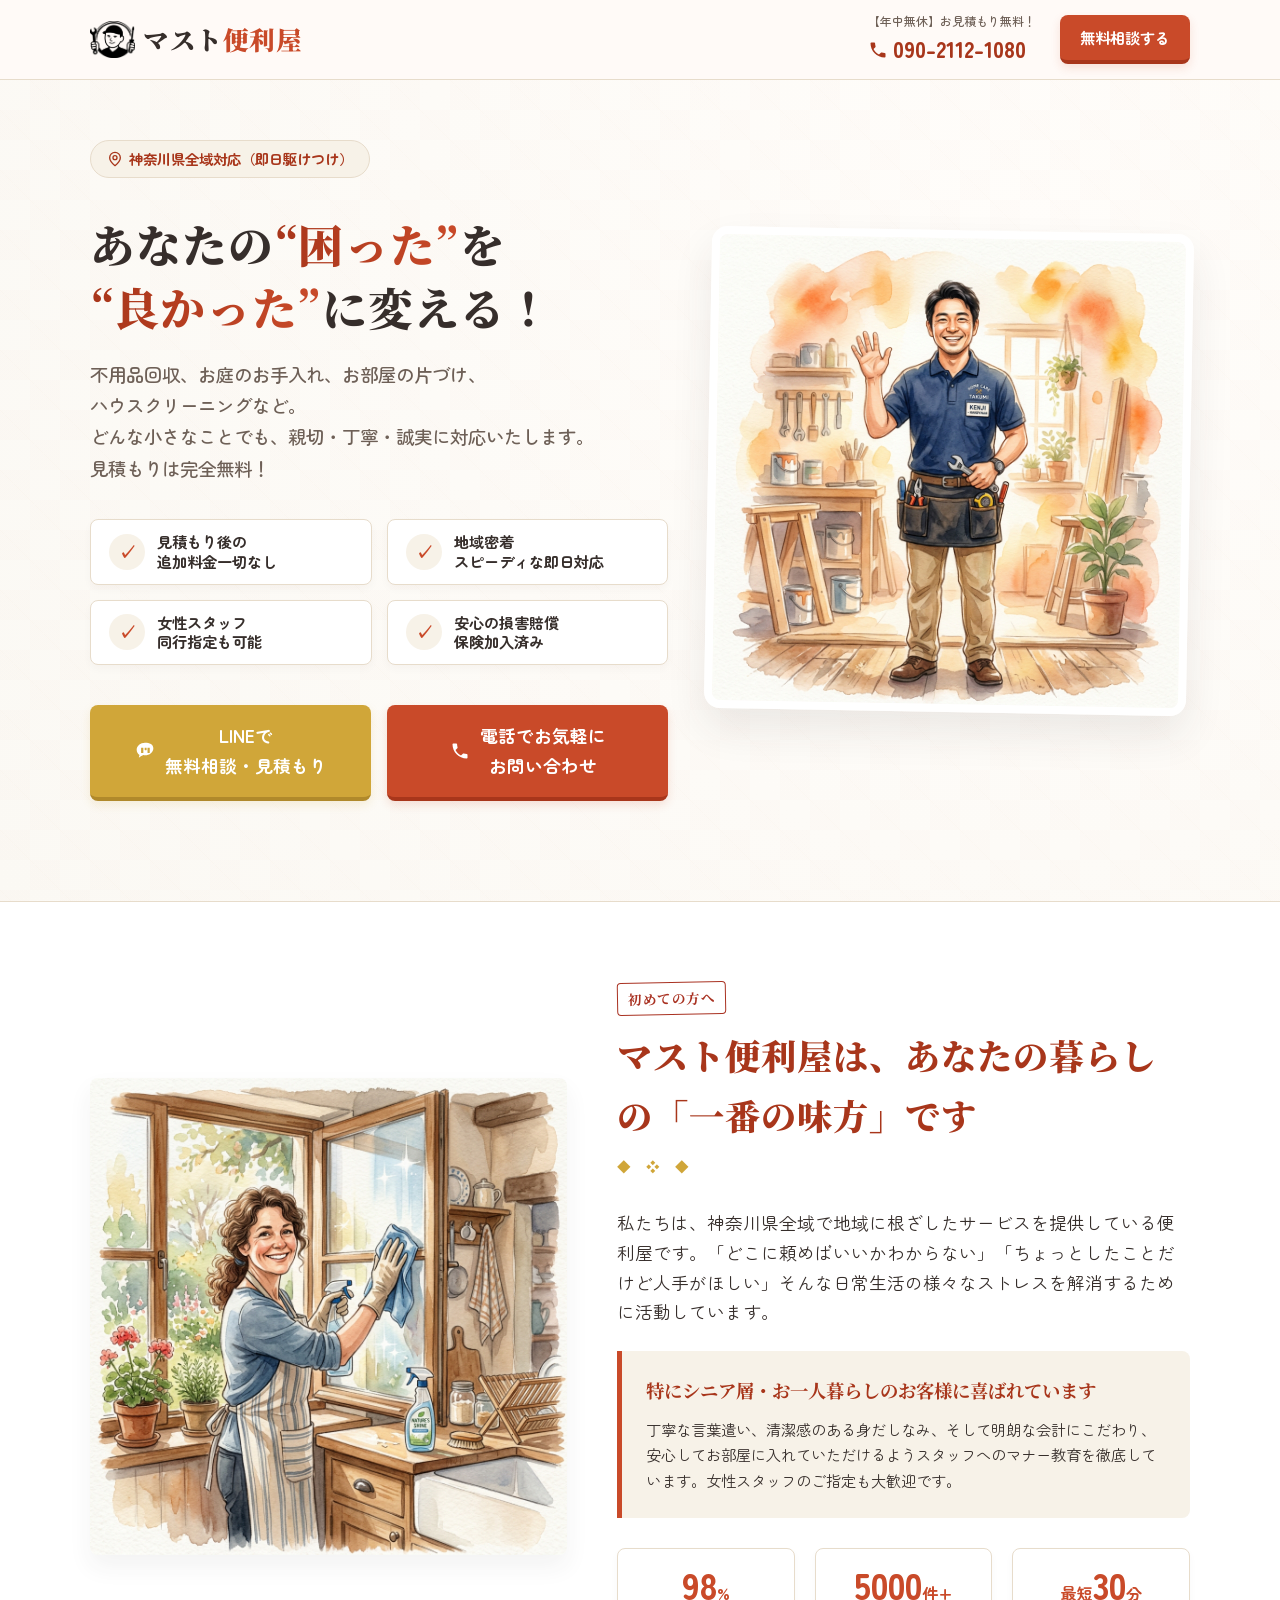
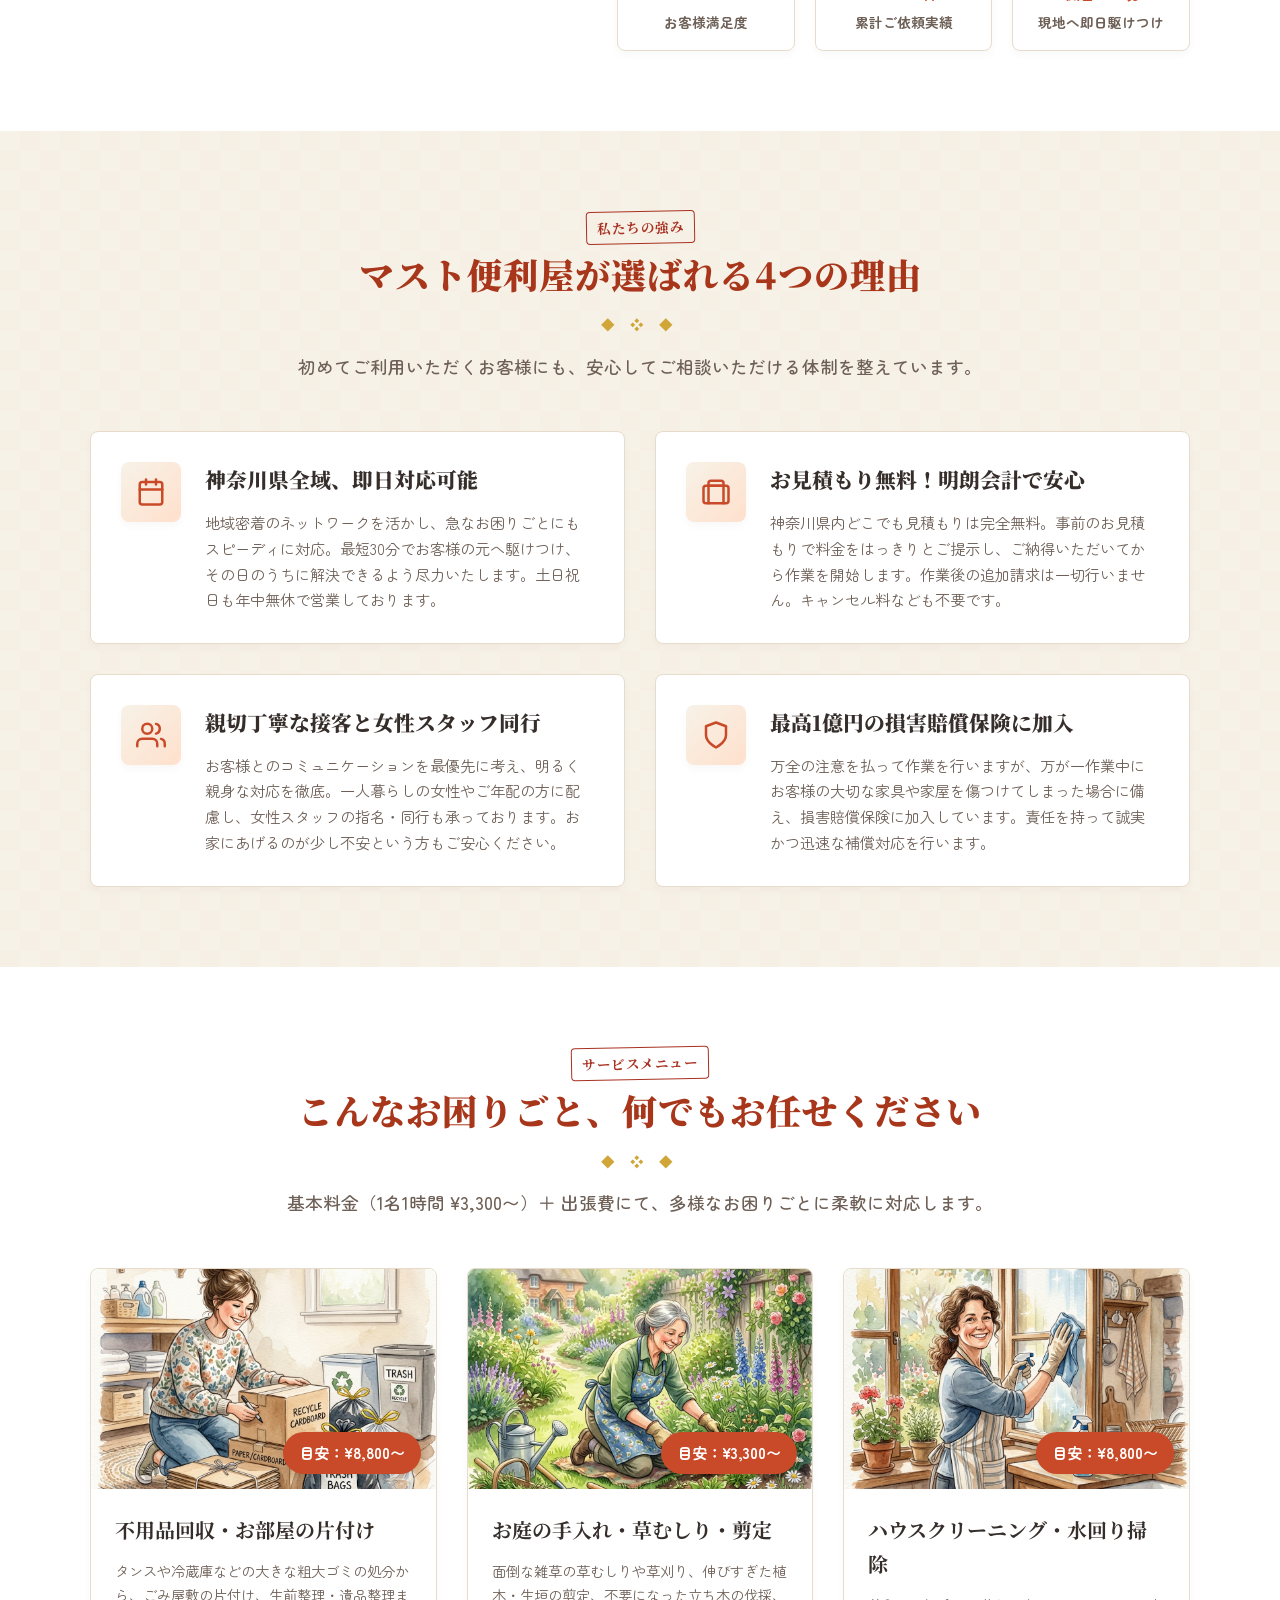
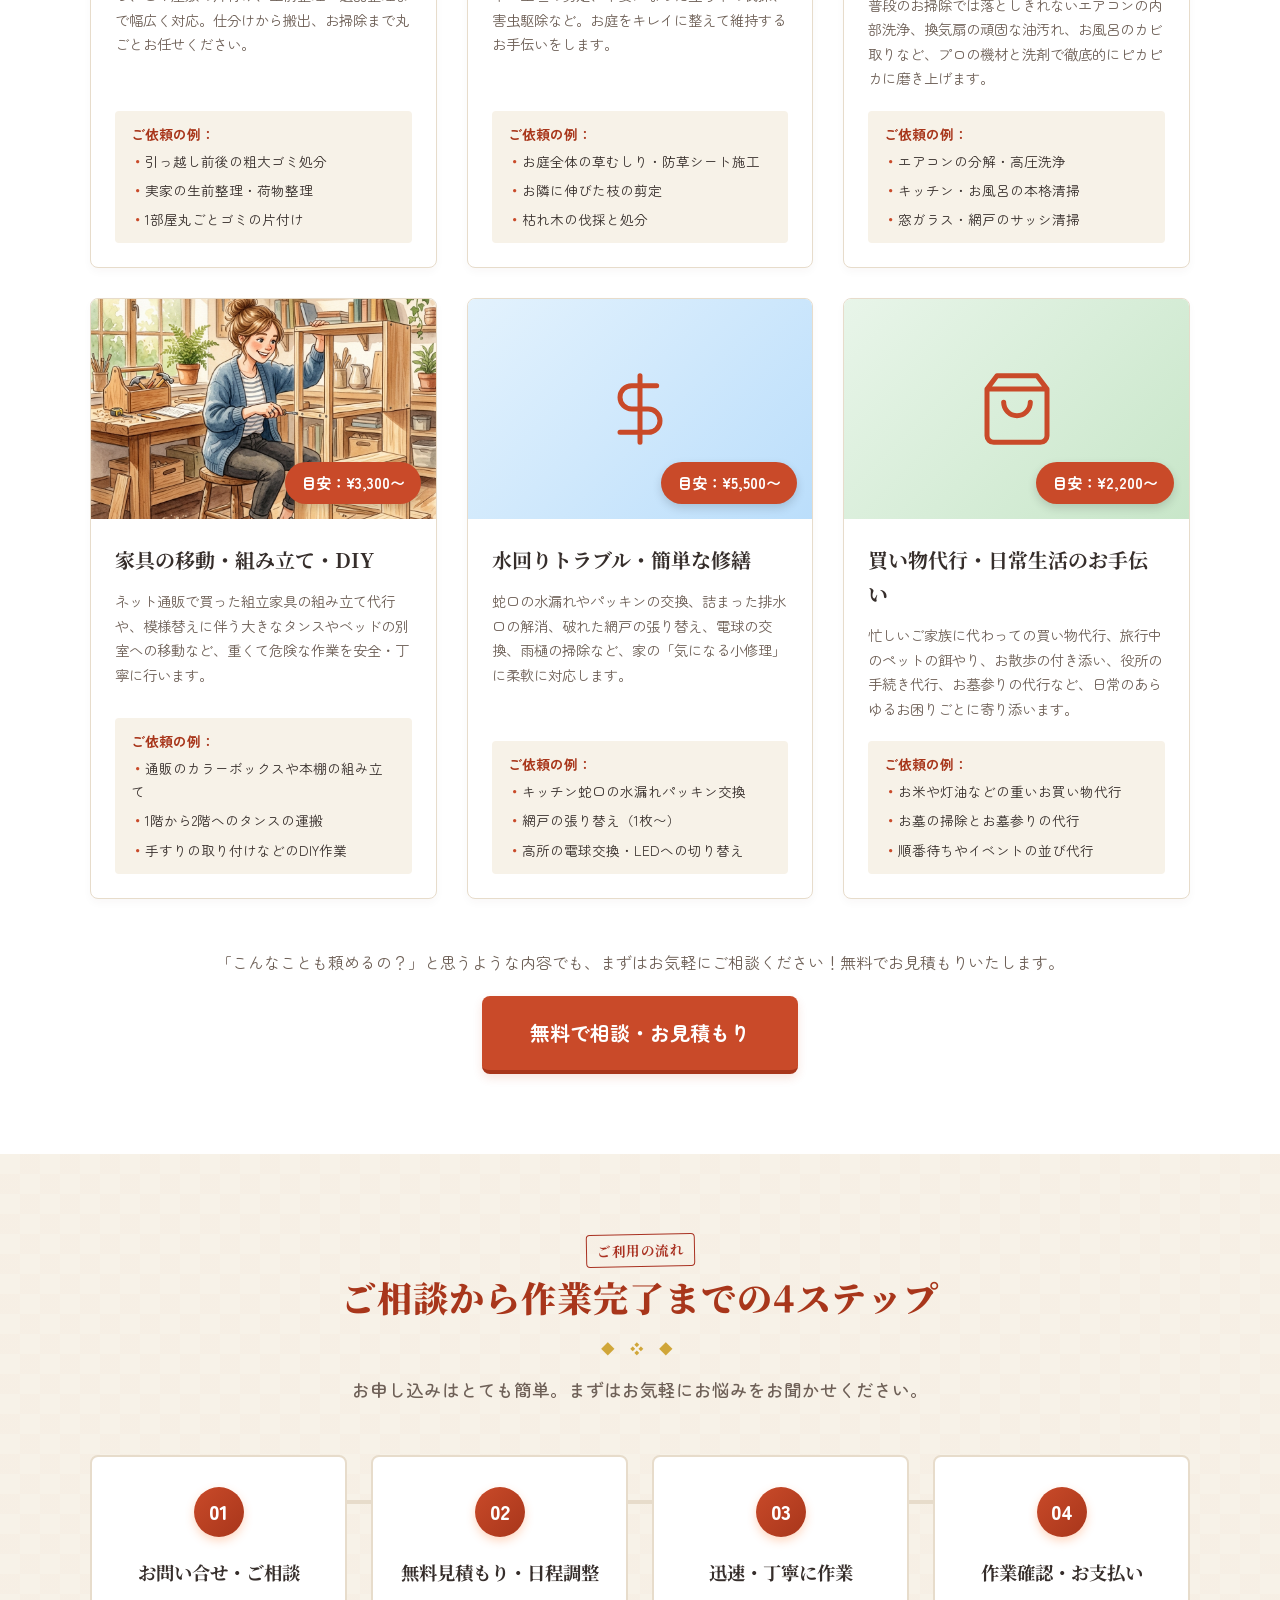
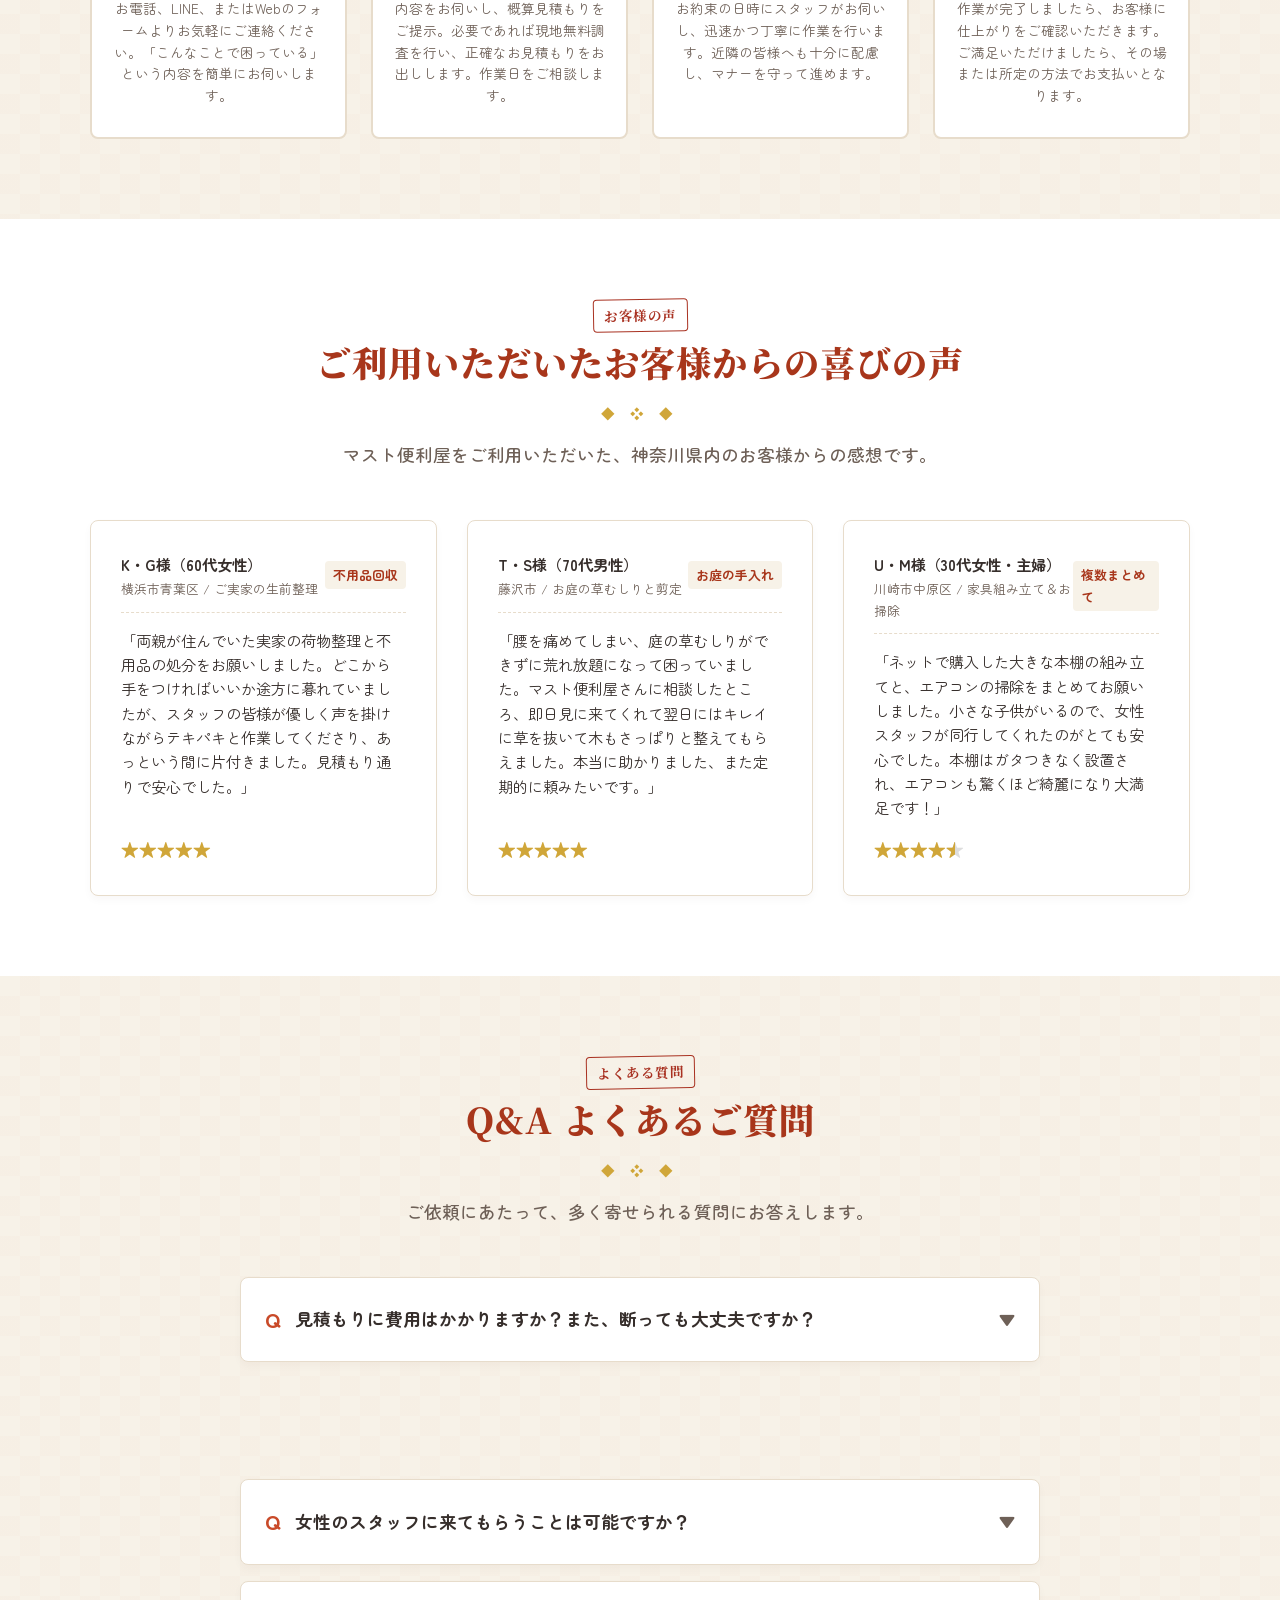
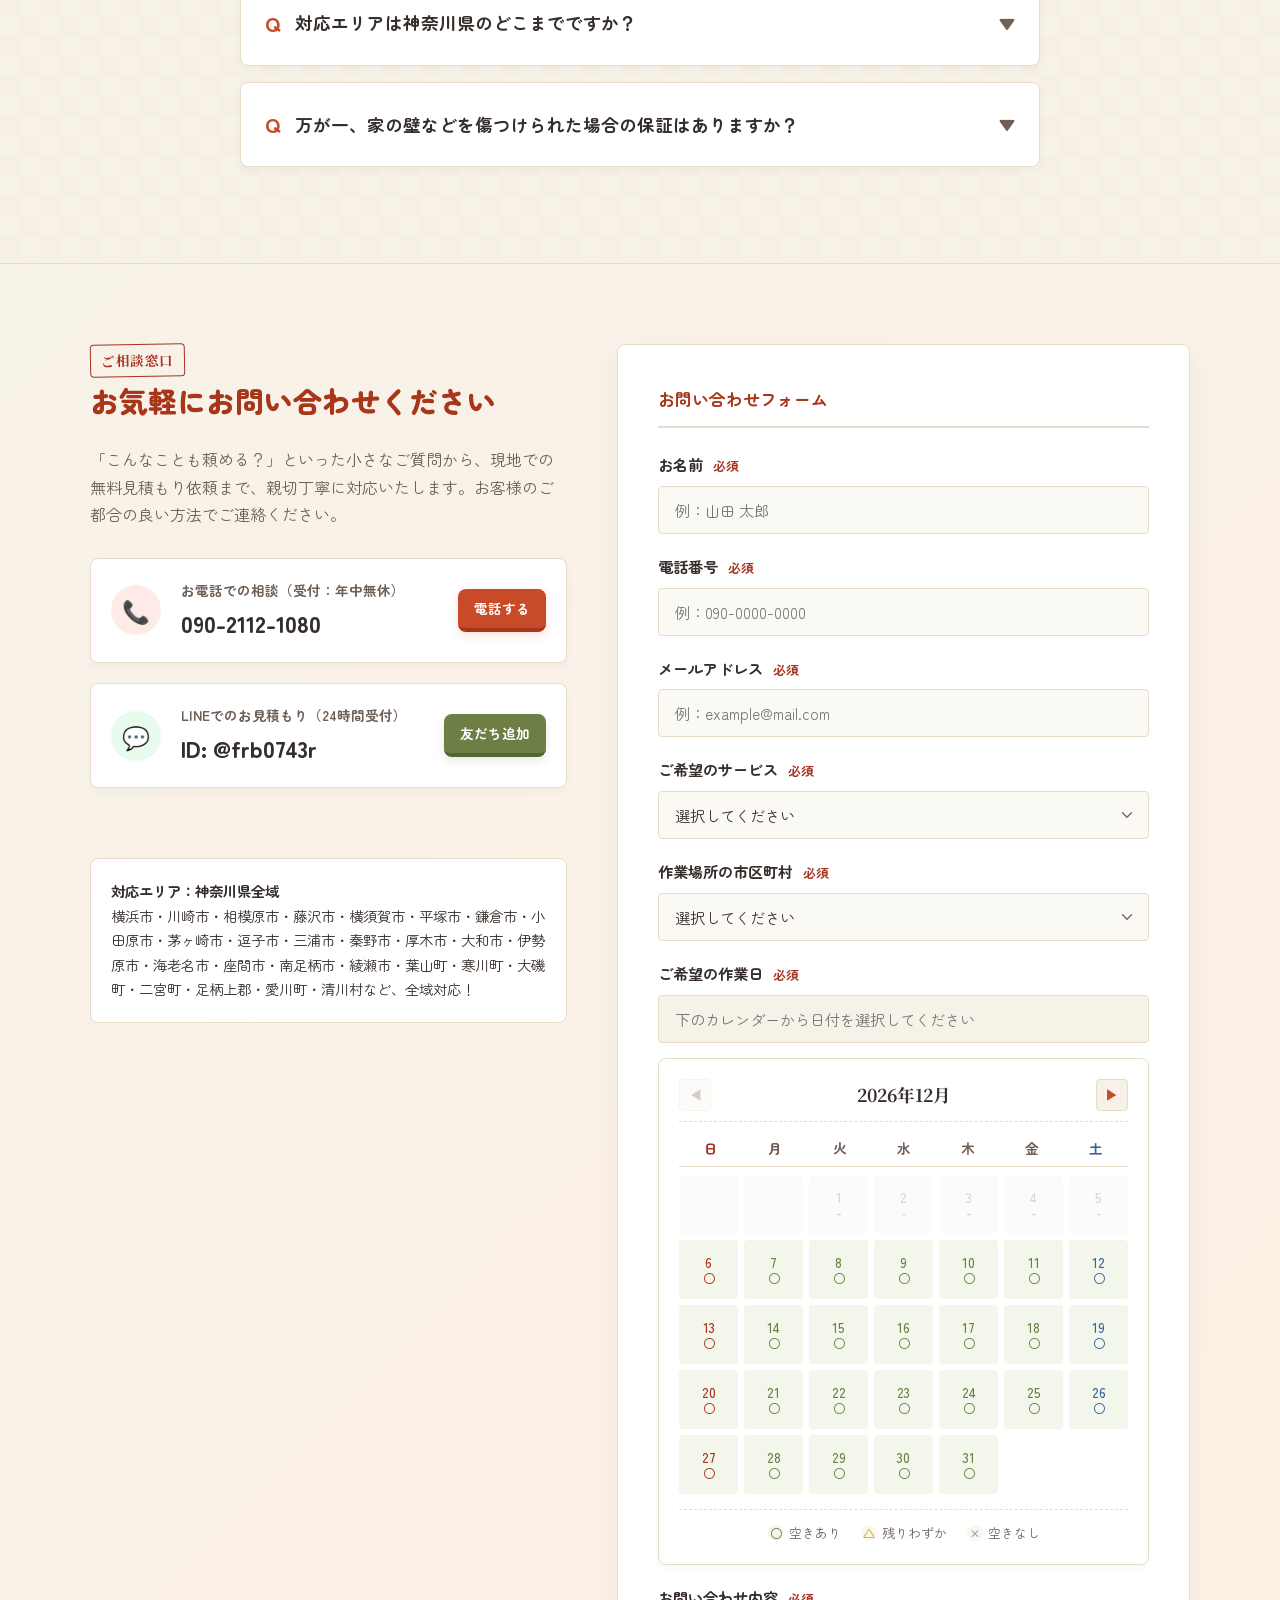
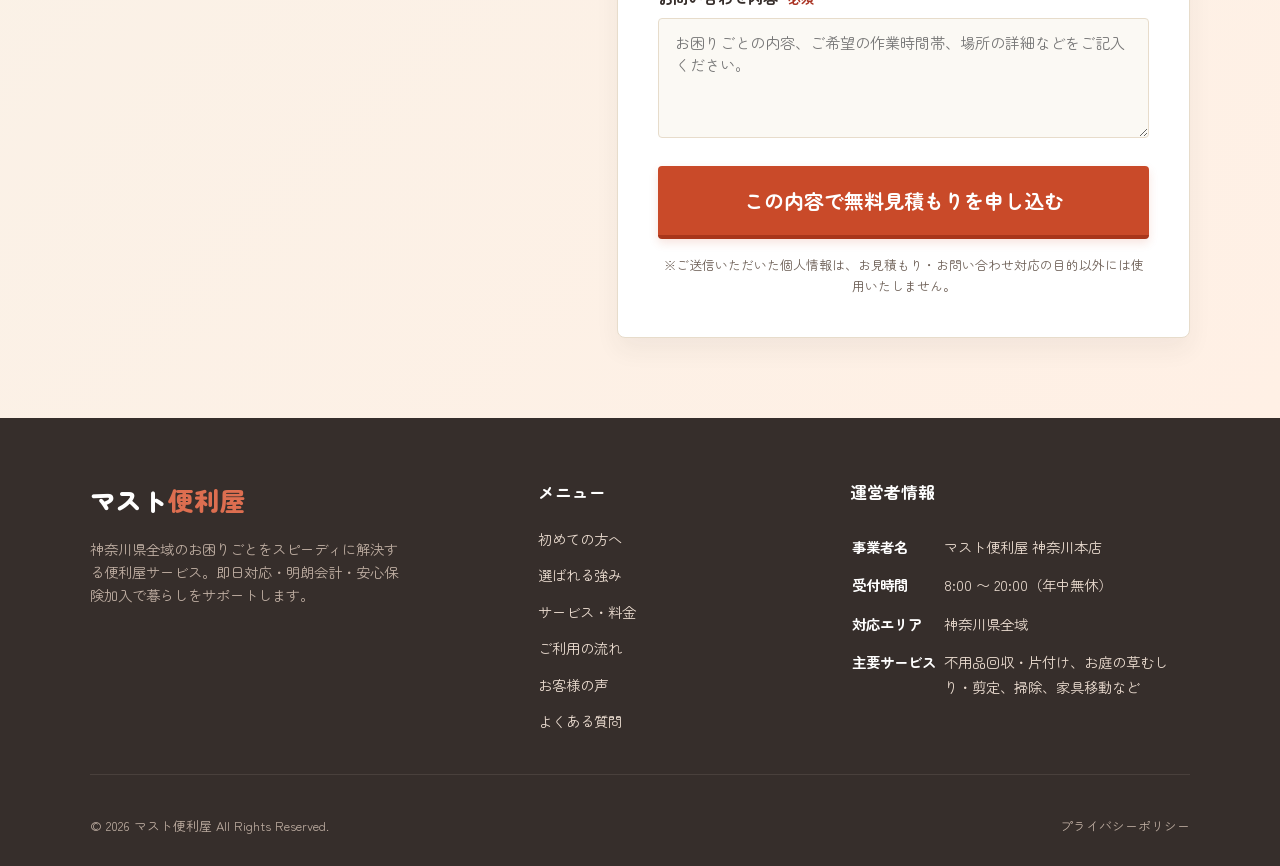
==== index.html @ c128c02a "もろもろ修正" ====
<!DOCTYPE html>
<html lang="ja">

<head>
  <meta charset="UTF-8">
  <meta name="viewport" content="width=device-width, initial-scale=1.0">
  <title>マスト便利屋 | 神奈川県全域対応の街の便利屋（不用品回収・草むしり・お掃除など）</title>
  <meta name="description"
    content="神奈川県全域対応の「マスト便利屋」です。不用品回収、庭木の剪定・草むしり、ハウスクリーニング、家具の移動や組み立てなど、暮らしのお困りごとを即日解決！見積もり無料、追加料金なしの明朗会計でシニアの方も安心。">
  <meta name="keywords" content="便利屋,神奈川県,不用品回収,草むしり,剪定,エアコン掃除,ハウスクリーニング,家具組み立て,即日対応">

  <!-- Open Graph Protocol (OGP) -->
  <meta property="og:title" content="マスト便利屋 | 神奈川県全域対応の街の便利屋">
  <meta property="og:description" content="不用品回収・お庭の手入れ・お掃除まで、暮らしのお困りごとをスピーディに解決します。見積もり無料・損害保険加入で安心！">
  <meta property="og:image" content="https://masuto-benriya.com/assets/images/hero-staff.png">
  <meta property="og:type" content="website">
  <meta property="og:locale" content="ja_JP">
  <meta property="og:url" content="https://masuto-benriya.com/">
  <meta property="og:site_name" content="マスト便利屋">

  <!-- Twitter Card -->
  <meta name="twitter:card" content="summary_large_image">
  <meta name="twitter:title" content="マスト便利屋 | 神奈川県全域対応の街の便利屋">
  <meta name="twitter:description" content="不用品回収・お庭の手入れ・お掃除まで、暮らしのお困りごとをスピーディに解決。見積もり無料・損害保険加入で安心！">
  <meta name="twitter:image" content="https://masuto-benriya.com/assets/images/hero-staff.png">

  <!-- Canonical URL -->
  <link rel="canonical" href="https://masuto-benriya.com/">

  <!-- Favicon -->
  <link rel="icon" href="favicon.png" type="image/png">
  <link rel="apple-touch-icon" href="favicon.png">

  <!-- CSS Link -->
  <link rel="stylesheet" href="style.css">

  <!-- 構造化データ (JSON-LD) - LocalBusiness -->
  <script type="application/ld+json">
  {
    "@context": "https://schema.org",
    "@type": "LocalBusiness",
    "name": "マスト便利屋 神奈川本店",
    "description": "神奈川県全域対応の便利屋。不用品回収、草むしり・剪定、ハウスクリーニング、家具移動など暮らしのお困りごとを即日解決。見積もり無料、追加料金なしの明朗会計。",
    "url": "https://masuto-benriya.com/",
    "telephone": "090-2112-1080",
    "image": "https://masuto-benriya.com/assets/images/hero-staff.png",
    "priceRange": "¥3,300〜",
    "areaServed": {
      "@type": "State",
      "name": "神奈川県"
    },
    "openingHoursSpecification": {
      "@type": "OpeningHoursSpecification",
      "dayOfWeek": ["Monday","Tuesday","Wednesday","Thursday","Friday","Saturday","Sunday"],
      "opens": "08:00",
      "closes": "20:00"
    },
    "hasOfferCatalog": {
      "@type": "OfferCatalog",
      "name": "サービスメニュー",
      "itemListElement": [
        {
          "@type": "Offer",
          "itemOffered": {
            "@type": "Service",
            "name": "不用品回収・お部屋の片付け",
            "description": "粗大ゴミ処分、ごみ屋敷の片付け、生前整理・遺品整理など"
          }
        },
        {
          "@type": "Offer",
          "itemOffered": {
            "@type": "Service",
            "name": "お庭の手入れ・草むしり・剪定",
            "description": "雑草の草むしり・草刈り、植木・生垣の剪定、伐採など"
          }
        },
        {
          "@type": "Offer",
          "itemOffered": {
            "@type": "Service",
            "name": "ハウスクリーニング・水回り掃除",
            "description": "エアコン内部洗浄、換気扇の油汚れ、お風呂のカビ取りなど"
          }
        },
        {
          "@type": "Offer",
          "itemOffered": {
            "@type": "Service",
            "name": "家具の移動・組み立て・DIY",
            "description": "組立家具の組み立て代行、大型家具の移動、手すり取り付けなど"
          }
        }
      ]
    }
  }
  </script>

  <!-- 構造化データ (JSON-LD) - FAQPage -->
  <script type="application/ld+json">
  {
    "@context": "https://schema.org",
    "@type": "FAQPage",
    "mainEntity": [
      {
        "@type": "Question",
        "name": "見積もりに費用はかかりますか？また、断っても大丈夫ですか？",
        "acceptedAnswer": {
          "@type": "Answer",
          "text": "出張お見積もりは完全無料で行っております。お見積もり金額にご納得いただけない場合は、その場でお断りいただいても費用（キャンセル料や出張費など）は一切発生しませんので、まずはお気軽にご相談ください。"
        }
      },
      {
        "@type": "Question",
        "name": "当日、急に追加料金が発生することはありますか？",
        "acceptedAnswer": {
          "@type": "Answer",
          "text": "見積もり時にご提示した金額から、当日に勝手に追加請求をすることはございません。もし作業中にお客様から追加のご要望をいただいた場合は、その場で追加分のお見積もりを再度ご提示し、ご納得いただいてから作業いたします。"
        }
      },
      {
        "@type": "Question",
        "name": "女性のスタッフに来てもらうことは可能ですか？",
        "acceptedAnswer": {
          "@type": "Answer",
          "text": "はい、可能です。お一人暮らしの女性のお客様や、シニアのお客様からご好評をいただいております。お電話やお問い合わせフォームからご連絡いただく際に、「女性スタッフ同行希望」とお伝えください。"
        }
      },
      {
        "@type": "Question",
        "name": "対応エリアは神奈川県のどこまでですか？",
        "acceptedAnswer": {
          "@type": "Answer",
          "text": "横浜市、川崎市、相模原市、藤沢市、横須賀市、鎌倉市など、神奈川県全域に対応しております。遠方の片付けや、空き家になっているご実家の手入れなども柔軟に対応いたします。"
        }
      },
      {
        "@type": "Question",
        "name": "万が一、家の壁などを傷つけられた場合の保証はありますか？",
        "acceptedAnswer": {
          "@type": "Answer",
          "text": "はい。作業は細心の注意を払い安全第一で行いますが、万が一の事態に備え、最高1億円まで補償される損害賠償保険に加入しております。作業によって生じた物損やトラブルに対しては、誠意をもって速やかに補償・修繕の手続きを行います。"
        }
      }
    ]
  }
  </script>
</head>

<body>

  <!-- ==========================================================================
       Header
       ========================================================================== -->
  <header class="header" id="header">
    <div class="container header-container">
      <a href="#header" class="logo-link" id="header-logo">
        <img src="must_benriya_logo.png" alt="マスト便利屋 ロゴマーク" class="header-logo-img">
        <h1 class="logo-text">マスト<span>便利屋</span></h1>
      </a>

      <div class="header-info-nav">
        <div class="header-info-box">
          <span class="header-info-label">【年中無休】お見積もり無料！</span>
          <div class="header-tel">
            <svg class="header-tel-icon" xmlns="http://www.w3.org/2000/svg" width="20" height="20" viewBox="0 0 24 24"
              fill="currentColor">
              <path
                d="M6.62 10.79c1.44 2.83 3.76 5.14 6.59 6.59l2.2-2.2c.27-.27.67-.36 1.02-.24 1.12.37 2.33.57 3.57.57.55 0 1 .45 1 1V20c0 .55-.45 1-1 1-9.39 0-17-7.61-17-17 0-.55.45-1 1-1h3.5c.55 0 1 .45 1 1 0 1.25.2 2.45.57 3.57.11.35.03.74-.25 1.02l-2.2 2.2z" />
            </svg>
            090-2112-1080
          </div>
        </div>

        <div class="header-cta">
          <a href="#contact" class="btn btn-primary pulse-hover" id="header-cta-btn">無料相談する</a>
        </div>
      </div>
    </div>
  </header>

  <main>

    <!-- ==========================================================================
       Hero Section
       ========================================================================== -->
    <section class="hero" id="hero">
      <div class="container hero-grid">
        <div class="hero-content fade-in-up">
          <div class="hero-tagline-wrapper">
            <span class="hero-area-badge">
              <svg xmlns="http://www.w3.org/2000/svg" width="16" height="16" viewBox="0 0 24 24" fill="none"
                stroke="currentColor" stroke-width="2" stroke-linecap="round" stroke-linejoin="round">
                <path d="M12 2a8 8 0 0 0-8 8c0 5.25 8 12 8 12s8-6.75 8-12a8 8 0 0 0-8-8z" />
                <circle cx="12" cy="10" r="3" />
              </svg>
              神奈川県全域対応（即日駆けつけ）
            </span>
          </div>
          <h2 class="hero-title">
            あなたの<span>“困った”</span>を<br><span>“良かった”</span>に変える！
          </h2>
          <p class="hero-desc">
            不用品回収、お庭のお手入れ、お部屋の片づけ、<br>ハウスクリーニングなど。<br>
            どんな小さなことでも、親切・丁寧・誠実に対応いたします。<br>見積もりは完全無料！
          </p>

          <div class="hero-badges">
            <div class="hero-badge-card">
              <div class="hero-badge-icon">✓</div>
              <div class="hero-badge-text">見積もり後の<br>追加料金一切なし</div>
            </div>
            <div class="hero-badge-card">
              <div class="hero-badge-icon">✓</div>
              <div class="hero-badge-text">地域密着<br>スピーディな即日対応</div>
            </div>
            <div class="hero-badge-card">
              <div class="hero-badge-icon">✓</div>
              <div class="hero-badge-text">女性スタッフ<br>同行指定も可能</div>
            </div>
            <div class="hero-badge-card">
              <div class="hero-badge-icon">✓</div>
              <div class="hero-badge-text">安心の損害賠償<br>保険加入済み</div>
            </div>
          </div>

          <div class="hero-cta-buttons">
            <a href="https://line.me/R/ti/p/@frb0743r" target="_blank" rel="noopener noreferrer" class="btn btn-secondary pulse-hover" id="hero-cta-line">
              <svg xmlns="http://www.w3.org/2000/svg" width="20" height="20" viewBox="0 0 24 24" fill="currentColor">
                <path
                  d="M12 2C6.48 2 2 5.82 2 10.53c0 2.54 1.3 4.8 3.4 6.34-.17.6-.62 2.22-.72 2.57-.12.44.15.43.32.32 1.34-.87 4.02-2.5 4.88-2.91.73.2 1.5.31 2.12.31 5.52 0 10-3.82 10-8.53S17.52 2 12 2zm-2.4 12.37H7.72c-.22 0-.4-.18-.4-.4V8.47c0-.22.18-.4.4-.4h1.88c.22 0 .4.18.4.4v5.5c0 .22-.18.4-.4.4zm3.93-3.4h-1.5c-.22 0-.4-.18-.4-.4V8.47c0-.22.18-.4.4-.4h1.5c.22 0 .4.18.4.4v2.1c0 .22-.18.4-.4.4zm3.76 3.4h-1.88c-.22 0-.4-.18-.4-.4V8.47c0-.22.18-.4.4-.4h1.88c.22 0 .4.18.4.4v5.5c0 .22-.18.4-.4.4z" />
              </svg>
              LINEで<br>無料相談・見積もり
            </a>
            <a href="tel:0120-XXX-XXX" class="btn btn-primary pulse-hover" id="hero-cta-tel">
              <svg xmlns="http://www.w3.org/2000/svg" width="20" height="20" viewBox="0 0 24 24" fill="currentColor">
                <path
                  d="M6.62 10.79c1.44 2.83 3.76 5.14 6.59 6.59l2.2-2.2c.27-.27.67-.36 1.02-.24 1.12.37 2.33.57 3.57.57.55 0 1 .45 1 1V20c0 .55-.45 1-1 1-9.39 0-17-7.61-17-17 0-.55.45-1 1-1h3.5c.55 0 1 .45 1 1 0 1.25.2 2.45.57 3.57.11.35.03.74-.25 1.02l-2.2 2.2z" />
              </svg>
              電話でお気軽に<br>お問い合わせ
            </a>
          </div>
        </div>

        <div class="hero-image-wrapper fade-in-up delay-100">
          <img src="./assets/images/hero-staff.png" alt="マスト便利屋スタッフのイラスト" class="hero-img">
        </div>
      </div>
    </section>

    <!-- ==========================================================================
       About Section
       ========================================================================== -->
    <section class="about section-bg-white" id="about">
      <div class="container about-grid">
        <div class="about-image fade-in-up">
          <img src="./assets/images/service-clean.png" alt="ハウスクリーニングの様子" loading="lazy"
            style="border-radius: var(--radius-md); box-shadow: var(--shadow-md);">
        </div>

        <div class="about-content fade-in-up delay-100">
          <div class="section-header" style="text-align: left; margin-bottom: 30px;">
            <span class="badge">初めての方へ</span>
            <h2 class="section-title" style="display: block; text-align: left; margin-top: 10px;">
              マスト便利屋は、あなたの暮らしの「一番の味方」です</h2>
          </div>

          <p class="about-intro-text">
            私たちは、神奈川県全域で地域に根ざしたサービスを提供している便利屋です。「どこに頼めばいいかわからない」「ちょっとしたことだけど人手がほしい」そんな日常生活の様々なストレスを解消するために活動しています。
          </p>

          <div class="about-highlight-box">
            <h4 class="about-highlight-title">特にシニア層・お一人暮らしのお客様に喜ばれています</h4>
            <p style="font-size: 0.95rem;">
              丁寧な言葉遣い、清潔感のある身だしなみ、そして明朗な会計にこだわり、安心してお部屋に入れていただけるようスタッフへのマナー教育を徹底しています。女性スタッフのご指定も大歓迎です。</p>
          </div>

          <div class="about-stats">
            <div class="about-stat-card card">
              <div class="about-stat-num">98<span>%</span></div>
              <div class="about-stat-label">お客様満足度</div>
            </div>
            <div class="about-stat-card card">
              <div class="about-stat-num">5000<span>件+</span></div>
              <div class="about-stat-label">累計ご依頼実績</div>
            </div>
            <div class="about-stat-card card">
              <div class="about-stat-num"><span>最短</span>30<span>分</span></div>
              <div class="about-stat-label">現地へ即日駆けつけ</div>
            </div>
          </div>
        </div>
      </div>
    </section>

    <!-- ==========================================================================
       Features Section (4つの強み)
       ========================================================================== -->
    <section class="features section-bg-soft" id="features">
      <div class="container">
        <div class="section-header">
          <span class="badge">私たちの強み</span>
          <h2 class="section-title">マスト便利屋が選ばれる4つの理由</h2>
          <p class="section-subtitle">初めてご利用いただくお客様にも、安心してご相談いただける体制を整えています。</p>
        </div>

        <div class="features-grid">
          <!-- Card 1 -->
          <div class="feature-card card fade-in-up">
            <div class="feature-icon-wrapper">
              <svg xmlns="http://www.w3.org/2000/svg" width="30" height="30" viewBox="0 0 24 24" fill="none"
                stroke="currentColor" stroke-width="2" stroke-linecap="round" stroke-linejoin="round">
                <rect x="3" y="4" width="18" height="18" rx="2" ry="2" />
                <line x1="16" y1="2" x2="16" y2="6" />
                <line x1="8" y1="2" x2="8" y2="6" />
                <line x1="3" y1="10" x2="21" y2="10" />
              </svg>
            </div>
            <div class="feature-info">
              <h3>神奈川県全域、即日対応可能</h3>
              <p>地域密着のネットワークを活かし、急なお困りごとにもスピーディに対応。最短30分でお客様の元へ駆けつけ、その日のうちに解決できるよう尽力いたします。土日祝日も年中無休で営業しております。</p>
            </div>
          </div>

          <!-- Card 2 -->
          <div class="feature-card card fade-in-up delay-100">
            <div class="feature-icon-wrapper">
              <svg xmlns="http://www.w3.org/2000/svg" width="30" height="30" viewBox="0 0 24 24" fill="none"
                stroke="currentColor" stroke-width="2" stroke-linecap="round" stroke-linejoin="round">
                <rect x="2" y="7" width="20" height="14" rx="2" ry="2" />
                <line x1="6" y1="21" x2="6" y2="7" />
                <line x1="18" y1="21" x2="18" y2="7" />
                <path d="M16 3H8a2 2 0 0 0-2 2v2h12V5a2 2 0 0 0-2-2z" />
              </svg>
            </div>
            <div class="feature-info">
              <h3>お見積もり無料！明朗会計で安心</h3>
              <p>神奈川県内どこでも見積もりは完全無料。事前のお見積もりで料金をはっきりとご提示し、ご納得いただいてから作業を開始します。作業後の追加請求は一切行いません。キャンセル料なども不要です。</p>
            </div>
          </div>

          <!-- Card 3 -->
          <div class="feature-card card fade-in-up">
            <div class="feature-icon-wrapper">
              <svg xmlns="http://www.w3.org/2000/svg" width="30" height="30" viewBox="0 0 24 24" fill="none"
                stroke="currentColor" stroke-width="2" stroke-linecap="round" stroke-linejoin="round">
                <path d="M17 21v-2a4 4 0 0 0-4-4H5a4 4 0 0 0-4 4v2" />
                <circle cx="9" cy="7" r="4" />
                <path d="M23 21v-2a4 4 0 0 0-3-3.87" />
                <path d="M16 3.13a4 4 0 0 1 0 7.75" />
              </svg>
            </div>
            <div class="feature-info">
              <h3>親切丁寧な接客と女性スタッフ同行</h3>
              <p>お客様とのコミュニケーションを最優先に考え、明るく親身な対応を徹底。一人暮らしの女性やご年配の方に配慮し、女性スタッフの指名・同行も承っております。お家にあげるのが少し不安という方もご安心ください。</p>
            </div>
          </div>

          <!-- Card 4 -->
          <div class="feature-card card fade-in-up delay-100">
            <div class="feature-icon-wrapper">
              <svg xmlns="http://www.w3.org/2000/svg" width="30" height="30" viewBox="0 0 24 24" fill="none"
                stroke="currentColor" stroke-width="2" stroke-linecap="round" stroke-linejoin="round">
                <path d="M12 22s8-4 8-10V5l-8-3-8 3v7c0 6 8 10 8 10z" />
              </svg>
            </div>
            <div class="feature-info">
              <h3>最高1億円の損害賠償保険に加入</h3>
              <p>万全の注意を払って作業を行いますが、万が一作業中にお客様の大切な家具や家屋を傷つけてしまった場合に備え、損害賠償保険に加入しています。責任を持って誠実かつ迅速な補償対応を行います。</p>
            </div>
          </div>
        </div>
      </div>
    </section>

    <!-- ==========================================================================
       Services Section (サービス内容)
       ========================================================================== -->
    <section class="services section-bg-white" id="services">
      <div class="container">
        <div class="section-header">
          <span class="badge">サービスメニュー</span>
          <h2 class="section-title">こんなお困りごと、何でもお任せください</h2>
          <p class="section-subtitle">基本料金（1名1時間 ¥3,300〜）＋ 出張費にて、多様なお困りごとに柔軟に対応します。</p>
        </div>

        <div class="services-grid">
          <!-- Service 1 -->
          <div class="service-card card fade-in-up">
            <div class="service-img-wrapper">
              <img src="./assets/images/service-trash.png" alt="不用品回収・お部屋の片付け" class="service-img" loading="lazy">
              <div class="service-price-badge">目安：¥8,800〜</div>
            </div>
            <div class="service-content">
              <h3>不用品回収・お部屋の片付け</h3>
              <p>タンスや冷蔵庫などの大きな粗大ゴミの処分から、ごみ屋敷の片付け、生前整理・遺品整理まで幅広く対応。仕分けから搬出、お掃除まで丸ごとお任せください。</p>
              <div class="service-examples">
                <div class="service-examples-title">ご依頼の例：</div>
                <ul class="service-examples-list">
                  <li>引っ越し前後の粗大ゴミ処分</li>
                  <li>実家の生前整理・荷物整理</li>
                  <li>1部屋丸ごとゴミの片付け</li>
                </ul>
              </div>
            </div>
          </div>

          <!-- Service 2 -->
          <div class="service-card card fade-in-up delay-100">
            <div class="service-img-wrapper">
              <img src="./assets/images/service-garden.png" alt="お庭のお手入れ・草むしり" class="service-img" loading="lazy">
              <div class="service-price-badge">目安：¥3,300〜</div>
            </div>
            <div class="service-content">
              <h3>お庭の手入れ・草むしり・剪定</h3>
              <p>面倒な雑草の草むしりや草刈り、伸びすぎた植木・生垣の剪定、不要になった立ち木の伐採、害虫駆除など。お庭をキレイに整えて維持するお手伝いをします。</p>
              <div class="service-examples">
                <div class="service-examples-title">ご依頼の例：</div>
                <ul class="service-examples-list">
                  <li>お庭全体の草むしり・防草シート施工</li>
                  <li>お隣に伸びた枝の剪定</li>
                  <li>枯れ木の伐採と処分</li>
                </ul>
              </div>
            </div>
          </div>

          <!-- Service 3 -->
          <div class="service-card card fade-in-up delay-200">
            <div class="service-img-wrapper">
              <img src="./assets/images/service-clean.png" alt="ハウスクリーニング" class="service-img" loading="lazy">
              <div class="service-price-badge">目安：¥8,800〜</div>
            </div>
            <div class="service-content">
              <h3>ハウスクリーニング・水回り掃除</h3>
              <p>普段のお掃除では落としきれないエアコンの内部洗浄、換気扇の頑固な油汚れ、お風呂のカビ取りなど、プロの機材と洗剤で徹底的にピカピカに磨き上げます。</p>
              <div class="service-examples">
                <div class="service-examples-title">ご依頼の例：</div>
                <ul class="service-examples-list">
                  <li>エアコンの分解・高圧洗浄</li>
                  <li>キッチン・お風呂の本格清掃</li>
                  <li>窓ガラス・網戸のサッシ清掃</li>
                </ul>
              </div>
            </div>
          </div>

          <!-- Service 4 -->
          <div class="service-card card fade-in-up">
            <div class="service-img-wrapper">
              <img src="./assets/images/service-furniture.png" alt="家具移動・組み立て" class="service-img" loading="lazy">
              <div class="service-price-badge">目安：¥3,300〜</div>
            </div>
            <div class="service-content">
              <h3>家具の移動・組み立て・DIY</h3>
              <p>ネット通販で買った組立家具の組み立て代行や、模様替えに伴う大きなタンスやベッドの別室への移動など、重くて危険な作業を安全・丁寧に行います。</p>
              <div class="service-examples">
                <div class="service-examples-title">ご依頼の例：</div>
                <ul class="service-examples-list">
                  <li>通販のカラーボックスや本棚の組み立て</li>
                  <li>1階から2階へのタンスの運搬</li>
                  <li>手すりの取り付けなどのDIY作業</li>
                </ul>
              </div>
            </div>
          </div>

          <!-- Service 5 -->
          <div class="service-card card fade-in-up delay-100">
            <div class="service-img-wrapper">
              <div
                style="background: linear-gradient(135deg, #e3f2fd, #bbdefb); height: 100%; display: flex; align-items: center; justify-content: center;">
                <svg xmlns="http://www.w3.org/2000/svg" width="80" height="80" viewBox="0 0 24 24" fill="none"
                  stroke="var(--primary-color)" stroke-width="1.5" stroke-linecap="round" stroke-linejoin="round">
                  <path d="M12 2v20M17 5H9.5a3.5 3.5 0 0 0 0 7h5a3.5 3.5 0 0 1 0 7H6" />
                </svg>
              </div>
              <div class="service-price-badge">目安：¥5,500〜</div>
            </div>
            <div class="service-content">
              <h3>水回りトラブル・簡単な修繕</h3>
              <p>蛇口の水漏れやパッキンの交換、詰まった排水口の解消、破れた網戸の張り替え、電球の交換、雨樋の掃除など、家の「気になる小修理」に柔軟に対応します。</p>
              <div class="service-examples">
                <div class="service-examples-title">ご依頼の例：</div>
                <ul class="service-examples-list">
                  <li>キッチン蛇口の水漏れパッキン交換</li>
                  <li>網戸の張り替え（1枚〜）</li>
                  <li>高所の電球交換・LEDへの切り替え</li>
                </ul>
              </div>
            </div>
          </div>

          <!-- Service 6 -->
          <div class="service-card card fade-in-up delay-200">
            <div class="service-img-wrapper">
              <div
                style="background: linear-gradient(135deg, #e8f5e9, #c8e6c9); height: 100%; display: flex; align-items: center; justify-content: center;">
                <svg xmlns="http://www.w3.org/2000/svg" width="80" height="80" viewBox="0 0 24 24" fill="none"
                  stroke="var(--primary-color)" stroke-width="1.5" stroke-linecap="round" stroke-linejoin="round">
                  <path d="M6 2L3 6v14a2 2 0 0 0 2 2h14a2 2 0 0 0 2-2V6l-3-4zM3 6h18M16 10a4 4 0 0 1-8 0" />
                </svg>
              </div>
              <div class="service-price-badge">目安：¥2,200〜</div>
            </div>
            <div class="service-content">
              <h3>買い物代行・日常生活のお手伝い</h3>
              <p>忙しいご家族に代わっての買い物代行、旅行中のペットの餌やり、お散歩の付き添い、役所の手続き代行、お墓参りの代行など、日常のあらゆるお困りごとに寄り添います。</p>
              <div class="service-examples">
                <div class="service-examples-title">ご依頼の例：</div>
                <ul class="service-examples-list">
                  <li>お米や灯油などの重いお買い物代行</li>
                  <li>お墓の掃除とお墓参りの代行</li>
                  <li>順番待ちやイベントの並び代行</li>
                </ul>
              </div>
            </div>
          </div>
        </div>

        <div class="services-footer fade-in-up">
          <p class="services-footer-text">「こんなことも頼めるの？」と思うような内容でも、まずはお気軽にご相談ください！無料でお見積もりいたします。</p>
          <a href="#contact" class="btn btn-primary btn-lg pulse-hover">無料で相談・お見積もり</a>
        </div>
      </div>
    </section>

    <!-- ==========================================================================
       Steps Section (ご利用の流れ)
       ========================================================================== -->
    <section class="steps section-bg-soft" id="steps">
      <div class="container">
        <div class="section-header">
          <span class="badge">ご利用の流れ</span>
          <h2 class="section-title">ご相談から作業完了までの4ステップ</h2>
          <p class="section-subtitle">お申し込みはとても簡単。まずはお気軽にお悩みをお聞かせください。</p>
        </div>

        <div class="steps-grid">
          <!-- Step 1 -->
          <div class="step-card fade-in-up">
            <div class="step-num">01</div>
            <h3>お問い合せ・ご相談</h3>
            <p>お電話、LINE、またはWebのフォームよりお気軽にご連絡ください。「こんなことで困っている」という内容を簡単にお伺いします。</p>
          </div>

          <!-- Step 2 -->
          <div class="step-card fade-in-up delay-100">
            <div class="step-num">02</div>
            <h3>無料見積もり・日程調整</h3>
            <p>内容をお伺いし、概算見積もりをご提示。必要であれば現地無料調査を行い、正確なお見積もりをお出しします。作業日をご相談します。</p>
          </div>

          <!-- Step 3 -->
          <div class="step-card fade-in-up delay-200">
            <div class="step-num">03</div>
            <h3>迅速・丁寧に作業</h3>
            <p>お約束の日時にスタッフがお伺いし、迅速かつ丁寧に作業を行います。近隣の皆様へも十分に配慮し、マナーを守って進めます。</p>
          </div>

          <!-- Step 4 -->
          <div class="step-card fade-in-up delay-300">
            <div class="step-num">04</div>
            <h3>作業確認・お支払い</h3>
            <p>作業が完了しましたら、お客様に仕上がりをご確認いただきます。ご満足いただけましたら、その場または所定の方法でお支払いとなります。</p>
          </div>
        </div>
      </div>
    </section>

    <!-- ==========================================================================
       Testimonials Section (お客様の声)
       ========================================================================== -->
    <section class="testimonials section-bg-white" id="testimonials">
      <div class="container">
        <div class="section-header">
          <span class="badge">お客様の声</span>
          <h2 class="section-title">ご利用いただいたお客様からの喜びの声</h2>
          <p class="section-subtitle">マスト便利屋をご利用いただいた、神奈川県内のお客様からの感想です。</p>
        </div>

        <div class="testimonials-grid">
          <!-- Testimonial 1 -->
          <div class="testimonial-card card fade-in-up">
            <div class="testimonial-header">
              <div>
                <span class="testimonial-user">K・G様（60代女性）</span>
                <div class="testimonial-meta">横浜市青葉区 / ご実家の生前整理</div>
              </div>
              <span class="testimonial-tag">不用品回収</span>
            </div>
            <div class="testimonial-body">
              「両親が住んでいた実家の荷物整理と不用品の処分をお願いしました。どこから手をつければいいか途方に暮れていましたが、スタッフの皆様が優しく声を掛けながらテキパキと作業してくださり、あっという間に片付きました。見積もり通りで安心でした。」
            </div>
            <div class="testimonial-stars">★★★★★</div>
          </div>

          <!-- Testimonial 2 -->
          <div class="testimonial-card card fade-in-up delay-100">
            <div class="testimonial-header">
              <div>
                <span class="testimonial-user">T・S様（70代男性）</span>
                <div class="testimonial-meta">藤沢市 / お庭の草むしりと剪定</div>
              </div>
              <span class="testimonial-tag">お庭の手入れ</span>
            </div>
            <div class="testimonial-body">
              「腰を痛めてしまい、庭の草むしりができずに荒れ放題になって困っていました。マスト便利屋さんに相談したところ、即日見に来てくれて翌日にはキレイに草を抜いて木もさっぱりと整えてもらえました。本当に助かりました、また定期的に頼みたいです。」
            </div>
            <div class="testimonial-stars">★★★★★</div>
          </div>

          <!-- Testimonial 3 -->
          <div class="testimonial-card card fade-in-up delay-200">
            <div class="testimonial-header">
              <div>
                <span class="testimonial-user">U・M様（30代女性・主婦）</span>
                <div class="testimonial-meta">川崎市中原区 / 家具組み立て＆お掃除</div>
              </div>
              <span class="testimonial-tag">複数まとめて</span>
            </div>
            <div class="testimonial-body">
              「ネットで購入した大きな本棚の組み立てと、エアコンの掃除をまとめてお願いしました。小さな子供がいるので、女性スタッフが同行してくれたのがとても安心でした。本棚はガタつきなく設置され、エアコンも驚くほど綺麗になり大満足です！」
            </div>
            <div class="testimonial-stars">★★★★<span class="half">★</span></div>
          </div>
        </div>
      </div>
    </section>

    <!-- ==========================================================================
       FAQ Section (よくある質問)
       ========================================================================== -->
    <section class="faq section-bg-soft" id="faq">
      <div class="container">
        <div class="section-header">
          <span class="badge">よくある質問</span>
          <h2 class="section-title">Q&A よくあるご質問</h2>
          <p class="section-subtitle">ご依頼にあたって、多く寄せられる質問にお答えします。</p>
        </div>

        <div class="faq-wrapper">
          <!-- FAQ 1 -->
          <div class="faq-item fade-in-up">
            <div class="faq-question">
              <span class="faq-question-text">見積もりに費用はかかりますか？また、断っても大丈夫ですか？</span>
              <span class="faq-toggle-icon">▼</span>
            </div>
            <div class="faq-answer">
              <div class="faq-answer-inner">
                出張お見積もりは完全無料で行っております。お見積もり金額にご納得いただけない場合は、その場でお断りいただいても費用（キャンセル料や出張費など）は一切発生しませんので、まずはお気軽にご相談ください。
              </div>
            </div>
          </div>

          <!-- FAQ 2 -->
          <div class="faq-item fade-in-up">
            <div class="faq-question">
              <span class="faq-question-text">当日、急に追加料金が発生することはありますか？</span>
              <span class="faq-toggle-icon">▼</span>
            </div>
            <div class="faq-answer">
              <div class="faq-answer-inner">
                見積もり時にご提示した金額から、当日に勝手に追加請求をすることはございません。もし作業中にお客様から「追加でこれもやってほしい」などのご要望をいただいた場合は、その場で追加分のお見積もりを再度ご提示し、ご納得いただいてから作業いたします。
              </div>
            </div>
          </div>

          <!-- FAQ 3 -->
          <div class="faq-item fade-in-up">
            <div class="faq-question">
              <span class="faq-question-text">女性のスタッフに来てもらうことは可能ですか？</span>
              <span class="faq-toggle-icon">▼</span>
            </div>
            <div class="faq-answer">
              <div class="faq-answer-inner">
                はい、可能です。お一人暮らしの女性のお客様や、シニアのお客様からご好評をいただいております。お電話やお問い合わせフォームからご連絡いただく際に、「女性スタッフ同行希望」とお伝えください（予約状況により調整が必要な場合があります）。
              </div>
            </div>
          </div>

          <!-- FAQ 4 -->
          <div class="faq-item fade-in-up">
            <div class="faq-question">
              <span class="faq-question-text">対応エリアは神奈川県のどこまでですか？</span>
              <span class="faq-toggle-icon">▼</span>
            </div>
            <div class="faq-answer">
              <div class="faq-answer-inner">
                横浜市、川崎市、相模原市、藤沢市、横須賀市、鎌倉市など、神奈川県全域に対応しております。遠方の片付けや、空き家になっているご実家の手入れなども柔軟に対応いたします。その他の地域もお気軽にお問い合わせください。
              </div>
            </div>
          </div>

          <!-- FAQ 5 -->
          <div class="faq-item fade-in-up">
            <div class="faq-question">
              <span class="faq-question-text">万が一、家の壁などを傷つけられた場合の保証はありますか？</span>
              <span class="faq-toggle-icon">▼</span>
            </div>
            <div class="faq-answer">
              <div class="faq-answer-inner">
                はい。作業は細心の注意を払い安全第一で行いますが、万が一の事態に備え、最高1億円まで補償される損害賠償保険に加入しております。作業によって生じた物損やトラブルに対しては、誠意をもって速やかに補償・修繕の手続きを行います。
              </div>
            </div>
          </div>
        </div>
      </div>
    </section>

    <!-- ==========================================================================
       Contact / CTA Section (お問い合わせ)
       ========================================================================== -->
    <section class="contact-section" id="contact">
      <div class="container contact-layout">
        <!-- Info Panel -->
        <div class="contact-info-panel fade-in-up">
          <span class="badge">ご相談窓口</span>
          <h3>お気軽にお問い合わせください</h3>
          <p>「こんなことも頼める？」といった小さなご質問から、現地での無料見積もり依頼まで、親切丁寧に対応いたします。お客様のご都合の良い方法でご連絡ください。</p>

          <div class="contact-channels">
            <!-- Tel Card -->
            <div class="contact-channel-card tel">
              <div class="contact-channel-icon">📞</div>
              <div class="contact-channel-detail">
                <h4>お電話での相談（受付：年中無休）</h4>
                <div class="contact-channel-value"><a href="tel:0120-XXX-XXX">090-2112-1080</a></div>
              </div>
              <a href="tel:090-2112-1080" class="btn btn-primary contact-channel-btn">電話する</a>
            </div>

            <!-- LINE Card -->
            <div class="contact-channel-card line">
              <div class="contact-channel-icon">💬</div>
              <div class="contact-channel-detail">
                <h4>LINEでのお見積もり（24時間受付）</h4>
                <div class="contact-channel-value">ID: @frb0743r</div>
              </div>
              <a href="https://line.me/R/ti/p/@frb0743r" target="_blank" rel="noopener noreferrer" class="btn btn-success contact-channel-btn">友だち追加</a>
            </div>
          </div>

        </div>

        <!-- Area Panel -->
        <div class="contact-area-panel fade-in-up"
          style="background-color: var(--bg-white); padding: 20px; border-radius: var(--radius-md); border: 1px solid var(--border-color); font-size: 0.9rem;">
          <strong>対応エリア：神奈川県全域</strong><br>
          横浜市・川崎市・相模原市・藤沢市・横須賀市・平塚市・鎌倉市・小田原市・茅ヶ崎市・逗子市・三浦市・秦野市・厚木市・大和市・伊勢原市・海老名市・座間市・南足柄市・綾瀬市・葉山町・寒川町・大磯町・二宮町・足柄上郡・愛川町・清川村など、全域対応！
        </div>

        <!-- Form Panel -->
        <div class="contact-form-panel fade-in-up delay-100" id="form-panel">
          <h4 class="form-title">お問い合わせフォーム</h4>
          <!-- Form Content -->
          <form action="#" method="POST" id="contact-form">
            <div class="form-group">
              <label for="name" class="form-label">お名前 <span>必須</span></label>
              <input type="text" id="name" name="name" class="form-control" placeholder="例：山田 太郎" required>
            </div>

            <div class="form-group">
              <label for="tel" class="form-label">電話番号 <span>必須</span></label>
              <input type="tel" id="tel" name="tel" class="form-control" placeholder="例：090-0000-0000" required>
            </div>

            <div class="form-group">
              <label for="email" class="form-label">メールアドレス <span>必須</span></label>
              <input type="email" id="email" name="email" class="form-control" placeholder="例：example@mail.com"
                required>
            </div>

            <div class="form-group">
              <label for="service" class="form-label">ご希望のサービス <span>必須</span></label>
              <select id="service" name="service" class="form-control" required>
                <option value="" disabled selected>選択してください</option>
                <option value="trash">不用品回収・お部屋の片付け</option>
                <option value="garden">お庭のお手入れ・草むしり・剪定</option>
                <option value="clean">ハウスクリーニング・エアコン掃除</option>
                <option value="furniture">家具移動・組み立て・DIYサポート</option>
                <option value="water">水回りトラブル・簡単な修繕</option>
                <option value="helper">買い物代行・日常生活のお手伝い</option>
                <option value="other">その他（下記欄にご記入ください）</option>
              </select>
            </div>

            <div class="form-group">
              <label for="work-area" class="form-label">作業場所の市区町村 <span>必須</span></label>
              <select id="work-area" name="work-area" class="form-control" required>
                <option value="" disabled selected>選択してください</option>
                <optgroup label="主要都市">
                  <option value="横浜市">横浜市</option>
                  <option value="川崎市">川崎市</option>
                  <option value="相模原市">相模原市</option>
                </optgroup>
                <optgroup label="その他 市部">
                  <option value="横須賀市">横須賀市</option>
                  <option value="平塚市">平塚市</option>
                  <option value="鎌倉市">鎌倉市</option>
                  <option value="藤沢市">藤沢市</option>
                  <option value="小田原市">小田原市</option>
                  <option value="茅ヶ崎市">茅ヶ崎市</option>
                  <option value="逗子市">逗子市</option>
                  <option value="三浦市">三浦市</option>
                  <option value="秦野市">秦野市</option>
                  <option value="厚木市">厚木市</option>
                  <option value="大和市">大和市</option>
                  <option value="伊勢原市">伊勢原市</option>
                  <option value="海老名市">海老名市</option>
                  <option value="座間市">座間市</option>
                  <option value="南足柄市">南足柄市</option>
                  <option value="綾瀬市">綾瀬市</option>
                </optgroup>
                <optgroup label="町村・郡部">
                  <option value="葉山町">葉山町</option>
                  <option value="寒川町">寒川町</option>
                  <option value="大磯町">大磯町</option>
                  <option value="二宮町">二宮町</option>
                  <option value="中井町">中井町</option>
                  <option value="大井町">大井町</option>
                  <option value="松田町">松田町</option>
                  <option value="山北町">山北町</option>
                  <option value="開成町">開成町</option>
                  <option value="箱根町">箱根町</option>
                  <option value="真鶴町">真鶴町</option>
                  <option value="湯河原町">湯河原町</option>
                  <option value="愛川町">愛川町</option>
                  <option value="清川村">清川村</option>
                </optgroup>
                <option value="other">その他（県外や下記に直接記入）</option>
              </select>
            </div>

            <!-- その他自由記述欄（初期状態は非表示） -->
            <div class="form-group" id="work-area-other-group" style="display: none; margin-top: 15px;">
              <label for="work-area-other" class="form-label">作業場所の詳細 <span>必須</span></label>
              <input type="text" id="work-area-other" name="work-area-other" class="form-control"
                placeholder="例：東京都町田市、市区町村名や地域名など">
            </div>

            <div class="form-group">
              <label for="visit-date" class="form-label">ご希望の作業日 <span>必須</span></label>
              <div class="calendar-input-wrapper">
                <input type="text" id="visit-date" name="visit-date" class="form-control"
                  placeholder="下のカレンダーから日付を選択してください" readonly required
                  style="cursor: pointer; background-color: var(--bg-soft);">
              </div>

              <!-- 予約状況カレンダー -->
              <div class="reservation-calendar-container">
                <div class="calendar-header">
                  <button type="button" id="prev-month-btn" class="calendar-nav-btn" aria-label="前月へ">◀</button>
                  <div id="calendar-month-title" class="calendar-month-title">2026年6月</div>
                  <button type="button" id="next-month-btn" class="calendar-nav-btn" aria-label="翌月へ">▶</button>
                </div>
                <div class="calendar-weekdays">
                  <div class="sunday">日</div>
                  <div>月</div>
                  <div>火</div>
                  <div>水</div>
                  <div>木</div>
                  <div>金</div>
                  <div class="saturday">土</div>
                </div>
                <div id="calendar-days" class="calendar-days">
                  <!-- JSで動的生成 -->
                </div>
                <div class="calendar-legend">
                  <span><span class="legend-icon legend-ok">○</span>空きあり</span>
                  <span><span class="legend-icon legend-warn">△</span>残りわずか</span>
                  <span><span class="legend-icon legend-ng">×</span>空きなし</span>
                </div>
              </div>
            </div>

            <div class="form-group">
              <label for="message" class="form-label">お問い合わせ内容 <span>必須</span></label>
              <textarea id="message" name="message" class="form-control"
                placeholder="お困りごとの内容、ご希望の作業時間帯、場所の詳細などをご記入ください。" required></textarea>
            </div>

            <button type="submit" class="btn btn-primary btn-lg pulse-hover"
              style="width: 100%; border-radius: var(--radius-sm);" id="form-submit-btn">この内容で無料見積もりを申し込む</button>

            <p class="form-privacy-note">※ご送信いただいた個人情報は、お見積もり・お問い合わせ対応の目的以外には使用いたしません。</p>
          </form>

          <!-- Form Success State -->
          <div class="form-success-message" id="form-success-message">
            <div class="form-success-icon">✓</div>
            <h4 class="form-success-title">お問い合わせを受け付けました</h4>
            <p class="form-success-text">お見積もり・お問い合わせいただきありがとうございます。<br>確認後、担当スタッフより1営業日以内にお電話またはメールにてご連絡差し上げます。</p>
            <button type="button" class="btn btn-outline" style="margin-top: 30px; border-radius: var(--radius-sm);"
              id="form-reset-btn">フォームに戻る</button>
          </div>
        </div>
      </div>
    </section>

    <!-- ==========================================================================
       Footer
       ========================================================================== -->
    <footer class="footer">
      <div class="container">
        <div class="footer-top">
          <div>
            <div class="footer-logo">マスト<span>便利屋</span></div>
            <p class="footer-desc">神奈川県全域のお困りごとをスピーディに解決する便利屋サービス。即日対応・明朗会計・安心保険加入で暮らしをサポートします。</p>
          </div>

          <div>
            <h4 class="footer-links-title">メニュー</h4>
            <ul class="footer-links-list">
              <li><a href="#about">初めての方へ</a></li>
              <li><a href="#features">選ばれる強み</a></li>
              <li><a href="#services">サービス・料金</a></li>
              <li><a href="#steps">ご利用の流れ</a></li>
              <li><a href="#testimonials">お客様の声</a></li>
              <li><a href="#faq">よくある質問</a></li>
            </ul>
          </div>

          <div>
            <h4 class="footer-links-title">運営者情報</h4>
            <table class="footer-company-table">
              <tr>
                <td>事業者名</td>
                <td>マスト便利屋 神奈川本店</td>
              </tr>
              <tr>
                <td>受付時間</td>
                <td>8:00 〜 20:00（年中無休）</td>
              </tr>
              <tr>
                <td>対応エリア</td>
                <td>神奈川県全域</td>
              </tr>
              <tr>
                <td>主要サービス</td>
                <td>不用品回収・片付け、お庭の草むしり・剪定、掃除、家具移動など</td>
              </tr>
            </table>
          </div>
        </div>

        <div class="footer-bottom">
          <p>&copy; 2026 マスト便利屋 All Rights Reserved.</p>
          <a href="privacy.html" class="footer-privacy-link">プライバシーポリシー</a>
        </div>
      </div>
    </footer>

  </main>

  <!-- JS Link -->
  <script src="main.js"></script>
</body>

</html>
---- style.css ----
@import url('https://fonts.googleapis.com/css2?family=Zen+Maru+Gothic:wght@400;500;700;900&family=Noto+Serif+JP:wght@600;900&display=swap');

/* ==========================================================================
   Design System & Base Styles
   ========================================================================== */

:root {
  --primary-color: #c94a29;      /* 朱色（しゅいろ） - 温かみのある伝統的な和の赤橙 */
  --primary-light: #dd6e50;
  --primary-dark: #a8361b;
  --secondary-color: #d0a639;    /* 芥子色（からしいろ） - 渋みのある温かい黄色 */
  --secondary-light: #ebd082;
  --accent-color: #a93222;       /* 茜色（あかねいろ） - スタンプ風や強調 */
  --success-color: #6e7f45;      /* 抹茶色（まっちゃいろ） - 安心感のある和の緑 */
  --text-main: #362e2b;          /* 焦茶（こげちゃ） - 温かみのある落ち着いた暗い茶色 */
  --text-muted: #6e6057;         /* 薄焦茶 */
  --bg-base: #fbf9f4;            /* 生成り色（きなりいろ） - 温かみのある和の白 */
  --bg-white: #ffffff;
  --bg-soft: #f7f2e8;            /* 鳥の子色（とりのこいろ） - 落ち着いた薄ベージュ */
  --border-color: #e7dccb;       /* 生成りボーダー */
  
  --font-family: 'Zen Maru Gothic', -apple-system, BlinkMacSystemFont, "Segoe UI", Roboto, sans-serif;
  --font-heading: 'Noto Serif JP', 'Zen Maru Gothic', serif;
  
  --shadow-sm: 0 4px 8px rgba(54, 46, 43, 0.03);
  --shadow-md: 0 12px 24px rgba(54, 46, 43, 0.06);
  --shadow-lg: 0 20px 40px rgba(54, 46, 43, 0.09);
  --shadow-btn: 0 4px 0 #a8361b;
  
  --radius-sm: 4px;
  --radius-md: 8px;
  --radius-lg: 16px;
  --radius-round: 9999px;
  
  --transition: all 0.3s cubic-bezier(0.25, 0.8, 0.25, 1);
  --container-width: 1140px;
}

/* Base Reset */
*, *::before, *::after {
  box-sizing: border-box;
  margin: 0;
  padding: 0;
}

html {
  scroll-behavior: smooth;
  font-size: 16px;
}

body {
  font-family: var(--font-family);
  background-color: var(--bg-base);
  color: var(--text-main);
  line-height: 1.7;
  -webkit-font-smoothing: antialiased;
  -moz-osx-font-smoothing: grayscale;
}

img {
  max-width: 100%;
  height: auto;
  display: block;
}

a {
  color: inherit;
  text-decoration: none;
  transition: var(--transition);
}

button, input, textarea, select {
  font-family: inherit;
  font-size: inherit;
  color: inherit;
  border: none;
  background: none;
  outline: none;
}

button {
  cursor: pointer;
}

/* Layout Container */
.container {
  width: 100%;
  max-width: var(--container-width);
  margin-left: auto;
  margin-right: auto;
  padding-left: 20px;
  padding-right: 20px;
}

section {
  padding: 80px 0;
  position: relative;
  overflow: hidden;
}

.section-bg-soft {
  background-color: var(--bg-soft);
  background-image: 
    linear-gradient(45deg, rgba(201, 74, 41, 0.015) 25%, transparent 25%, transparent 75%, rgba(201, 74, 41, 0.015) 75%, rgba(201, 74, 41, 0.015)),
    linear-gradient(45deg, rgba(201, 74, 41, 0.015) 25%, transparent 25%, transparent 75%, rgba(201, 74, 41, 0.015) 75%, rgba(201, 74, 41, 0.015));
  background-size: 40px 40px;
  background-position: 0 0, 20px 20px;
}

.section-bg-white {
  background-color: var(--bg-white);
}

/* Section Header */
.section-header {
  text-align: center;
  margin-bottom: 50px;
}

.section-title {
  font-family: var(--font-heading);
  font-size: 2.2rem;
  font-weight: 900;
  color: var(--primary-dark);
  margin-bottom: 15px;
  position: relative;
  display: block;
  letter-spacing: 1px;
}

.section-title::after {
  content: '◆ ❖ ◆';
  display: block;
  font-size: 0.85rem;
  color: var(--secondary-color);
  letter-spacing: 6px;
  text-align: inherit;
  margin: 10px auto 0;
  width: 100%;
}

.section-subtitle {
  font-size: 1.1rem;
  color: var(--text-muted);
  font-weight: 500;
}

/* ==========================================================================
   UI Components
   ========================================================================== */

/* Buttons */
.btn {
  display: inline-flex;
  align-items: center;
  justify-content: center;
  gap: 10px;
  padding: 16px 36px;
  font-weight: 700;
  font-size: 1.1rem;
  border-radius: var(--radius-md);
  transition: all 0.2s ease;
  text-align: center;
  position: relative;
  overflow: hidden;
}

.btn-primary {
  background-color: var(--primary-color);
  color: var(--bg-white);
  border-bottom: 4px solid var(--primary-dark);
  box-shadow: 0 4px 10px rgba(201, 74, 41, 0.15);
}

.btn-primary:hover {
  transform: translateY(2px);
  border-bottom-width: 2px;
  margin-bottom: 2px;
  box-shadow: 0 2px 5px rgba(201, 74, 41, 0.15);
}

.btn-primary:active {
  transform: translateY(4px);
  border-bottom-width: 0;
  margin-bottom: 4px;
  box-shadow: none;
}

.btn-secondary {
  background-color: var(--secondary-color);
  color: var(--bg-white);
  border-bottom: 4px solid #b0892b;
  box-shadow: 0 4px 10px rgba(208, 166, 57, 0.15);
}

.btn-secondary:hover {
  transform: translateY(2px);
  border-bottom-width: 2px;
  margin-bottom: 2px;
  box-shadow: 0 2px 5px rgba(208, 166, 57, 0.15);
}

.btn-secondary:active {
  transform: translateY(4px);
  border-bottom-width: 0;
  margin-bottom: 4px;
  box-shadow: none;
}

.btn-success {
  background-color: var(--success-color);
  color: var(--bg-white);
  border-bottom: 4px solid #576534;
  box-shadow: 0 4px 10px rgba(110, 127, 69, 0.15);
}

.btn-success:hover {
  transform: translateY(2px);
  border-bottom-width: 2px;
  margin-bottom: 2px;
  box-shadow: 0 2px 5px rgba(110, 127, 69, 0.15);
}

.btn-success:active {
  transform: translateY(4px);
  border-bottom-width: 0;
  margin-bottom: 4px;
  box-shadow: none;
}

.btn-outline {
  border: 2px solid var(--primary-color);
  color: var(--primary-color);
  background-color: transparent;
}

.btn-outline:hover {
  background-color: var(--primary-color);
  color: var(--bg-white);
}

.btn-lg {
  padding: 20px 48px;
  font-size: 1.25rem;
}

/* Badges */
.badge {
  display: inline-block;
  padding: 4px 10px;
  font-size: 0.85rem;
  font-weight: 700;
  border-radius: var(--radius-sm);
  border: 1.5px solid var(--accent-color);
  background-color: transparent;
  color: var(--accent-color);
  font-family: var(--font-heading);
  transform: rotate(-1deg);
  letter-spacing: 0.5px;
}

/* Cards */
.card {
  background-color: var(--bg-white);
  border-radius: var(--radius-md);
  box-shadow: var(--shadow-sm);
  transition: var(--transition);
  border: 1px solid var(--border-color);
}

.card:hover {
  transform: translateY(-5px);
  box-shadow: var(--shadow-md);
}

/* ==========================================================================
   Header Section
   ========================================================================== */
.header {
  background-color: rgba(255, 250, 247, 0.95);
  backdrop-filter: blur(10px);
  border-bottom: 1px solid var(--border-color);
  position: sticky;
  top: 0;
  z-index: 1000;
  height: 80px;
}

.header-container {
  display: flex;
  justify-content: space-between;
  align-items: center;
  height: 100%;
}

.logo-link {
  display: flex;
  align-items: center;
  gap: 8px;
}

.logo-icon {
  background-color: var(--accent-color);
  width: 38px;
  height: 38px;
  border-radius: 4px;
  display: flex;
  align-items: center;
  justify-content: center;
  color: var(--bg-white);
  font-family: var(--font-heading);
  font-weight: 900;
  font-size: 1.4rem;
  box-shadow: 0 2px 5px rgba(169, 50, 34, 0.2);
  border: 1.5px solid var(--bg-white);
  outline: 1.5px solid var(--accent-color);
  transform: rotate(-3deg);
}

.logo-text {
  font-family: var(--font-heading);
  font-size: 1.6rem;
  font-weight: 900;
  letter-spacing: 0.5px;
  color: var(--text-main);
}

.logo-text span {
  color: var(--primary-color);
}

.header-logo-img {
  height: 38px;
  width: auto;
  display: block;
  object-fit: contain;
}

@media (max-width: 768px) {
  .header-logo-img {
    height: 32px;
  }
}

.header-info-nav {
  display: flex;
  align-items: center;
  gap: 24px;
}

.header-info-box {
  display: flex;
  flex-direction: column;
  text-align: right;
}

.header-info-label {
  font-size: 0.75rem;
  color: var(--text-muted);
  font-weight: 500;
}

.header-tel {
  font-size: 1.35rem;
  font-weight: 900;
  color: var(--primary-dark);
  display: flex;
  align-items: center;
  gap: 5px;
}

.header-tel-icon {
  font-size: 1.1rem;
}

.header-cta {
  display: flex;
  align-items: center;
  gap: 12px;
}

.header-cta .btn {
  padding: 10px 20px;
  font-size: 0.95rem;
}

/* ==========================================================================
   Hero Section
   ========================================================================== */
.hero {
  padding: 60px 0 100px;
  background: radial-gradient(circle at 80% 20%, #fffdfa 0%, var(--bg-base) 100%);
  border-bottom: 1px solid var(--border-color);
  position: relative;
}

.hero::after {
  content: '';
  position: absolute;
  top: 0;
  left: 0;
  right: 0;
  bottom: 0;
  background-image: 
    linear-gradient(45deg, rgba(201, 74, 41, 0.01) 25%, transparent 25%, transparent 75%, rgba(201, 74, 41, 0.01) 75%, rgba(201, 74, 41, 0.01)),
    linear-gradient(45deg, rgba(201, 74, 41, 0.01) 25%, transparent 25%, transparent 75%, rgba(201, 74, 41, 0.01) 75%, rgba(201, 74, 41, 0.01));
  background-size: 60px 60px;
  background-position: 0 0, 30px 30px;
  pointer-events: none;
  z-index: 0;
}

.hero-grid {
  display: grid;
  grid-template-columns: 1.2fr 1fr;
  gap: 40px;
  align-items: center;
  position: relative;
  z-index: 1;
}

.hero-tagline-wrapper {
  margin-bottom: 20px;
}

.hero-area-badge {
  display: inline-flex;
  align-items: center;
  gap: 6px;
  background-color: var(--bg-soft);
  border: 1px solid var(--border-color);
  color: var(--primary-dark);
  padding: 6px 16px;
  border-radius: var(--radius-round);
  font-weight: 700;
  font-size: 0.9rem;
  margin-bottom: 15px;
}

.hero-title {
  font-family: var(--font-heading);
  font-size: 2.8rem;
  font-weight: 900;
  line-height: 1.4;
  margin-bottom: 20px;
  letter-spacing: 1px;
}

.hero-title span {
  background: linear-gradient(to right, var(--primary-dark), var(--primary-color));
  -webkit-background-clip: text;
  -webkit-text-fill-color: transparent;
}

.hero-desc {
  font-size: 1.15rem;
  color: var(--text-muted);
  margin-bottom: 35px;
  font-weight: 500;
}

.hero-badges {
  display: grid;
  grid-template-columns: repeat(2, 1fr);
  gap: 15px;
  margin-bottom: 40px;
}

.hero-badge-card {
  display: flex;
  align-items: center;
  gap: 12px;
  background-color: var(--bg-white);
  padding: 12px 18px;
  border-radius: var(--radius-md);
  border: 1px solid var(--border-color);
  box-shadow: var(--shadow-sm);
}

.hero-badge-icon {
  background-color: var(--bg-soft);
  color: var(--primary-color);
  width: 36px;
  height: 36px;
  border-radius: 50%;
  display: flex;
  align-items: center;
  justify-content: center;
  font-weight: 900;
  font-size: 1.1rem;
  flex-shrink: 0;
}

.hero-badge-text {
  font-size: 0.95rem;
  font-weight: 700;
  line-height: 1.3;
}

.hero-cta-buttons {
  display: flex;
  flex-wrap: wrap;
  gap: 16px;
}

.hero-cta-buttons .btn {
  flex: 1;
  min-width: 240px;
}

.hero-image-wrapper {
  position: relative;
  display: flex;
  justify-content: center;
}

.hero-image-wrapper::before {
  content: '';
  position: absolute;
  top: 10%;
  left: 10%;
  width: 80%;
  height: 80%;
  background: radial-gradient(circle, var(--secondary-light) 0%, transparent 70%);
  z-index: 1;
  filter: blur(20px);
  opacity: 0.6;
}

.hero-img {
  position: relative;
  z-index: 2;
  border-radius: var(--radius-lg);
  box-shadow: var(--shadow-lg);
  border: 8px solid var(--bg-white);
  transform: rotate(1deg);
  max-height: 500px;
  object-fit: cover;
}

/* ==========================================================================
   About Section
   ========================================================================== */
.about-grid {
  display: grid;
  grid-template-columns: 1fr 1.2fr;
  gap: 50px;
  align-items: center;
}

.about-intro-text {
  font-size: 1.1rem;
  color: var(--text-main);
  margin-bottom: 24px;
}

.about-highlight-box {
  background-color: var(--bg-soft);
  border-left: 5px solid var(--primary-color);
  padding: 24px;
  border-radius: 0 var(--radius-md) var(--radius-md) 0;
  margin-bottom: 30px;
}

.about-highlight-title {
  font-family: var(--font-heading);
  font-weight: 700;
  font-size: 1.15rem;
  margin-bottom: 10px;
  color: var(--primary-dark);
}

.about-stats {
  display: grid;
  grid-template-columns: repeat(3, 1fr);
  gap: 20px;
  text-align: center;
}

.about-stat-card {
  padding: 15px;
}

.about-stat-num {
  font-size: 2.2rem;
  font-weight: 900;
  color: var(--primary-color);
  line-height: 1.2;
}

.about-stat-num span {
  font-size: 1rem;
  font-weight: 700;
}

.about-stat-label {
  font-size: 0.85rem;
  color: var(--text-muted);
  margin-top: 5px;
  font-weight: 700;
}

/* ==========================================================================
   Features Section
   ========================================================================== */
.features-grid {
  display: grid;
  grid-template-columns: repeat(2, 1fr);
  gap: 30px;
}

.feature-card {
  display: flex;
  gap: 24px;
  padding: 30px;
}

.feature-icon-wrapper {
  background: linear-gradient(135deg, var(--bg-soft), #ffe0cc);
  color: var(--primary-color);
  width: 60px;
  height: 60px;
  border-radius: var(--radius-md);
  display: flex;
  align-items: center;
  justify-content: center;
  font-size: 1.8rem;
  font-weight: 900;
  flex-shrink: 0;
  box-shadow: var(--shadow-sm);
}

.feature-info h3 {
  font-family: var(--font-heading);
  font-size: 1.3rem;
  font-weight: 900;
  color: var(--text-main);
  margin-bottom: 12px;
}

.feature-info p {
  color: var(--text-muted);
  font-size: 0.95rem;
}

/* ==========================================================================
   Services Section
   ========================================================================== */
.services-grid {
  display: grid;
  grid-template-columns: repeat(3, 1fr);
  gap: 30px;
}

.service-card {
  overflow: hidden;
  height: 100%;
  display: flex;
  flex-direction: column;
}

.service-img-wrapper {
  height: 220px;
  overflow: hidden;
  position: relative;
}

.service-img {
  width: 100%;
  height: 100%;
  object-fit: cover;
  transition: transform 0.5s ease;
}

.service-card:hover .service-img {
  transform: scale(1.05);
}

.service-price-badge {
  position: absolute;
  bottom: 15px;
  right: 15px;
  background-color: var(--primary-color);
  color: var(--bg-white);
  padding: 8px 16px;
  border-radius: var(--radius-round);
  font-weight: 700;
  font-size: 0.95rem;
  box-shadow: 0 4px 10px rgba(0,0,0,0.15);
}

.service-content {
  padding: 24px;
  flex-grow: 1;
  display: flex;
  flex-direction: column;
}

.service-content h3 {
  font-family: var(--font-heading);
  font-size: 1.25rem;
  font-weight: 700;
  margin-bottom: 12px;
  color: var(--text-main);
}

.service-content p {
  color: var(--text-muted);
  font-size: 0.9rem;
  margin-bottom: 20px;
  flex-grow: 1;
}

.service-examples {
  background-color: var(--bg-soft);
  padding: 12px 16px;
  border-radius: var(--radius-sm);
  font-size: 0.85rem;
}

.service-examples-title {
  font-weight: 700;
  color: var(--primary-dark);
  margin-bottom: 4px;
}

.service-examples-list {
  list-style: none;
  display: flex;
  flex-wrap: wrap;
  gap: 6px 12px;
  color: var(--text-main);
}

.service-examples-list li::before {
  content: '・';
  color: var(--primary-color);
  font-weight: 900;
}

.services-footer {
  text-align: center;
  margin-top: 50px;
}

.services-footer-text {
  font-size: 1rem;
  color: var(--text-muted);
  margin-bottom: 20px;
}

/* ==========================================================================
   Steps Section
   ========================================================================== */
.steps-grid {
  display: grid;
  grid-template-columns: repeat(4, 1fr);
  gap: 24px;
  position: relative;
}

.steps-grid::before {
  content: '';
  position: absolute;
  top: 45px;
  left: 10%;
  width: 80%;
  height: 4px;
  background-color: var(--border-color);
  z-index: 1;
}

.step-card {
  background-color: var(--bg-white);
  border-radius: var(--radius-md);
  padding: 30px 20px;
  text-align: center;
  position: relative;
  z-index: 2;
  border: 2px solid var(--border-color);
}

.step-num {
  width: 50px;
  height: 50px;
  background: linear-gradient(135deg, var(--primary-color), var(--primary-dark));
  color: var(--bg-white);
  border-radius: 50%;
  display: flex;
  align-items: center;
  justify-content: center;
  font-size: 1.3rem;
  font-weight: 900;
  margin: 0 auto 20px;
  box-shadow: 0 4px 10px rgba(255, 126, 54, 0.3);
}

.step-card h3 {
  font-family: var(--font-heading);
  font-size: 1.15rem;
  font-weight: 700;
  margin-bottom: 10px;
}

.step-card p {
  font-size: 0.85rem;
  color: var(--text-muted);
  line-height: 1.6;
}

/* ==========================================================================
   Testimonials Section
   ========================================================================== */
.testimonials-grid {
  display: grid;
  grid-template-columns: repeat(3, 1fr);
  gap: 30px;
}

.testimonial-card {
  padding: 30px;
  display: flex;
  flex-direction: column;
}

.testimonial-header {
  display: flex;
  justify-content: space-between;
  align-items: center;
  margin-bottom: 15px;
  border-bottom: 1px dashed var(--border-color);
  padding-bottom: 12px;
}

.testimonial-user {
  font-weight: 700;
  font-size: 0.95rem;
}

.testimonial-meta {
  font-size: 0.8rem;
  color: var(--text-muted);
}

.testimonial-tag {
  background-color: var(--bg-soft);
  color: var(--primary-dark);
  padding: 3px 8px;
  border-radius: var(--radius-sm);
  font-weight: 700;
  font-size: 0.8rem;
}

.testimonial-body {
  font-size: 0.95rem;
  line-height: 1.6;
  color: var(--text-main);
  flex-grow: 1;
}

.testimonial-stars {
  color: var(--secondary-color);
  margin-top: 15px;
  font-size: 1.1rem;
}

.testimonial-stars .half {
  position: relative;
  display: inline-block;
  color: #dddddd;
}

.testimonial-stars .half::before {
  content: '★';
  position: absolute;
  left: 0;
  top: 0;
  width: 50%;
  overflow: hidden;
  color: var(--secondary-color);
}

/* ==========================================================================
   FAQ Section
   ========================================================================== */
.faq-wrapper {
  max-width: 800px;
  margin: 0 auto;
}

.faq-item {
  background-color: var(--bg-white);
  border-radius: var(--radius-md);
  margin-bottom: 16px;
  border: 1px solid var(--border-color);
  box-shadow: var(--shadow-sm);
  overflow: hidden;
  transition: var(--transition);
}

.faq-question {
  padding: 24px;
  font-weight: 700;
  font-size: 1.1rem;
  display: flex;
  justify-content: space-between;
  align-items: center;
  cursor: pointer;
  user-select: none;
}

.faq-question::before {
  content: 'Q';
  color: var(--primary-color);
  font-size: 1.3rem;
  font-weight: 900;
  margin-right: 15px;
}

.faq-question-text {
  flex-grow: 1;
}

.faq-toggle-icon {
  font-size: 1rem;
  color: var(--text-muted);
  transition: var(--transition);
}

.faq-answer {
  max-height: 0;
  overflow: hidden;
  transition: max-height 0.3s cubic-bezier(0, 1, 0, 1); /* スムーズな展開アコーディオン */
  background-color: var(--bg-soft);
}

.faq-answer-inner {
  padding: 24px;
  border-top: 1px solid var(--border-color);
  font-size: 0.95rem;
  color: var(--text-muted);
  display: flex;
}

.faq-answer-inner::before {
  content: 'A';
  color: var(--success-color);
  font-size: 1.3rem;
  font-weight: 900;
  margin-right: 15px;
  flex-shrink: 0;
}

.faq-item.active {
  box-shadow: var(--shadow-md);
  border-color: var(--primary-light);
}

.faq-item.active .faq-toggle-icon {
  transform: rotate(180deg);
  color: var(--primary-color);
}

.faq-item.active .faq-answer {
  max-height: 1000px; /* 十分に大きい値 */
  transition: max-height 0.4s cubic-bezier(1, 0, 1, 0);
}

/* ==========================================================================
   Contact / CTA Section
   ========================================================================== */
.contact-section {
  background: linear-gradient(135deg, var(--bg-soft) 0%, #fff0e5 100%);
  border-top: 1px solid var(--border-color);
}

.contact-layout {
  display: grid;
  grid-template-columns: 1fr 1.2fr;
  grid-template-rows: auto 1fr;
  grid-template-areas:
    "info form"
    "area form";
  gap: 30px 50px;
}

.contact-info-panel {
  grid-area: info;
}

.contact-area-panel {
  grid-area: area;
  align-self: start;
}

.contact-form-panel {
  grid-area: form;
}

.contact-info-panel h3 {
  font-size: 1.8rem;
  font-weight: 900;
  color: var(--primary-dark);
  margin-bottom: 20px;
}

.contact-info-panel p {
  color: var(--text-muted);
  margin-bottom: 30px;
}

.contact-channels {
  display: flex;
  flex-direction: column;
  gap: 20px;
  margin-bottom: 40px;
}

.contact-channel-card {
  display: flex;
  align-items: center;
  gap: 20px;
  background-color: var(--bg-white);
  padding: 20px;
  border-radius: var(--radius-md);
  box-shadow: var(--shadow-sm);
  border: 1px solid var(--border-color);
}

.contact-channel-icon {
  width: 50px;
  height: 50px;
  border-radius: 50%;
  display: flex;
  align-items: center;
  justify-content: center;
  font-size: 1.4rem;
  font-weight: 900;
  flex-shrink: 0;
}

.contact-channel-card.tel .contact-channel-icon {
  background-color: #ffebe5;
  color: var(--primary-color);
}

.contact-channel-card.line .contact-channel-icon {
  background-color: #e8f9ee;
  color: #25d366;
}

.contact-channel-detail h4 {
  font-size: 0.85rem;
  color: var(--text-muted);
  font-weight: 700;
  margin-bottom: 2px;
}

.contact-channel-value {
  font-size: 1.4rem;
  font-weight: 900;
}

.contact-channel-value a {
  color: inherit;
}

.contact-channel-btn {
  margin-left: auto;
  padding: 8px 16px;
  font-size: 0.85rem;
}

.contact-form-panel {
  background-color: var(--bg-white);
  border-radius: var(--radius-md);
  padding: 40px;
  box-shadow: var(--shadow-md);
  border: 1px solid var(--border-color);
}

.form-group {
  margin-bottom: 20px;
}

.form-title {
  font-size: 1.05rem;
  font-weight: 700;
  color: var(--primary-dark);
  margin-bottom: 24px;
  padding-bottom: 12px;
  border-bottom: 2px solid var(--border-color);
  display: flex;
  align-items: center;
  gap: 8px;
}

.form-title span {
  font-size: 0.8rem;
  color: var(--text-muted);
  font-weight: 500;
}

.form-label {
  display: block;
  font-weight: 700;
  font-size: 0.95rem;
  margin-bottom: 8px;
}

.form-label span {
  color: var(--accent-color);
  font-size: 0.8rem;
  margin-left: 6px;
}

.form-control {
  width: 100%;
  padding: 12px 16px;
  border-radius: var(--radius-sm);
  border: 1.5px solid var(--border-color);
  background-color: var(--bg-base);
  transition: var(--transition);
  font-size: 0.95rem;
}

.form-control:focus {
  border-color: var(--primary-color);
  background-color: var(--bg-white);
  box-shadow: 0 0 0 4px rgba(255, 126, 54, 0.15);
}

select.form-control {
  appearance: none;
  background-image: url("data:image/svg+xml;utf8,<svg xmlns='http://www.w3.org/2000/svg' width='24' height='24' viewBox='0 0 24 24' fill='none' stroke='%237a6e67' stroke-width='2' stroke-linecap='round' stroke-linejoin='round'><polyline points='6 9 12 15 18 9'></polyline></svg>");
  background-repeat: no-repeat;
  background-position: right 12px center;
  background-size: 18px;
  padding-right: 40px;
}

textarea.form-control {
  resize: vertical;
  min-height: 120px;
}

.form-privacy-note {
  font-size: 0.8rem;
  color: var(--text-muted);
  text-align: center;
  margin-top: 15px;
}

.form-success-message {
  display: none; /* JSで切り替え */
  text-align: center;
  padding: 40px 20px;
}

.form-success-icon {
  font-size: 3.5rem;
  color: var(--success-color);
  margin-bottom: 20px;
}

.form-success-title {
  font-size: 1.6rem;
  font-weight: 900;
  margin-bottom: 10px;
}

.form-success-text {
  color: var(--text-muted);
}

/* ==========================================================================
   Footer Section
   ========================================================================== */
.footer {
  background-color: var(--text-main);
  color: #ebdcd0;
  padding: 60px 0 30px;
  font-size: 0.9rem;
}

.footer-top {
  display: grid;
  grid-template-columns: 1.2fr 0.8fr 1fr;
  gap: 40px;
  margin-bottom: 40px;
  border-bottom: 1px solid rgba(235, 220, 208, 0.1);
  padding-bottom: 40px;
}

.footer-logo {
  font-size: 1.6rem;
  font-weight: 900;
  color: var(--bg-white);
  margin-bottom: 15px;
}

.footer-logo span {
  color: var(--primary-light);
}

.footer-desc {
  color: #bfaea2;
  line-height: 1.6;
  max-width: 320px;
}

.footer-links-title {
  color: var(--bg-white);
  font-weight: 700;
  font-size: 1.05rem;
  margin-bottom: 20px;
}

.footer-links-list {
  list-style: none;
  display: flex;
  flex-direction: column;
  gap: 12px;
}

.footer-links-list a:hover {
  color: var(--primary-light);
}

.footer-company-table {
  width: 100%;
}

.footer-company-table td {
  padding: 6px 0;
  vertical-align: top;
}

.footer-company-table td:first-child {
  font-weight: 700;
  color: var(--bg-white);
  width: 90px;
}

.footer-bottom {
  display: flex;
  justify-content: space-between;
  align-items: center;
  color: #bfaea2;
  font-size: 0.8rem;
}

.footer-privacy-link:hover {
  color: var(--primary-light);
}

/* ==========================================================================
   Animations
   ========================================================================== */

/* Fade in up effect for Intersection Observer */
.fade-in-up {
  opacity: 0;
  transform: translateY(30px);
  transition: opacity 0.8s cubic-bezier(0.25, 0.8, 0.25, 1), transform 0.8s cubic-bezier(0.25, 0.8, 0.25, 1);
}

.fade-in-up.visible {
  opacity: 1;
  transform: translateY(0);
}

/* Delay modifiers */
.delay-100 { transition-delay: 100ms; }
.delay-200 { transition-delay: 200ms; }
.delay-300 { transition-delay: 300ms; }
.delay-400 { transition-delay: 400ms; }

/* Micro interaction */
@keyframes pulse {
  0% { transform: scale(1); }
  50% { transform: scale(1.03); }
  100% { transform: scale(1); }
}

.pulse-hover:hover {
  animation: pulse 1s infinite alternate ease-in-out;
}

/* ==========================================================================
   Responsive Styles (Media Queries)
   ========================================================================== */

@media (max-width: 1024px) {
  html {
    font-size: 15px;
  }
  
  .hero-grid, .about-grid, .contact-layout {
    grid-template-columns: 1fr;
    gap: 40px;
  }
  
  .hero-image-wrapper {
    order: -1; /* スマホ・タブレットでは画像を上にする */
  }
  
  .hero-img {
    max-height: 400px;
  }
  
  .services-grid {
    grid-template-columns: repeat(2, 1fr);
  }
  
  .steps-grid {
    grid-template-columns: repeat(2, 1fr);
  }
  
  .steps-grid::before {
    display: none; /* スマホ/タブレットでは接続線を消す */
  }
  
  .footer-top {
    grid-template-columns: 1fr 1fr;
  }
  
  .footer-top > div:first-child {
    grid-column: span 2;
  }
}

@media (max-width: 768px) {
  section {
    padding: 40px 0;
  }

  .hero {
    padding: 30px 0 50px;
  }

  .service-img-wrapper {
    height: 160px;
  }

  .service-content {
    padding: 16px;
  }

  .step-card {
    padding: 20px 15px;
  }

  .step-num {
    margin: 0 auto 12px;
  }

  .feature-card {
    padding: 20px;
  }

  .stat-card {
    padding: 20px;
  }

  .testimonial-card {
    padding: 20px;
  }

  .faq-item {
    margin-bottom: 12px;
  }

  .features-grid,
  .services-grid,
  .testimonials-grid,
  .steps-grid {
    gap: 20px;
  }
  
  .header {
    height: auto;
    padding: 15px 0;
  }
  
  .header-container {
    flex-direction: column;
    gap: 15px;
  }
  
  .header-info-nav {
    width: 100%;
    justify-content: space-between;
    gap: 15px;
  }
  
  .header-info-box {
    text-align: left;
  }
  
  .hero-title {
    font-size: 2.2rem;
  }
  
  .features-grid {
    grid-template-columns: 1fr;
  }
  
  .services-grid {
    grid-template-columns: 1fr;
  }
  
  .testimonials-grid {
    grid-template-columns: 1fr;
  }
  
  .steps-grid {
    grid-template-columns: 1fr;
  }
  
  .contact-layout {
    grid-template-columns: 1fr;
    grid-template-areas:
      "info"
      "form"
      "area";
    gap: 20px;
  }
  
  .contact-form-panel {
    padding: 24px;
  }
  
  .footer-top {
    grid-template-columns: 1fr;
  }
  
  .footer-top > div:first-child {
    grid-column: span 1;
  }
  
  .footer-bottom {
    flex-direction: column;
    gap: 15px;
    text-align: center;
  }
}

@media (max-width: 480px) {
  .hero-badges {
    grid-template-columns: 1fr;
  }
  
  .hero-cta-buttons .btn {
    width: 100%;
  }
}

/* ==========================================================================
   Reservation Calendar (予約状況カレンダー)
   ========================================================================== */
.reservation-calendar-container {
  margin-top: 15px;
  background-color: var(--bg-white);
  border: 1px solid var(--border-color);
  border-radius: var(--radius-md);
  padding: 20px;
  box-shadow: var(--shadow-sm);
}

.calendar-header {
  display: flex;
  justify-content: space-between;
  align-items: center;
  margin-bottom: 15px;
  border-bottom: 1px dashed var(--border-color);
  padding-bottom: 10px;
}

.calendar-nav-btn {
  background-color: var(--bg-soft);
  border: 1px solid var(--border-color);
  color: var(--primary-color);
  width: 32px;
  height: 32px;
  border-radius: var(--radius-sm);
  display: flex;
  align-items: center;
  justify-content: center;
  font-size: 0.8rem;
  transition: var(--transition);
  font-weight: bold;
}

.calendar-nav-btn:hover {
  background-color: var(--primary-color);
  color: var(--bg-white);
  border-color: var(--primary-color);
}

.calendar-nav-btn:disabled {
  opacity: 0.3;
  cursor: not-allowed;
  background-color: var(--bg-soft);
  color: var(--text-muted);
  border-color: var(--border-color);
}

.calendar-month-title {
  font-family: var(--font-heading);
  font-size: 1.1rem;
  font-weight: 700;
  color: var(--text-main);
}

.calendar-weekdays {
  display: grid;
  grid-template-columns: repeat(7, 1fr);
  text-align: center;
  font-weight: 700;
  font-size: 0.85rem;
  color: var(--text-muted);
  margin-bottom: 8px;
  border-bottom: 1px solid var(--border-color);
  padding-bottom: 6px;
}

.calendar-weekdays .sunday {
  color: var(--accent-color);
}

.calendar-weekdays .saturday {
  color: #3b629b; /* 落ち着いた和の藍色 */
}

.calendar-days {
  display: grid;
  grid-template-columns: repeat(7, 1fr);
  gap: 6px;
}

.calendar-day-cell {
  aspect-ratio: 1;
  display: flex;
  flex-direction: column;
  align-items: center;
  justify-content: center;
  border-radius: var(--radius-sm);
  font-size: 0.9rem;
  font-weight: 500;
  position: relative;
  cursor: default;
  transition: all 0.2s ease;
  border: 1px solid transparent;
}

.calendar-day-num {
  font-size: 0.85rem;
  line-height: 1.1;
  margin-bottom: 2px;
}

.calendar-day-status {
  font-size: 0.75rem;
  font-weight: 900;
  line-height: 1;
}

/* 各ステータスのスタイル */
.day-ok {
  color: var(--success-color);
  cursor: pointer;
  background-color: #f3f7eb; /* 薄い緑 */
}
.day-ok:hover {
  background-color: #e5f0d3;
  transform: translateY(-2px);
  box-shadow: 0 4px 8px rgba(110, 127, 69, 0.1);
  border-color: var(--success-color);
}

.day-warn {
  color: var(--secondary-color);
  cursor: pointer;
  background-color: #fbf8ee; /* 薄い黄色 */
}
.day-warn:hover {
  background-color: #f7edd1;
  transform: translateY(-2px);
  box-shadow: 0 4px 8px rgba(208, 166, 57, 0.1);
  border-color: var(--secondary-color);
}

.day-ng {
  color: var(--text-muted);
  opacity: 0.4;
  background-color: var(--bg-soft);
  cursor: not-allowed;
}

.day-disabled {
  color: var(--text-muted);
  opacity: 0.25;
  background-color: var(--bg-soft);
  cursor: not-allowed;
}

.day-sunday {
  color: var(--accent-color);
}

.day-saturday {
  color: #3b629b;
}

/* 選択中のスタイル */
.calendar-day-cell.selected {
  background-color: var(--primary-color) !important;
  color: var(--bg-white) !important;
  border-color: var(--primary-dark) !important;
  box-shadow: 0 4px 10px rgba(201, 74, 41, 0.3) !important;
  transform: translateY(-2px);
}

.calendar-day-cell.selected .calendar-day-status {
  color: var(--bg-white) !important;
}
.calendar-day-cell.selected.day-sunday,
.calendar-day-cell.selected.day-saturday {
  color: var(--bg-white) !important;
}

.calendar-legend {
  display: flex;
  justify-content: center;
  gap: 20px;
  margin-top: 15px;
  font-size: 0.8rem;
  color: var(--text-muted);
  border-top: 1px dashed var(--border-color);
  padding-top: 12px;
}

.legend-icon {
  display: inline-flex;
  align-items: center;
  justify-content: center;
  width: 16px;
  height: 16px;
  border-radius: 50%;
  margin-right: 5px;
  font-weight: 900;
  font-size: 0.75rem;
}

.legend-ok {
  background-color: #f3f7eb;
  color: var(--success-color);
}

.legend-warn {
  background-color: #fbf8ee;
  color: var(--secondary-color);
}

.legend-ng {
  background-color: var(--bg-soft);
  color: var(--text-muted);
  opacity: 0.6;
}

/* レスポンシブ調整 */
@media (max-width: 480px) {
  .reservation-calendar-container {
    padding: 12px;
  }
  .calendar-day-cell {
    padding: 4px 0;
  }
  .calendar-day-num {
    font-size: 0.8rem;
  }
  .calendar-day-status {
    font-size: 0.65rem;
  }
  .calendar-legend {
    gap: 10px;
    flex-wrap: wrap;
  }
}
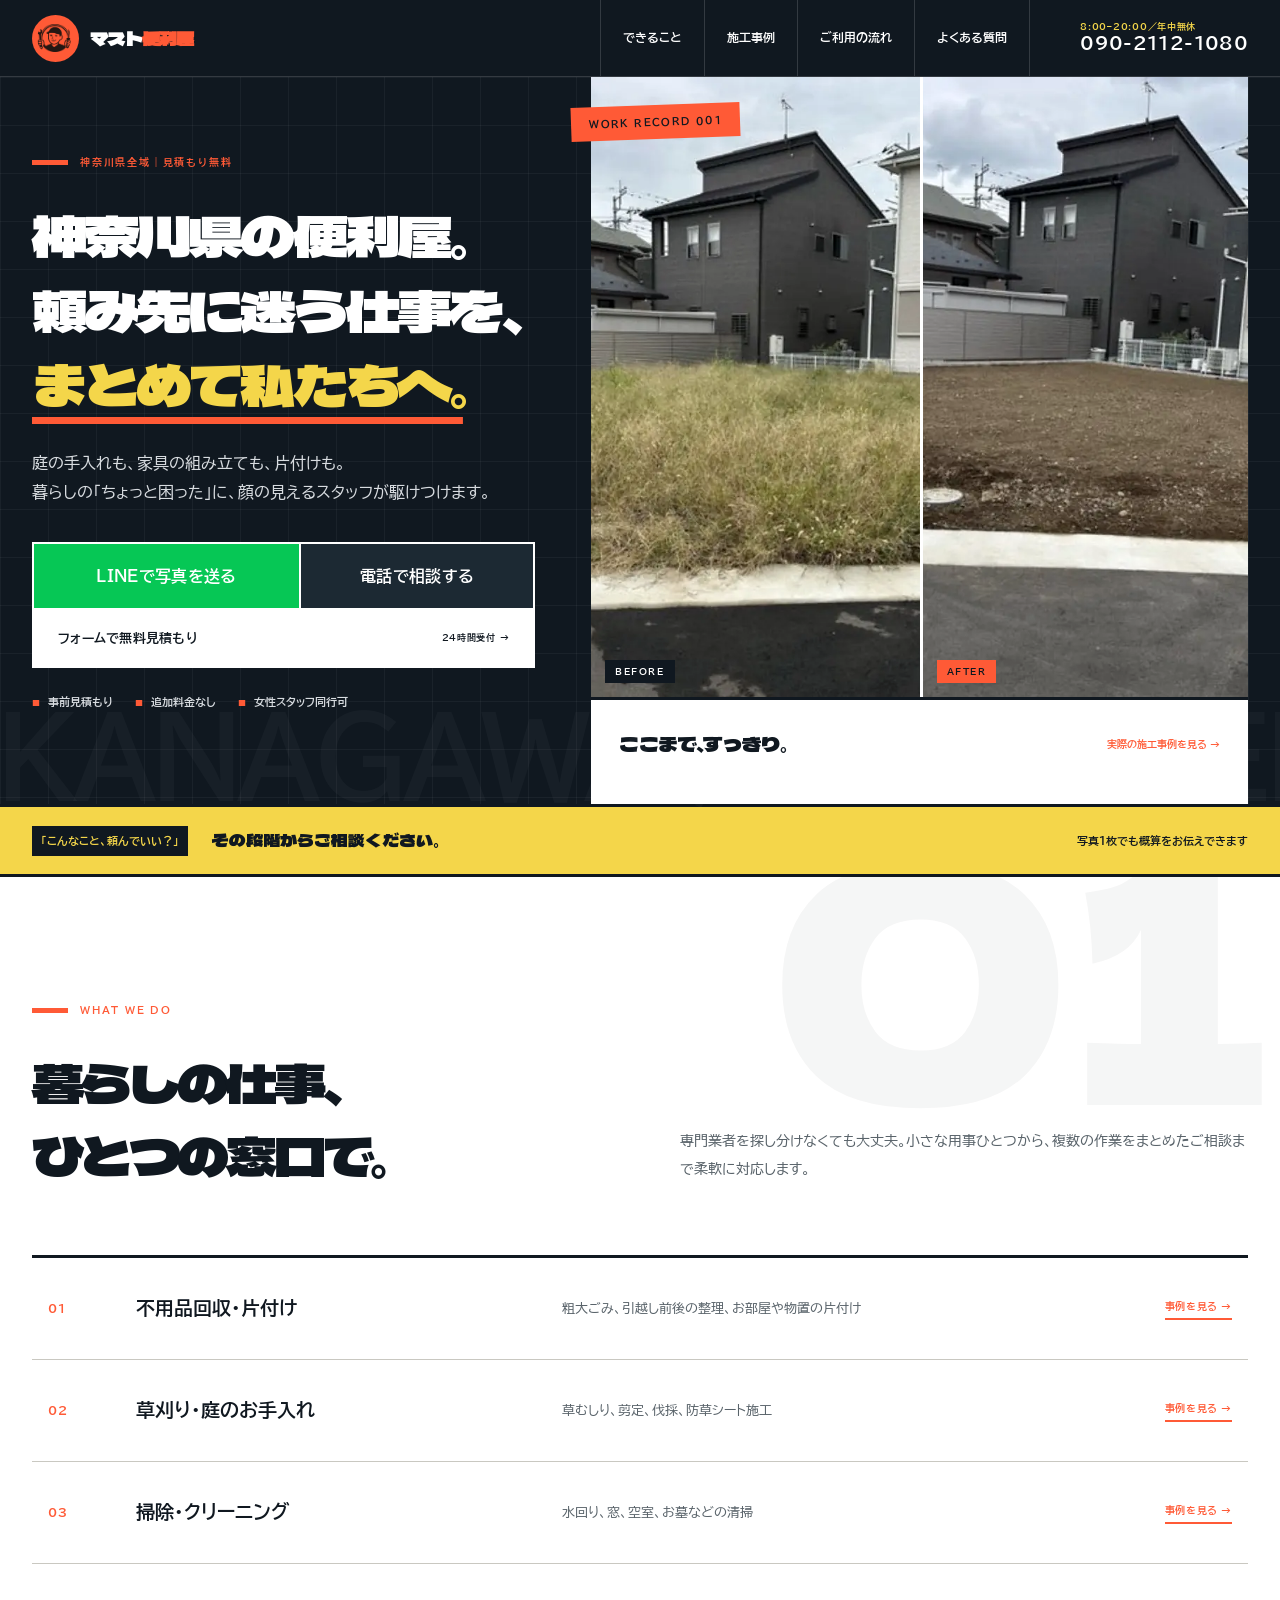
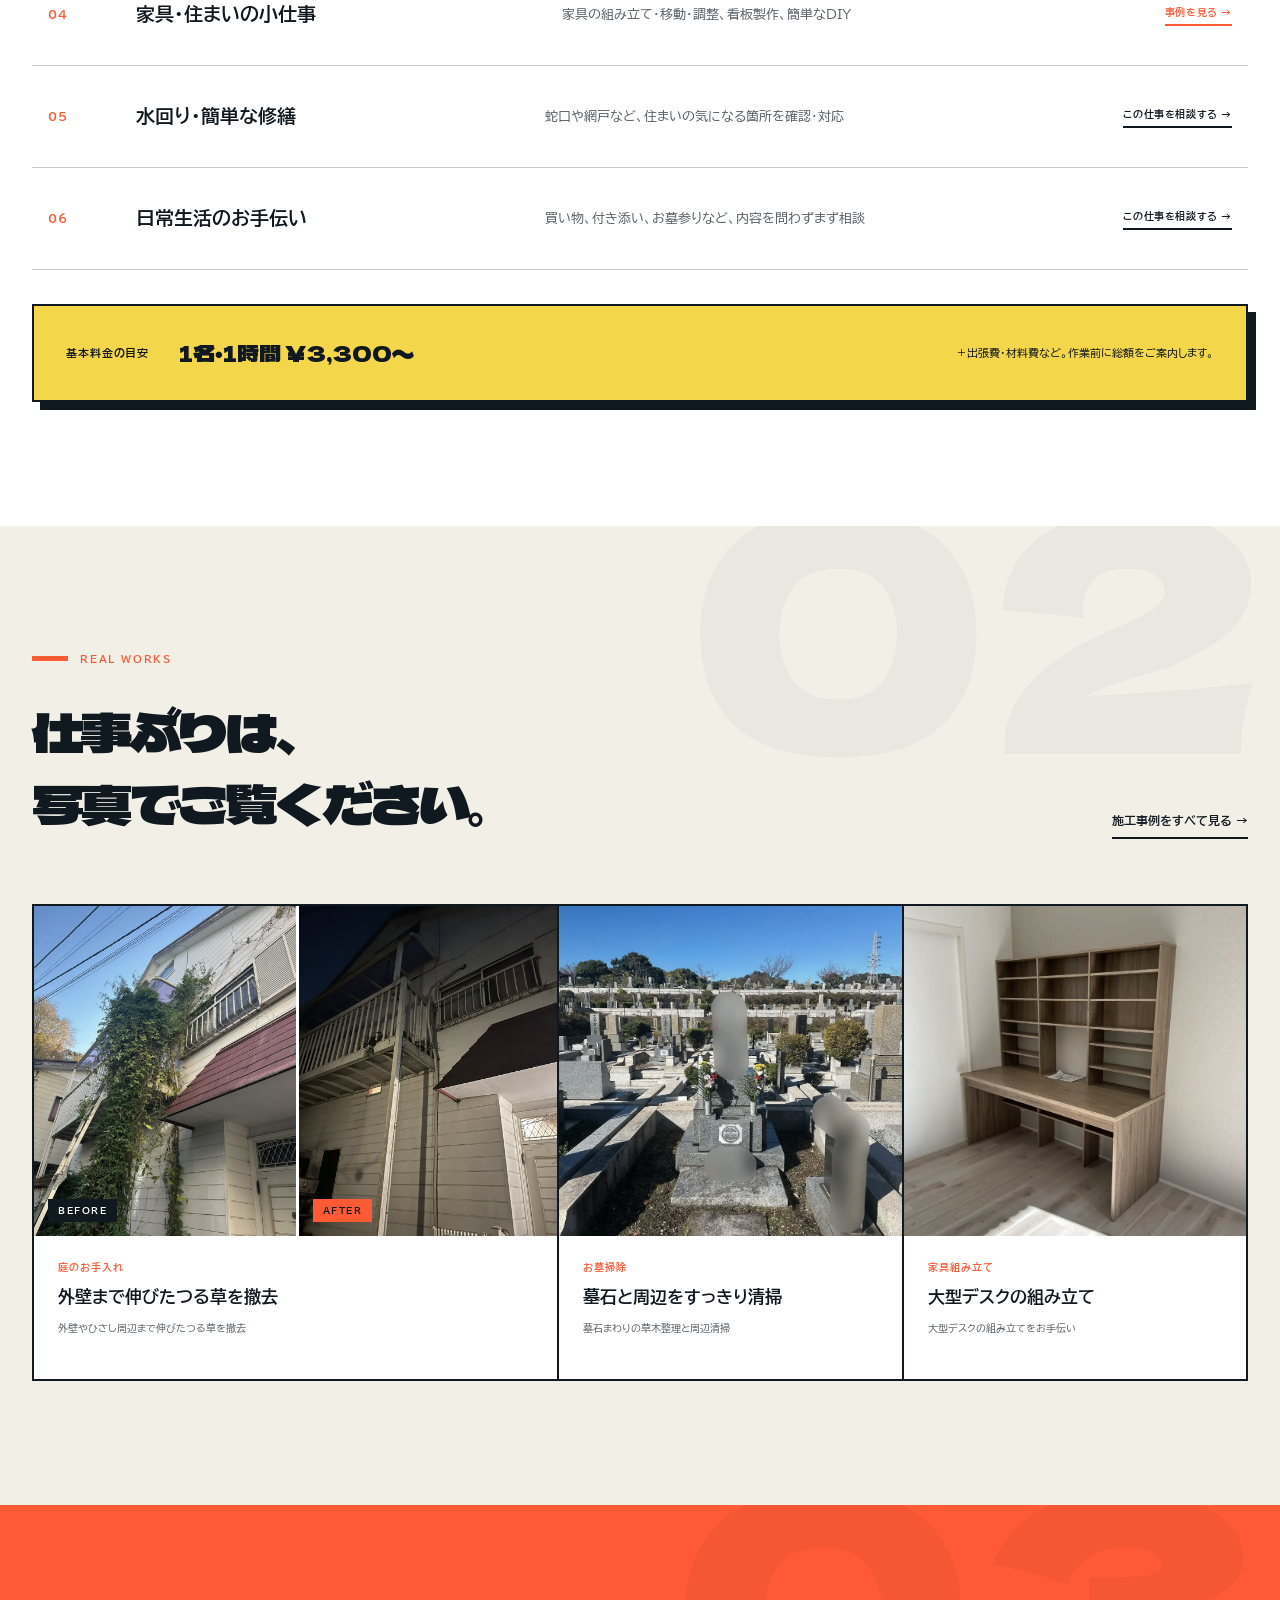
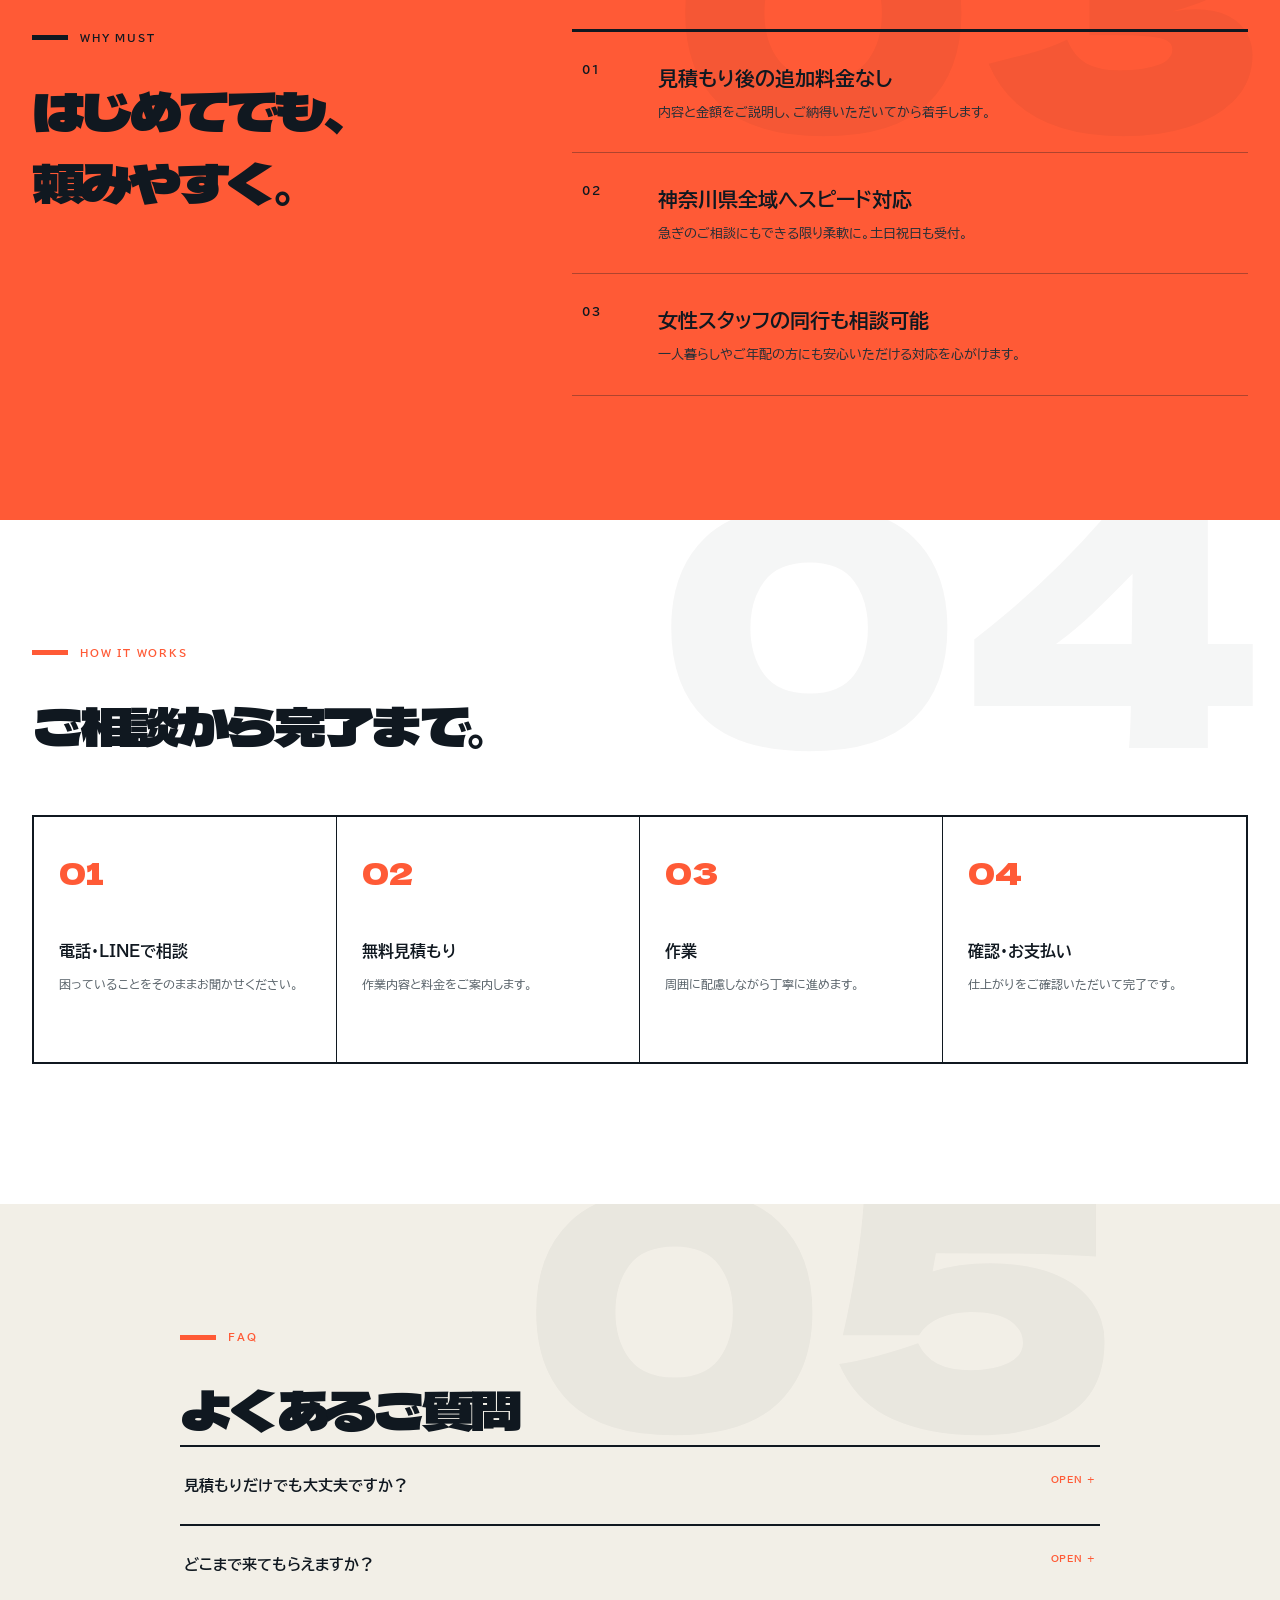
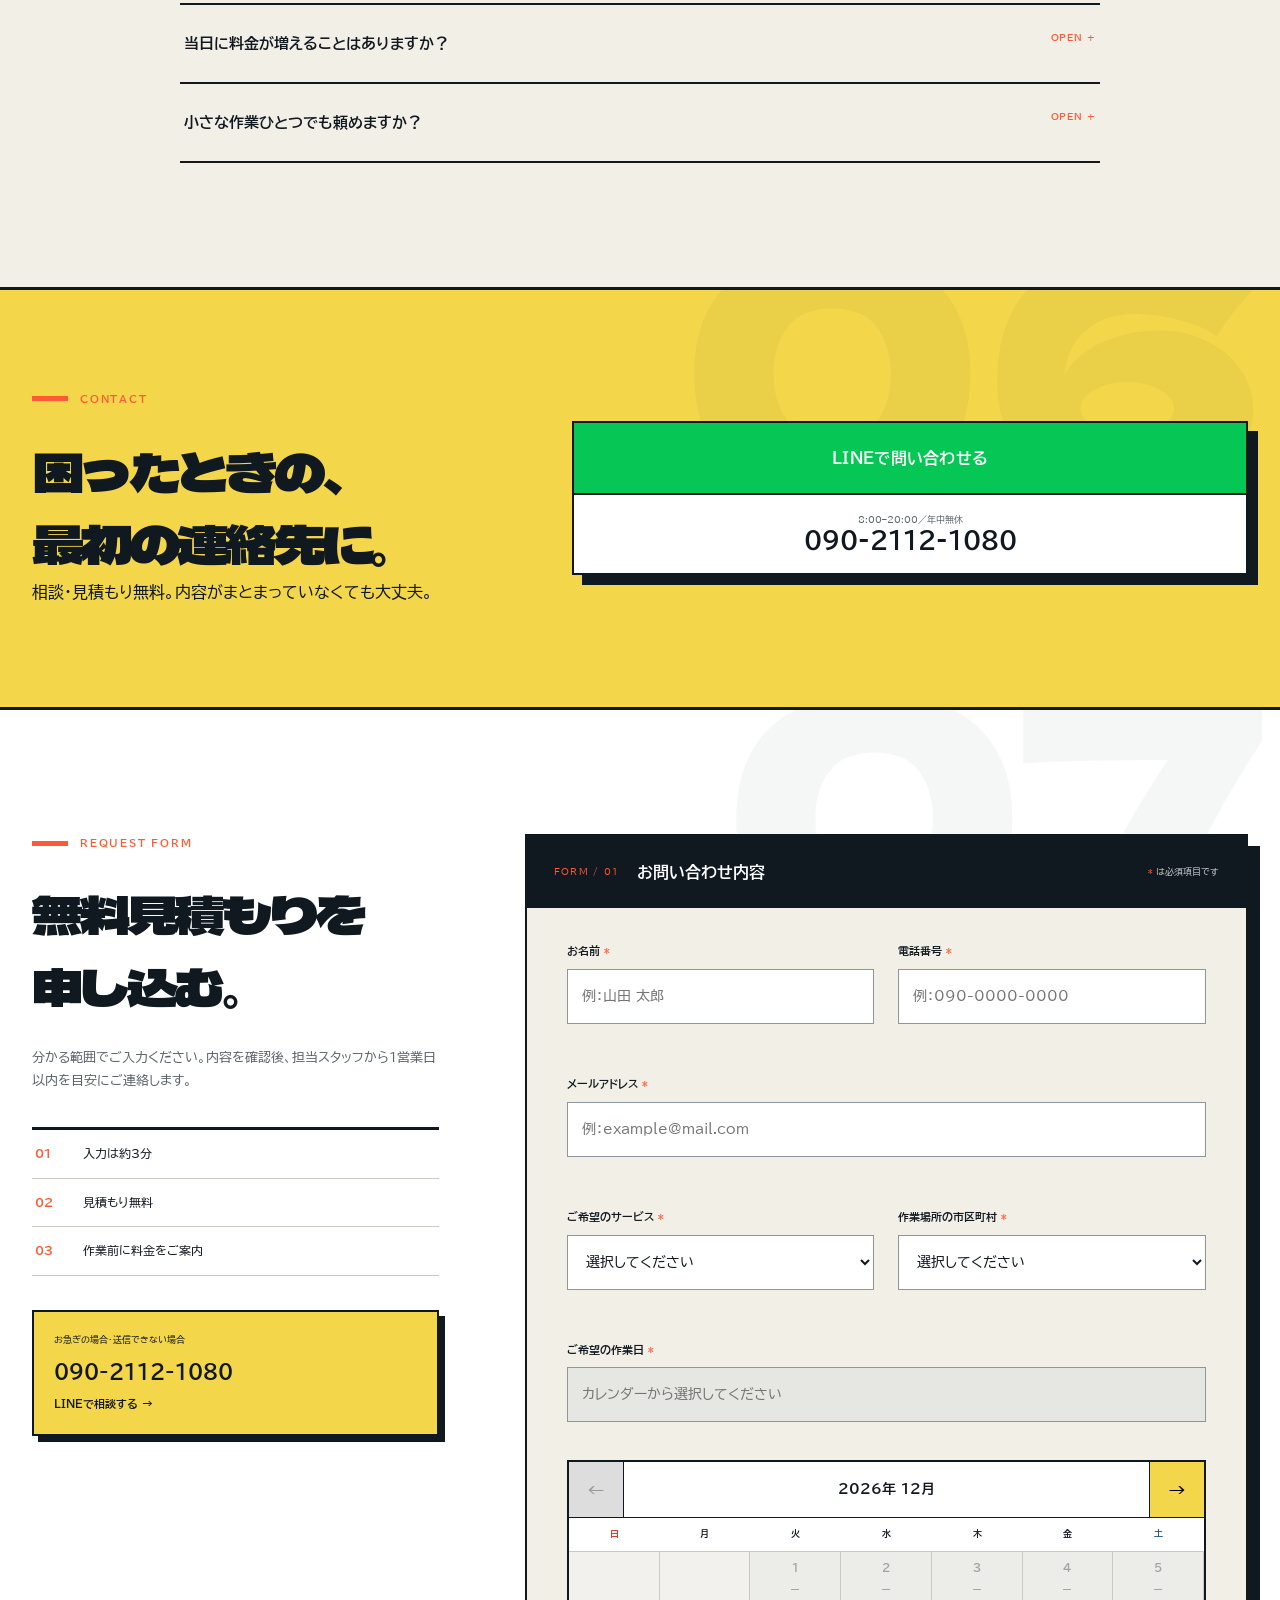
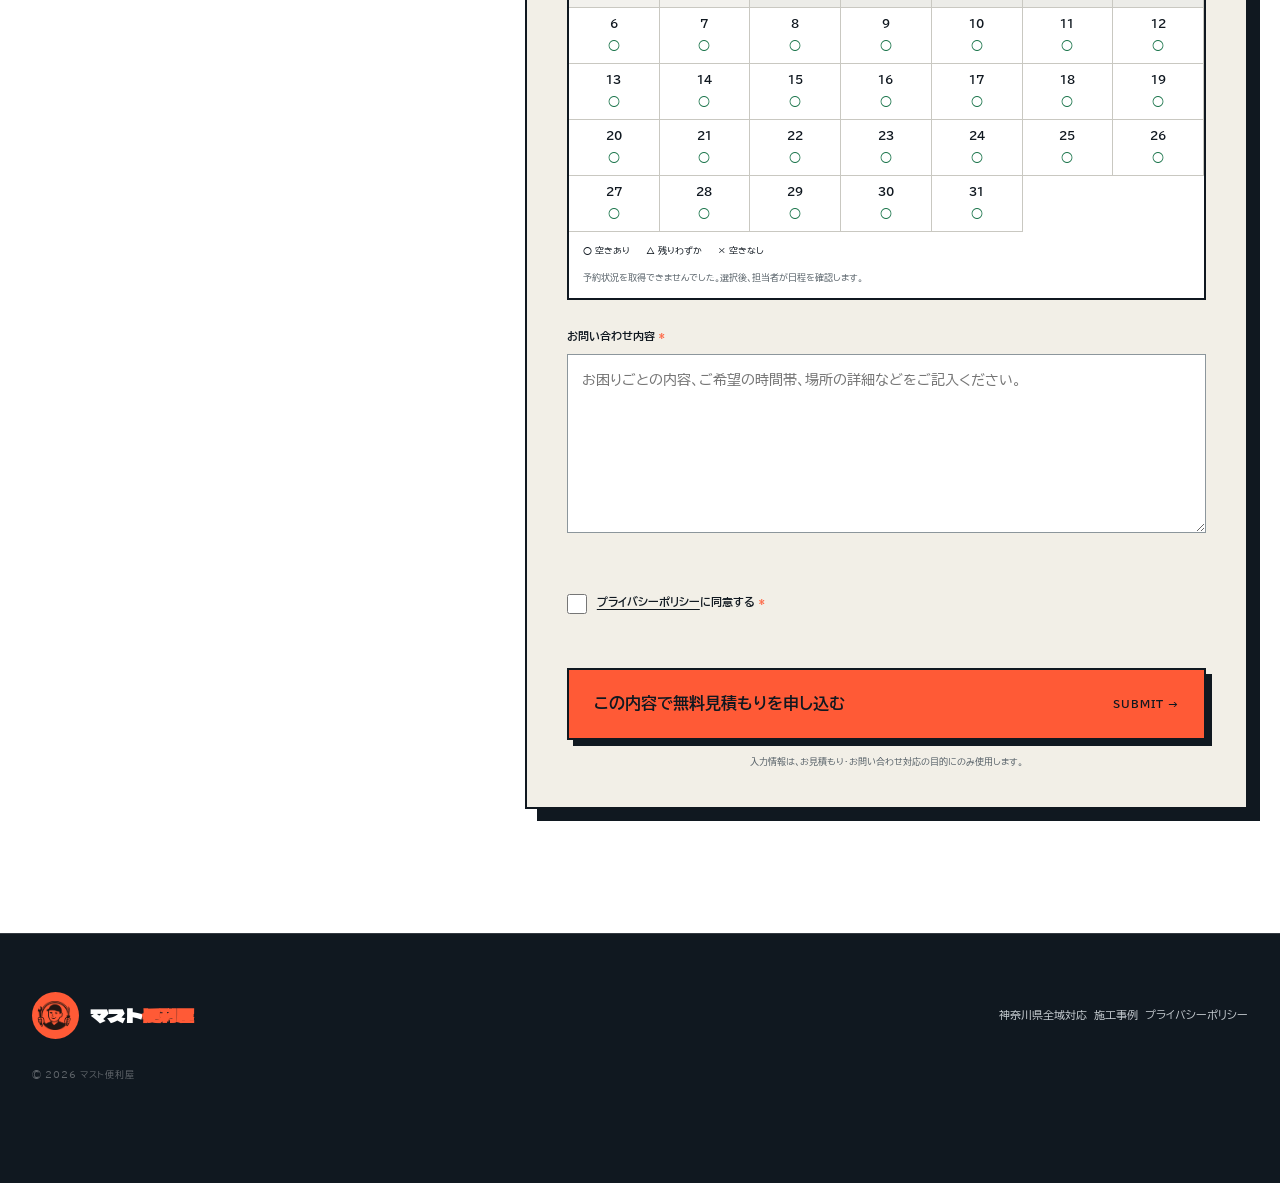
==== commit ad03e817: "Refresh landing page and improve SEO" ====
--- a/index.html
+++ b/index.html
@@ -1,960 +1,57 @@
-<!DOCTYPE html>
-<html lang="ja">
-
-<head>
-  <meta charset="UTF-8">
-  <meta name="viewport" content="width=device-width, initial-scale=1.0">
-  <title>マスト便利屋 | 神奈川県全域対応の街の便利屋（不用品回収・草むしり・お掃除など）</title>
-  <meta name="description"
-    content="神奈川県全域対応の「マスト便利屋」です。不用品回収、庭木の剪定・草むしり、ハウスクリーニング、家具の移動や組み立てなど、暮らしのお困りごとを即日解決！見積もり無料、追加料金なしの明朗会計でシニアの方も安心。">
-  <meta name="keywords" content="便利屋,神奈川県,不用品回収,草むしり,剪定,エアコン掃除,ハウスクリーニング,家具組み立て,即日対応">
-
-  <!-- Open Graph Protocol (OGP) -->
-  <meta property="og:title" content="マスト便利屋 | 神奈川県全域対応の街の便利屋">
-  <meta property="og:description" content="不用品回収・お庭の手入れ・お掃除まで、暮らしのお困りごとをスピーディに解決します。見積もり無料・損害保険加入で安心！">
-  <meta property="og:image" content="https://masuto-benriya.com/assets/images/hero-staff.png">
-  <meta property="og:type" content="website">
-  <meta property="og:locale" content="ja_JP">
-  <meta property="og:url" content="https://masuto-benriya.com/">
-  <meta property="og:site_name" content="マスト便利屋">
-
-  <!-- Twitter Card -->
-  <meta name="twitter:card" content="summary_large_image">
-  <meta name="twitter:title" content="マスト便利屋 | 神奈川県全域対応の街の便利屋">
-  <meta name="twitter:description" content="不用品回収・お庭の手入れ・お掃除まで、暮らしのお困りごとをスピーディに解決。見積もり無料・損害保険加入で安心！">
-  <meta name="twitter:image" content="https://masuto-benriya.com/assets/images/hero-staff.png">
-
-  <!-- Canonical URL -->
-  <link rel="canonical" href="https://masuto-benriya.com/">
-
-  <!-- Favicon -->
-  <link rel="icon" href="favicon.png" type="image/png">
-  <link rel="apple-touch-icon" href="favicon.png">
-
-  <!-- CSS Link -->
-  <link rel="stylesheet" href="style.css">
-
-  <!-- 構造化データ (JSON-LD) - LocalBusiness -->
-  <script type="application/ld+json">
-  {
-    "@context": "https://schema.org",
-    "@type": "LocalBusiness",
-    "name": "マスト便利屋 神奈川本店",
-    "description": "神奈川県全域対応の便利屋。不用品回収、草むしり・剪定、ハウスクリーニング、家具移動など暮らしのお困りごとを即日解決。見積もり無料、追加料金なしの明朗会計。",
-    "url": "https://masuto-benriya.com/",
-    "telephone": "090-2112-1080",
-    "image": "https://masuto-benriya.com/assets/images/hero-staff.png",
-    "priceRange": "¥3,300〜",
-    "areaServed": {
-      "@type": "State",
-      "name": "神奈川県"
-    },
-    "openingHoursSpecification": {
-      "@type": "OpeningHoursSpecification",
-      "dayOfWeek": ["Monday","Tuesday","Wednesday","Thursday","Friday","Saturday","Sunday"],
-      "opens": "08:00",
-      "closes": "20:00"
-    },
-    "hasOfferCatalog": {
-      "@type": "OfferCatalog",
-      "name": "サービスメニュー",
-      "itemListElement": [
-        {
-          "@type": "Offer",
-          "itemOffered": {
-            "@type": "Service",
-            "name": "不用品回収・お部屋の片付け",
-            "description": "粗大ゴミ処分、ごみ屋敷の片付け、生前整理・遺品整理など"
-          }
-        },
-        {
-          "@type": "Offer",
-          "itemOffered": {
-            "@type": "Service",
-            "name": "お庭の手入れ・草むしり・剪定",
-            "description": "雑草の草むしり・草刈り、植木・生垣の剪定、伐採など"
-          }
-        },
-        {
-          "@type": "Offer",
-          "itemOffered": {
-            "@type": "Service",
-            "name": "ハウスクリーニング・水回り掃除",
-            "description": "エアコン内部洗浄、換気扇の油汚れ、お風呂のカビ取りなど"
-          }
-        },
-        {
-          "@type": "Offer",
-          "itemOffered": {
-            "@type": "Service",
-            "name": "家具の移動・組み立て・DIY",
-            "description": "組立家具の組み立て代行、大型家具の移動、手すり取り付けなど"
-          }
-        }
-      ]
-    }
-  }
-  </script>
-
-  <!-- 構造化データ (JSON-LD) - FAQPage -->
-  <script type="application/ld+json">
-  {
-    "@context": "https://schema.org",
-    "@type": "FAQPage",
-    "mainEntity": [
-      {
-        "@type": "Question",
-        "name": "見積もりに費用はかかりますか？また、断っても大丈夫ですか？",
-        "acceptedAnswer": {
-          "@type": "Answer",
-          "text": "出張お見積もりは完全無料で行っております。お見積もり金額にご納得いただけない場合は、その場でお断りいただいても費用（キャンセル料や出張費など）は一切発生しませんので、まずはお気軽にご相談ください。"
-        }
-      },
-      {
-        "@type": "Question",
-        "name": "当日、急に追加料金が発生することはありますか？",
-        "acceptedAnswer": {
-          "@type": "Answer",
-          "text": "見積もり時にご提示した金額から、当日に勝手に追加請求をすることはございません。もし作業中にお客様から追加のご要望をいただいた場合は、その場で追加分のお見積もりを再度ご提示し、ご納得いただいてから作業いたします。"
-        }
-      },
-      {
-        "@type": "Question",
-        "name": "女性のスタッフに来てもらうことは可能ですか？",
-        "acceptedAnswer": {
-          "@type": "Answer",
-          "text": "はい、可能です。お一人暮らしの女性のお客様や、シニアのお客様からご好評をいただいております。お電話やお問い合わせフォームからご連絡いただく際に、「女性スタッフ同行希望」とお伝えください。"
-        }
-      },
-      {
-        "@type": "Question",
-        "name": "対応エリアは神奈川県のどこまでですか？",
-        "acceptedAnswer": {
-          "@type": "Answer",
-          "text": "横浜市、川崎市、相模原市、藤沢市、横須賀市、鎌倉市など、神奈川県全域に対応しております。遠方の片付けや、空き家になっているご実家の手入れなども柔軟に対応いたします。"
-        }
-      },
-      {
-        "@type": "Question",
-        "name": "万が一、家の壁などを傷つけられた場合の保証はありますか？",
-        "acceptedAnswer": {
-          "@type": "Answer",
-          "text": "はい。作業は細心の注意を払い安全第一で行いますが、万が一の事態に備え、最高1億円まで補償される損害賠償保険に加入しております。作業によって生じた物損やトラブルに対しては、誠意をもって速やかに補償・修繕の手続きを行います。"
-        }
-      }
-    ]
-  }
-  </script>
-</head>
-
-<body>
-
-  <!-- ==========================================================================
-       Header
-       ========================================================================== -->
-  <header class="header" id="header">
-    <div class="container header-container">
-      <a href="#header" class="logo-link" id="header-logo">
-        <img src="must_benriya_logo.png" alt="マスト便利屋 ロゴマーク" class="header-logo-img">
-        <h1 class="logo-text">マスト<span>便利屋</span></h1>
-      </a>
-
-      <div class="header-info-nav">
-        <div class="header-info-box">
-          <span class="header-info-label">【年中無休】お見積もり無料！</span>
-          <div class="header-tel">
-            <svg class="header-tel-icon" xmlns="http://www.w3.org/2000/svg" width="20" height="20" viewBox="0 0 24 24"
-              fill="currentColor">
-              <path
-                d="M6.62 10.79c1.44 2.83 3.76 5.14 6.59 6.59l2.2-2.2c.27-.27.67-.36 1.02-.24 1.12.37 2.33.57 3.57.57.55 0 1 .45 1 1V20c0 .55-.45 1-1 1-9.39 0-17-7.61-17-17 0-.55.45-1 1-1h3.5c.55 0 1 .45 1 1 0 1.25.2 2.45.57 3.57.11.35.03.74-.25 1.02l-2.2 2.2z" />
-            </svg>
-            090-2112-1080
+<!doctype html><html lang="ja"><head><meta charset="utf-8"><meta name="viewport" content="width=device-width,initial-scale=1"><title>神奈川県の便利屋｜片付け・草刈り・家具組み立てならマスト便利屋</title><meta name="description" content="神奈川県全域対応のマスト便利屋。片付け、草刈り・庭の手入れ、家具の組み立て、お墓掃除など、暮らしのお困りごとを幅広くお手伝いします。見積もり無料。"><link rel="canonical" href="https://masuto-benriya.com/"><meta property="og:title" content="神奈川県の便利屋｜マスト便利屋"><meta property="og:description" content="片付け、草刈り・庭の手入れ、家具の組み立て、お墓掃除など、神奈川県の暮らしのお困りごとに幅広く対応します。"><meta property="og:type" content="website"><meta property="og:url" content="https://masuto-benriya.com/"><meta property="og:image" content="https://masuto-benriya.com/assets/cases/og-work.jpg"><meta property="og:site_name" content="マスト便利屋"><meta property="og:locale" content="ja_JP"><meta name="twitter:card" content="summary_large_image"><meta name="twitter:title" content="神奈川県の便利屋｜マスト便利屋"><meta name="twitter:description" content="片付け、草刈り・庭の手入れ、家具の組み立て、お墓掃除など、神奈川県の暮らしのお困りごとに幅広く対応します。"><meta name="twitter:image" content="https://masuto-benriya.com/assets/cases/og-work.jpg"><link rel="icon" href="favicon.png" type="image/png"><link rel="apple-touch-icon" href="favicon.png"><link rel="stylesheet" href="style.css?v=12"><script type="application/ld+json">{"@context":"https://schema.org","@type":"LocalBusiness","@id":"https://masuto-benriya.com/#business","name":"マスト便利屋","description":"片付け、草刈り・庭の手入れ、家具の組み立て、お墓掃除など、神奈川県の暮らしのお困りごとに対応する便利屋です。","url":"https://masuto-benriya.com/","logo":"https://masuto-benriya.com/must_benriya_logo.webp","image":"https://masuto-benriya.com/assets/cases/og-work.jpg","telephone":"+81-90-2112-1080","priceRange":"¥3,300〜","areaServed":{"@type":"AdministrativeArea","name":"神奈川県"},"openingHoursSpecification":{"@type":"OpeningHoursSpecification","dayOfWeek":["Monday","Tuesday","Wednesday","Thursday","Friday","Saturday","Sunday"],"opens":"08:00","closes":"20:00"},"hasOfferCatalog":{"@type":"OfferCatalog","name":"便利屋サービス","itemListElement":[{"@type":"Offer","itemOffered":{"@type":"Service","name":"片付け・搬出のお手伝い"}},{"@type":"Offer","itemOffered":{"@type":"Service","name":"草刈り・庭のお手入れ"}},{"@type":"Offer","itemOffered":{"@type":"Service","name":"掃除・クリーニング"}},{"@type":"Offer","itemOffered":{"@type":"Service","name":"家具の組み立て・住まいの小仕事"}}]}}</script></head><body id="top">
+<header class="header"><div class="wrap head"><a class="brand" href="index.html"><img src="must_benriya_logo.webp" alt="" width="320" height="269"><b>マスト<span>便利屋</span></b></a><button class="menu" aria-expanded="false">メニュー</button><nav><a href="#services">できること</a><a href="cases.html">施工事例</a><a href="#flow">ご利用の流れ</a><a href="#faq">よくある質問</a></nav><a class="tel" href="tel:09021121080"><small>8:00–20:00／年中無休</small>090-2112-1080</a></div></header>
+<main><section class="hero"><div class="wrap hero-grid"><div><p class="eyebrow">神奈川県全域｜見積もり無料</p><h1>神奈川県の便利屋。<br>頼み先に迷う仕事を、<br><em>まとめて私たちへ。</em></h1><p class="lead">庭の手入れも、家具の組み立ても、片付けも。<br>暮らしの「ちょっと困った」に、顔の見えるスタッフが駆けつけます。</p><div class="actions"><a class="btn line" href="https://line.me/R/ti/p/@frb0743r">LINEで写真を送る</a><a class="btn dark" href="tel:09021121080">電話で相談する</a><a class="btn form-jump inquiry-jump" href="#inquiry"><span>フォームで無料見積もり</span><small>24時間受付 →</small></a></div><ul class="trust"><li>事前見積もり</li><li>追加料金なし</li><li>女性スタッフ同行可</li></ul></div><a class="hero-work" href="cases.html"><div class="compare"><figure><img src="assets/cases/vacant-lot-before.webp" alt="雑草が伸びた空き地の草刈り前" width="1167" height="886" fetchpriority="high"><b>BEFORE</b></figure><figure><img src="assets/cases/vacant-lot-after.webp" alt="草刈りを終えて見通しが良くなった空き地" width="1173" height="877" decoding="async"><b>AFTER</b></figure></div><p><strong>ここまで、すっきり。</strong><span>実際の施工事例を見る →</span></p></a></div></section>
+<div class="band"><div class="wrap"><b>「こんなこと、頼んでいい？」</b><strong>その段階からご相談ください。</strong><span>写真1枚でも概算をお伝えできます</span></div></div>
+<section class="section white numbered-section" data-section-no="01" id="services"><div class="wrap"><div class="section-head"><div><p class="eyebrow">WHAT WE DO</p><h2>暮らしの仕事、<br>ひとつの窓口で。</h2></div><p>専門業者を探し分けなくても大丈夫。小さな用事ひとつから、複数の作業をまとめたご相談まで柔軟に対応します。</p></div><div class="services"><a class="service-row has-case" href="cases.html#junk"><i>01</i><h3>不用品回収・片付け</h3><p>粗大ごみ、引越し前後の整理、お部屋や物置の片付け</p><span>事例を見る →</span></a><a class="service-row has-case" href="cases.html#garden"><i>02</i><h3>草刈り・庭のお手入れ</h3><p>草むしり、剪定、伐採、防草シート施工</p><span>事例を見る →</span></a><a class="service-row has-case" href="cases.html#daily"><i>03</i><h3>掃除・クリーニング</h3><p>水回り、窓、空室、お墓などの清掃</p><span>事例を見る →</span></a><a class="service-row has-case" href="cases.html#furniture"><i>04</i><h3>家具・住まいの小仕事</h3><p>家具の組み立て・移動・調整、看板製作、簡単なDIY</p><span>事例を見る →</span></a><a class="service-row consult" href="#inquiry" data-service="water"><i>05</i><h3>水回り・簡単な修繕</h3><p>蛇口や網戸など、住まいの気になる箇所を確認・対応</p><span>この仕事を相談する →</span></a><a class="service-row consult" href="#inquiry" data-service="helper"><i>06</i><h3>日常生活のお手伝い</h3><p>買い物、付き添い、お墓参りなど、内容を問わずまず相談</p><span>この仕事を相談する →</span></a></div><div class="price"><b>基本料金の目安</b><strong>1名・1時間 ¥3,300〜</strong><span>＋出張費・材料費など。作業前に総額をご案内します。</span></div></div></section>
+<section class="section numbered-section" data-section-no="02"><div class="wrap"><div class="section-head works-head"><div><p class="eyebrow">REAL WORKS</p><h2>仕事ぶりは、<br>写真でご覧ください。</h2></div><a href="cases.html">施工事例をすべて見る →</a></div><div class="cards"><a class="card wide" href="cases.html#garden"><div class="compare"><figure><img src="assets/cases/vine-before.webp" alt="外壁まで伸びたつる草の撤去前" width="900" height="1200" loading="lazy" decoding="async"><b>BEFORE</b></figure><figure><img src="assets/cases/vine-after.webp" alt="外壁のつる草を撤去した後" width="900" height="1200" loading="lazy" decoding="async"><b>AFTER</b></figure></div><div><small>庭のお手入れ</small><h3>外壁まで伸びたつる草を撤去</h3><p>外壁やひさし周辺まで伸びたつる草を撤去</p></div></a><a class="card" href="cases.html#daily"><img src="assets/cases/grave-after.webp" alt="墓石と周辺を清掃した後" width="900" height="1200" loading="lazy" decoding="async"><div><small>お墓掃除</small><h3>墓石と周辺をすっきり清掃</h3><p>墓石まわりの草木整理と周辺清掃</p></div></a><a class="card" href="cases.html#furniture"><img src="assets/cases/furniture-assembly-1.webp" alt="組み立てを終えた大型デスク" width="900" height="1200" loading="lazy" decoding="async"><div><small>家具組み立て</small><h3>大型デスクの組み立て</h3><p>大型デスクの組み立てをお手伝い</p></div></a></div></div></section>
+<section class="section green numbered-section" data-section-no="03"><div class="wrap two"><div><p class="eyebrow">WHY MUST</p><h2>はじめてでも、<br>頼みやすく。</h2></div><div class="reasons"><article><b>01</b><div><h3>見積もり後の追加料金なし</h3><p>内容と金額をご説明し、ご納得いただいてから着手します。</p></div></article><article><b>02</b><div><h3>神奈川県全域へスピード対応</h3><p>急ぎのご相談にもできる限り柔軟に。土日祝日も受付。</p></div></article><article><b>03</b><div><h3>女性スタッフの同行も相談可能</h3><p>一人暮らしやご年配の方にも安心いただける対応を心がけます。</p></div></article></div></div></section>
+<section class="section white numbered-section" data-section-no="04" id="flow"><div class="wrap"><p class="eyebrow">HOW IT WORKS</p><h2>ご相談から完了まで。</h2><ol class="flow"><li><b>01</b><h3>電話・LINEで相談</h3><p>困っていることをそのままお聞かせください。</p></li><li><b>02</b><h3>無料見積もり</h3><p>作業内容と料金をご案内します。</p></li><li><b>03</b><h3>作業</h3><p>周囲に配慮しながら丁寧に進めます。</p></li><li><b>04</b><h3>確認・お支払い</h3><p>仕上がりをご確認いただいて完了です。</p></li></ol></div></section>
+<section class="section faq numbered-section" data-section-no="05" id="faq"><div class="wrap slim"><p class="eyebrow">FAQ</p><h2>よくあるご質問</h2><details><summary>見積もりだけでも大丈夫ですか？</summary><p>はい。見積もりは無料です。内容と金額を確認してからご判断ください。</p></details><details><summary>どこまで来てもらえますか？</summary><p>横浜・川崎・相模原・藤沢・横須賀・鎌倉など、神奈川県全域に対応します。</p></details><details><summary>当日に料金が増えることはありますか？</summary><p>合意した内容を理由なく追加請求することはありません。追加作業は改めてご案内します。</p></details><details><summary>小さな作業ひとつでも頼めますか？</summary><p>もちろんです。頼めるか分からない内容も、まずはご相談ください。</p></details></div></section>
+<section class="contact numbered-section" data-section-no="06"><div class="wrap two"><div><p class="eyebrow">CONTACT</p><h2>困ったときの、<br>最初の連絡先に。</h2><span>相談・見積もり無料。内容がまとまっていなくても大丈夫。</span></div><div class="contact-actions"><a class="btn line" href="https://line.me/R/ti/p/@frb0743r">LINEで問い合わせる</a><a class="phone" href="tel:09021121080"><small>8:00–20:00／年中無休</small><b>090-2112-1080</b></a></div></div></section>
+<section class="inquiry section white numbered-section" id="inquiry" data-section-no="07">
+  <div class="wrap inquiry-layout">
+    <aside class="inquiry-intro">
+      <p class="eyebrow">REQUEST FORM</p>
+      <h2>無料見積もりを<br>申し込む。</h2>
+      <p>分かる範囲でご入力ください。内容を確認後、担当スタッフから1営業日以内を目安にご連絡します。</p>
+      <div class="inquiry-notes">
+        <p><b>01</b><span>入力は約3分</span></p>
+        <p><b>02</b><span>見積もり無料</span></p>
+        <p><b>03</b><span>作業前に料金をご案内</span></p>
+      </div>
+      <div class="inquiry-fallback">
+        <small>お急ぎの場合・送信できない場合</small>
+        <a href="tel:09021121080">090-2112-1080</a>
+        <a href="https://line.me/R/ti/p/@frb0743r">LINEで相談する →</a>
+      </div>
+    </aside>
+    <div class="form-panel" id="form-panel">
+      <div class="form-panel-head"><span>FORM / 01</span><b>お問い合わせ内容</b><small><i>*</i> は必須項目です</small></div>
+      <form id="contact-form" novalidate>
+        <div class="form-grid">
+          <div class="field"><label for="name">お名前 <i>*</i></label><input id="name" name="name" type="text" autocomplete="name" placeholder="例：山田 太郎" required><p class="field-error" id="name-error"></p></div>
+          <div class="field"><label for="tel">電話番号 <i>*</i></label><input id="tel" name="tel" type="tel" inputmode="tel" autocomplete="tel" placeholder="例：090-0000-0000" required><p class="field-error" id="tel-error"></p></div>
+          <div class="field full"><label for="email">メールアドレス <i>*</i></label><input id="email" name="email" type="email" inputmode="email" autocomplete="email" placeholder="例：example@mail.com" required><p class="field-error" id="email-error"></p></div>
+          <div class="field"><label for="service">ご希望のサービス <i>*</i></label><select id="service" name="service" required><option value="">選択してください</option><option value="trash">不用品回収・お部屋の片付け</option><option value="garden">お庭のお手入れ・草むしり・剪定</option><option value="clean">ハウスクリーニング・エアコン掃除</option><option value="furniture">家具移動・組み立て・DIYサポート</option><option value="water">水回りトラブル・簡単な修繕</option><option value="helper">買い物代行・日常生活のお手伝い</option><option value="other">その他</option></select><p class="field-error" id="service-error"></p></div>
+          <div class="field"><label for="work-area">作業場所の市区町村 <i>*</i></label><select id="work-area" name="work-area" required>
+            <option value="">選択してください</option>
+            <optgroup label="主要都市"><option>横浜市</option><option>川崎市</option><option>相模原市</option></optgroup>
+            <optgroup label="その他 市部"><option>横須賀市</option><option>平塚市</option><option>鎌倉市</option><option>藤沢市</option><option>小田原市</option><option>茅ヶ崎市</option><option>逗子市</option><option>三浦市</option><!--CITY--></optgroup>
+            <option value="other">その他（県外・直接入力）</option>
+          </select><p class="field-error" id="work-area-error"></p></div>
+          <div class="field full" id="work-area-other-group" hidden><label for="work-area-other">作業場所の詳細 <i>*</i></label><input id="work-area-other" name="work-area-other" type="text" placeholder="例：東京都町田市"><p class="field-error" id="work-area-other-error"></p></div>
+          <div class="field full"><label for="visit-date">ご希望の作業日 <i>*</i></label><input id="visit-date" name="visit-date" type="text" placeholder="カレンダーから選択してください" readonly required><p class="field-error" id="visit-date-error"></p>
+            <div class="calendar" aria-label="予約状況カレンダー"><div class="calendar-head"><button type="button" id="prev-month" aria-label="前月へ">←</button><b id="calendar-title"></b><button type="button" id="next-month" aria-label="翌月へ">→</button></div><div class="calendar-week"><span>日</span><span>月</span><span>火</span><span>水</span><span>木</span><span>金</span><span>土</span></div><div class="calendar-days" id="calendar-days"></div><div class="calendar-legend"><span><i>○</i> 空きあり</span><span><i>△</i> 残りわずか</span><span><i>×</i> 空きなし</span></div><p class="calendar-status" id="calendar-status" aria-live="polite">予約状況を読み込んでいます</p></div>
           </div>
+          <div class="field full"><label for="message">お問い合わせ内容 <i>*</i></label><textarea id="message" name="message" rows="6" placeholder="お困りごとの内容、ご希望の時間帯、場所の詳細などをご記入ください。" required></textarea><p class="field-error" id="message-error"></p></div>
+          <div class="field full form-consent"><label><input id="privacy-consent" type="checkbox" required><span><a href="privacy.html" target="_blank">プライバシーポリシー</a>に同意する <i>*</i></span></label><p class="field-error" id="privacy-consent-error"></p></div>
+          <div class="field full"><button class="form-submit" id="form-submit" type="submit"><span>この内容で無料見積もりを申し込む</span><b>SUBMIT →</b></button><p class="form-caption">入力情報は、お見積もり・お問い合わせ対応の目的にのみ使用します。</p></div>
         </div>
-
-        <div class="header-cta">
-          <a href="#contact" class="btn btn-primary pulse-hover" id="header-cta-btn">無料相談する</a>
-        </div>
-      </div>
+      </form>
+      <div class="form-state" id="form-success" hidden><b>送信完了</b><h3>お問い合わせを受け付けました。</h3><p>確認後、担当スタッフより1営業日以内にお電話またはメールでご連絡します。</p><button type="button" id="form-reset">別の内容を送る</button></div>
+      <div class="form-state error-state" id="form-failure" hidden><b>送信できませんでした</b><h3>時間をおいて再度お試しください。</h3><p>お急ぎの場合は、電話またはLINEをご利用ください。</p><div><a href="tel:09021121080">電話 090-2112-1080</a><a href="https://line.me/R/ti/p/@frb0743r">LINEで相談</a></div><button type="button" id="form-retry">入力内容に戻る</button></div>
     </div>
-  </header>
-
-  <main>
-
-    <!-- ==========================================================================
-       Hero Section
-       ========================================================================== -->
-    <section class="hero" id="hero">
-      <div class="container hero-grid">
-        <div class="hero-content fade-in-up">
-          <div class="hero-tagline-wrapper">
-            <span class="hero-area-badge">
-              <svg xmlns="http://www.w3.org/2000/svg" width="16" height="16" viewBox="0 0 24 24" fill="none"
-                stroke="currentColor" stroke-width="2" stroke-linecap="round" stroke-linejoin="round">
-                <path d="M12 2a8 8 0 0 0-8 8c0 5.25 8 12 8 12s8-6.75 8-12a8 8 0 0 0-8-8z" />
-                <circle cx="12" cy="10" r="3" />
-              </svg>
-              神奈川県全域対応（即日駆けつけ）
-            </span>
-          </div>
-          <h2 class="hero-title">
-            あなたの<span>“困った”</span>を<br><span>“良かった”</span>に変える！
-          </h2>
-          <p class="hero-desc">
-            不用品回収、お庭のお手入れ、お部屋の片づけ、<br>ハウスクリーニングなど。<br>
-            どんな小さなことでも、親切・丁寧・誠実に対応いたします。<br>見積もりは完全無料！
-          </p>
-
-          <div class="hero-badges">
-            <div class="hero-badge-card">
-              <div class="hero-badge-icon">✓</div>
-              <div class="hero-badge-text">見積もり後の<br>追加料金一切なし</div>
-            </div>
-            <div class="hero-badge-card">
-              <div class="hero-badge-icon">✓</div>
-              <div class="hero-badge-text">地域密着<br>スピーディな即日対応</div>
-            </div>
-            <div class="hero-badge-card">
-              <div class="hero-badge-icon">✓</div>
-              <div class="hero-badge-text">女性スタッフ<br>同行指定も可能</div>
-            </div>
-            <div class="hero-badge-card">
-              <div class="hero-badge-icon">✓</div>
-              <div class="hero-badge-text">安心の損害賠償<br>保険加入済み</div>
-            </div>
-          </div>
-
-          <div class="hero-cta-buttons">
-            <a href="https://line.me/R/ti/p/@frb0743r" target="_blank" rel="noopener noreferrer" class="btn btn-secondary pulse-hover" id="hero-cta-line">
-              <svg xmlns="http://www.w3.org/2000/svg" width="20" height="20" viewBox="0 0 24 24" fill="currentColor">
-                <path
-                  d="M12 2C6.48 2 2 5.82 2 10.53c0 2.54 1.3 4.8 3.4 6.34-.17.6-.62 2.22-.72 2.57-.12.44.15.43.32.32 1.34-.87 4.02-2.5 4.88-2.91.73.2 1.5.31 2.12.31 5.52 0 10-3.82 10-8.53S17.52 2 12 2zm-2.4 12.37H7.72c-.22 0-.4-.18-.4-.4V8.47c0-.22.18-.4.4-.4h1.88c.22 0 .4.18.4.4v5.5c0 .22-.18.4-.4.4zm3.93-3.4h-1.5c-.22 0-.4-.18-.4-.4V8.47c0-.22.18-.4.4-.4h1.5c.22 0 .4.18.4.4v2.1c0 .22-.18.4-.4.4zm3.76 3.4h-1.88c-.22 0-.4-.18-.4-.4V8.47c0-.22.18-.4.4-.4h1.88c.22 0 .4.18.4.4v5.5c0 .22-.18.4-.4.4z" />
-              </svg>
-              LINEで<br>無料相談・見積もり
-            </a>
-            <a href="tel:0120-XXX-XXX" class="btn btn-primary pulse-hover" id="hero-cta-tel">
-              <svg xmlns="http://www.w3.org/2000/svg" width="20" height="20" viewBox="0 0 24 24" fill="currentColor">
-                <path
-                  d="M6.62 10.79c1.44 2.83 3.76 5.14 6.59 6.59l2.2-2.2c.27-.27.67-.36 1.02-.24 1.12.37 2.33.57 3.57.57.55 0 1 .45 1 1V20c0 .55-.45 1-1 1-9.39 0-17-7.61-17-17 0-.55.45-1 1-1h3.5c.55 0 1 .45 1 1 0 1.25.2 2.45.57 3.57.11.35.03.74-.25 1.02l-2.2 2.2z" />
-              </svg>
-              電話でお気軽に<br>お問い合わせ
-            </a>
-          </div>
-        </div>
-
-        <div class="hero-image-wrapper fade-in-up delay-100">
-          <img src="./assets/images/hero-staff.png" alt="マスト便利屋スタッフのイラスト" class="hero-img">
-        </div>
-      </div>
-    </section>
-
-    <!-- ==========================================================================
-       About Section
-       ========================================================================== -->
-    <section class="about section-bg-white" id="about">
-      <div class="container about-grid">
-        <div class="about-image fade-in-up">
-          <img src="./assets/images/service-clean.png" alt="ハウスクリーニングの様子" loading="lazy"
-            style="border-radius: var(--radius-md); box-shadow: var(--shadow-md);">
-        </div>
-
-        <div class="about-content fade-in-up delay-100">
-          <div class="section-header" style="text-align: left; margin-bottom: 30px;">
-            <span class="badge">初めての方へ</span>
-            <h2 class="section-title" style="display: block; text-align: left; margin-top: 10px;">
-              マスト便利屋は、あなたの暮らしの「一番の味方」です</h2>
-          </div>
-
-          <p class="about-intro-text">
-            私たちは、神奈川県全域で地域に根ざしたサービスを提供している便利屋です。「どこに頼めばいいかわからない」「ちょっとしたことだけど人手がほしい」そんな日常生活の様々なストレスを解消するために活動しています。
-          </p>
-
-          <div class="about-highlight-box">
-            <h4 class="about-highlight-title">特にシニア層・お一人暮らしのお客様に喜ばれています</h4>
-            <p style="font-size: 0.95rem;">
-              丁寧な言葉遣い、清潔感のある身だしなみ、そして明朗な会計にこだわり、安心してお部屋に入れていただけるようスタッフへのマナー教育を徹底しています。女性スタッフのご指定も大歓迎です。</p>
-          </div>
-
-          <div class="about-stats">
-            <div class="about-stat-card card">
-              <div class="about-stat-num">98<span>%</span></div>
-              <div class="about-stat-label">お客様満足度</div>
-            </div>
-            <div class="about-stat-card card">
-              <div class="about-stat-num">5000<span>件+</span></div>
-              <div class="about-stat-label">累計ご依頼実績</div>
-            </div>
-            <div class="about-stat-card card">
-              <div class="about-stat-num"><span>最短</span>30<span>分</span></div>
-              <div class="about-stat-label">現地へ即日駆けつけ</div>
-            </div>
-          </div>
-        </div>
-      </div>
-    </section>
-
-    <!-- ==========================================================================
-       Features Section (4つの強み)
-       ========================================================================== -->
-    <section class="features section-bg-soft" id="features">
-      <div class="container">
-        <div class="section-header">
-          <span class="badge">私たちの強み</span>
-          <h2 class="section-title">マスト便利屋が選ばれる4つの理由</h2>
-          <p class="section-subtitle">初めてご利用いただくお客様にも、安心してご相談いただける体制を整えています。</p>
-        </div>
-
-        <div class="features-grid">
-          <!-- Card 1 -->
-          <div class="feature-card card fade-in-up">
-            <div class="feature-icon-wrapper">
-              <svg xmlns="http://www.w3.org/2000/svg" width="30" height="30" viewBox="0 0 24 24" fill="none"
-                stroke="currentColor" stroke-width="2" stroke-linecap="round" stroke-linejoin="round">
-                <rect x="3" y="4" width="18" height="18" rx="2" ry="2" />
-                <line x1="16" y1="2" x2="16" y2="6" />
-                <line x1="8" y1="2" x2="8" y2="6" />
-                <line x1="3" y1="10" x2="21" y2="10" />
-              </svg>
-            </div>
-            <div class="feature-info">
-              <h3>神奈川県全域、即日対応可能</h3>
-              <p>地域密着のネットワークを活かし、急なお困りごとにもスピーディに対応。最短30分でお客様の元へ駆けつけ、その日のうちに解決できるよう尽力いたします。土日祝日も年中無休で営業しております。</p>
-            </div>
-          </div>
-
-          <!-- Card 2 -->
-          <div class="feature-card card fade-in-up delay-100">
-            <div class="feature-icon-wrapper">
-              <svg xmlns="http://www.w3.org/2000/svg" width="30" height="30" viewBox="0 0 24 24" fill="none"
-                stroke="currentColor" stroke-width="2" stroke-linecap="round" stroke-linejoin="round">
-                <rect x="2" y="7" width="20" height="14" rx="2" ry="2" />
-                <line x1="6" y1="21" x2="6" y2="7" />
-                <line x1="18" y1="21" x2="18" y2="7" />
-                <path d="M16 3H8a2 2 0 0 0-2 2v2h12V5a2 2 0 0 0-2-2z" />
-              </svg>
-            </div>
-            <div class="feature-info">
-              <h3>お見積もり無料！明朗会計で安心</h3>
-              <p>神奈川県内どこでも見積もりは完全無料。事前のお見積もりで料金をはっきりとご提示し、ご納得いただいてから作業を開始します。作業後の追加請求は一切行いません。キャンセル料なども不要です。</p>
-            </div>
-          </div>
-
-          <!-- Card 3 -->
-          <div class="feature-card card fade-in-up">
-            <div class="feature-icon-wrapper">
-              <svg xmlns="http://www.w3.org/2000/svg" width="30" height="30" viewBox="0 0 24 24" fill="none"
-                stroke="currentColor" stroke-width="2" stroke-linecap="round" stroke-linejoin="round">
-                <path d="M17 21v-2a4 4 0 0 0-4-4H5a4 4 0 0 0-4 4v2" />
-                <circle cx="9" cy="7" r="4" />
-                <path d="M23 21v-2a4 4 0 0 0-3-3.87" />
-                <path d="M16 3.13a4 4 0 0 1 0 7.75" />
-              </svg>
-            </div>
-            <div class="feature-info">
-              <h3>親切丁寧な接客と女性スタッフ同行</h3>
-              <p>お客様とのコミュニケーションを最優先に考え、明るく親身な対応を徹底。一人暮らしの女性やご年配の方に配慮し、女性スタッフの指名・同行も承っております。お家にあげるのが少し不安という方もご安心ください。</p>
-            </div>
-          </div>
-
-          <!-- Card 4 -->
-          <div class="feature-card card fade-in-up delay-100">
-            <div class="feature-icon-wrapper">
-              <svg xmlns="http://www.w3.org/2000/svg" width="30" height="30" viewBox="0 0 24 24" fill="none"
-                stroke="currentColor" stroke-width="2" stroke-linecap="round" stroke-linejoin="round">
-                <path d="M12 22s8-4 8-10V5l-8-3-8 3v7c0 6 8 10 8 10z" />
-              </svg>
-            </div>
-            <div class="feature-info">
-              <h3>最高1億円の損害賠償保険に加入</h3>
-              <p>万全の注意を払って作業を行いますが、万が一作業中にお客様の大切な家具や家屋を傷つけてしまった場合に備え、損害賠償保険に加入しています。責任を持って誠実かつ迅速な補償対応を行います。</p>
-            </div>
-          </div>
-        </div>
-      </div>
-    </section>
-
-    <!-- ==========================================================================
-       Services Section (サービス内容)
-       ========================================================================== -->
-    <section class="services section-bg-white" id="services">
-      <div class="container">
-        <div class="section-header">
-          <span class="badge">サービスメニュー</span>
-          <h2 class="section-title">こんなお困りごと、何でもお任せください</h2>
-          <p class="section-subtitle">基本料金（1名1時間 ¥3,300〜）＋ 出張費にて、多様なお困りごとに柔軟に対応します。</p>
-        </div>
-
-        <div class="services-grid">
-          <!-- Service 1 -->
-          <div class="service-card card fade-in-up">
-            <div class="service-img-wrapper">
-              <img src="./assets/images/service-trash.png" alt="不用品回収・お部屋の片付け" class="service-img" loading="lazy">
-              <div class="service-price-badge">目安：¥8,800〜</div>
-            </div>
-            <div class="service-content">
-              <h3>不用品回収・お部屋の片付け</h3>
-              <p>タンスや冷蔵庫などの大きな粗大ゴミの処分から、ごみ屋敷の片付け、生前整理・遺品整理まで幅広く対応。仕分けから搬出、お掃除まで丸ごとお任せください。</p>
-              <div class="service-examples">
-                <div class="service-examples-title">ご依頼の例：</div>
-                <ul class="service-examples-list">
-                  <li>引っ越し前後の粗大ゴミ処分</li>
-                  <li>実家の生前整理・荷物整理</li>
-                  <li>1部屋丸ごとゴミの片付け</li>
-                </ul>
-              </div>
-            </div>
-          </div>
-
-          <!-- Service 2 -->
-          <div class="service-card card fade-in-up delay-100">
-            <div class="service-img-wrapper">
-              <img src="./assets/images/service-garden.png" alt="お庭のお手入れ・草むしり" class="service-img" loading="lazy">
-              <div class="service-price-badge">目安：¥3,300〜</div>
-            </div>
-            <div class="service-content">
-              <h3>お庭の手入れ・草むしり・剪定</h3>
-              <p>面倒な雑草の草むしりや草刈り、伸びすぎた植木・生垣の剪定、不要になった立ち木の伐採、害虫駆除など。お庭をキレイに整えて維持するお手伝いをします。</p>
-              <div class="service-examples">
-                <div class="service-examples-title">ご依頼の例：</div>
-                <ul class="service-examples-list">
-                  <li>お庭全体の草むしり・防草シート施工</li>
-                  <li>お隣に伸びた枝の剪定</li>
-                  <li>枯れ木の伐採と処分</li>
-                </ul>
-              </div>
-            </div>
-          </div>
-
-          <!-- Service 3 -->
-          <div class="service-card card fade-in-up delay-200">
-            <div class="service-img-wrapper">
-              <img src="./assets/images/service-clean.png" alt="ハウスクリーニング" class="service-img" loading="lazy">
-              <div class="service-price-badge">目安：¥8,800〜</div>
-            </div>
-            <div class="service-content">
-              <h3>ハウスクリーニング・水回り掃除</h3>
-              <p>普段のお掃除では落としきれないエアコンの内部洗浄、換気扇の頑固な油汚れ、お風呂のカビ取りなど、プロの機材と洗剤で徹底的にピカピカに磨き上げます。</p>
-              <div class="service-examples">
-                <div class="service-examples-title">ご依頼の例：</div>
-                <ul class="service-examples-list">
-                  <li>エアコンの分解・高圧洗浄</li>
-                  <li>キッチン・お風呂の本格清掃</li>
-                  <li>窓ガラス・網戸のサッシ清掃</li>
-                </ul>
-              </div>
-            </div>
-          </div>
-
-          <!-- Service 4 -->
-          <div class="service-card card fade-in-up">
-            <div class="service-img-wrapper">
-              <img src="./assets/images/service-furniture.png" alt="家具移動・組み立て" class="service-img" loading="lazy">
-              <div class="service-price-badge">目安：¥3,300〜</div>
-            </div>
-            <div class="service-content">
-              <h3>家具の移動・組み立て・DIY</h3>
-              <p>ネット通販で買った組立家具の組み立て代行や、模様替えに伴う大きなタンスやベッドの別室への移動など、重くて危険な作業を安全・丁寧に行います。</p>
-              <div class="service-examples">
-                <div class="service-examples-title">ご依頼の例：</div>
-                <ul class="service-examples-list">
-                  <li>通販のカラーボックスや本棚の組み立て</li>
-                  <li>1階から2階へのタンスの運搬</li>
-                  <li>手すりの取り付けなどのDIY作業</li>
-                </ul>
-              </div>
-            </div>
-          </div>
-
-          <!-- Service 5 -->
-          <div class="service-card card fade-in-up delay-100">
-            <div class="service-img-wrapper">
-              <div
-                style="background: linear-gradient(135deg, #e3f2fd, #bbdefb); height: 100%; display: flex; align-items: center; justify-content: center;">
-                <svg xmlns="http://www.w3.org/2000/svg" width="80" height="80" viewBox="0 0 24 24" fill="none"
-                  stroke="var(--primary-color)" stroke-width="1.5" stroke-linecap="round" stroke-linejoin="round">
-                  <path d="M12 2v20M17 5H9.5a3.5 3.5 0 0 0 0 7h5a3.5 3.5 0 0 1 0 7H6" />
-                </svg>
-              </div>
-              <div class="service-price-badge">目安：¥5,500〜</div>
-            </div>
-            <div class="service-content">
-              <h3>水回りトラブル・簡単な修繕</h3>
-              <p>蛇口の水漏れやパッキンの交換、詰まった排水口の解消、破れた網戸の張り替え、電球の交換、雨樋の掃除など、家の「気になる小修理」に柔軟に対応します。</p>
-              <div class="service-examples">
-                <div class="service-examples-title">ご依頼の例：</div>
-                <ul class="service-examples-list">
-                  <li>キッチン蛇口の水漏れパッキン交換</li>
-                  <li>網戸の張り替え（1枚〜）</li>
-                  <li>高所の電球交換・LEDへの切り替え</li>
-                </ul>
-              </div>
-            </div>
-          </div>
-
-          <!-- Service 6 -->
-          <div class="service-card card fade-in-up delay-200">
-            <div class="service-img-wrapper">
-              <div
-                style="background: linear-gradient(135deg, #e8f5e9, #c8e6c9); height: 100%; display: flex; align-items: center; justify-content: center;">
-                <svg xmlns="http://www.w3.org/2000/svg" width="80" height="80" viewBox="0 0 24 24" fill="none"
-                  stroke="var(--primary-color)" stroke-width="1.5" stroke-linecap="round" stroke-linejoin="round">
-                  <path d="M6 2L3 6v14a2 2 0 0 0 2 2h14a2 2 0 0 0 2-2V6l-3-4zM3 6h18M16 10a4 4 0 0 1-8 0" />
-                </svg>
-              </div>
-              <div class="service-price-badge">目安：¥2,200〜</div>
-            </div>
-            <div class="service-content">
-              <h3>買い物代行・日常生活のお手伝い</h3>
-              <p>忙しいご家族に代わっての買い物代行、旅行中のペットの餌やり、お散歩の付き添い、役所の手続き代行、お墓参りの代行など、日常のあらゆるお困りごとに寄り添います。</p>
-              <div class="service-examples">
-                <div class="service-examples-title">ご依頼の例：</div>
-                <ul class="service-examples-list">
-                  <li>お米や灯油などの重いお買い物代行</li>
-                  <li>お墓の掃除とお墓参りの代行</li>
-                  <li>順番待ちやイベントの並び代行</li>
-                </ul>
-              </div>
-            </div>
-          </div>
-        </div>
-
-        <div class="services-footer fade-in-up">
-          <p class="services-footer-text">「こんなことも頼めるの？」と思うような内容でも、まずはお気軽にご相談ください！無料でお見積もりいたします。</p>
-          <a href="#contact" class="btn btn-primary btn-lg pulse-hover">無料で相談・お見積もり</a>
-        </div>
-      </div>
-    </section>
-
-    <!-- ==========================================================================
-       Steps Section (ご利用の流れ)
-       ========================================================================== -->
-    <section class="steps section-bg-soft" id="steps">
-      <div class="container">
-        <div class="section-header">
-          <span class="badge">ご利用の流れ</span>
-          <h2 class="section-title">ご相談から作業完了までの4ステップ</h2>
-          <p class="section-subtitle">お申し込みはとても簡単。まずはお気軽にお悩みをお聞かせください。</p>
-        </div>
-
-        <div class="steps-grid">
-          <!-- Step 1 -->
-          <div class="step-card fade-in-up">
-            <div class="step-num">01</div>
-            <h3>お問い合せ・ご相談</h3>
-            <p>お電話、LINE、またはWebのフォームよりお気軽にご連絡ください。「こんなことで困っている」という内容を簡単にお伺いします。</p>
-          </div>
-
-          <!-- Step 2 -->
-          <div class="step-card fade-in-up delay-100">
-            <div class="step-num">02</div>
-            <h3>無料見積もり・日程調整</h3>
-            <p>内容をお伺いし、概算見積もりをご提示。必要であれば現地無料調査を行い、正確なお見積もりをお出しします。作業日をご相談します。</p>
-          </div>
-
-          <!-- Step 3 -->
-          <div class="step-card fade-in-up delay-200">
-            <div class="step-num">03</div>
-            <h3>迅速・丁寧に作業</h3>
-            <p>お約束の日時にスタッフがお伺いし、迅速かつ丁寧に作業を行います。近隣の皆様へも十分に配慮し、マナーを守って進めます。</p>
-          </div>
-
-          <!-- Step 4 -->
-          <div class="step-card fade-in-up delay-300">
-            <div class="step-num">04</div>
-            <h3>作業確認・お支払い</h3>
-            <p>作業が完了しましたら、お客様に仕上がりをご確認いただきます。ご満足いただけましたら、その場または所定の方法でお支払いとなります。</p>
-          </div>
-        </div>
-      </div>
-    </section>
-
-    <!-- ==========================================================================
-       Testimonials Section (お客様の声)
-       ========================================================================== -->
-    <section class="testimonials section-bg-white" id="testimonials">
-      <div class="container">
-        <div class="section-header">
-          <span class="badge">お客様の声</span>
-          <h2 class="section-title">ご利用いただいたお客様からの喜びの声</h2>
-          <p class="section-subtitle">マスト便利屋をご利用いただいた、神奈川県内のお客様からの感想です。</p>
-        </div>
-
-        <div class="testimonials-grid">
-          <!-- Testimonial 1 -->
-          <div class="testimonial-card card fade-in-up">
-            <div class="testimonial-header">
-              <div>
-                <span class="testimonial-user">K・G様（60代女性）</span>
-                <div class="testimonial-meta">横浜市青葉区 / ご実家の生前整理</div>
-              </div>
-              <span class="testimonial-tag">不用品回収</span>
-            </div>
-            <div class="testimonial-body">
-              「両親が住んでいた実家の荷物整理と不用品の処分をお願いしました。どこから手をつければいいか途方に暮れていましたが、スタッフの皆様が優しく声を掛けながらテキパキと作業してくださり、あっという間に片付きました。見積もり通りで安心でした。」
-            </div>
-            <div class="testimonial-stars">★★★★★</div>
-          </div>
-
-          <!-- Testimonial 2 -->
-          <div class="testimonial-card card fade-in-up delay-100">
-            <div class="testimonial-header">
-              <div>
-                <span class="testimonial-user">T・S様（70代男性）</span>
-                <div class="testimonial-meta">藤沢市 / お庭の草むしりと剪定</div>
-              </div>
-              <span class="testimonial-tag">お庭の手入れ</span>
-            </div>
-            <div class="testimonial-body">
-              「腰を痛めてしまい、庭の草むしりができずに荒れ放題になって困っていました。マスト便利屋さんに相談したところ、即日見に来てくれて翌日にはキレイに草を抜いて木もさっぱりと整えてもらえました。本当に助かりました、また定期的に頼みたいです。」
-            </div>
-            <div class="testimonial-stars">★★★★★</div>
-          </div>
-
-          <!-- Testimonial 3 -->
-          <div class="testimonial-card card fade-in-up delay-200">
-            <div class="testimonial-header">
-              <div>
-                <span class="testimonial-user">U・M様（30代女性・主婦）</span>
-                <div class="testimonial-meta">川崎市中原区 / 家具組み立て＆お掃除</div>
-              </div>
-              <span class="testimonial-tag">複数まとめて</span>
-            </div>
-            <div class="testimonial-body">
-              「ネットで購入した大きな本棚の組み立てと、エアコンの掃除をまとめてお願いしました。小さな子供がいるので、女性スタッフが同行してくれたのがとても安心でした。本棚はガタつきなく設置され、エアコンも驚くほど綺麗になり大満足です！」
-            </div>
-            <div class="testimonial-stars">★★★★<span class="half">★</span></div>
-          </div>
-        </div>
-      </div>
-    </section>
-
-    <!-- ==========================================================================
-       FAQ Section (よくある質問)
-       ========================================================================== -->
-    <section class="faq section-bg-soft" id="faq">
-      <div class="container">
-        <div class="section-header">
-          <span class="badge">よくある質問</span>
-          <h2 class="section-title">Q&A よくあるご質問</h2>
-          <p class="section-subtitle">ご依頼にあたって、多く寄せられる質問にお答えします。</p>
-        </div>
-
-        <div class="faq-wrapper">
-          <!-- FAQ 1 -->
-          <div class="faq-item fade-in-up">
-            <div class="faq-question">
-              <span class="faq-question-text">見積もりに費用はかかりますか？また、断っても大丈夫ですか？</span>
-              <span class="faq-toggle-icon">▼</span>
-            </div>
-            <div class="faq-answer">
-              <div class="faq-answer-inner">
-                出張お見積もりは完全無料で行っております。お見積もり金額にご納得いただけない場合は、その場でお断りいただいても費用（キャンセル料や出張費など）は一切発生しませんので、まずはお気軽にご相談ください。
-              </div>
-            </div>
-          </div>
-
-          <!-- FAQ 2 -->
-          <div class="faq-item fade-in-up">
-            <div class="faq-question">
-              <span class="faq-question-text">当日、急に追加料金が発生することはありますか？</span>
-              <span class="faq-toggle-icon">▼</span>
-            </div>
-            <div class="faq-answer">
-              <div class="faq-answer-inner">
-                見積もり時にご提示した金額から、当日に勝手に追加請求をすることはございません。もし作業中にお客様から「追加でこれもやってほしい」などのご要望をいただいた場合は、その場で追加分のお見積もりを再度ご提示し、ご納得いただいてから作業いたします。
-              </div>
-            </div>
-          </div>
-
-          <!-- FAQ 3 -->
-          <div class="faq-item fade-in-up">
-            <div class="faq-question">
-              <span class="faq-question-text">女性のスタッフに来てもらうことは可能ですか？</span>
-              <span class="faq-toggle-icon">▼</span>
-            </div>
-            <div class="faq-answer">
-              <div class="faq-answer-inner">
-                はい、可能です。お一人暮らしの女性のお客様や、シニアのお客様からご好評をいただいております。お電話やお問い合わせフォームからご連絡いただく際に、「女性スタッフ同行希望」とお伝えください（予約状況により調整が必要な場合があります）。
-              </div>
-            </div>
-          </div>
-
-          <!-- FAQ 4 -->
-          <div class="faq-item fade-in-up">
-            <div class="faq-question">
-              <span class="faq-question-text">対応エリアは神奈川県のどこまでですか？</span>
-              <span class="faq-toggle-icon">▼</span>
-            </div>
-            <div class="faq-answer">
-              <div class="faq-answer-inner">
-                横浜市、川崎市、相模原市、藤沢市、横須賀市、鎌倉市など、神奈川県全域に対応しております。遠方の片付けや、空き家になっているご実家の手入れなども柔軟に対応いたします。その他の地域もお気軽にお問い合わせください。
-              </div>
-            </div>
-          </div>
-
-          <!-- FAQ 5 -->
-          <div class="faq-item fade-in-up">
-            <div class="faq-question">
-              <span class="faq-question-text">万が一、家の壁などを傷つけられた場合の保証はありますか？</span>
-              <span class="faq-toggle-icon">▼</span>
-            </div>
-            <div class="faq-answer">
-              <div class="faq-answer-inner">
-                はい。作業は細心の注意を払い安全第一で行いますが、万が一の事態に備え、最高1億円まで補償される損害賠償保険に加入しております。作業によって生じた物損やトラブルに対しては、誠意をもって速やかに補償・修繕の手続きを行います。
-              </div>
-            </div>
-          </div>
-        </div>
-      </div>
-    </section>
-
-    <!-- ==========================================================================
-       Contact / CTA Section (お問い合わせ)
-       ========================================================================== -->
-    <section class="contact-section" id="contact">
-      <div class="container contact-layout">
-        <!-- Info Panel -->
-        <div class="contact-info-panel fade-in-up">
-          <span class="badge">ご相談窓口</span>
-          <h3>お気軽にお問い合わせください</h3>
-          <p>「こんなことも頼める？」といった小さなご質問から、現地での無料見積もり依頼まで、親切丁寧に対応いたします。お客様のご都合の良い方法でご連絡ください。</p>
-
-          <div class="contact-channels">
-            <!-- Tel Card -->
-            <div class="contact-channel-card tel">
-              <div class="contact-channel-icon">📞</div>
-              <div class="contact-channel-detail">
-                <h4>お電話での相談（受付：年中無休）</h4>
-                <div class="contact-channel-value"><a href="tel:0120-XXX-XXX">090-2112-1080</a></div>
-              </div>
-              <a href="tel:090-2112-1080" class="btn btn-primary contact-channel-btn">電話する</a>
-            </div>
-
-            <!-- LINE Card -->
-            <div class="contact-channel-card line">
-              <div class="contact-channel-icon">💬</div>
-              <div class="contact-channel-detail">
-                <h4>LINEでのお見積もり（24時間受付）</h4>
-                <div class="contact-channel-value">ID: @frb0743r</div>
-              </div>
-              <a href="https://line.me/R/ti/p/@frb0743r" target="_blank" rel="noopener noreferrer" class="btn btn-success contact-channel-btn">友だち追加</a>
-            </div>
-          </div>
-
-        </div>
-
-        <!-- Area Panel -->
-        <div class="contact-area-panel fade-in-up"
-          style="background-color: var(--bg-white); padding: 20px; border-radius: var(--radius-md); border: 1px solid var(--border-color); font-size: 0.9rem;">
-          <strong>対応エリア：神奈川県全域</strong><br>
-          横浜市・川崎市・相模原市・藤沢市・横須賀市・平塚市・鎌倉市・小田原市・茅ヶ崎市・逗子市・三浦市・秦野市・厚木市・大和市・伊勢原市・海老名市・座間市・南足柄市・綾瀬市・葉山町・寒川町・大磯町・二宮町・足柄上郡・愛川町・清川村など、全域対応！
-        </div>
-
-        <!-- Form Panel -->
-        <div class="contact-form-panel fade-in-up delay-100" id="form-panel">
-          <h4 class="form-title">お問い合わせフォーム</h4>
-          <!-- Form Content -->
-          <form action="#" method="POST" id="contact-form">
-            <div class="form-group">
-              <label for="name" class="form-label">お名前 <span>必須</span></label>
-              <input type="text" id="name" name="name" class="form-control" placeholder="例：山田 太郎" required>
-            </div>
-
-            <div class="form-group">
-              <label for="tel" class="form-label">電話番号 <span>必須</span></label>
-              <input type="tel" id="tel" name="tel" class="form-control" placeholder="例：090-0000-0000" required>
-            </div>
-
-            <div class="form-group">
-              <label for="email" class="form-label">メールアドレス <span>必須</span></label>
-              <input type="email" id="email" name="email" class="form-control" placeholder="例：example@mail.com"
-                required>
-            </div>
-
-            <div class="form-group">
-              <label for="service" class="form-label">ご希望のサービス <span>必須</span></label>
-              <select id="service" name="service" class="form-control" required>
-                <option value="" disabled selected>選択してください</option>
-                <option value="trash">不用品回収・お部屋の片付け</option>
-                <option value="garden">お庭のお手入れ・草むしり・剪定</option>
-                <option value="clean">ハウスクリーニング・エアコン掃除</option>
-                <option value="furniture">家具移動・組み立て・DIYサポート</option>
-                <option value="water">水回りトラブル・簡単な修繕</option>
-                <option value="helper">買い物代行・日常生活のお手伝い</option>
-                <option value="other">その他（下記欄にご記入ください）</option>
-              </select>
-            </div>
-
-            <div class="form-group">
-              <label for="work-area" class="form-label">作業場所の市区町村 <span>必須</span></label>
-              <select id="work-area" name="work-area" class="form-control" required>
-                <option value="" disabled selected>選択してください</option>
-                <optgroup label="主要都市">
-                  <option value="横浜市">横浜市</option>
-                  <option value="川崎市">川崎市</option>
-                  <option value="相模原市">相模原市</option>
-                </optgroup>
-                <optgroup label="その他 市部">
-                  <option value="横須賀市">横須賀市</option>
-                  <option value="平塚市">平塚市</option>
-                  <option value="鎌倉市">鎌倉市</option>
-                  <option value="藤沢市">藤沢市</option>
-                  <option value="小田原市">小田原市</option>
-                  <option value="茅ヶ崎市">茅ヶ崎市</option>
-                  <option value="逗子市">逗子市</option>
-                  <option value="三浦市">三浦市</option>
-                  <option value="秦野市">秦野市</option>
-                  <option value="厚木市">厚木市</option>
-                  <option value="大和市">大和市</option>
-                  <option value="伊勢原市">伊勢原市</option>
-                  <option value="海老名市">海老名市</option>
-                  <option value="座間市">座間市</option>
-                  <option value="南足柄市">南足柄市</option>
-                  <option value="綾瀬市">綾瀬市</option>
-                </optgroup>
-                <optgroup label="町村・郡部">
-                  <option value="葉山町">葉山町</option>
-                  <option value="寒川町">寒川町</option>
-                  <option value="大磯町">大磯町</option>
-                  <option value="二宮町">二宮町</option>
-                  <option value="中井町">中井町</option>
-                  <option value="大井町">大井町</option>
-                  <option value="松田町">松田町</option>
-                  <option value="山北町">山北町</option>
-                  <option value="開成町">開成町</option>
-                  <option value="箱根町">箱根町</option>
-                  <option value="真鶴町">真鶴町</option>
-                  <option value="湯河原町">湯河原町</option>
-                  <option value="愛川町">愛川町</option>
-                  <option value="清川村">清川村</option>
-                </optgroup>
-                <option value="other">その他（県外や下記に直接記入）</option>
-              </select>
-            </div>
-
-            <!-- その他自由記述欄（初期状態は非表示） -->
-            <div class="form-group" id="work-area-other-group" style="display: none; margin-top: 15px;">
-              <label for="work-area-other" class="form-label">作業場所の詳細 <span>必須</span></label>
-              <input type="text" id="work-area-other" name="work-area-other" class="form-control"
-                placeholder="例：東京都町田市、市区町村名や地域名など">
-            </div>
-
-            <div class="form-group">
-              <label for="visit-date" class="form-label">ご希望の作業日 <span>必須</span></label>
-              <div class="calendar-input-wrapper">
-                <input type="text" id="visit-date" name="visit-date" class="form-control"
-                  placeholder="下のカレンダーから日付を選択してください" readonly required
-                  style="cursor: pointer; background-color: var(--bg-soft);">
-              </div>
-
-              <!-- 予約状況カレンダー -->
-              <div class="reservation-calendar-container">
-                <div class="calendar-header">
-                  <button type="button" id="prev-month-btn" class="calendar-nav-btn" aria-label="前月へ">◀</button>
-                  <div id="calendar-month-title" class="calendar-month-title">2026年6月</div>
-                  <button type="button" id="next-month-btn" class="calendar-nav-btn" aria-label="翌月へ">▶</button>
-                </div>
-                <div class="calendar-weekdays">
-                  <div class="sunday">日</div>
-                  <div>月</div>
-                  <div>火</div>
-                  <div>水</div>
-                  <div>木</div>
-                  <div>金</div>
-                  <div class="saturday">土</div>
-                </div>
-                <div id="calendar-days" class="calendar-days">
-                  <!-- JSで動的生成 -->
-                </div>
-                <div class="calendar-legend">
-                  <span><span class="legend-icon legend-ok">○</span>空きあり</span>
-                  <span><span class="legend-icon legend-warn">△</span>残りわずか</span>
-                  <span><span class="legend-icon legend-ng">×</span>空きなし</span>
-                </div>
-              </div>
-            </div>
-
-            <div class="form-group">
-              <label for="message" class="form-label">お問い合わせ内容 <span>必須</span></label>
-              <textarea id="message" name="message" class="form-control"
-                placeholder="お困りごとの内容、ご希望の作業時間帯、場所の詳細などをご記入ください。" required></textarea>
-            </div>
-
-            <button type="submit" class="btn btn-primary btn-lg pulse-hover"
-              style="width: 100%; border-radius: var(--radius-sm);" id="form-submit-btn">この内容で無料見積もりを申し込む</button>
-
-            <p class="form-privacy-note">※ご送信いただいた個人情報は、お見積もり・お問い合わせ対応の目的以外には使用いたしません。</p>
-          </form>
-
-          <!-- Form Success State -->
-          <div class="form-success-message" id="form-success-message">
-            <div class="form-success-icon">✓</div>
-            <h4 class="form-success-title">お問い合わせを受け付けました</h4>
-            <p class="form-success-text">お見積もり・お問い合わせいただきありがとうございます。<br>確認後、担当スタッフより1営業日以内にお電話またはメールにてご連絡差し上げます。</p>
-            <button type="button" class="btn btn-outline" style="margin-top: 30px; border-radius: var(--radius-sm);"
-              id="form-reset-btn">フォームに戻る</button>
-          </div>
-        </div>
-      </div>
-    </section>
-
-    <!-- ==========================================================================
-       Footer
-       ========================================================================== -->
-    <footer class="footer">
-      <div class="container">
-        <div class="footer-top">
-          <div>
-            <div class="footer-logo">マスト<span>便利屋</span></div>
-            <p class="footer-desc">神奈川県全域のお困りごとをスピーディに解決する便利屋サービス。即日対応・明朗会計・安心保険加入で暮らしをサポートします。</p>
-          </div>
-
-          <div>
-            <h4 class="footer-links-title">メニュー</h4>
-            <ul class="footer-links-list">
-              <li><a href="#about">初めての方へ</a></li>
-              <li><a href="#features">選ばれる強み</a></li>
-              <li><a href="#services">サービス・料金</a></li>
-              <li><a href="#steps">ご利用の流れ</a></li>
-              <li><a href="#testimonials">お客様の声</a></li>
-              <li><a href="#faq">よくある質問</a></li>
-            </ul>
-          </div>
-
-          <div>
-            <h4 class="footer-links-title">運営者情報</h4>
-            <table class="footer-company-table">
-              <tr>
-                <td>事業者名</td>
-                <td>マスト便利屋 神奈川本店</td>
-              </tr>
-              <tr>
-                <td>受付時間</td>
-                <td>8:00 〜 20:00（年中無休）</td>
-              </tr>
-              <tr>
-                <td>対応エリア</td>
-                <td>神奈川県全域</td>
-              </tr>
-              <tr>
-                <td>主要サービス</td>
-                <td>不用品回収・片付け、お庭の草むしり・剪定、掃除、家具移動など</td>
-              </tr>
-            </table>
-          </div>
-        </div>
-
-        <div class="footer-bottom">
-          <p>&copy; 2026 マスト便利屋 All Rights Reserved.</p>
-          <a href="privacy.html" class="footer-privacy-link">プライバシーポリシー</a>
-        </div>
-      </div>
-    </footer>
-
-  </main>
-
-  <!-- JS Link -->
-  <script src="main.js"></script>
-</body>
-
-</html>+  </div>
+</section>
+</main>
+<footer><div class="wrap"><a class="brand" href="#top"><img src="must_benriya_logo.webp" alt="" width="320" height="269"><b>マスト<span>便利屋</span></b></a><p>神奈川県全域対応　<a href="cases.html">施工事例</a>　<a href="privacy.html">プライバシーポリシー</a></p><small>© 2026 マスト便利屋</small></div></footer><div class="mobile-cta"><a href="tel:09021121080">電話する</a><a href="https://line.me/R/ti/p/@frb0743r">LINEで相談</a></div><script src="main.js?v=5"></script></body></html>
--- a/style.css
+++ b/style.css
@@ -1,1691 +1,244 @@
-@import url('https://fonts.googleapis.com/css2?family=Zen+Maru+Gothic:wght@400;500;700;900&family=Noto+Serif+JP:wght@600;900&display=swap');
-
-/* ==========================================================================
-   Design System & Base Styles
-   ========================================================================== */
-
-:root {
-  --primary-color: #c94a29;      /* 朱色（しゅいろ） - 温かみのある伝統的な和の赤橙 */
-  --primary-light: #dd6e50;
-  --primary-dark: #a8361b;
-  --secondary-color: #d0a639;    /* 芥子色（からしいろ） - 渋みのある温かい黄色 */
-  --secondary-light: #ebd082;
-  --accent-color: #a93222;       /* 茜色（あかねいろ） - スタンプ風や強調 */
-  --success-color: #6e7f45;      /* 抹茶色（まっちゃいろ） - 安心感のある和の緑 */
-  --text-main: #362e2b;          /* 焦茶（こげちゃ） - 温かみのある落ち着いた暗い茶色 */
-  --text-muted: #6e6057;         /* 薄焦茶 */
-  --bg-base: #fbf9f4;            /* 生成り色（きなりいろ） - 温かみのある和の白 */
-  --bg-white: #ffffff;
-  --bg-soft: #f7f2e8;            /* 鳥の子色（とりのこいろ） - 落ち着いた薄ベージュ */
-  --border-color: #e7dccb;       /* 生成りボーダー */
-  
-  --font-family: 'Zen Maru Gothic', -apple-system, BlinkMacSystemFont, "Segoe UI", Roboto, sans-serif;
-  --font-heading: 'Noto Serif JP', 'Zen Maru Gothic', serif;
-  
-  --shadow-sm: 0 4px 8px rgba(54, 46, 43, 0.03);
-  --shadow-md: 0 12px 24px rgba(54, 46, 43, 0.06);
-  --shadow-lg: 0 20px 40px rgba(54, 46, 43, 0.09);
-  --shadow-btn: 0 4px 0 #a8361b;
-  
-  --radius-sm: 4px;
-  --radius-md: 8px;
-  --radius-lg: 16px;
-  --radius-round: 9999px;
-  
-  --transition: all 0.3s cubic-bezier(0.25, 0.8, 0.25, 1);
-  --container-width: 1140px;
+@import url('https://fonts.googleapis.com/css2?family=BIZ+UDPGothic:wght@400;700&family=Dela+Gothic+One&display=swap');
+
+:root{
+  --ink:#101820;--ink-2:#1c2933;--paper:#f2efe7;--white:#fff;--orange:#ff5a36;
+  --yellow:#f4d64a;--steel:#8c969c;--line:#c9c8c1;--muted:#59636a;
+  --body:'BIZ UDPGothic','Yu Gothic',sans-serif;--display:'Dela Gothic One','Yu Gothic',sans-serif;
+  --primary-color:#ff5a36;--primary-dark:#c93d20;--bg-white:#fff;--text-main:#101820;
+  --text-sub:#59636a;--text-muted:#59636a;--radius-round:0;--shadow:12px 12px 0 rgba(16,24,32,.12)
 }
-
-/* Base Reset */
-*, *::before, *::after {
-  box-sizing: border-box;
-  margin: 0;
-  padding: 0;
+*{box-sizing:border-box}
+html{scroll-behavior:smooth;overflow-x:hidden}
+body{margin:0;background:var(--paper);color:var(--ink);font-family:var(--body);line-height:1.8;overflow-x:hidden}
+a{color:inherit;text-decoration:none}
+img{display:block;width:100%;height:auto}
+h1,h2,h3,p{margin-top:0}
+button,input,textarea,select{font:inherit}
+:focus-visible{outline:3px solid var(--yellow);outline-offset:4px}
+.wrap{width:min(1220px,calc(100% - 64px));margin-inline:auto}
+
+/* Utility header */
+.header{position:sticky;top:0;z-index:50;background:var(--ink);color:var(--white);border-bottom:1px solid #ffffff26}
+.head{height:76px;display:flex;align-items:center;gap:28px}
+.brand{display:flex;align-items:center;gap:11px;white-space:nowrap;font-family:var(--display);font-size:18px;letter-spacing:-.04em}
+.brand img{width:47px;height:47px;padding:6px 8px 6px 5px;object-fit:contain;background:var(--orange);border-radius:50%}
+.brand span{color:var(--orange)}
+nav{display:flex;gap:0;margin-left:auto;height:100%;border-left:1px solid #ffffff26}
+nav a{display:flex;align-items:center;padding:0 22px;border-right:1px solid #ffffff26;font-size:12px;font-weight:700;transition:background .2s,color .2s}
+nav a:hover,nav a[aria-current]{background:var(--orange);color:var(--ink)}
+.tel{align-self:stretch;display:flex;flex-direction:column;justify-content:center;padding:0 0 0 22px;font-size:18px;font-weight:700;line-height:1.25;letter-spacing:.02em}
+.tel small{font-size:9px;color:var(--yellow);letter-spacing:.08em}
+.menu{display:none;color:var(--white);background:transparent;border:1px solid #ffffff66;padding:8px 12px;font-weight:700}
+
+/* Hero */
+.hero{position:relative;min-height:710px;padding:0;background:var(--ink);color:var(--white)}
+.hero:before{content:"";position:absolute;inset:0;background-image:linear-gradient(#ffffff0b 1px,transparent 1px),linear-gradient(90deg,#ffffff0b 1px,transparent 1px);background-size:48px 48px;pointer-events:none}
+.hero:after{content:"KANAGAWA / FIELD SERVICE";position:absolute;left:-4px;bottom:4px;font-size:clamp(54px,8.5vw,126px);font-weight:700;line-height:.8;color:#ffffff08;letter-spacing:-.06em;white-space:nowrap;pointer-events:none}
+.hero-grid{min-height:710px;position:relative;display:grid;grid-template-columns:.92fr 1.08fr;align-items:stretch}
+.hero-grid>div:first-child{display:flex;flex-direction:column;justify-content:center;padding:76px 56px 92px 0;position:relative;z-index:2}
+.eyebrow{display:flex;align-items:center;gap:12px;margin-bottom:26px;color:var(--orange);font-size:10px;font-weight:700;letter-spacing:.18em;text-transform:uppercase}
+.eyebrow:before{content:"";width:36px;height:5px;background:var(--orange)}
+.hero h1{margin:0 0 28px;font-family:var(--display);font-size:clamp(42px,4.35vw,66px);font-weight:400;line-height:1.34;letter-spacing:-.07em}
+.hero h1 em{font-style:normal;color:var(--yellow);text-decoration:underline;text-decoration-color:var(--orange);text-decoration-thickness:7px;text-underline-offset:10px}
+.lead{margin-bottom:0;max-width:590px;color:#d8dce0;font-size:16px}
+.actions{display:grid;grid-template-columns:1.15fr 1fr;gap:0;margin:36px 0 24px;border:2px solid var(--white)}
+.btn{min-height:64px;display:flex;align-items:center;justify-content:center;padding:13px 24px;border:0;font-weight:700;letter-spacing:.02em;transition:transform .2s,background .2s,color .2s}
+.actions .btn:first-child{border-right:2px solid var(--white)}
+.actions .form-jump{grid-column:1/-1;min-height:58px;justify-content:space-between;border-top:2px solid var(--white);background:var(--white);color:var(--ink);font-size:13px}
+.actions .form-jump small{font-size:9px;letter-spacing:.08em}
+.btn.line{background:#06c755;color:#fff}
+.btn.dark{background:var(--ink-2);color:#fff}
+.btn:hover{transform:translate(-3px,-3px);box-shadow:3px 3px 0 var(--yellow)}
+.trust{display:flex;flex-wrap:wrap;gap:9px 22px;margin:0;padding:0;list-style:none;font-size:11px;font-weight:700;color:#d8dce0}
+.trust li:before{content:"■";margin-right:8px;color:var(--orange);font-size:8px}
+.hero-work{position:relative;align-self:stretch;margin-right:0;background:var(--white);color:var(--ink);transition:filter .25s}
+.hero-work:before{content:"WORK RECORD  001";position:absolute;z-index:3;left:-20px;top:28px;padding:8px 18px;background:var(--orange);color:var(--ink);font-size:10px;font-weight:700;letter-spacing:.14em;transform:rotate(-2deg)}
+.hero-work .compare{height:620px}
+.compare{display:grid;grid-template-columns:1fr 1fr}
+.compare figure{position:relative;margin:0;overflow:hidden;background:#c9c8c1}
+.compare figure+figure{border-left:3px solid var(--white)}
+.compare img{width:100%;height:100%;object-fit:cover;filter:saturate(.8) contrast(1.04);transition:transform .5s ease,filter .3s}
+.compare figure b{position:absolute;bottom:14px;left:14px;padding:7px 10px;background:var(--ink);color:var(--white);font-size:9px;line-height:1;letter-spacing:.17em}
+.compare figure:nth-child(2) b{background:var(--orange);color:var(--ink)}
+.hero-work:hover img,.hero-work:focus-visible img{filter:saturate(1) contrast(1.02)}
+.hero-work .compare figure:hover img,.hero-work:focus-visible .compare img{transform:scale(1.025)}
+.hero-work>p{height:90px;margin:0;padding:18px 28px;display:flex;align-items:center;justify-content:space-between;border-top:3px solid var(--ink)}
+.hero-work strong{font-family:var(--display);font-size:20px;font-weight:400;letter-spacing:-.04em}
+.hero-work span{font-size:10px;font-weight:700;color:var(--orange)}
+.band{padding:0;background:var(--yellow);color:var(--ink);border-block:3px solid var(--ink)}
+.band .wrap{min-height:67px;display:flex;align-items:center;gap:24px}
+.band b{padding:5px 9px;background:var(--ink);color:var(--yellow);font-size:11px}
+.band strong{font-family:var(--display);font-size:17px;font-weight:400}
+.band span{margin-left:auto;font-size:11px;font-weight:700}
+
+/* Shared sections */
+.section{padding:124px 0}
+.white{background:var(--white)}
+.section-head{display:grid;grid-template-columns:1fr 1fr;gap:80px;align-items:end;margin-bottom:65px}
+.section-head h2,.section>div>h2,.two h2,.faq h2,.contact h2{margin:0;font-family:var(--display);font-size:clamp(34px,4.1vw,58px);font-weight:400;line-height:1.38;letter-spacing:-.07em}
+.section-head>p{margin:0 0 7px;color:var(--muted);font-size:14px;line-height:2}
+.services{border-top:3px solid var(--ink)}
+.services .service-row{display:grid;grid-template-columns:64px .82fr 1.18fr max-content;gap:24px;align-items:center;min-height:102px;padding:20px 16px;border-bottom:1px solid var(--line);transition:color .25s,padding .25s,background .25s}
+.services .service-row:hover,.services .service-row:focus-visible{padding-left:27px;background:var(--ink);color:var(--white)}
+.services i{font-style:normal;font-size:12px;font-weight:700;color:var(--orange);letter-spacing:.12em}
+.services h3{margin:0;font-size:19px}
+.services p{margin:0;color:var(--muted);font-size:13px}
+.services .service-row>span{justify-self:end;padding-bottom:3px;border-bottom:2px solid currentColor;white-space:nowrap;font-size:10px;font-weight:700;letter-spacing:.06em}
+.services .has-case>span{color:var(--orange)}
+.services .consult>span{color:var(--ink)}
+.services .service-row:hover p,.services .service-row:focus-visible p{color:#c9d0d4}
+.services .service-row:hover>span,.services .service-row:focus-visible>span{color:var(--yellow)}
+.price{display:grid;grid-template-columns:auto auto 1fr;align-items:center;gap:30px;margin-top:34px;padding:27px 32px;background:var(--yellow);border:2px solid var(--ink);box-shadow:8px 8px 0 var(--ink)}
+.price b{font-size:11px;letter-spacing:.08em}
+.price strong{font-family:var(--display);font-size:22px;font-weight:400}
+.price span{font-size:11px;text-align:right}
+.works-head a{justify-self:end;padding-bottom:5px;border-bottom:2px solid var(--ink);font-size:12px;font-weight:700}
+.cards{display:grid;grid-template-columns:1.3fr .85fr .85fr;gap:2px;background:var(--ink);border:2px solid var(--ink)}
+.card{position:relative;background:var(--white);overflow:hidden;transition:background .25s,color .25s}
+.card>img,.card .compare{height:330px}
+.card img{height:100%;object-fit:cover;filter:saturate(.75);transition:transform .45s,filter .3s}.card>img{height:330px}
+.card:hover{background:var(--ink);color:var(--white)}
+.card:hover img{transform:scale(1.025);filter:saturate(1)}
+.card>div:last-child{min-height:143px;padding:22px 24px}
+.card small,.case-info small{display:block;margin-bottom:6px;color:var(--orange);font-size:10px;font-weight:700;letter-spacing:.1em}
+.card h3{margin:0 0 7px;font-size:17px}
+.card p{margin:0;color:var(--muted);font-size:10px}
+.card:hover p{color:#c9d0d4}
+.card i{font-style:normal;color:var(--orange)}
+.green{position:relative;background:var(--orange);color:var(--ink);overflow:hidden}
+.numbered-section{overflow:clip}
+.numbered-section[data-section-no="01"]{--section-no:"01"}.numbered-section[data-section-no="02"]{--section-no:"02"}.numbered-section[data-section-no="03"]{--section-no:"03"}.numbered-section[data-section-no="04"]{--section-no:"04"}.numbered-section[data-section-no="05"]{--section-no:"05"}.numbered-section[data-section-no="06"]{--section-no:"06"}.numbered-section[data-section-no="07"]{--section-no:"07"}
+.numbered-section>.wrap{position:relative;z-index:0;isolation:isolate}
+.numbered-section>.wrap:before{content:var(--section-no);position:absolute;z-index:-1;right:-18px;top:-205px;font-family:var(--display);font-size:330px;line-height:1;color:#1018200a;pointer-events:none}
+.green .eyebrow{color:var(--ink)}
+.green .eyebrow:before{background:var(--ink)}
+.two{position:relative;display:grid;grid-template-columns:.8fr 1.2fr;gap:90px}
+.reasons{border-top:3px solid var(--ink)}
+.reasons article{display:grid;grid-template-columns:60px 1fr;gap:16px;padding:28px 10px;border-bottom:1px solid #10182055}
+.reasons article>b{font-size:11px;letter-spacing:.12em}
+.reasons h3{margin:0 0 5px;font-size:20px}
+.reasons p{margin:0;color:#273038;font-size:13px}
+.flow{display:grid;grid-template-columns:repeat(4,1fr);gap:0;margin-top:55px;padding:0;border:2px solid var(--ink);list-style:none}
+.flow li{position:relative;min-height:245px;padding:28px 25px;background:var(--white);border-right:1px solid var(--ink)}
+.flow li:last-child{border-right:0}
+.flow li>b{font-family:var(--display);font-size:30px;font-weight:400;color:var(--orange)}
+.flow h3{margin:38px 0 8px;font-size:16px}
+.flow p{margin:0;color:var(--muted);font-size:12px}
+.slim{max-width:920px}
+.faq{background:var(--paper)}
+.faq details{border-top:2px solid var(--ink)}
+.faq details:last-child{border-bottom:2px solid var(--ink)}
+.faq summary{position:relative;padding:25px 55px 25px 4px;cursor:pointer;list-style:none;font-size:15px;font-weight:700}
+.faq summary:after{content:"OPEN +";position:absolute;right:4px;color:var(--orange);font-size:9px;letter-spacing:.1em}
+.faq details[open] summary:after{content:"CLOSE −"}
+.faq details p{margin:0;padding:0 45px 25px;color:var(--muted);font-size:13px}
+.contact{padding:100px 0;background:var(--yellow);border-top:3px solid var(--ink)}
+.contact-actions{align-self:center;display:grid;align-content:center;gap:0;background:var(--ink);border:2px solid var(--ink);box-shadow:10px 10px 0 var(--ink)}
+.contact-actions .btn{width:100%;min-height:72px;border-bottom:2px solid var(--ink)}
+.contact-actions .btn:hover{box-shadow:4px 4px 0 var(--ink)}
+.phone{min-height:78px;display:flex;flex-direction:column;align-items:center;justify-content:center;background:var(--white);line-height:1.25}
+.phone small{font-size:9px;color:var(--muted)}
+.phone b{font-size:24px}
+footer{padding:58px 0 100px;background:var(--ink);color:var(--white);border-top:1px solid #ffffff26}
+footer .wrap{display:grid;grid-template-columns:1fr auto;gap:28px;align-items:center}
+footer p{margin:0;font-size:11px;color:#c5cbd0}
+footer small{grid-column:1/-1;color:#ffffff55;font-size:9px;letter-spacing:.08em}
+.mobile-cta{display:none}
+
+/* Inquiry form */
+.inquiry{scroll-margin-top:76px;border-top:3px solid var(--ink)}
+.inquiry-layout{display:grid;grid-template-columns:.72fr 1.28fr;gap:86px;align-items:start}
+.inquiry-intro{position:sticky;top:110px}
+.inquiry-intro h2{margin:0 0 24px;font-family:var(--display);font-size:clamp(34px,4vw,56px);font-weight:400;line-height:1.4;letter-spacing:-.07em}
+.inquiry-intro>p:not(.eyebrow){max-width:430px;color:var(--muted);font-size:13px}
+.inquiry-notes{margin-top:35px;border-top:3px solid var(--ink)}
+.inquiry-notes p{display:grid;grid-template-columns:48px 1fr;margin:0;padding:13px 3px;border-bottom:1px solid var(--line);font-size:12px}.inquiry-notes b{color:var(--orange)}
+.inquiry-fallback{display:grid;gap:5px;margin-top:34px;padding:20px;background:var(--yellow);border:2px solid var(--ink);box-shadow:6px 6px 0 var(--ink)}
+.inquiry-fallback small{font-size:9px}.inquiry-fallback a:first-of-type{font-size:20px;font-weight:700}.inquiry-fallback a:last-child{font-size:11px;font-weight:700}
+.form-panel{border:2px solid var(--ink);background:var(--paper);box-shadow:12px 12px 0 var(--ink)}
+.form-panel-head{min-height:72px;display:grid;grid-template-columns:auto 1fr auto;gap:18px;align-items:center;padding:0 27px;background:var(--ink);color:var(--white)}
+.form-panel-head span{color:var(--orange);font-size:9px;letter-spacing:.14em}.form-panel-head b{font-size:16px}.form-panel-head small{font-size:9px;color:#cbd0d3}.form-panel-head i,.field label i{color:var(--orange);font-style:normal}
+.form-grid{display:grid;grid-template-columns:1fr 1fr;gap:0;padding:12px 28px 32px}
+.field{padding:21px 12px 5px}.field.full{grid-column:1/-1}.field[hidden]{display:none}
+.field label{display:block;margin-bottom:8px;font-size:11px;font-weight:700}
+.field input:not([type="checkbox"]),.field select,.field textarea{width:100%;min-height:55px;padding:13px 14px;border:1px solid var(--steel);border-radius:0;background:var(--white);color:var(--ink);font-family:var(--body);font-size:14px;transition:border .2s,box-shadow .2s}
+.field textarea{min-height:150px;resize:vertical}.field input[readonly]{cursor:pointer;background:#e6e6e2}
+.field input:focus,.field select:focus,.field textarea:focus{outline:0;border-color:var(--ink);box-shadow:0 0 0 3px var(--yellow)}
+.field [aria-invalid="true"]{border-color:#c73220;box-shadow:0 0 0 2px #c7322030}
+.field-error{min-height:20px;margin:4px 0 0;color:#b82d1d;font-size:10px}
+.calendar{margin-top:14px;border:2px solid var(--ink);background:var(--white)}
+.calendar-head{height:56px;display:grid;grid-template-columns:55px 1fr 55px;align-items:center;border-bottom:1px solid var(--ink)}
+.calendar-head button{align-self:stretch;border:0;background:var(--yellow);font-size:18px;cursor:pointer}.calendar-head button:first-child{border-right:1px solid var(--ink)}.calendar-head button:last-child{border-left:1px solid var(--ink)}.calendar-head button:disabled{background:#ddd;color:#999;cursor:not-allowed}.calendar-head b{text-align:center;font-size:14px}
+.calendar-week,.calendar-days{display:grid;grid-template-columns:repeat(7,1fr)}.calendar-week{border-bottom:1px solid var(--line)}.calendar-week span{padding:8px 0;text-align:center;font-size:9px;font-weight:700}.calendar-week span:first-child{color:#c73220}.calendar-week span:last-child{color:#24588d}
+.calendar-day{min-height:56px;display:flex;flex-direction:column;align-items:center;justify-content:center;gap:1px;border:0;border-right:1px solid var(--line);border-bottom:1px solid var(--line);background:var(--white);color:var(--ink)}button.calendar-day{cursor:pointer}.calendar-day b{font-size:11px}.calendar-day i{font-size:12px;font-style:normal}.calendar-day.open i{color:#187349}.calendar-day.warn i{color:#b17800}.calendar-day.full,.calendar-day.disabled{color:#a0a5a7;background:#ecece8}.calendar-day.selected{background:var(--ink);color:var(--white);box-shadow:inset 0 0 0 3px var(--orange)}.calendar-day.blank{background:#f2f1ed}
+.calendar-legend{display:flex;gap:16px;padding:11px 14px;font-size:9px}.calendar-legend i{font-style:normal;font-weight:700}.calendar-status{margin:0;padding:0 14px 12px;color:var(--muted);font-size:9px}
+.form-consent label{display:flex;align-items:flex-start;gap:10px}.form-consent input{width:20px;height:20px;margin:2px 0 0;accent-color:var(--orange)}.form-consent a{text-decoration:underline;text-underline-offset:3px}
+.form-submit{width:100%;min-height:72px;display:flex;align-items:center;justify-content:space-between;padding:0 25px;border:2px solid var(--ink);background:var(--orange);color:var(--ink);font-weight:700;cursor:pointer;box-shadow:6px 6px 0 var(--ink);transition:transform .2s,box-shadow .2s}.form-submit:hover{transform:translate(-3px,-3px);box-shadow:9px 9px 0 var(--ink)}.form-submit:disabled{cursor:wait;opacity:.65}.form-submit b{font-size:10px;letter-spacing:.1em}.form-submit.loading b{animation:blink 1s infinite}.form-caption{margin:14px 0 0;color:var(--muted);font-size:9px;text-align:center}
+.form-state{min-height:520px;padding:70px 45px;align-content:center;text-align:center}.form-state[hidden]{display:none}.form-state>b{display:inline-block;padding:5px 10px;background:var(--orange);font-size:10px}.form-state h3{margin:20px 0 12px;font-family:var(--display);font-size:28px;font-weight:400}.form-state p{color:var(--muted);font-size:13px}.form-state button,.form-state a{display:inline-flex;min-height:48px;align-items:center;justify-content:center;margin:8px 4px;padding:8px 16px;border:2px solid var(--ink);background:var(--white);font-size:11px;font-weight:700}.error-state>b{background:#c73220;color:#fff}@keyframes blink{50%{opacity:.25}}
+
+/* Work archive */
+.cases-hero{position:relative;padding:100px 0 86px;background:var(--ink);color:var(--white);overflow:hidden}
+.cases-hero:after{content:"WORKS";position:absolute;right:-25px;bottom:-48px;font-family:var(--display);font-size:190px;line-height:1;color:#ffffff09;pointer-events:none}
+.cases-hero h1{max-width:950px;margin:20px 0 30px;font-family:var(--display);font-size:clamp(42px,6vw,78px);font-weight:400;line-height:1.3;letter-spacing:-.08em}
+.cases-hero>div>p:last-child{max-width:650px;margin:0;color:#c6cdd1;font-size:13px}
+.filters{position:sticky;top:76px;z-index:30;background:var(--yellow);border-block:2px solid var(--ink)}
+.filters .wrap{display:flex;gap:0;overflow:auto;padding-block:0}
+.filters button{min-height:58px;padding:0 23px;white-space:nowrap;border:0;border-right:1px solid var(--ink);background:transparent;color:var(--ink);font-size:11px;font-weight:700;cursor:pointer}
+.filters button:first-child{border-left:1px solid var(--ink)}
+.filters button.active,.filters button:hover{background:var(--ink);color:var(--white)}
+.case-list{display:grid;gap:120px;counter-reset:work}
+.case-detail{position:relative;scroll-margin-top:155px;counter-increment:work}
+.case-detail[hidden]{display:none}
+.case-detail:before{content:"WORK RECORD / " counter(work,decimal-leading-zero);position:absolute;z-index:4;left:-14px;top:-17px;padding:8px 15px;background:var(--orange);color:var(--ink);font-size:9px;font-weight:700;letter-spacing:.12em;transform:rotate(-1.5deg)}
+.case-images{height:560px;border:2px solid var(--ink);background:var(--ink)}
+.case-images img{height:100%;object-fit:cover;filter:saturate(.8) contrast(1.03)}
+.three{display:grid;grid-template-columns:repeat(3,1fr);gap:2px}
+.case-info{display:grid;grid-template-columns:1fr 430px;gap:80px;padding:30px 0 0}
+.case-info h2{margin:3px 0 10px;font-family:var(--display);font-size:28px;font-weight:400;letter-spacing:-.05em}
+.case-info p{max-width:630px;margin:0;color:var(--muted);font-size:13px}
+.case-info .case-note{align-self:start;padding:20px 22px;background:var(--yellow);border:2px solid var(--ink);color:var(--ink);font-size:12px;font-weight:700;box-shadow:6px 6px 0 var(--ink)}
+dl{margin:0;border-top:2px solid var(--ink)}
+dl div{display:grid;grid-template-columns:86px 1fr;padding:9px 2px;border-bottom:1px solid var(--line);font-size:11px}
+dt{color:var(--muted)}
+dd{margin:0;font-weight:700}
+dd i{margin-left:5px;padding:2px 5px;background:var(--yellow);color:var(--ink);font-style:normal;font-size:8px}
+
+/* Privacy legacy compatibility */
+.header-container{min-height:76px;display:flex;align-items:center;justify-content:center}
+.logo-link{display:flex;align-items:center;gap:10px;color:var(--white)}
+.header-logo-img{width:45px;height:45px;padding:6px 8px 6px 5px;object-fit:contain;background:var(--orange);border-radius:50%}
+.logo-text{margin:0;font-family:var(--display);font-size:18px}.logo-text span{color:var(--orange)}
+.privacy-page{background:var(--white)}
+.footer-bottom{text-align:center;color:#ffffff77;font-size:11px}
+
+/* Content stays readable even when the entrance observer is delayed or unavailable. */
+.js .section-head,.js .card,.js .reasons article,.js .flow li,.js .case-detail{opacity:1;transform:none}
+.js .is-visible{opacity:1;transform:none}
+
+@media(max-width:980px){
+  nav{display:none;position:absolute;top:76px;left:0;right:0;height:auto;margin:0;padding:0;background:var(--ink);border:0;flex-direction:column}
+  nav.open{display:flex}nav a{min-height:54px;border:0;border-bottom:1px solid #ffffff26;padding:0 28px}.menu{display:block;margin-left:auto}.tel{display:none}
+  .hero-grid{grid-template-columns:1fr;min-height:auto}.hero-grid>div:first-child{padding:75px 0 70px}.hero-work{margin:0}.hero-work .compare{height:540px}.hero-work>p{padding-inline:28px}
+  .section-head,.two{grid-template-columns:1fr;gap:32px}.cards{grid-template-columns:1fr 1fr}.wide{grid-column:1/-1}.works-head a{justify-self:start}
+  .flow{grid-template-columns:1fr 1fr}.flow li:nth-child(2){border-right:0}.flow li:nth-child(-n+2){border-bottom:1px solid var(--ink)}
+  .case-info{grid-template-columns:1fr 340px;gap:35px}
+  .inquiry-layout{grid-template-columns:1fr;gap:55px}.inquiry-intro{position:static}.inquiry-intro>p:not(.eyebrow){max-width:650px}.inquiry-fallback{max-width:500px}
 }
 
-html {
-  scroll-behavior: smooth;
-  font-size: 16px;
+@media(max-width:640px){
+  body{padding-bottom:62px}.wrap{width:calc(100% - 32px)}.head{height:64px}.brand{font-size:16px}.brand img{width:40px;height:40px}nav{top:64px}
+  .hero-grid>div:first-child{padding:54px 0 55px}.hero h1{font-size:38px;line-height:1.42}.lead{font-size:14px}.lead br{display:none}.actions{grid-template-columns:1fr}.actions .btn:first-child{border-right:0;border-bottom:2px solid var(--white)}.actions .form-jump{min-height:60px}.trust{gap:6px 13px;font-size:10px}
+  .hero-work{margin-inline:0}.hero-work:before{left:9px;top:12px}.hero-work .compare{height:330px}.hero-work>p{height:76px;padding:13px 17px}.hero-work strong{font-size:15px}.hero-work span{font-size:9px}
+  .band .wrap{min-height:74px;display:block;padding-block:12px}.band b{display:inline-block;margin-bottom:5px}.band strong{display:block;font-size:15px}.band span{display:none}
+  .section{padding:82px 0}.section-head{gap:19px;margin-bottom:40px}.section-head h2,.section>div>h2,.two h2,.faq h2,.contact h2{font-size:34px;line-height:1.42}.section-head>p{font-size:13px}
+  .services .service-row{grid-template-columns:42px 1fr;gap:3px 10px;min-height:118px;padding:18px 2px}.services .service-row p{grid-column:2;font-size:11px}.services .service-row>span{grid-column:2;justify-self:start;margin-top:7px}.services h3{font-size:16px}.services .service-row:hover,.services .service-row:focus-visible{padding-left:12px;padding-right:12px}
+  .price{grid-template-columns:1fr;gap:5px;padding:22px;box-shadow:6px 6px 0 var(--ink)}.price strong{font-size:19px}.price span{text-align:left}
+  .cards{grid-template-columns:1fr}.wide{grid-column:auto}.card>img,.card .compare{height:285px}.card>div:last-child{min-height:auto}.numbered-section>.wrap:before{top:-130px;font-size:210px}.reasons article{grid-template-columns:42px 1fr}
+  .flow{grid-template-columns:1fr}.flow li{min-height:185px;border-right:0;border-bottom:1px solid var(--ink)!important}.flow li:last-child{border-bottom:0!important}.flow h3{margin-top:20px}
+  .faq summary{font-size:13px}.contact{padding:75px 0}.contact-actions{box-shadow:6px 6px 0 var(--ink)}
+  footer .wrap{grid-template-columns:1fr}.mobile-cta{position:fixed;z-index:70;bottom:0;left:0;right:0;height:62px;display:grid;grid-template-columns:1fr 1.35fr;border-top:2px solid var(--ink);background:var(--white)}.mobile-cta a{display:flex;align-items:center;justify-content:center;font-size:13px;font-weight:700}.mobile-cta a:last-child{background:#06c755;color:#fff;border-left:2px solid var(--ink)}
+  .cases-hero{padding:68px 0 62px}.cases-hero h1{font-size:39px}.filters{top:64px}.filters button{min-height:54px;padding-inline:18px}.case-list{gap:88px}.case-images{height:345px}.case-info{grid-template-columns:1fr;gap:24px}.case-info h2{font-size:23px}.three{grid-template-columns:1fr;height:auto}.three img{height:300px}.case-detail:before{left:-7px}
+  .inquiry-layout{gap:42px}.form-panel{margin-inline:-8px;box-shadow:6px 6px 0 var(--ink)}.form-panel-head{grid-template-columns:auto 1fr;padding:0 18px}.form-panel-head small{grid-column:1/-1;display:none}.form-grid{grid-template-columns:1fr;padding:8px 12px 24px}.field,.field.full{grid-column:1;padding:16px 6px 2px}.calendar-day{min-height:49px}.calendar-legend{gap:10px;flex-wrap:wrap}.form-submit{min-height:68px;padding-inline:15px}.form-submit span{font-size:12px}.form-state{min-height:440px;padding:55px 20px}.form-state h3{font-size:23px}
 }
 
-body {
-  font-family: var(--font-family);
-  background-color: var(--bg-base);
-  color: var(--text-main);
-  line-height: 1.7;
-  -webkit-font-smoothing: antialiased;
-  -moz-osx-font-smoothing: grayscale;
-}
-
-img {
-  max-width: 100%;
-  height: auto;
-  display: block;
-}
-
-a {
-  color: inherit;
-  text-decoration: none;
-  transition: var(--transition);
-}
-
-button, input, textarea, select {
-  font-family: inherit;
-  font-size: inherit;
-  color: inherit;
-  border: none;
-  background: none;
-  outline: none;
-}
-
-button {
-  cursor: pointer;
-}
-
-/* Layout Container */
-.container {
-  width: 100%;
-  max-width: var(--container-width);
-  margin-left: auto;
-  margin-right: auto;
-  padding-left: 20px;
-  padding-right: 20px;
-}
-
-section {
-  padding: 80px 0;
-  position: relative;
-  overflow: hidden;
-}
-
-.section-bg-soft {
-  background-color: var(--bg-soft);
-  background-image: 
-    linear-gradient(45deg, rgba(201, 74, 41, 0.015) 25%, transparent 25%, transparent 75%, rgba(201, 74, 41, 0.015) 75%, rgba(201, 74, 41, 0.015)),
-    linear-gradient(45deg, rgba(201, 74, 41, 0.015) 25%, transparent 25%, transparent 75%, rgba(201, 74, 41, 0.015) 75%, rgba(201, 74, 41, 0.015));
-  background-size: 40px 40px;
-  background-position: 0 0, 20px 20px;
-}
-
-.section-bg-white {
-  background-color: var(--bg-white);
-}
-
-/* Section Header */
-.section-header {
-  text-align: center;
-  margin-bottom: 50px;
-}
-
-.section-title {
-  font-family: var(--font-heading);
-  font-size: 2.2rem;
-  font-weight: 900;
-  color: var(--primary-dark);
-  margin-bottom: 15px;
-  position: relative;
-  display: block;
-  letter-spacing: 1px;
-}
-
-.section-title::after {
-  content: '◆ ❖ ◆';
-  display: block;
-  font-size: 0.85rem;
-  color: var(--secondary-color);
-  letter-spacing: 6px;
-  text-align: inherit;
-  margin: 10px auto 0;
-  width: 100%;
-}
-
-.section-subtitle {
-  font-size: 1.1rem;
-  color: var(--text-muted);
-  font-weight: 500;
-}
-
-/* ==========================================================================
-   UI Components
-   ========================================================================== */
-
-/* Buttons */
-.btn {
-  display: inline-flex;
-  align-items: center;
-  justify-content: center;
-  gap: 10px;
-  padding: 16px 36px;
-  font-weight: 700;
-  font-size: 1.1rem;
-  border-radius: var(--radius-md);
-  transition: all 0.2s ease;
-  text-align: center;
-  position: relative;
-  overflow: hidden;
-}
-
-.btn-primary {
-  background-color: var(--primary-color);
-  color: var(--bg-white);
-  border-bottom: 4px solid var(--primary-dark);
-  box-shadow: 0 4px 10px rgba(201, 74, 41, 0.15);
-}
-
-.btn-primary:hover {
-  transform: translateY(2px);
-  border-bottom-width: 2px;
-  margin-bottom: 2px;
-  box-shadow: 0 2px 5px rgba(201, 74, 41, 0.15);
-}
-
-.btn-primary:active {
-  transform: translateY(4px);
-  border-bottom-width: 0;
-  margin-bottom: 4px;
-  box-shadow: none;
-}
-
-.btn-secondary {
-  background-color: var(--secondary-color);
-  color: var(--bg-white);
-  border-bottom: 4px solid #b0892b;
-  box-shadow: 0 4px 10px rgba(208, 166, 57, 0.15);
-}
-
-.btn-secondary:hover {
-  transform: translateY(2px);
-  border-bottom-width: 2px;
-  margin-bottom: 2px;
-  box-shadow: 0 2px 5px rgba(208, 166, 57, 0.15);
-}
-
-.btn-secondary:active {
-  transform: translateY(4px);
-  border-bottom-width: 0;
-  margin-bottom: 4px;
-  box-shadow: none;
-}
-
-.btn-success {
-  background-color: var(--success-color);
-  color: var(--bg-white);
-  border-bottom: 4px solid #576534;
-  box-shadow: 0 4px 10px rgba(110, 127, 69, 0.15);
-}
-
-.btn-success:hover {
-  transform: translateY(2px);
-  border-bottom-width: 2px;
-  margin-bottom: 2px;
-  box-shadow: 0 2px 5px rgba(110, 127, 69, 0.15);
-}
-
-.btn-success:active {
-  transform: translateY(4px);
-  border-bottom-width: 0;
-  margin-bottom: 4px;
-  box-shadow: none;
-}
-
-.btn-outline {
-  border: 2px solid var(--primary-color);
-  color: var(--primary-color);
-  background-color: transparent;
-}
-
-.btn-outline:hover {
-  background-color: var(--primary-color);
-  color: var(--bg-white);
-}
-
-.btn-lg {
-  padding: 20px 48px;
-  font-size: 1.25rem;
-}
-
-/* Badges */
-.badge {
-  display: inline-block;
-  padding: 4px 10px;
-  font-size: 0.85rem;
-  font-weight: 700;
-  border-radius: var(--radius-sm);
-  border: 1.5px solid var(--accent-color);
-  background-color: transparent;
-  color: var(--accent-color);
-  font-family: var(--font-heading);
-  transform: rotate(-1deg);
-  letter-spacing: 0.5px;
-}
-
-/* Cards */
-.card {
-  background-color: var(--bg-white);
-  border-radius: var(--radius-md);
-  box-shadow: var(--shadow-sm);
-  transition: var(--transition);
-  border: 1px solid var(--border-color);
-}
-
-.card:hover {
-  transform: translateY(-5px);
-  box-shadow: var(--shadow-md);
-}
-
-/* ==========================================================================
-   Header Section
-   ========================================================================== */
-.header {
-  background-color: rgba(255, 250, 247, 0.95);
-  backdrop-filter: blur(10px);
-  border-bottom: 1px solid var(--border-color);
-  position: sticky;
-  top: 0;
-  z-index: 1000;
-  height: 80px;
-}
-
-.header-container {
-  display: flex;
-  justify-content: space-between;
-  align-items: center;
-  height: 100%;
-}
-
-.logo-link {
-  display: flex;
-  align-items: center;
-  gap: 8px;
-}
-
-.logo-icon {
-  background-color: var(--accent-color);
-  width: 38px;
-  height: 38px;
-  border-radius: 4px;
-  display: flex;
-  align-items: center;
-  justify-content: center;
-  color: var(--bg-white);
-  font-family: var(--font-heading);
-  font-weight: 900;
-  font-size: 1.4rem;
-  box-shadow: 0 2px 5px rgba(169, 50, 34, 0.2);
-  border: 1.5px solid var(--bg-white);
-  outline: 1.5px solid var(--accent-color);
-  transform: rotate(-3deg);
-}
-
-.logo-text {
-  font-family: var(--font-heading);
-  font-size: 1.6rem;
-  font-weight: 900;
-  letter-spacing: 0.5px;
-  color: var(--text-main);
-}
-
-.logo-text span {
-  color: var(--primary-color);
-}
-
-.header-logo-img {
-  height: 38px;
-  width: auto;
-  display: block;
-  object-fit: contain;
-}
-
-@media (max-width: 768px) {
-  .header-logo-img {
-    height: 32px;
-  }
-}
-
-.header-info-nav {
-  display: flex;
-  align-items: center;
-  gap: 24px;
-}
-
-.header-info-box {
-  display: flex;
-  flex-direction: column;
-  text-align: right;
-}
-
-.header-info-label {
-  font-size: 0.75rem;
-  color: var(--text-muted);
-  font-weight: 500;
-}
-
-.header-tel {
-  font-size: 1.35rem;
-  font-weight: 900;
-  color: var(--primary-dark);
-  display: flex;
-  align-items: center;
-  gap: 5px;
-}
-
-.header-tel-icon {
-  font-size: 1.1rem;
-}
-
-.header-cta {
-  display: flex;
-  align-items: center;
-  gap: 12px;
-}
-
-.header-cta .btn {
-  padding: 10px 20px;
-  font-size: 0.95rem;
-}
-
-/* ==========================================================================
-   Hero Section
-   ========================================================================== */
-.hero {
-  padding: 60px 0 100px;
-  background: radial-gradient(circle at 80% 20%, #fffdfa 0%, var(--bg-base) 100%);
-  border-bottom: 1px solid var(--border-color);
-  position: relative;
-}
-
-.hero::after {
-  content: '';
-  position: absolute;
-  top: 0;
-  left: 0;
-  right: 0;
-  bottom: 0;
-  background-image: 
-    linear-gradient(45deg, rgba(201, 74, 41, 0.01) 25%, transparent 25%, transparent 75%, rgba(201, 74, 41, 0.01) 75%, rgba(201, 74, 41, 0.01)),
-    linear-gradient(45deg, rgba(201, 74, 41, 0.01) 25%, transparent 25%, transparent 75%, rgba(201, 74, 41, 0.01) 75%, rgba(201, 74, 41, 0.01));
-  background-size: 60px 60px;
-  background-position: 0 0, 30px 30px;
-  pointer-events: none;
-  z-index: 0;
-}
-
-.hero-grid {
-  display: grid;
-  grid-template-columns: 1.2fr 1fr;
-  gap: 40px;
-  align-items: center;
-  position: relative;
-  z-index: 1;
-}
-
-.hero-tagline-wrapper {
-  margin-bottom: 20px;
-}
-
-.hero-area-badge {
-  display: inline-flex;
-  align-items: center;
-  gap: 6px;
-  background-color: var(--bg-soft);
-  border: 1px solid var(--border-color);
-  color: var(--primary-dark);
-  padding: 6px 16px;
-  border-radius: var(--radius-round);
-  font-weight: 700;
-  font-size: 0.9rem;
-  margin-bottom: 15px;
-}
-
-.hero-title {
-  font-family: var(--font-heading);
-  font-size: 2.8rem;
-  font-weight: 900;
-  line-height: 1.4;
-  margin-bottom: 20px;
-  letter-spacing: 1px;
-}
-
-.hero-title span {
-  background: linear-gradient(to right, var(--primary-dark), var(--primary-color));
-  -webkit-background-clip: text;
-  -webkit-text-fill-color: transparent;
-}
-
-.hero-desc {
-  font-size: 1.15rem;
-  color: var(--text-muted);
-  margin-bottom: 35px;
-  font-weight: 500;
-}
-
-.hero-badges {
-  display: grid;
-  grid-template-columns: repeat(2, 1fr);
-  gap: 15px;
-  margin-bottom: 40px;
-}
-
-.hero-badge-card {
-  display: flex;
-  align-items: center;
-  gap: 12px;
-  background-color: var(--bg-white);
-  padding: 12px 18px;
-  border-radius: var(--radius-md);
-  border: 1px solid var(--border-color);
-  box-shadow: var(--shadow-sm);
-}
-
-.hero-badge-icon {
-  background-color: var(--bg-soft);
-  color: var(--primary-color);
-  width: 36px;
-  height: 36px;
-  border-radius: 50%;
-  display: flex;
-  align-items: center;
-  justify-content: center;
-  font-weight: 900;
-  font-size: 1.1rem;
-  flex-shrink: 0;
-}
-
-.hero-badge-text {
-  font-size: 0.95rem;
-  font-weight: 700;
-  line-height: 1.3;
-}
-
-.hero-cta-buttons {
-  display: flex;
-  flex-wrap: wrap;
-  gap: 16px;
-}
-
-.hero-cta-buttons .btn {
-  flex: 1;
-  min-width: 240px;
-}
-
-.hero-image-wrapper {
-  position: relative;
-  display: flex;
-  justify-content: center;
-}
-
-.hero-image-wrapper::before {
-  content: '';
-  position: absolute;
-  top: 10%;
-  left: 10%;
-  width: 80%;
-  height: 80%;
-  background: radial-gradient(circle, var(--secondary-light) 0%, transparent 70%);
-  z-index: 1;
-  filter: blur(20px);
-  opacity: 0.6;
-}
-
-.hero-img {
-  position: relative;
-  z-index: 2;
-  border-radius: var(--radius-lg);
-  box-shadow: var(--shadow-lg);
-  border: 8px solid var(--bg-white);
-  transform: rotate(1deg);
-  max-height: 500px;
-  object-fit: cover;
-}
-
-/* ==========================================================================
-   About Section
-   ========================================================================== */
-.about-grid {
-  display: grid;
-  grid-template-columns: 1fr 1.2fr;
-  gap: 50px;
-  align-items: center;
-}
-
-.about-intro-text {
-  font-size: 1.1rem;
-  color: var(--text-main);
-  margin-bottom: 24px;
-}
-
-.about-highlight-box {
-  background-color: var(--bg-soft);
-  border-left: 5px solid var(--primary-color);
-  padding: 24px;
-  border-radius: 0 var(--radius-md) var(--radius-md) 0;
-  margin-bottom: 30px;
-}
-
-.about-highlight-title {
-  font-family: var(--font-heading);
-  font-weight: 700;
-  font-size: 1.15rem;
-  margin-bottom: 10px;
-  color: var(--primary-dark);
-}
-
-.about-stats {
-  display: grid;
-  grid-template-columns: repeat(3, 1fr);
-  gap: 20px;
-  text-align: center;
-}
-
-.about-stat-card {
-  padding: 15px;
-}
-
-.about-stat-num {
-  font-size: 2.2rem;
-  font-weight: 900;
-  color: var(--primary-color);
-  line-height: 1.2;
-}
-
-.about-stat-num span {
-  font-size: 1rem;
-  font-weight: 700;
-}
-
-.about-stat-label {
-  font-size: 0.85rem;
-  color: var(--text-muted);
-  margin-top: 5px;
-  font-weight: 700;
-}
-
-/* ==========================================================================
-   Features Section
-   ========================================================================== */
-.features-grid {
-  display: grid;
-  grid-template-columns: repeat(2, 1fr);
-  gap: 30px;
-}
-
-.feature-card {
-  display: flex;
-  gap: 24px;
-  padding: 30px;
-}
-
-.feature-icon-wrapper {
-  background: linear-gradient(135deg, var(--bg-soft), #ffe0cc);
-  color: var(--primary-color);
-  width: 60px;
-  height: 60px;
-  border-radius: var(--radius-md);
-  display: flex;
-  align-items: center;
-  justify-content: center;
-  font-size: 1.8rem;
-  font-weight: 900;
-  flex-shrink: 0;
-  box-shadow: var(--shadow-sm);
-}
-
-.feature-info h3 {
-  font-family: var(--font-heading);
-  font-size: 1.3rem;
-  font-weight: 900;
-  color: var(--text-main);
-  margin-bottom: 12px;
-}
-
-.feature-info p {
-  color: var(--text-muted);
-  font-size: 0.95rem;
-}
-
-/* ==========================================================================
-   Services Section
-   ========================================================================== */
-.services-grid {
-  display: grid;
-  grid-template-columns: repeat(3, 1fr);
-  gap: 30px;
-}
-
-.service-card {
-  overflow: hidden;
-  height: 100%;
-  display: flex;
-  flex-direction: column;
-}
-
-.service-img-wrapper {
-  height: 220px;
-  overflow: hidden;
-  position: relative;
-}
-
-.service-img {
-  width: 100%;
-  height: 100%;
-  object-fit: cover;
-  transition: transform 0.5s ease;
-}
-
-.service-card:hover .service-img {
-  transform: scale(1.05);
-}
-
-.service-price-badge {
-  position: absolute;
-  bottom: 15px;
-  right: 15px;
-  background-color: var(--primary-color);
-  color: var(--bg-white);
-  padding: 8px 16px;
-  border-radius: var(--radius-round);
-  font-weight: 700;
-  font-size: 0.95rem;
-  box-shadow: 0 4px 10px rgba(0,0,0,0.15);
-}
-
-.service-content {
-  padding: 24px;
-  flex-grow: 1;
-  display: flex;
-  flex-direction: column;
-}
-
-.service-content h3 {
-  font-family: var(--font-heading);
-  font-size: 1.25rem;
-  font-weight: 700;
-  margin-bottom: 12px;
-  color: var(--text-main);
-}
-
-.service-content p {
-  color: var(--text-muted);
-  font-size: 0.9rem;
-  margin-bottom: 20px;
-  flex-grow: 1;
-}
-
-.service-examples {
-  background-color: var(--bg-soft);
-  padding: 12px 16px;
-  border-radius: var(--radius-sm);
-  font-size: 0.85rem;
-}
-
-.service-examples-title {
-  font-weight: 700;
-  color: var(--primary-dark);
-  margin-bottom: 4px;
-}
-
-.service-examples-list {
-  list-style: none;
-  display: flex;
-  flex-wrap: wrap;
-  gap: 6px 12px;
-  color: var(--text-main);
-}
-
-.service-examples-list li::before {
-  content: '・';
-  color: var(--primary-color);
-  font-weight: 900;
-}
-
-.services-footer {
-  text-align: center;
-  margin-top: 50px;
-}
-
-.services-footer-text {
-  font-size: 1rem;
-  color: var(--text-muted);
-  margin-bottom: 20px;
-}
-
-/* ==========================================================================
-   Steps Section
-   ========================================================================== */
-.steps-grid {
-  display: grid;
-  grid-template-columns: repeat(4, 1fr);
-  gap: 24px;
-  position: relative;
-}
-
-.steps-grid::before {
-  content: '';
-  position: absolute;
-  top: 45px;
-  left: 10%;
-  width: 80%;
-  height: 4px;
-  background-color: var(--border-color);
-  z-index: 1;
-}
-
-.step-card {
-  background-color: var(--bg-white);
-  border-radius: var(--radius-md);
-  padding: 30px 20px;
-  text-align: center;
-  position: relative;
-  z-index: 2;
-  border: 2px solid var(--border-color);
-}
-
-.step-num {
-  width: 50px;
-  height: 50px;
-  background: linear-gradient(135deg, var(--primary-color), var(--primary-dark));
-  color: var(--bg-white);
-  border-radius: 50%;
-  display: flex;
-  align-items: center;
-  justify-content: center;
-  font-size: 1.3rem;
-  font-weight: 900;
-  margin: 0 auto 20px;
-  box-shadow: 0 4px 10px rgba(255, 126, 54, 0.3);
-}
-
-.step-card h3 {
-  font-family: var(--font-heading);
-  font-size: 1.15rem;
-  font-weight: 700;
-  margin-bottom: 10px;
-}
-
-.step-card p {
-  font-size: 0.85rem;
-  color: var(--text-muted);
-  line-height: 1.6;
-}
-
-/* ==========================================================================
-   Testimonials Section
-   ========================================================================== */
-.testimonials-grid {
-  display: grid;
-  grid-template-columns: repeat(3, 1fr);
-  gap: 30px;
-}
-
-.testimonial-card {
-  padding: 30px;
-  display: flex;
-  flex-direction: column;
-}
-
-.testimonial-header {
-  display: flex;
-  justify-content: space-between;
-  align-items: center;
-  margin-bottom: 15px;
-  border-bottom: 1px dashed var(--border-color);
-  padding-bottom: 12px;
-}
-
-.testimonial-user {
-  font-weight: 700;
-  font-size: 0.95rem;
-}
-
-.testimonial-meta {
-  font-size: 0.8rem;
-  color: var(--text-muted);
-}
-
-.testimonial-tag {
-  background-color: var(--bg-soft);
-  color: var(--primary-dark);
-  padding: 3px 8px;
-  border-radius: var(--radius-sm);
-  font-weight: 700;
-  font-size: 0.8rem;
-}
-
-.testimonial-body {
-  font-size: 0.95rem;
-  line-height: 1.6;
-  color: var(--text-main);
-  flex-grow: 1;
-}
-
-.testimonial-stars {
-  color: var(--secondary-color);
-  margin-top: 15px;
-  font-size: 1.1rem;
-}
-
-.testimonial-stars .half {
-  position: relative;
-  display: inline-block;
-  color: #dddddd;
-}
-
-.testimonial-stars .half::before {
-  content: '★';
-  position: absolute;
-  left: 0;
-  top: 0;
-  width: 50%;
-  overflow: hidden;
-  color: var(--secondary-color);
-}
-
-/* ==========================================================================
-   FAQ Section
-   ========================================================================== */
-.faq-wrapper {
-  max-width: 800px;
-  margin: 0 auto;
-}
-
-.faq-item {
-  background-color: var(--bg-white);
-  border-radius: var(--radius-md);
-  margin-bottom: 16px;
-  border: 1px solid var(--border-color);
-  box-shadow: var(--shadow-sm);
-  overflow: hidden;
-  transition: var(--transition);
-}
-
-.faq-question {
-  padding: 24px;
-  font-weight: 700;
-  font-size: 1.1rem;
-  display: flex;
-  justify-content: space-between;
-  align-items: center;
-  cursor: pointer;
-  user-select: none;
-}
-
-.faq-question::before {
-  content: 'Q';
-  color: var(--primary-color);
-  font-size: 1.3rem;
-  font-weight: 900;
-  margin-right: 15px;
-}
-
-.faq-question-text {
-  flex-grow: 1;
-}
-
-.faq-toggle-icon {
-  font-size: 1rem;
-  color: var(--text-muted);
-  transition: var(--transition);
-}
-
-.faq-answer {
-  max-height: 0;
-  overflow: hidden;
-  transition: max-height 0.3s cubic-bezier(0, 1, 0, 1); /* スムーズな展開アコーディオン */
-  background-color: var(--bg-soft);
-}
-
-.faq-answer-inner {
-  padding: 24px;
-  border-top: 1px solid var(--border-color);
-  font-size: 0.95rem;
-  color: var(--text-muted);
-  display: flex;
-}
-
-.faq-answer-inner::before {
-  content: 'A';
-  color: var(--success-color);
-  font-size: 1.3rem;
-  font-weight: 900;
-  margin-right: 15px;
-  flex-shrink: 0;
-}
-
-.faq-item.active {
-  box-shadow: var(--shadow-md);
-  border-color: var(--primary-light);
-}
-
-.faq-item.active .faq-toggle-icon {
-  transform: rotate(180deg);
-  color: var(--primary-color);
-}
-
-.faq-item.active .faq-answer {
-  max-height: 1000px; /* 十分に大きい値 */
-  transition: max-height 0.4s cubic-bezier(1, 0, 1, 0);
-}
-
-/* ==========================================================================
-   Contact / CTA Section
-   ========================================================================== */
-.contact-section {
-  background: linear-gradient(135deg, var(--bg-soft) 0%, #fff0e5 100%);
-  border-top: 1px solid var(--border-color);
-}
-
-.contact-layout {
-  display: grid;
-  grid-template-columns: 1fr 1.2fr;
-  grid-template-rows: auto 1fr;
-  grid-template-areas:
-    "info form"
-    "area form";
-  gap: 30px 50px;
-}
-
-.contact-info-panel {
-  grid-area: info;
-}
-
-.contact-area-panel {
-  grid-area: area;
-  align-self: start;
-}
-
-.contact-form-panel {
-  grid-area: form;
-}
-
-.contact-info-panel h3 {
-  font-size: 1.8rem;
-  font-weight: 900;
-  color: var(--primary-dark);
-  margin-bottom: 20px;
-}
-
-.contact-info-panel p {
-  color: var(--text-muted);
-  margin-bottom: 30px;
-}
-
-.contact-channels {
-  display: flex;
-  flex-direction: column;
-  gap: 20px;
-  margin-bottom: 40px;
-}
-
-.contact-channel-card {
-  display: flex;
-  align-items: center;
-  gap: 20px;
-  background-color: var(--bg-white);
-  padding: 20px;
-  border-radius: var(--radius-md);
-  box-shadow: var(--shadow-sm);
-  border: 1px solid var(--border-color);
-}
-
-.contact-channel-icon {
-  width: 50px;
-  height: 50px;
-  border-radius: 50%;
-  display: flex;
-  align-items: center;
-  justify-content: center;
-  font-size: 1.4rem;
-  font-weight: 900;
-  flex-shrink: 0;
-}
-
-.contact-channel-card.tel .contact-channel-icon {
-  background-color: #ffebe5;
-  color: var(--primary-color);
-}
-
-.contact-channel-card.line .contact-channel-icon {
-  background-color: #e8f9ee;
-  color: #25d366;
-}
-
-.contact-channel-detail h4 {
-  font-size: 0.85rem;
-  color: var(--text-muted);
-  font-weight: 700;
-  margin-bottom: 2px;
-}
-
-.contact-channel-value {
-  font-size: 1.4rem;
-  font-weight: 900;
-}
-
-.contact-channel-value a {
-  color: inherit;
-}
-
-.contact-channel-btn {
-  margin-left: auto;
-  padding: 8px 16px;
-  font-size: 0.85rem;
-}
-
-.contact-form-panel {
-  background-color: var(--bg-white);
-  border-radius: var(--radius-md);
-  padding: 40px;
-  box-shadow: var(--shadow-md);
-  border: 1px solid var(--border-color);
-}
-
-.form-group {
-  margin-bottom: 20px;
-}
-
-.form-title {
-  font-size: 1.05rem;
-  font-weight: 700;
-  color: var(--primary-dark);
-  margin-bottom: 24px;
-  padding-bottom: 12px;
-  border-bottom: 2px solid var(--border-color);
-  display: flex;
-  align-items: center;
-  gap: 8px;
-}
-
-.form-title span {
-  font-size: 0.8rem;
-  color: var(--text-muted);
-  font-weight: 500;
-}
-
-.form-label {
-  display: block;
-  font-weight: 700;
-  font-size: 0.95rem;
-  margin-bottom: 8px;
-}
-
-.form-label span {
-  color: var(--accent-color);
-  font-size: 0.8rem;
-  margin-left: 6px;
-}
-
-.form-control {
-  width: 100%;
-  padding: 12px 16px;
-  border-radius: var(--radius-sm);
-  border: 1.5px solid var(--border-color);
-  background-color: var(--bg-base);
-  transition: var(--transition);
-  font-size: 0.95rem;
-}
-
-.form-control:focus {
-  border-color: var(--primary-color);
-  background-color: var(--bg-white);
-  box-shadow: 0 0 0 4px rgba(255, 126, 54, 0.15);
-}
-
-select.form-control {
-  appearance: none;
-  background-image: url("data:image/svg+xml;utf8,<svg xmlns='http://www.w3.org/2000/svg' width='24' height='24' viewBox='0 0 24 24' fill='none' stroke='%237a6e67' stroke-width='2' stroke-linecap='round' stroke-linejoin='round'><polyline points='6 9 12 15 18 9'></polyline></svg>");
-  background-repeat: no-repeat;
-  background-position: right 12px center;
-  background-size: 18px;
-  padding-right: 40px;
-}
-
-textarea.form-control {
-  resize: vertical;
-  min-height: 120px;
-}
-
-.form-privacy-note {
-  font-size: 0.8rem;
-  color: var(--text-muted);
-  text-align: center;
-  margin-top: 15px;
-}
-
-.form-success-message {
-  display: none; /* JSで切り替え */
-  text-align: center;
-  padding: 40px 20px;
-}
-
-.form-success-icon {
-  font-size: 3.5rem;
-  color: var(--success-color);
-  margin-bottom: 20px;
-}
-
-.form-success-title {
-  font-size: 1.6rem;
-  font-weight: 900;
-  margin-bottom: 10px;
-}
-
-.form-success-text {
-  color: var(--text-muted);
-}
-
-/* ==========================================================================
-   Footer Section
-   ========================================================================== */
-.footer {
-  background-color: var(--text-main);
-  color: #ebdcd0;
-  padding: 60px 0 30px;
-  font-size: 0.9rem;
-}
-
-.footer-top {
-  display: grid;
-  grid-template-columns: 1.2fr 0.8fr 1fr;
-  gap: 40px;
-  margin-bottom: 40px;
-  border-bottom: 1px solid rgba(235, 220, 208, 0.1);
-  padding-bottom: 40px;
-}
-
-.footer-logo {
-  font-size: 1.6rem;
-  font-weight: 900;
-  color: var(--bg-white);
-  margin-bottom: 15px;
-}
-
-.footer-logo span {
-  color: var(--primary-light);
-}
-
-.footer-desc {
-  color: #bfaea2;
-  line-height: 1.6;
-  max-width: 320px;
-}
-
-.footer-links-title {
-  color: var(--bg-white);
-  font-weight: 700;
-  font-size: 1.05rem;
-  margin-bottom: 20px;
-}
-
-.footer-links-list {
-  list-style: none;
-  display: flex;
-  flex-direction: column;
-  gap: 12px;
-}
-
-.footer-links-list a:hover {
-  color: var(--primary-light);
-}
-
-.footer-company-table {
-  width: 100%;
-}
-
-.footer-company-table td {
-  padding: 6px 0;
-  vertical-align: top;
-}
-
-.footer-company-table td:first-child {
-  font-weight: 700;
-  color: var(--bg-white);
-  width: 90px;
-}
-
-.footer-bottom {
-  display: flex;
-  justify-content: space-between;
-  align-items: center;
-  color: #bfaea2;
-  font-size: 0.8rem;
-}
-
-.footer-privacy-link:hover {
-  color: var(--primary-light);
-}
-
-/* ==========================================================================
-   Animations
-   ========================================================================== */
-
-/* Fade in up effect for Intersection Observer */
-.fade-in-up {
-  opacity: 0;
-  transform: translateY(30px);
-  transition: opacity 0.8s cubic-bezier(0.25, 0.8, 0.25, 1), transform 0.8s cubic-bezier(0.25, 0.8, 0.25, 1);
-}
-
-.fade-in-up.visible {
-  opacity: 1;
-  transform: translateY(0);
-}
-
-/* Delay modifiers */
-.delay-100 { transition-delay: 100ms; }
-.delay-200 { transition-delay: 200ms; }
-.delay-300 { transition-delay: 300ms; }
-.delay-400 { transition-delay: 400ms; }
-
-/* Micro interaction */
-@keyframes pulse {
-  0% { transform: scale(1); }
-  50% { transform: scale(1.03); }
-  100% { transform: scale(1); }
-}
-
-.pulse-hover:hover {
-  animation: pulse 1s infinite alternate ease-in-out;
-}
-
-/* ==========================================================================
-   Responsive Styles (Media Queries)
-   ========================================================================== */
-
-@media (max-width: 1024px) {
-  html {
-    font-size: 15px;
-  }
-  
-  .hero-grid, .about-grid, .contact-layout {
-    grid-template-columns: 1fr;
-    gap: 40px;
-  }
-  
-  .hero-image-wrapper {
-    order: -1; /* スマホ・タブレットでは画像を上にする */
-  }
-  
-  .hero-img {
-    max-height: 400px;
-  }
-  
-  .services-grid {
-    grid-template-columns: repeat(2, 1fr);
-  }
-  
-  .steps-grid {
-    grid-template-columns: repeat(2, 1fr);
-  }
-  
-  .steps-grid::before {
-    display: none; /* スマホ/タブレットでは接続線を消す */
-  }
-  
-  .footer-top {
-    grid-template-columns: 1fr 1fr;
-  }
-  
-  .footer-top > div:first-child {
-    grid-column: span 2;
-  }
-}
-
-@media (max-width: 768px) {
-  section {
-    padding: 40px 0;
-  }
-
-  .hero {
-    padding: 30px 0 50px;
-  }
-
-  .service-img-wrapper {
-    height: 160px;
-  }
-
-  .service-content {
-    padding: 16px;
-  }
-
-  .step-card {
-    padding: 20px 15px;
-  }
-
-  .step-num {
-    margin: 0 auto 12px;
-  }
-
-  .feature-card {
-    padding: 20px;
-  }
-
-  .stat-card {
-    padding: 20px;
-  }
-
-  .testimonial-card {
-    padding: 20px;
-  }
-
-  .faq-item {
-    margin-bottom: 12px;
-  }
-
-  .features-grid,
-  .services-grid,
-  .testimonials-grid,
-  .steps-grid {
-    gap: 20px;
-  }
-  
-  .header {
-    height: auto;
-    padding: 15px 0;
-  }
-  
-  .header-container {
-    flex-direction: column;
-    gap: 15px;
-  }
-  
-  .header-info-nav {
-    width: 100%;
-    justify-content: space-between;
-    gap: 15px;
-  }
-  
-  .header-info-box {
-    text-align: left;
-  }
-  
-  .hero-title {
-    font-size: 2.2rem;
-  }
-  
-  .features-grid {
-    grid-template-columns: 1fr;
-  }
-  
-  .services-grid {
-    grid-template-columns: 1fr;
-  }
-  
-  .testimonials-grid {
-    grid-template-columns: 1fr;
-  }
-  
-  .steps-grid {
-    grid-template-columns: 1fr;
-  }
-  
-  .contact-layout {
-    grid-template-columns: 1fr;
-    grid-template-areas:
-      "info"
-      "form"
-      "area";
-    gap: 20px;
-  }
-  
-  .contact-form-panel {
-    padding: 24px;
-  }
-  
-  .footer-top {
-    grid-template-columns: 1fr;
-  }
-  
-  .footer-top > div:first-child {
-    grid-column: span 1;
-  }
-  
-  .footer-bottom {
-    flex-direction: column;
-    gap: 15px;
-    text-align: center;
-  }
-}
-
-@media (max-width: 480px) {
-  .hero-badges {
-    grid-template-columns: 1fr;
-  }
-  
-  .hero-cta-buttons .btn {
-    width: 100%;
-  }
-}
-
-/* ==========================================================================
-   Reservation Calendar (予約状況カレンダー)
-   ========================================================================== */
-.reservation-calendar-container {
-  margin-top: 15px;
-  background-color: var(--bg-white);
-  border: 1px solid var(--border-color);
-  border-radius: var(--radius-md);
-  padding: 20px;
-  box-shadow: var(--shadow-sm);
-}
-
-.calendar-header {
-  display: flex;
-  justify-content: space-between;
-  align-items: center;
-  margin-bottom: 15px;
-  border-bottom: 1px dashed var(--border-color);
-  padding-bottom: 10px;
-}
-
-.calendar-nav-btn {
-  background-color: var(--bg-soft);
-  border: 1px solid var(--border-color);
-  color: var(--primary-color);
-  width: 32px;
-  height: 32px;
-  border-radius: var(--radius-sm);
-  display: flex;
-  align-items: center;
-  justify-content: center;
-  font-size: 0.8rem;
-  transition: var(--transition);
-  font-weight: bold;
-}
-
-.calendar-nav-btn:hover {
-  background-color: var(--primary-color);
-  color: var(--bg-white);
-  border-color: var(--primary-color);
-}
-
-.calendar-nav-btn:disabled {
-  opacity: 0.3;
-  cursor: not-allowed;
-  background-color: var(--bg-soft);
-  color: var(--text-muted);
-  border-color: var(--border-color);
-}
-
-.calendar-month-title {
-  font-family: var(--font-heading);
-  font-size: 1.1rem;
-  font-weight: 700;
-  color: var(--text-main);
-}
-
-.calendar-weekdays {
-  display: grid;
-  grid-template-columns: repeat(7, 1fr);
-  text-align: center;
-  font-weight: 700;
-  font-size: 0.85rem;
-  color: var(--text-muted);
-  margin-bottom: 8px;
-  border-bottom: 1px solid var(--border-color);
-  padding-bottom: 6px;
-}
-
-.calendar-weekdays .sunday {
-  color: var(--accent-color);
-}
-
-.calendar-weekdays .saturday {
-  color: #3b629b; /* 落ち着いた和の藍色 */
-}
-
-.calendar-days {
-  display: grid;
-  grid-template-columns: repeat(7, 1fr);
-  gap: 6px;
-}
-
-.calendar-day-cell {
-  aspect-ratio: 1;
-  display: flex;
-  flex-direction: column;
-  align-items: center;
-  justify-content: center;
-  border-radius: var(--radius-sm);
-  font-size: 0.9rem;
-  font-weight: 500;
-  position: relative;
-  cursor: default;
-  transition: all 0.2s ease;
-  border: 1px solid transparent;
-}
-
-.calendar-day-num {
-  font-size: 0.85rem;
-  line-height: 1.1;
-  margin-bottom: 2px;
-}
-
-.calendar-day-status {
-  font-size: 0.75rem;
-  font-weight: 900;
-  line-height: 1;
-}
-
-/* 各ステータスのスタイル */
-.day-ok {
-  color: var(--success-color);
-  cursor: pointer;
-  background-color: #f3f7eb; /* 薄い緑 */
-}
-.day-ok:hover {
-  background-color: #e5f0d3;
-  transform: translateY(-2px);
-  box-shadow: 0 4px 8px rgba(110, 127, 69, 0.1);
-  border-color: var(--success-color);
-}
-
-.day-warn {
-  color: var(--secondary-color);
-  cursor: pointer;
-  background-color: #fbf8ee; /* 薄い黄色 */
-}
-.day-warn:hover {
-  background-color: #f7edd1;
-  transform: translateY(-2px);
-  box-shadow: 0 4px 8px rgba(208, 166, 57, 0.1);
-  border-color: var(--secondary-color);
-}
-
-.day-ng {
-  color: var(--text-muted);
-  opacity: 0.4;
-  background-color: var(--bg-soft);
-  cursor: not-allowed;
-}
-
-.day-disabled {
-  color: var(--text-muted);
-  opacity: 0.25;
-  background-color: var(--bg-soft);
-  cursor: not-allowed;
-}
-
-.day-sunday {
-  color: var(--accent-color);
-}
-
-.day-saturday {
-  color: #3b629b;
-}
-
-/* 選択中のスタイル */
-.calendar-day-cell.selected {
-  background-color: var(--primary-color) !important;
-  color: var(--bg-white) !important;
-  border-color: var(--primary-dark) !important;
-  box-shadow: 0 4px 10px rgba(201, 74, 41, 0.3) !important;
-  transform: translateY(-2px);
-}
-
-.calendar-day-cell.selected .calendar-day-status {
-  color: var(--bg-white) !important;
-}
-.calendar-day-cell.selected.day-sunday,
-.calendar-day-cell.selected.day-saturday {
-  color: var(--bg-white) !important;
-}
-
-.calendar-legend {
-  display: flex;
-  justify-content: center;
-  gap: 20px;
-  margin-top: 15px;
-  font-size: 0.8rem;
-  color: var(--text-muted);
-  border-top: 1px dashed var(--border-color);
-  padding-top: 12px;
-}
-
-.legend-icon {
-  display: inline-flex;
-  align-items: center;
-  justify-content: center;
-  width: 16px;
-  height: 16px;
-  border-radius: 50%;
-  margin-right: 5px;
-  font-weight: 900;
-  font-size: 0.75rem;
-}
-
-.legend-ok {
-  background-color: #f3f7eb;
-  color: var(--success-color);
-}
-
-.legend-warn {
-  background-color: #fbf8ee;
-  color: var(--secondary-color);
-}
-
-.legend-ng {
-  background-color: var(--bg-soft);
-  color: var(--text-muted);
-  opacity: 0.6;
-}
-
-/* レスポンシブ調整 */
-@media (max-width: 480px) {
-  .reservation-calendar-container {
-    padding: 12px;
-  }
-  .calendar-day-cell {
-    padding: 4px 0;
-  }
-  .calendar-day-num {
-    font-size: 0.8rem;
-  }
-  .calendar-day-status {
-    font-size: 0.65rem;
-  }
-  .calendar-legend {
-    gap: 10px;
-    flex-wrap: wrap;
-  }
-}
-
+@media(prefers-reduced-motion:reduce){*{scroll-behavior:auto!important;transition:none!important;animation:none!important}.js .section-head,.js .services .service-row,.js .card,.js .reasons article,.js .flow li,.js .case-detail{opacity:1;transform:none}}
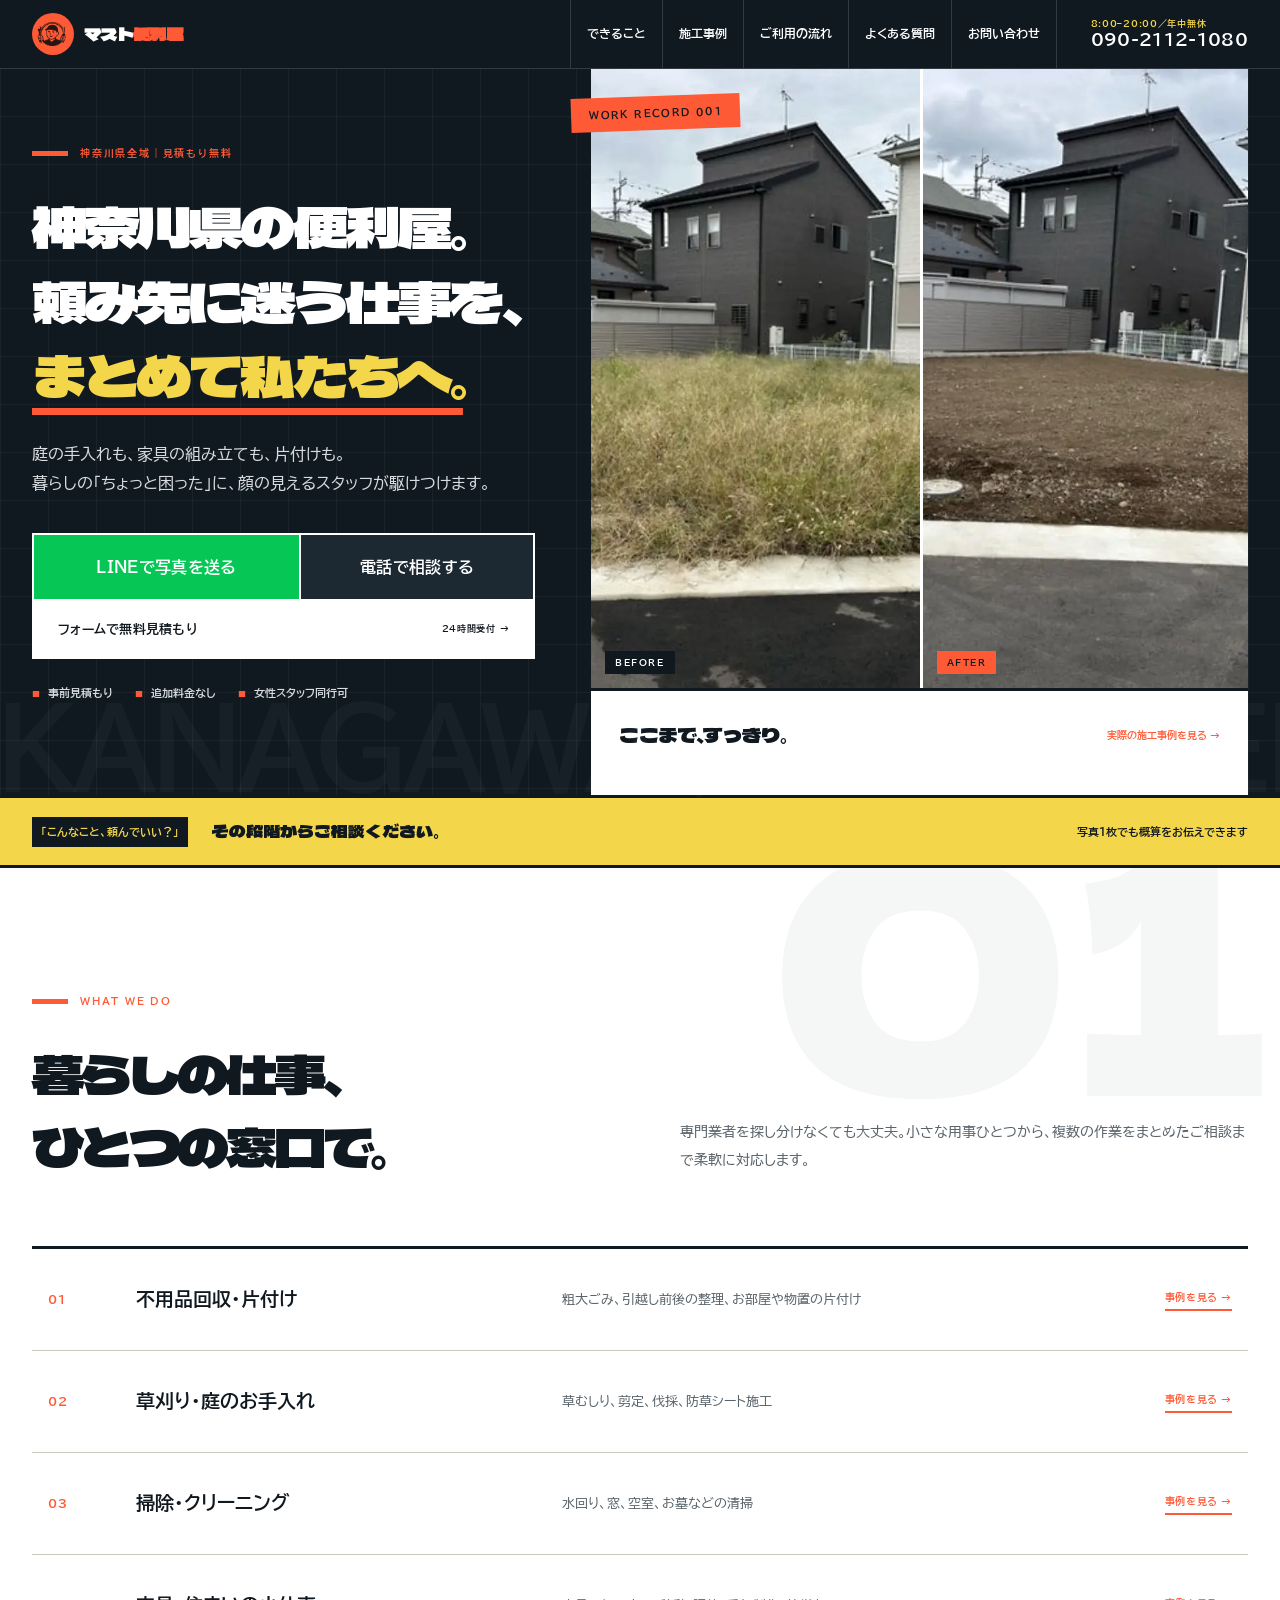
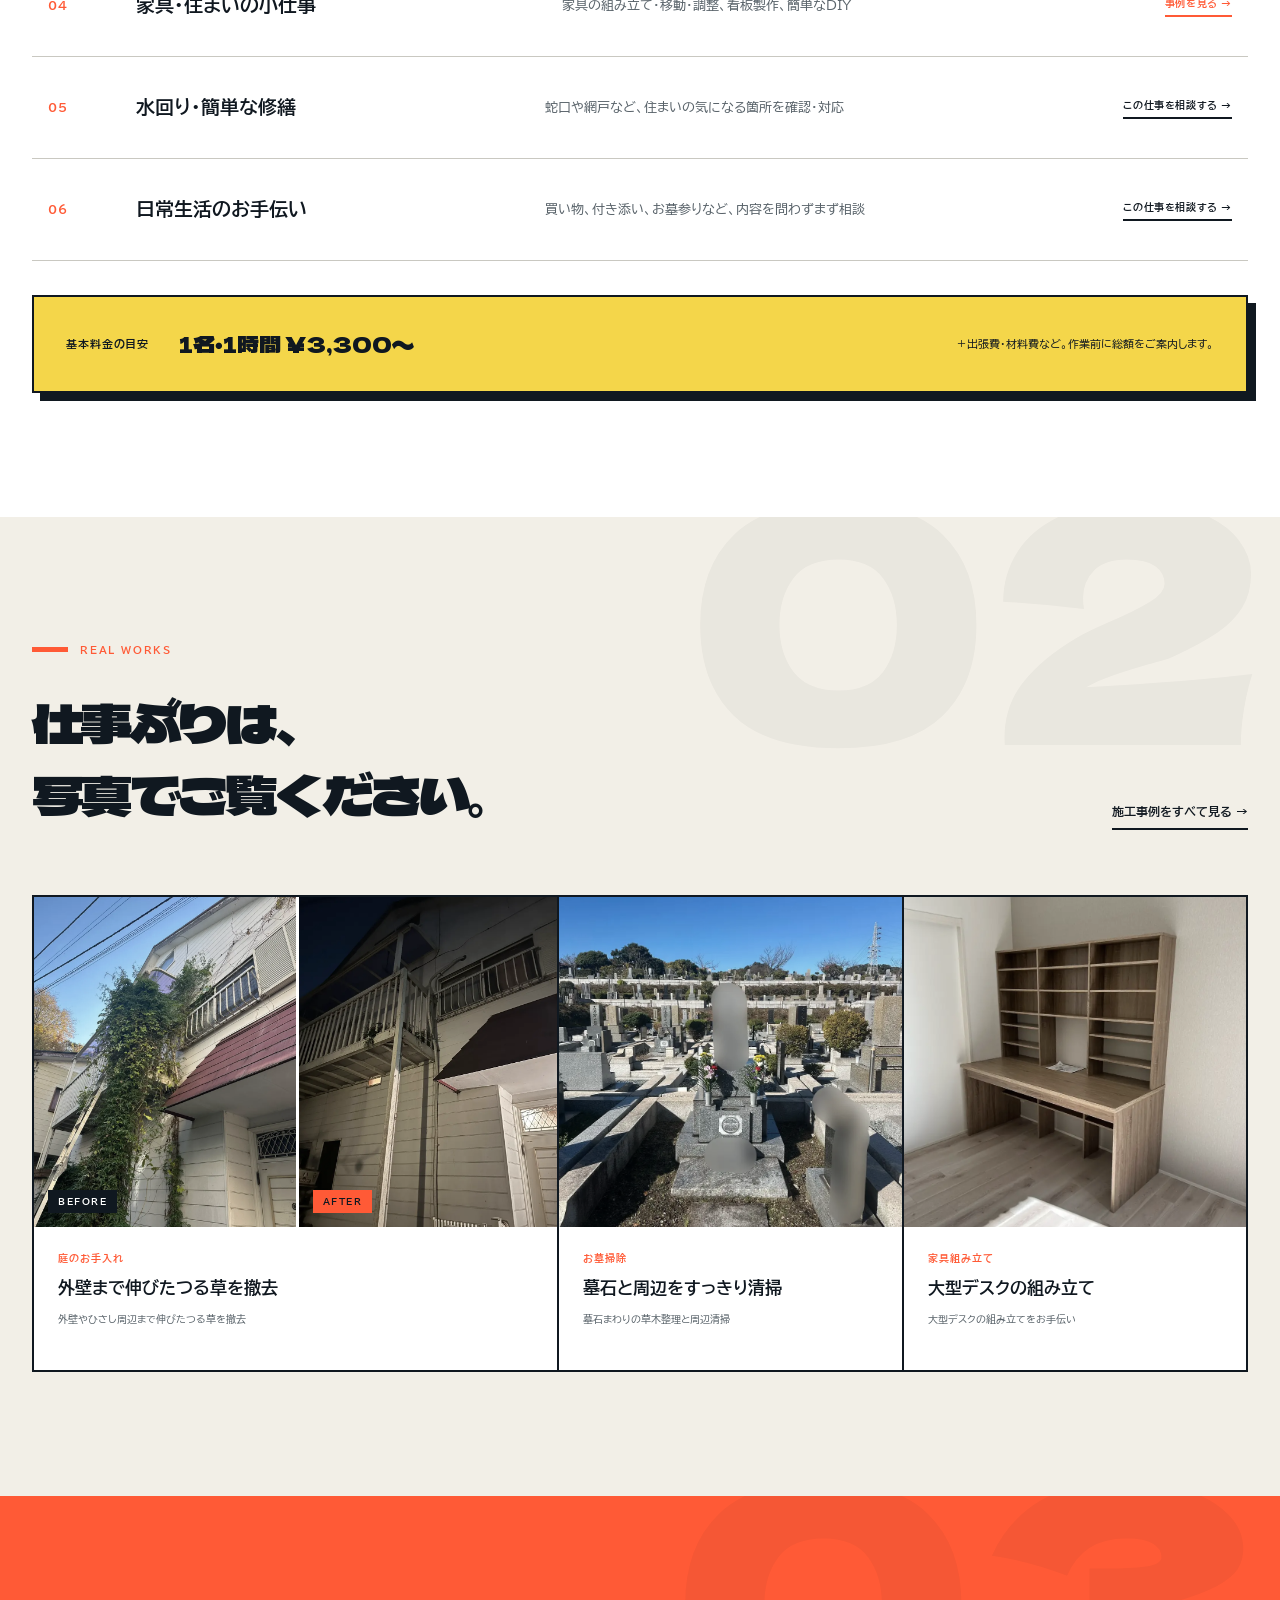
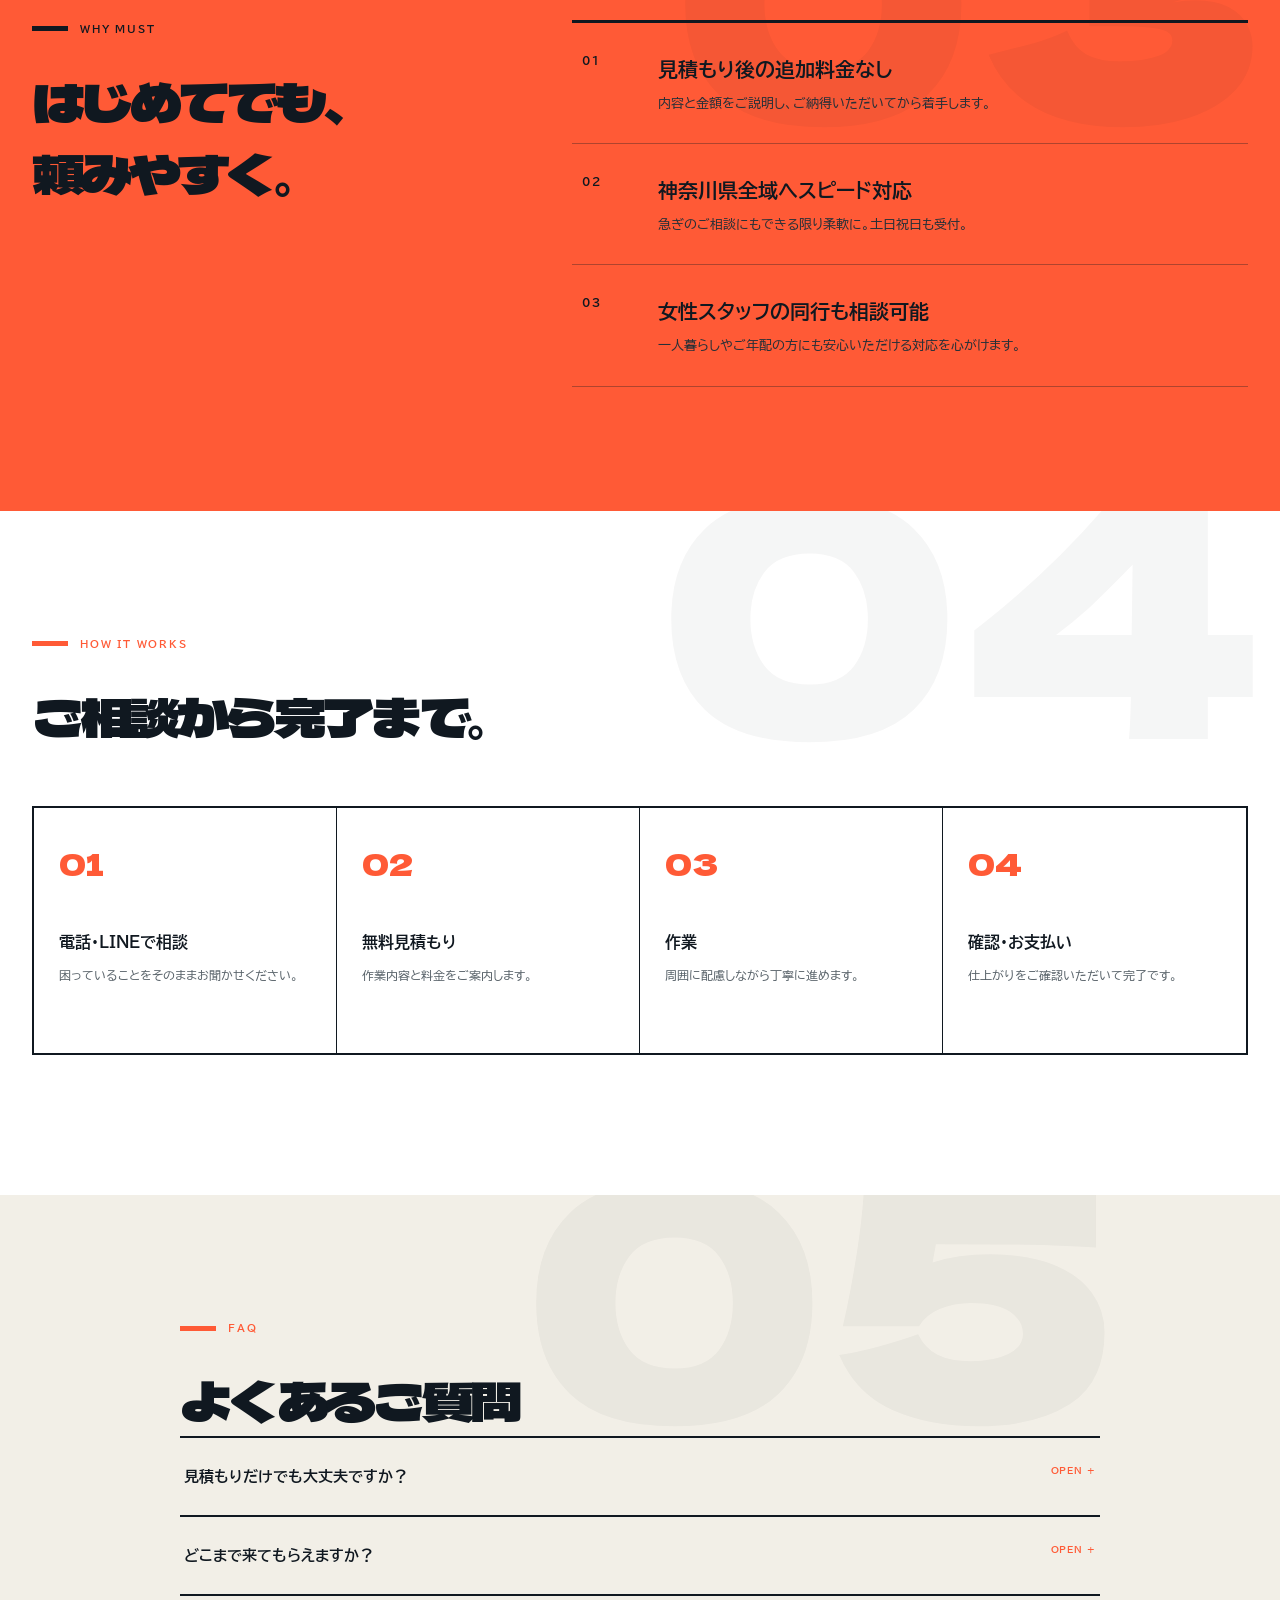
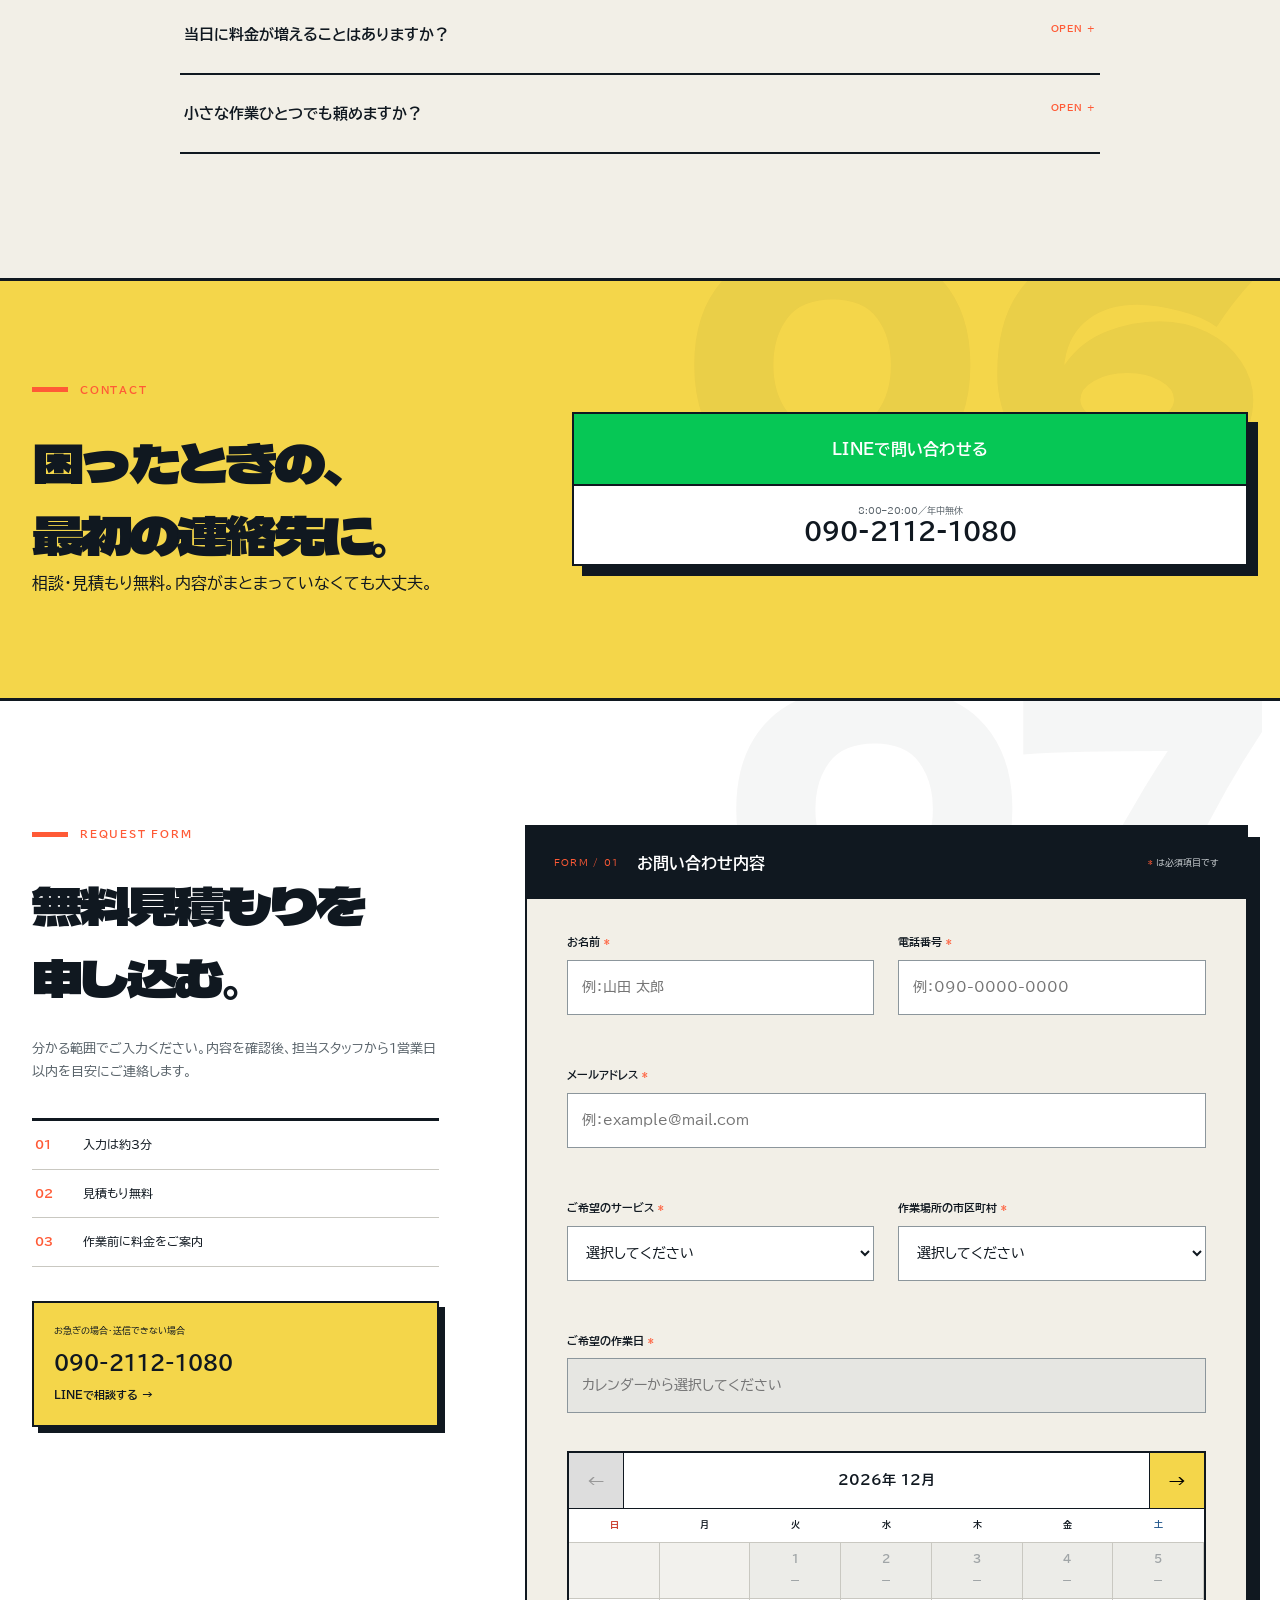
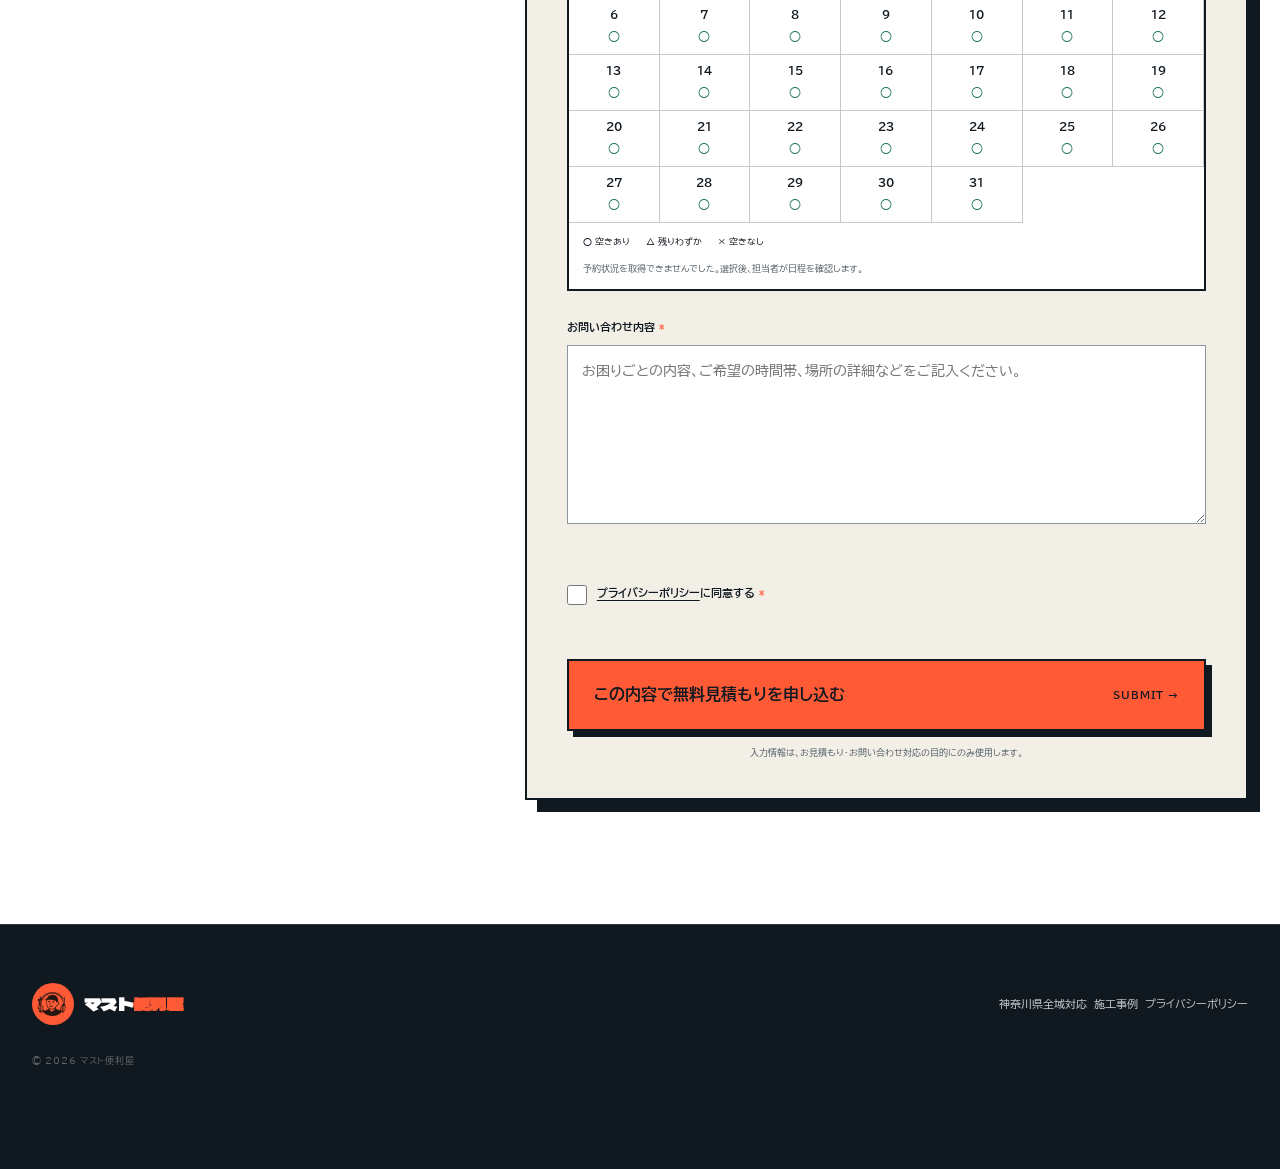
==== commit de226b69: "Add fixed header with inquiry navigation and responsive spacing" ====
--- a/index.html
+++ b/index.html
@@ -1,5 +1,5 @@
-<!doctype html><html lang="ja"><head><meta charset="utf-8"><meta name="viewport" content="width=device-width,initial-scale=1"><title>神奈川県の便利屋｜片付け・草刈り・家具組み立てならマスト便利屋</title><meta name="description" content="神奈川県全域対応のマスト便利屋。片付け、草刈り・庭の手入れ、家具の組み立て、お墓掃除など、暮らしのお困りごとを幅広くお手伝いします。見積もり無料。"><link rel="canonical" href="https://masuto-benriya.com/"><meta property="og:title" content="神奈川県の便利屋｜マスト便利屋"><meta property="og:description" content="片付け、草刈り・庭の手入れ、家具の組み立て、お墓掃除など、神奈川県の暮らしのお困りごとに幅広く対応します。"><meta property="og:type" content="website"><meta property="og:url" content="https://masuto-benriya.com/"><meta property="og:image" content="https://masuto-benriya.com/assets/cases/og-work.jpg"><meta property="og:site_name" content="マスト便利屋"><meta property="og:locale" content="ja_JP"><meta name="twitter:card" content="summary_large_image"><meta name="twitter:title" content="神奈川県の便利屋｜マスト便利屋"><meta name="twitter:description" content="片付け、草刈り・庭の手入れ、家具の組み立て、お墓掃除など、神奈川県の暮らしのお困りごとに幅広く対応します。"><meta name="twitter:image" content="https://masuto-benriya.com/assets/cases/og-work.jpg"><link rel="icon" href="favicon.png" type="image/png"><link rel="apple-touch-icon" href="favicon.png"><link rel="stylesheet" href="style.css?v=12"><script type="application/ld+json">{"@context":"https://schema.org","@type":"LocalBusiness","@id":"https://masuto-benriya.com/#business","name":"マスト便利屋","description":"片付け、草刈り・庭の手入れ、家具の組み立て、お墓掃除など、神奈川県の暮らしのお困りごとに対応する便利屋です。","url":"https://masuto-benriya.com/","logo":"https://masuto-benriya.com/must_benriya_logo.webp","image":"https://masuto-benriya.com/assets/cases/og-work.jpg","telephone":"+81-90-2112-1080","priceRange":"¥3,300〜","areaServed":{"@type":"AdministrativeArea","name":"神奈川県"},"openingHoursSpecification":{"@type":"OpeningHoursSpecification","dayOfWeek":["Monday","Tuesday","Wednesday","Thursday","Friday","Saturday","Sunday"],"opens":"08:00","closes":"20:00"},"hasOfferCatalog":{"@type":"OfferCatalog","name":"便利屋サービス","itemListElement":[{"@type":"Offer","itemOffered":{"@type":"Service","name":"片付け・搬出のお手伝い"}},{"@type":"Offer","itemOffered":{"@type":"Service","name":"草刈り・庭のお手入れ"}},{"@type":"Offer","itemOffered":{"@type":"Service","name":"掃除・クリーニング"}},{"@type":"Offer","itemOffered":{"@type":"Service","name":"家具の組み立て・住まいの小仕事"}}]}}</script></head><body id="top">
-<header class="header"><div class="wrap head"><a class="brand" href="index.html"><img src="must_benriya_logo.webp" alt="" width="320" height="269"><b>マスト<span>便利屋</span></b></a><button class="menu" aria-expanded="false">メニュー</button><nav><a href="#services">できること</a><a href="cases.html">施工事例</a><a href="#flow">ご利用の流れ</a><a href="#faq">よくある質問</a></nav><a class="tel" href="tel:09021121080"><small>8:00–20:00／年中無休</small>090-2112-1080</a></div></header>
+<!doctype html><html lang="ja"><head><meta charset="utf-8"><meta name="viewport" content="width=device-width,initial-scale=1"><title>神奈川県の便利屋｜片付け・草刈り・家具組み立てならマスト便利屋</title><meta name="description" content="神奈川県全域対応のマスト便利屋。片付け、草刈り・庭の手入れ、家具の組み立て、お墓掃除など、暮らしのお困りごとを幅広くお手伝いします。見積もり無料。"><link rel="canonical" href="https://masuto-benriya.com/"><meta property="og:title" content="神奈川県の便利屋｜マスト便利屋"><meta property="og:description" content="片付け、草刈り・庭の手入れ、家具の組み立て、お墓掃除など、神奈川県の暮らしのお困りごとに幅広く対応します。"><meta property="og:type" content="website"><meta property="og:url" content="https://masuto-benriya.com/"><meta property="og:image" content="https://masuto-benriya.com/assets/cases/og-work.jpg"><meta property="og:site_name" content="マスト便利屋"><meta property="og:locale" content="ja_JP"><meta name="twitter:card" content="summary_large_image"><meta name="twitter:title" content="神奈川県の便利屋｜マスト便利屋"><meta name="twitter:description" content="片付け、草刈り・庭の手入れ、家具の組み立て、お墓掃除など、神奈川県の暮らしのお困りごとに幅広く対応します。"><meta name="twitter:image" content="https://masuto-benriya.com/assets/cases/og-work.jpg"><link rel="icon" href="favicon.png" type="image/png"><link rel="apple-touch-icon" href="favicon.png"><link rel="stylesheet" href="style.css?v=13"><script type="application/ld+json">{"@context":"https://schema.org","@type":"LocalBusiness","@id":"https://masuto-benriya.com/#business","name":"マスト便利屋","description":"片付け、草刈り・庭の手入れ、家具の組み立て、お墓掃除など、神奈川県の暮らしのお困りごとに対応する便利屋です。","url":"https://masuto-benriya.com/","logo":"https://masuto-benriya.com/must_benriya_logo.webp","image":"https://masuto-benriya.com/assets/cases/og-work.jpg","telephone":"+81-90-2112-1080","priceRange":"¥3,300〜","areaServed":{"@type":"AdministrativeArea","name":"神奈川県"},"openingHoursSpecification":{"@type":"OpeningHoursSpecification","dayOfWeek":["Monday","Tuesday","Wednesday","Thursday","Friday","Saturday","Sunday"],"opens":"08:00","closes":"20:00"},"hasOfferCatalog":{"@type":"OfferCatalog","name":"便利屋サービス","itemListElement":[{"@type":"Offer","itemOffered":{"@type":"Service","name":"片付け・搬出のお手伝い"}},{"@type":"Offer","itemOffered":{"@type":"Service","name":"草刈り・庭のお手入れ"}},{"@type":"Offer","itemOffered":{"@type":"Service","name":"掃除・クリーニング"}},{"@type":"Offer","itemOffered":{"@type":"Service","name":"家具の組み立て・住まいの小仕事"}}]}}</script></head><body id="top">
+<header class="header"><div class="wrap head"><a class="brand" href="index.html"><img src="must_benriya_logo.webp" alt="" width="320" height="269"><b>マスト<span>便利屋</span></b></a><button class="menu" aria-expanded="false">メニュー</button><nav><a href="#services">できること</a><a href="cases.html">施工事例</a><a href="#flow">ご利用の流れ</a><a href="#faq">よくある質問</a><a class="inquiry-jump" href="#inquiry">お問い合わせ</a></nav><a class="tel" href="tel:09021121080"><small>8:00–20:00／年中無休</small>090-2112-1080</a></div></header>
 <main><section class="hero"><div class="wrap hero-grid"><div><p class="eyebrow">神奈川県全域｜見積もり無料</p><h1>神奈川県の便利屋。<br>頼み先に迷う仕事を、<br><em>まとめて私たちへ。</em></h1><p class="lead">庭の手入れも、家具の組み立ても、片付けも。<br>暮らしの「ちょっと困った」に、顔の見えるスタッフが駆けつけます。</p><div class="actions"><a class="btn line" href="https://line.me/R/ti/p/@frb0743r">LINEで写真を送る</a><a class="btn dark" href="tel:09021121080">電話で相談する</a><a class="btn form-jump inquiry-jump" href="#inquiry"><span>フォームで無料見積もり</span><small>24時間受付 →</small></a></div><ul class="trust"><li>事前見積もり</li><li>追加料金なし</li><li>女性スタッフ同行可</li></ul></div><a class="hero-work" href="cases.html"><div class="compare"><figure><img src="assets/cases/vacant-lot-before.webp" alt="雑草が伸びた空き地の草刈り前" width="1167" height="886" fetchpriority="high"><b>BEFORE</b></figure><figure><img src="assets/cases/vacant-lot-after.webp" alt="草刈りを終えて見通しが良くなった空き地" width="1173" height="877" decoding="async"><b>AFTER</b></figure></div><p><strong>ここまで、すっきり。</strong><span>実際の施工事例を見る →</span></p></a></div></section>
 <div class="band"><div class="wrap"><b>「こんなこと、頼んでいい？」</b><strong>その段階からご相談ください。</strong><span>写真1枚でも概算をお伝えできます</span></div></div>
 <section class="section white numbered-section" data-section-no="01" id="services"><div class="wrap"><div class="section-head"><div><p class="eyebrow">WHAT WE DO</p><h2>暮らしの仕事、<br>ひとつの窓口で。</h2></div><p>専門業者を探し分けなくても大丈夫。小さな用事ひとつから、複数の作業をまとめたご相談まで柔軟に対応します。</p></div><div class="services"><a class="service-row has-case" href="cases.html#junk"><i>01</i><h3>不用品回収・片付け</h3><p>粗大ごみ、引越し前後の整理、お部屋や物置の片付け</p><span>事例を見る →</span></a><a class="service-row has-case" href="cases.html#garden"><i>02</i><h3>草刈り・庭のお手入れ</h3><p>草むしり、剪定、伐採、防草シート施工</p><span>事例を見る →</span></a><a class="service-row has-case" href="cases.html#daily"><i>03</i><h3>掃除・クリーニング</h3><p>水回り、窓、空室、お墓などの清掃</p><span>事例を見る →</span></a><a class="service-row has-case" href="cases.html#furniture"><i>04</i><h3>家具・住まいの小仕事</h3><p>家具の組み立て・移動・調整、看板製作、簡単なDIY</p><span>事例を見る →</span></a><a class="service-row consult" href="#inquiry" data-service="water"><i>05</i><h3>水回り・簡単な修繕</h3><p>蛇口や網戸など、住まいの気になる箇所を確認・対応</p><span>この仕事を相談する →</span></a><a class="service-row consult" href="#inquiry" data-service="helper"><i>06</i><h3>日常生活のお手伝い</h3><p>買い物、付き添い、お墓参りなど、内容を問わずまず相談</p><span>この仕事を相談する →</span></a></div><div class="price"><b>基本料金の目安</b><strong>1名・1時間 ¥3,300〜</strong><span>＋出張費・材料費など。作業前に総額をご案内します。</span></div></div></section>
--- a/style.css
+++ b/style.css
@@ -5,11 +5,12 @@
   --yellow:#f4d64a;--steel:#8c969c;--line:#c9c8c1;--muted:#59636a;
   --body:'BIZ UDPGothic','Yu Gothic',sans-serif;--display:'Dela Gothic One','Yu Gothic',sans-serif;
   --primary-color:#ff5a36;--primary-dark:#c93d20;--bg-white:#fff;--text-main:#101820;
-  --text-sub:#59636a;--text-muted:#59636a;--radius-round:0;--shadow:12px 12px 0 rgba(16,24,32,.12)
+  --text-sub:#59636a;--text-muted:#59636a;--radius-round:0;--shadow:12px 12px 0 rgba(16,24,32,.12);
+  --header-h:68px;--header-h-mobile:58px
 }
 *{box-sizing:border-box}
-html{scroll-behavior:smooth;overflow-x:hidden}
-body{margin:0;background:var(--paper);color:var(--ink);font-family:var(--body);line-height:1.8;overflow-x:hidden}
+html{scroll-behavior:smooth;scroll-padding-top:var(--header-h);overflow-x:hidden}
+body{margin:0;padding-top:var(--header-h);background:var(--paper);color:var(--ink);font-family:var(--body);line-height:1.8;overflow-x:hidden}
 a{color:inherit;text-decoration:none}
 img{display:block;width:100%;height:auto}
 h1,h2,h3,p{margin-top:0}
@@ -18,15 +19,15 @@
 .wrap{width:min(1220px,calc(100% - 64px));margin-inline:auto}
 
 /* Utility header */
-.header{position:sticky;top:0;z-index:50;background:var(--ink);color:var(--white);border-bottom:1px solid #ffffff26}
-.head{height:76px;display:flex;align-items:center;gap:28px}
-.brand{display:flex;align-items:center;gap:11px;white-space:nowrap;font-family:var(--display);font-size:18px;letter-spacing:-.04em}
-.brand img{width:47px;height:47px;padding:6px 8px 6px 5px;object-fit:contain;background:var(--orange);border-radius:50%}
+.header{position:fixed;inset:0 0 auto;z-index:80;background:var(--ink);color:var(--white);border-bottom:1px solid #ffffff26}
+.head{height:var(--header-h);display:flex;align-items:center;gap:18px}
+.brand{display:flex;align-items:center;gap:10px;white-space:nowrap;font-family:var(--display);font-size:17px;letter-spacing:-.04em}
+.brand img{width:42px;height:42px;padding:6px 8px 6px 5px;object-fit:contain;background:var(--orange);border-radius:50%}
 .brand span{color:var(--orange)}
 nav{display:flex;gap:0;margin-left:auto;height:100%;border-left:1px solid #ffffff26}
-nav a{display:flex;align-items:center;padding:0 22px;border-right:1px solid #ffffff26;font-size:12px;font-weight:700;transition:background .2s,color .2s}
+nav a{display:flex;align-items:center;padding:0 16px;border-right:1px solid #ffffff26;font-size:12px;font-weight:700;transition:background .2s,color .2s}
 nav a:hover,nav a[aria-current]{background:var(--orange);color:var(--ink)}
-.tel{align-self:stretch;display:flex;flex-direction:column;justify-content:center;padding:0 0 0 22px;font-size:18px;font-weight:700;line-height:1.25;letter-spacing:.02em}
+.tel{align-self:stretch;display:flex;flex-direction:column;justify-content:center;padding:0 0 0 16px;font-size:17px;font-weight:700;line-height:1.25;letter-spacing:.02em}
 .tel small{font-size:9px;color:var(--yellow);letter-spacing:.08em}
 .menu{display:none;color:var(--white);background:transparent;border:1px solid #ffffff66;padding:8px 12px;font-weight:700}
 
@@ -146,9 +147,9 @@
 .mobile-cta{display:none}
 
 /* Inquiry form */
-.inquiry{scroll-margin-top:76px;border-top:3px solid var(--ink)}
+.inquiry{scroll-margin-top:var(--header-h);border-top:3px solid var(--ink)}
 .inquiry-layout{display:grid;grid-template-columns:.72fr 1.28fr;gap:86px;align-items:start}
-.inquiry-intro{position:sticky;top:110px}
+.inquiry-intro{position:sticky;top:100px}
 .inquiry-intro h2{margin:0 0 24px;font-family:var(--display);font-size:clamp(34px,4vw,56px);font-weight:400;line-height:1.4;letter-spacing:-.07em}
 .inquiry-intro>p:not(.eyebrow){max-width:430px;color:var(--muted);font-size:13px}
 .inquiry-notes{margin-top:35px;border-top:3px solid var(--ink)}
@@ -181,7 +182,7 @@
 .cases-hero:after{content:"WORKS";position:absolute;right:-25px;bottom:-48px;font-family:var(--display);font-size:190px;line-height:1;color:#ffffff09;pointer-events:none}
 .cases-hero h1{max-width:950px;margin:20px 0 30px;font-family:var(--display);font-size:clamp(42px,6vw,78px);font-weight:400;line-height:1.3;letter-spacing:-.08em}
 .cases-hero>div>p:last-child{max-width:650px;margin:0;color:#c6cdd1;font-size:13px}
-.filters{position:sticky;top:76px;z-index:30;background:var(--yellow);border-block:2px solid var(--ink)}
+.filters{position:sticky;top:var(--header-h);z-index:30;background:var(--yellow);border-block:2px solid var(--ink)}
 .filters .wrap{display:flex;gap:0;overflow:auto;padding-block:0}
 .filters button{min-height:58px;padding:0 23px;white-space:nowrap;border:0;border-right:1px solid var(--ink);background:transparent;color:var(--ink);font-size:11px;font-weight:700;cursor:pointer}
 .filters button:first-child{border-left:1px solid var(--ink)}
@@ -204,7 +205,7 @@
 dd i{margin-left:5px;padding:2px 5px;background:var(--yellow);color:var(--ink);font-style:normal;font-size:8px}
 
 /* Privacy legacy compatibility */
-.header-container{min-height:76px;display:flex;align-items:center;justify-content:center}
+.header-container{min-height:var(--header-h);display:flex;align-items:center;justify-content:center}
 .logo-link{display:flex;align-items:center;gap:10px;color:var(--white)}
 .header-logo-img{width:45px;height:45px;padding:6px 8px 6px 5px;object-fit:contain;background:var(--orange);border-radius:50%}
 .logo-text{margin:0;font-family:var(--display);font-size:18px}.logo-text span{color:var(--orange)}
@@ -216,7 +217,7 @@
 .js .is-visible{opacity:1;transform:none}
 
 @media(max-width:980px){
-  nav{display:none;position:absolute;top:76px;left:0;right:0;height:auto;margin:0;padding:0;background:var(--ink);border:0;flex-direction:column}
+  nav{display:none;position:absolute;top:var(--header-h);left:0;right:0;height:auto;margin:0;padding:0;background:var(--ink);border:0;flex-direction:column}
   nav.open{display:flex}nav a{min-height:54px;border:0;border-bottom:1px solid #ffffff26;padding:0 28px}.menu{display:block;margin-left:auto}.tel{display:none}
   .hero-grid{grid-template-columns:1fr;min-height:auto}.hero-grid>div:first-child{padding:75px 0 70px}.hero-work{margin:0}.hero-work .compare{height:540px}.hero-work>p{padding-inline:28px}
   .section-head,.two{grid-template-columns:1fr;gap:32px}.cards{grid-template-columns:1fr 1fr}.wide{grid-column:1/-1}.works-head a{justify-self:start}
@@ -226,7 +227,7 @@
 }
 
 @media(max-width:640px){
-  body{padding-bottom:62px}.wrap{width:calc(100% - 32px)}.head{height:64px}.brand{font-size:16px}.brand img{width:40px;height:40px}nav{top:64px}
+  html{scroll-padding-top:var(--header-h-mobile)}body{padding-top:var(--header-h-mobile);padding-bottom:62px}.wrap{width:calc(100% - 32px)}.head{height:var(--header-h-mobile)}.brand{font-size:16px}.brand img{width:38px;height:38px}nav{top:var(--header-h-mobile)}
   .hero-grid>div:first-child{padding:54px 0 55px}.hero h1{font-size:38px;line-height:1.42}.lead{font-size:14px}.lead br{display:none}.actions{grid-template-columns:1fr}.actions .btn:first-child{border-right:0;border-bottom:2px solid var(--white)}.actions .form-jump{min-height:60px}.trust{gap:6px 13px;font-size:10px}
   .hero-work{margin-inline:0}.hero-work:before{left:9px;top:12px}.hero-work .compare{height:330px}.hero-work>p{height:76px;padding:13px 17px}.hero-work strong{font-size:15px}.hero-work span{font-size:9px}
   .band .wrap{min-height:74px;display:block;padding-block:12px}.band b{display:inline-block;margin-bottom:5px}.band strong{display:block;font-size:15px}.band span{display:none}
@@ -237,7 +238,7 @@
   .flow{grid-template-columns:1fr}.flow li{min-height:185px;border-right:0;border-bottom:1px solid var(--ink)!important}.flow li:last-child{border-bottom:0!important}.flow h3{margin-top:20px}
   .faq summary{font-size:13px}.contact{padding:75px 0}.contact-actions{box-shadow:6px 6px 0 var(--ink)}
   footer .wrap{grid-template-columns:1fr}.mobile-cta{position:fixed;z-index:70;bottom:0;left:0;right:0;height:62px;display:grid;grid-template-columns:1fr 1.35fr;border-top:2px solid var(--ink);background:var(--white)}.mobile-cta a{display:flex;align-items:center;justify-content:center;font-size:13px;font-weight:700}.mobile-cta a:last-child{background:#06c755;color:#fff;border-left:2px solid var(--ink)}
-  .cases-hero{padding:68px 0 62px}.cases-hero h1{font-size:39px}.filters{top:64px}.filters button{min-height:54px;padding-inline:18px}.case-list{gap:88px}.case-images{height:345px}.case-info{grid-template-columns:1fr;gap:24px}.case-info h2{font-size:23px}.three{grid-template-columns:1fr;height:auto}.three img{height:300px}.case-detail:before{left:-7px}
+  .cases-hero{padding:68px 0 62px}.cases-hero h1{font-size:39px}.filters{top:var(--header-h-mobile)}.filters button{min-height:54px;padding-inline:18px}.case-list{gap:88px}.case-images{height:345px}.case-info{grid-template-columns:1fr;gap:24px}.case-info h2{font-size:23px}.three{grid-template-columns:1fr;height:auto}.three img{height:300px}.case-detail:before{left:-7px}.inquiry{scroll-margin-top:var(--header-h-mobile)}
   .inquiry-layout{gap:42px}.form-panel{margin-inline:-8px;box-shadow:6px 6px 0 var(--ink)}.form-panel-head{grid-template-columns:auto 1fr;padding:0 18px}.form-panel-head small{grid-column:1/-1;display:none}.form-grid{grid-template-columns:1fr;padding:8px 12px 24px}.field,.field.full{grid-column:1;padding:16px 6px 2px}.calendar-day{min-height:49px}.calendar-legend{gap:10px;flex-wrap:wrap}.form-submit{min-height:68px;padding-inline:15px}.form-submit span{font-size:12px}.form-state{min-height:440px;padding:55px 20px}.form-state h3{font-size:23px}
 }
 
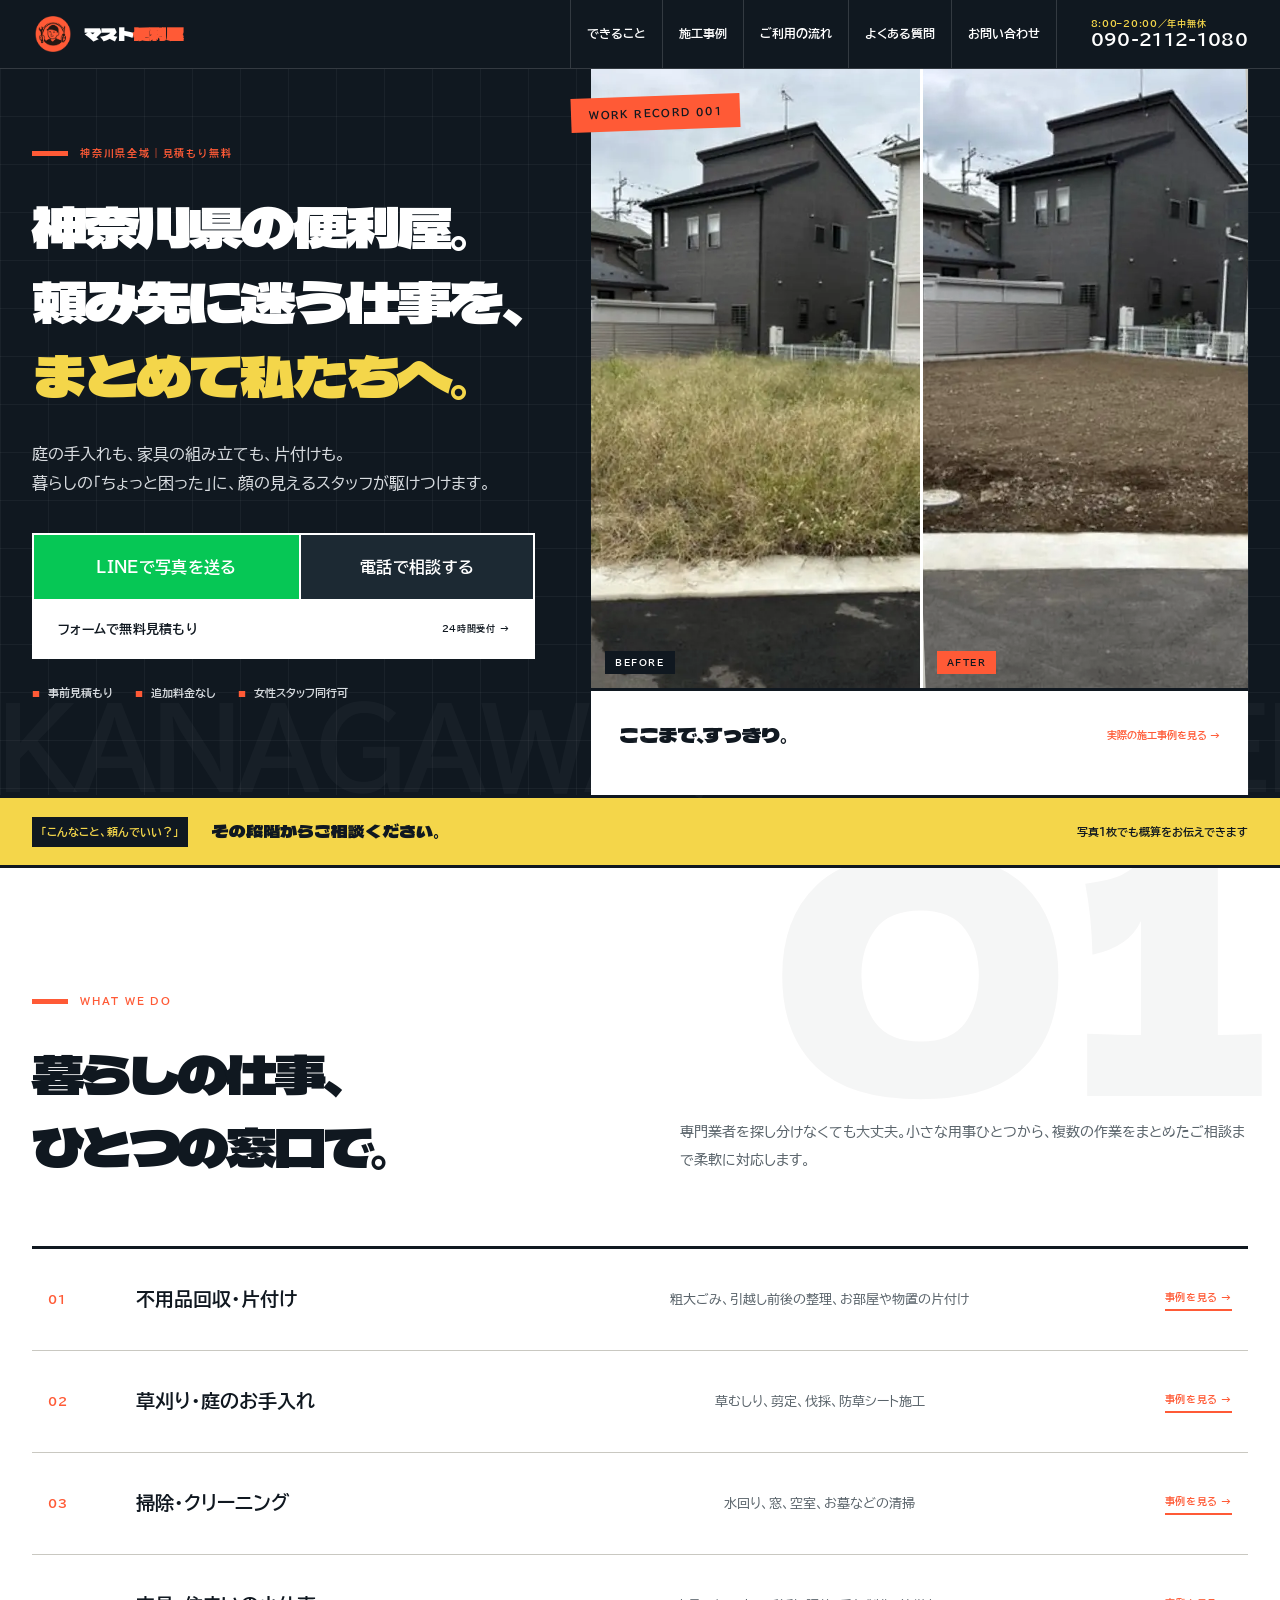
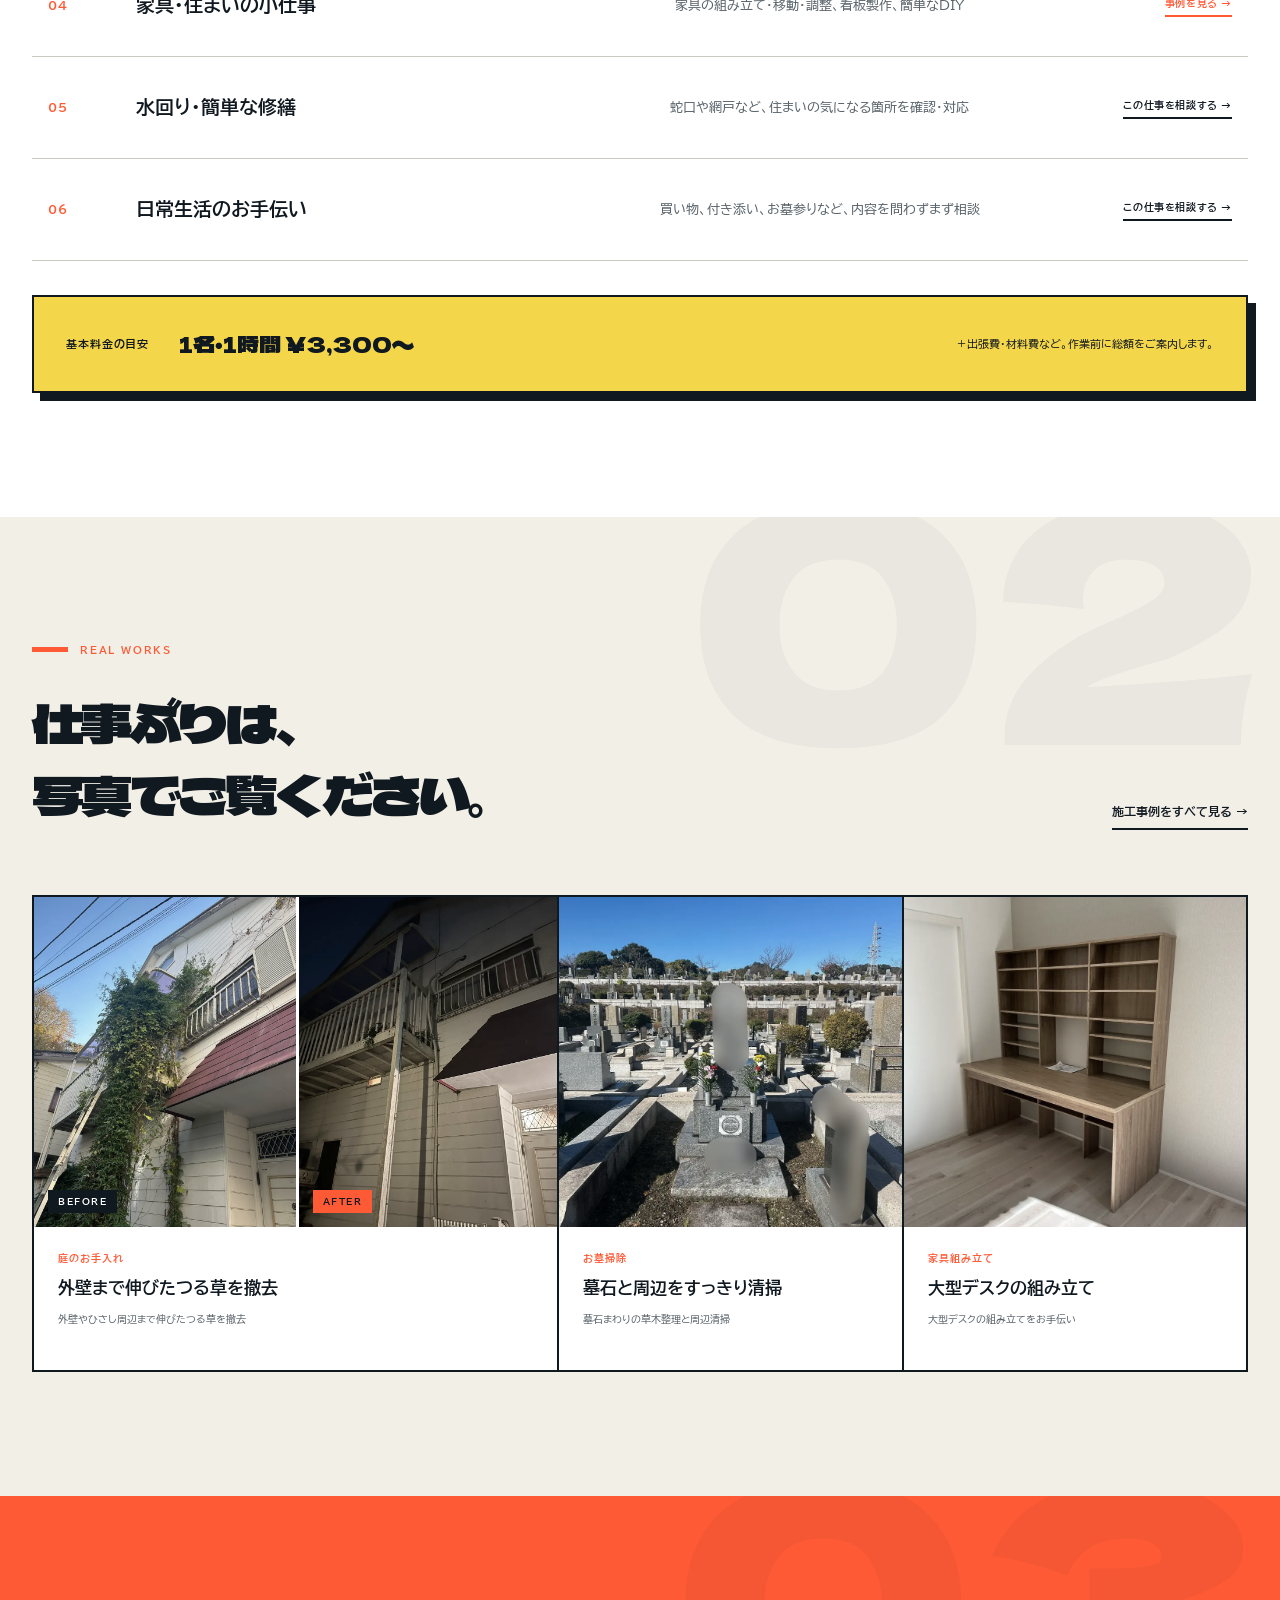
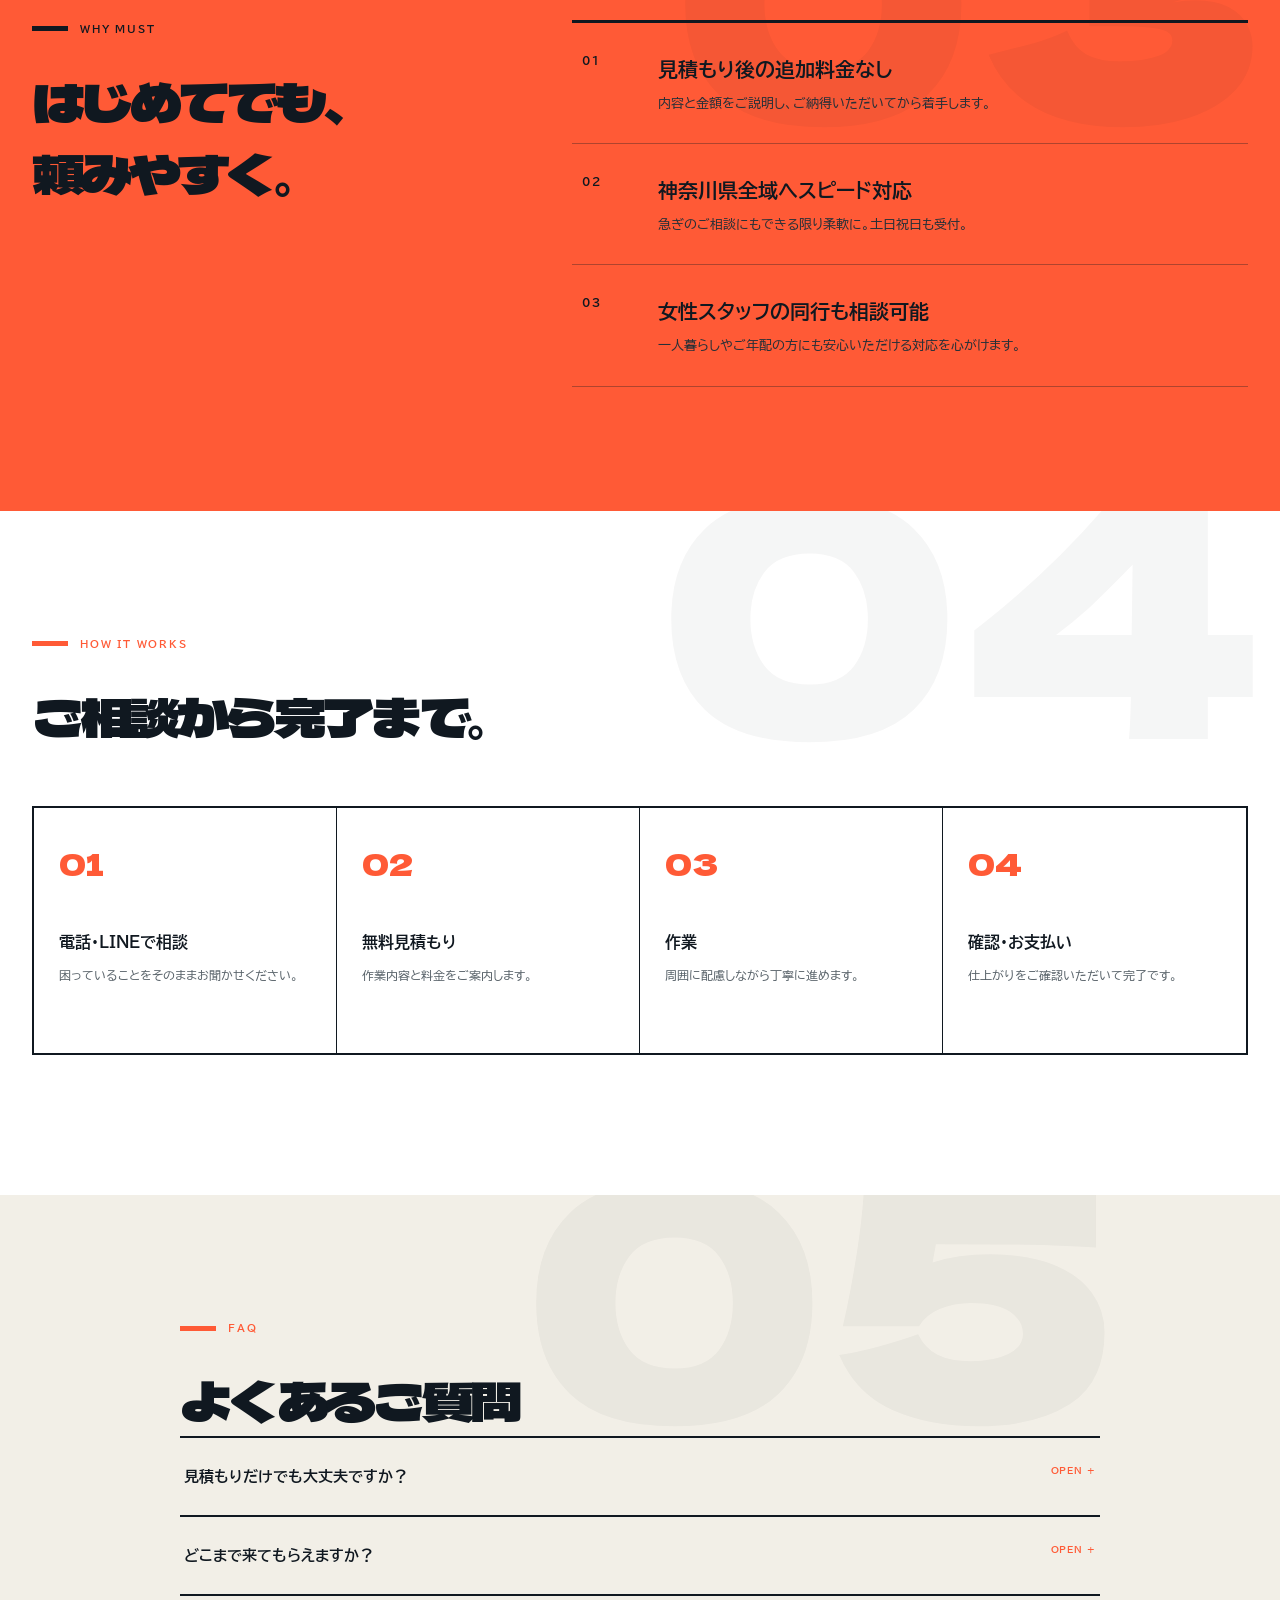
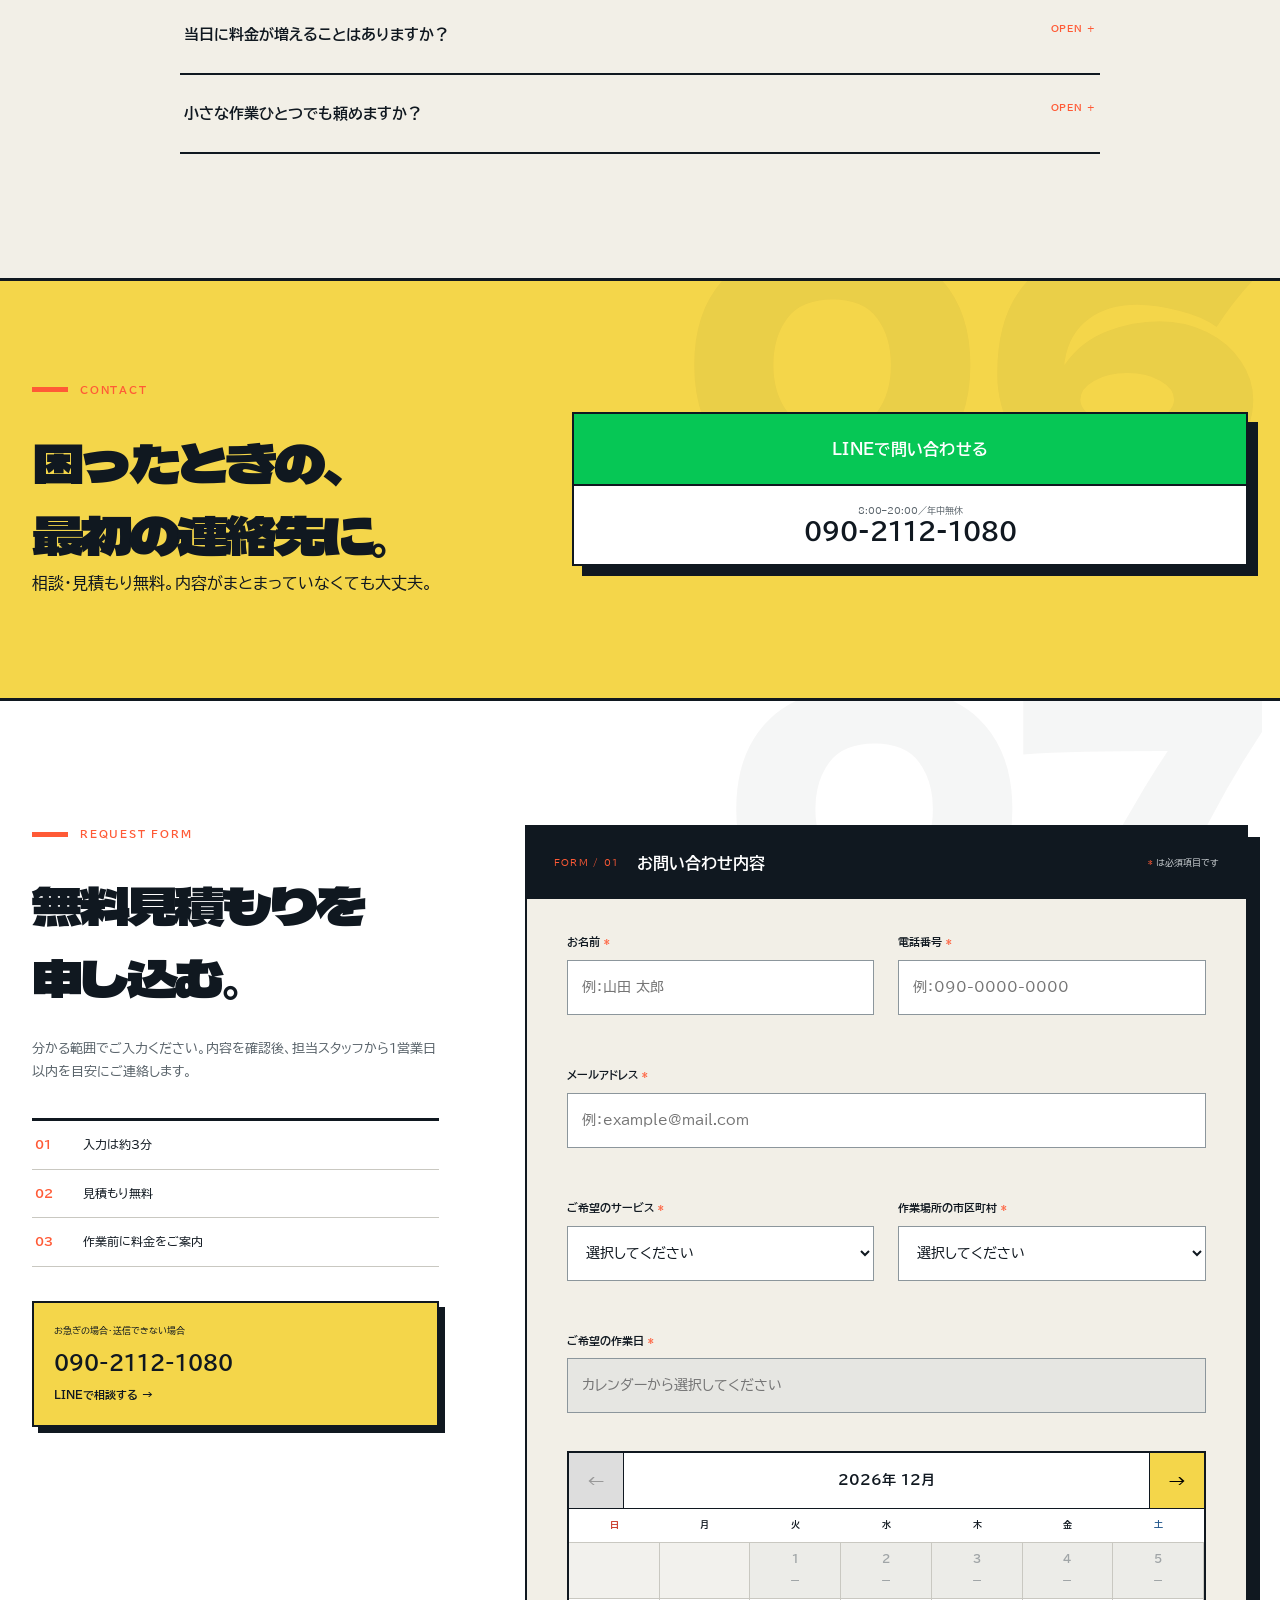
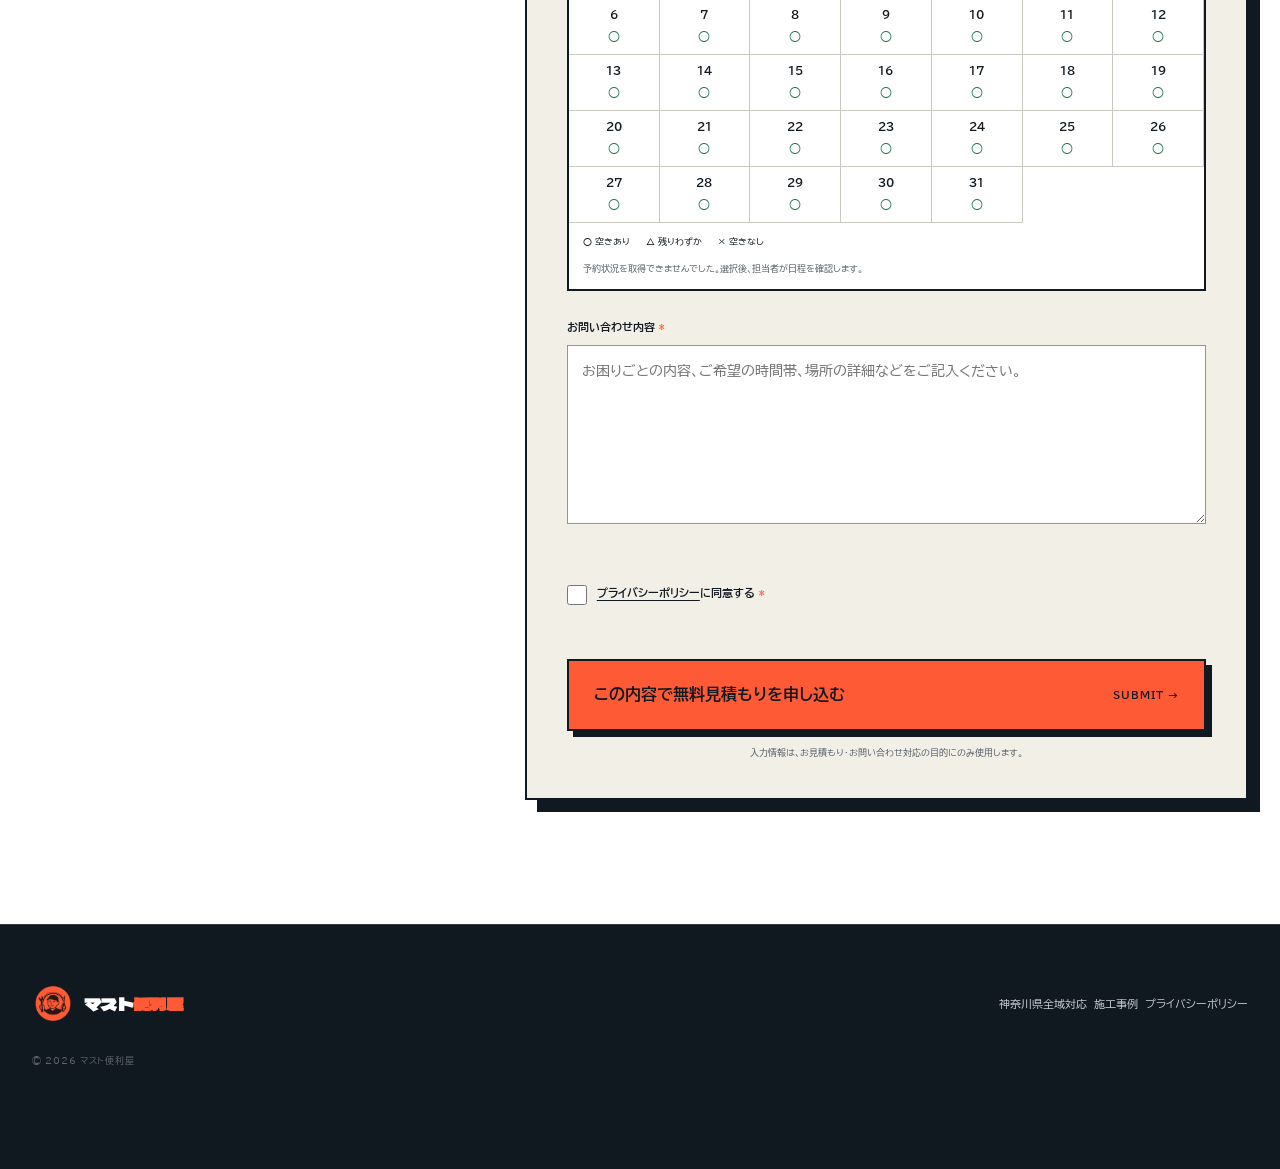
==== commit afe771cd: "Add work data panels and correct case photo presentation" ====
--- a/index.html
+++ b/index.html
@@ -1,6 +1,6 @@
-<!doctype html><html lang="ja"><head><meta charset="utf-8"><meta name="viewport" content="width=device-width,initial-scale=1"><title>神奈川県の便利屋｜片付け・草刈り・家具組み立てならマスト便利屋</title><meta name="description" content="神奈川県全域対応のマスト便利屋。片付け、草刈り・庭の手入れ、家具の組み立て、お墓掃除など、暮らしのお困りごとを幅広くお手伝いします。見積もり無料。"><link rel="canonical" href="https://masuto-benriya.com/"><meta property="og:title" content="神奈川県の便利屋｜マスト便利屋"><meta property="og:description" content="片付け、草刈り・庭の手入れ、家具の組み立て、お墓掃除など、神奈川県の暮らしのお困りごとに幅広く対応します。"><meta property="og:type" content="website"><meta property="og:url" content="https://masuto-benriya.com/"><meta property="og:image" content="https://masuto-benriya.com/assets/cases/og-work.jpg"><meta property="og:site_name" content="マスト便利屋"><meta property="og:locale" content="ja_JP"><meta name="twitter:card" content="summary_large_image"><meta name="twitter:title" content="神奈川県の便利屋｜マスト便利屋"><meta name="twitter:description" content="片付け、草刈り・庭の手入れ、家具の組み立て、お墓掃除など、神奈川県の暮らしのお困りごとに幅広く対応します。"><meta name="twitter:image" content="https://masuto-benriya.com/assets/cases/og-work.jpg"><link rel="icon" href="favicon.png" type="image/png"><link rel="apple-touch-icon" href="favicon.png"><link rel="stylesheet" href="style.css?v=13"><script type="application/ld+json">{"@context":"https://schema.org","@type":"LocalBusiness","@id":"https://masuto-benriya.com/#business","name":"マスト便利屋","description":"片付け、草刈り・庭の手入れ、家具の組み立て、お墓掃除など、神奈川県の暮らしのお困りごとに対応する便利屋です。","url":"https://masuto-benriya.com/","logo":"https://masuto-benriya.com/must_benriya_logo.webp","image":"https://masuto-benriya.com/assets/cases/og-work.jpg","telephone":"+81-90-2112-1080","priceRange":"¥3,300〜","areaServed":{"@type":"AdministrativeArea","name":"神奈川県"},"openingHoursSpecification":{"@type":"OpeningHoursSpecification","dayOfWeek":["Monday","Tuesday","Wednesday","Thursday","Friday","Saturday","Sunday"],"opens":"08:00","closes":"20:00"},"hasOfferCatalog":{"@type":"OfferCatalog","name":"便利屋サービス","itemListElement":[{"@type":"Offer","itemOffered":{"@type":"Service","name":"片付け・搬出のお手伝い"}},{"@type":"Offer","itemOffered":{"@type":"Service","name":"草刈り・庭のお手入れ"}},{"@type":"Offer","itemOffered":{"@type":"Service","name":"掃除・クリーニング"}},{"@type":"Offer","itemOffered":{"@type":"Service","name":"家具の組み立て・住まいの小仕事"}}]}}</script></head><body id="top">
+<!doctype html><html lang="ja"><head><meta charset="utf-8"><meta name="viewport" content="width=device-width,initial-scale=1"><title>神奈川県の便利屋｜片付け・草刈り・家具組み立てならマスト便利屋</title><meta name="description" content="神奈川県全域対応のマスト便利屋。片付け、草刈り・庭の手入れ、家具の組み立て、お墓掃除など、暮らしのお困りごとを幅広くお手伝いします。見積もり無料。"><link rel="canonical" href="https://masuto-benriya.com/"><meta property="og:title" content="神奈川県の便利屋｜マスト便利屋"><meta property="og:description" content="片付け、草刈り・庭の手入れ、家具の組み立て、お墓掃除など、神奈川県の暮らしのお困りごとに幅広く対応します。"><meta property="og:type" content="website"><meta property="og:url" content="https://masuto-benriya.com/"><meta property="og:image" content="https://masuto-benriya.com/assets/cases/og-work.jpg"><meta property="og:site_name" content="マスト便利屋"><meta property="og:locale" content="ja_JP"><meta name="twitter:card" content="summary_large_image"><meta name="twitter:title" content="神奈川県の便利屋｜マスト便利屋"><meta name="twitter:description" content="片付け、草刈り・庭の手入れ、家具の組み立て、お墓掃除など、神奈川県の暮らしのお困りごとに幅広く対応します。"><meta name="twitter:image" content="https://masuto-benriya.com/assets/cases/og-work.jpg"><link rel="icon" href="favicon.png" type="image/png"><link rel="apple-touch-icon" href="favicon.png"><link rel="stylesheet" href="style.css?v=19"><script type="application/ld+json">{"@context":"https://schema.org","@type":"LocalBusiness","@id":"https://masuto-benriya.com/#business","name":"マスト便利屋","description":"片付け、草刈り・庭の手入れ、家具の組み立て、お墓掃除など、神奈川県の暮らしのお困りごとに対応する便利屋です。","url":"https://masuto-benriya.com/","logo":"https://masuto-benriya.com/must_benriya_logo.webp","image":"https://masuto-benriya.com/assets/cases/og-work.jpg","telephone":"+81-90-2112-1080","priceRange":"¥3,300〜","areaServed":{"@type":"AdministrativeArea","name":"神奈川県"},"openingHoursSpecification":{"@type":"OpeningHoursSpecification","dayOfWeek":["Monday","Tuesday","Wednesday","Thursday","Friday","Saturday","Sunday"],"opens":"08:00","closes":"20:00"},"hasOfferCatalog":{"@type":"OfferCatalog","name":"便利屋サービス","itemListElement":[{"@type":"Offer","itemOffered":{"@type":"Service","name":"片付け・搬出のお手伝い"}},{"@type":"Offer","itemOffered":{"@type":"Service","name":"草刈り・庭のお手入れ"}},{"@type":"Offer","itemOffered":{"@type":"Service","name":"掃除・クリーニング"}},{"@type":"Offer","itemOffered":{"@type":"Service","name":"家具の組み立て・住まいの小仕事"}}]}}</script></head><body id="top">
 <header class="header"><div class="wrap head"><a class="brand" href="index.html"><img src="must_benriya_logo.webp" alt="" width="320" height="269"><b>マスト<span>便利屋</span></b></a><button class="menu" aria-expanded="false">メニュー</button><nav><a href="#services">できること</a><a href="cases.html">施工事例</a><a href="#flow">ご利用の流れ</a><a href="#faq">よくある質問</a><a class="inquiry-jump" href="#inquiry">お問い合わせ</a></nav><a class="tel" href="tel:09021121080"><small>8:00–20:00／年中無休</small>090-2112-1080</a></div></header>
-<main><section class="hero"><div class="wrap hero-grid"><div><p class="eyebrow">神奈川県全域｜見積もり無料</p><h1>神奈川県の便利屋。<br>頼み先に迷う仕事を、<br><em>まとめて私たちへ。</em></h1><p class="lead">庭の手入れも、家具の組み立ても、片付けも。<br>暮らしの「ちょっと困った」に、顔の見えるスタッフが駆けつけます。</p><div class="actions"><a class="btn line" href="https://line.me/R/ti/p/@frb0743r">LINEで写真を送る</a><a class="btn dark" href="tel:09021121080">電話で相談する</a><a class="btn form-jump inquiry-jump" href="#inquiry"><span>フォームで無料見積もり</span><small>24時間受付 →</small></a></div><ul class="trust"><li>事前見積もり</li><li>追加料金なし</li><li>女性スタッフ同行可</li></ul></div><a class="hero-work" href="cases.html"><div class="compare"><figure><img src="assets/cases/vacant-lot-before.webp" alt="雑草が伸びた空き地の草刈り前" width="1167" height="886" fetchpriority="high"><b>BEFORE</b></figure><figure><img src="assets/cases/vacant-lot-after.webp" alt="草刈りを終えて見通しが良くなった空き地" width="1173" height="877" decoding="async"><b>AFTER</b></figure></div><p><strong>ここまで、すっきり。</strong><span>実際の施工事例を見る →</span></p></a></div></section>
+<main><section class="hero"><div class="wrap hero-grid"><div><p class="eyebrow">神奈川県全域｜見積もり無料</p><h1>神奈川県の便利屋。<br>頼み先に迷う仕事を、<br><em>まとめて私たちへ。</em></h1><p class="lead">庭の手入れも、家具の組み立ても、片付けも。<br>暮らしの「ちょっと困った」に、顔の見えるスタッフが駆けつけます。</p><div class="actions"><a class="btn line" href="https://line.me/R/ti/p/@frb0743r">LINEで写真を送る</a><a class="btn dark" href="tel:09021121080">電話で相談する</a><a class="btn form-jump inquiry-jump" href="#inquiry"><span>フォームで無料見積もり</span><small>24時間受付 →</small></a></div><ul class="trust"><li>事前見積もり</li><li>追加料金なし</li><li>女性スタッフ同行可</li></ul></div><a class="hero-work" href="cases.html"><div class="compare"><figure><img src="assets/cases/vacant-lot-before.webp" alt="雑草が伸びた空き地の草刈り前" width="1167" height="886" fetchpriority="high"><b>BEFORE</b></figure><figure><img class="level-corrected" src="assets/cases/vacant-lot-after.webp" alt="草刈りを終えて見通しが良くなった空き地" width="1173" height="877" decoding="async"><b>AFTER</b></figure></div><p><strong>ここまで、すっきり。</strong><span>実際の施工事例を見る →</span></p></a></div></section>
 <div class="band"><div class="wrap"><b>「こんなこと、頼んでいい？」</b><strong>その段階からご相談ください。</strong><span>写真1枚でも概算をお伝えできます</span></div></div>
 <section class="section white numbered-section" data-section-no="01" id="services"><div class="wrap"><div class="section-head"><div><p class="eyebrow">WHAT WE DO</p><h2>暮らしの仕事、<br>ひとつの窓口で。</h2></div><p>専門業者を探し分けなくても大丈夫。小さな用事ひとつから、複数の作業をまとめたご相談まで柔軟に対応します。</p></div><div class="services"><a class="service-row has-case" href="cases.html#junk"><i>01</i><h3>不用品回収・片付け</h3><p>粗大ごみ、引越し前後の整理、お部屋や物置の片付け</p><span>事例を見る →</span></a><a class="service-row has-case" href="cases.html#garden"><i>02</i><h3>草刈り・庭のお手入れ</h3><p>草むしり、剪定、伐採、防草シート施工</p><span>事例を見る →</span></a><a class="service-row has-case" href="cases.html#daily"><i>03</i><h3>掃除・クリーニング</h3><p>水回り、窓、空室、お墓などの清掃</p><span>事例を見る →</span></a><a class="service-row has-case" href="cases.html#furniture"><i>04</i><h3>家具・住まいの小仕事</h3><p>家具の組み立て・移動・調整、看板製作、簡単なDIY</p><span>事例を見る →</span></a><a class="service-row consult" href="#inquiry" data-service="water"><i>05</i><h3>水回り・簡単な修繕</h3><p>蛇口や網戸など、住まいの気になる箇所を確認・対応</p><span>この仕事を相談する →</span></a><a class="service-row consult" href="#inquiry" data-service="helper"><i>06</i><h3>日常生活のお手伝い</h3><p>買い物、付き添い、お墓参りなど、内容を問わずまず相談</p><span>この仕事を相談する →</span></a></div><div class="price"><b>基本料金の目安</b><strong>1名・1時間 ¥3,300〜</strong><span>＋出張費・材料費など。作業前に総額をご案内します。</span></div></div></section>
 <section class="section numbered-section" data-section-no="02"><div class="wrap"><div class="section-head works-head"><div><p class="eyebrow">REAL WORKS</p><h2>仕事ぶりは、<br>写真でご覧ください。</h2></div><a href="cases.html">施工事例をすべて見る →</a></div><div class="cards"><a class="card wide" href="cases.html#garden"><div class="compare"><figure><img src="assets/cases/vine-before.webp" alt="外壁まで伸びたつる草の撤去前" width="900" height="1200" loading="lazy" decoding="async"><b>BEFORE</b></figure><figure><img src="assets/cases/vine-after.webp" alt="外壁のつる草を撤去した後" width="900" height="1200" loading="lazy" decoding="async"><b>AFTER</b></figure></div><div><small>庭のお手入れ</small><h3>外壁まで伸びたつる草を撤去</h3><p>外壁やひさし周辺まで伸びたつる草を撤去</p></div></a><a class="card" href="cases.html#daily"><img src="assets/cases/grave-after.webp" alt="墓石と周辺を清掃した後" width="900" height="1200" loading="lazy" decoding="async"><div><small>お墓掃除</small><h3>墓石と周辺をすっきり清掃</h3><p>墓石まわりの草木整理と周辺清掃</p></div></a><a class="card" href="cases.html#furniture"><img src="assets/cases/furniture-assembly-1.webp" alt="組み立てを終えた大型デスク" width="900" height="1200" loading="lazy" decoding="async"><div><small>家具組み立て</small><h3>大型デスクの組み立て</h3><p>大型デスクの組み立てをお手伝い</p></div></a></div></div></section>
--- a/style.css
+++ b/style.css
@@ -22,7 +22,7 @@
 .header{position:fixed;inset:0 0 auto;z-index:80;background:var(--ink);color:var(--white);border-bottom:1px solid #ffffff26}
 .head{height:var(--header-h);display:flex;align-items:center;gap:18px}
 .brand{display:flex;align-items:center;gap:10px;white-space:nowrap;font-family:var(--display);font-size:17px;letter-spacing:-.04em}
-.brand img{width:42px;height:42px;padding:6px 8px 6px 5px;object-fit:contain;background:var(--orange);border-radius:50%}
+.brand img{content:url("must_benriya_logo_orange.png");width:42px;height:42px;object-fit:contain}
 .brand span{color:var(--orange)}
 nav{display:flex;gap:0;margin-left:auto;height:100%;border-left:1px solid #ffffff26}
 nav a{display:flex;align-items:center;padding:0 16px;border-right:1px solid #ffffff26;font-size:12px;font-weight:700;transition:background .2s,color .2s}
@@ -40,7 +40,7 @@
 .eyebrow{display:flex;align-items:center;gap:12px;margin-bottom:26px;color:var(--orange);font-size:10px;font-weight:700;letter-spacing:.18em;text-transform:uppercase}
 .eyebrow:before{content:"";width:36px;height:5px;background:var(--orange)}
 .hero h1{margin:0 0 28px;font-family:var(--display);font-size:clamp(42px,4.35vw,66px);font-weight:400;line-height:1.34;letter-spacing:-.07em}
-.hero h1 em{font-style:normal;color:var(--yellow);text-decoration:underline;text-decoration-color:var(--orange);text-decoration-thickness:7px;text-underline-offset:10px}
+.hero h1 em{font-style:normal;color:var(--yellow)}
 .lead{margin-bottom:0;max-width:590px;color:#d8dce0;font-size:16px}
 .actions{display:grid;grid-template-columns:1.15fr 1fr;gap:0;margin:36px 0 24px;border:2px solid var(--white)}
 .btn{min-height:64px;display:flex;align-items:center;justify-content:center;padding:13px 24px;border:0;font-weight:700;letter-spacing:.02em;transition:transform .2s,background .2s,color .2s}
@@ -79,11 +79,11 @@
 .section-head h2,.section>div>h2,.two h2,.faq h2,.contact h2{margin:0;font-family:var(--display);font-size:clamp(34px,4.1vw,58px);font-weight:400;line-height:1.38;letter-spacing:-.07em}
 .section-head>p{margin:0 0 7px;color:var(--muted);font-size:14px;line-height:2}
 .services{border-top:3px solid var(--ink)}
-.services .service-row{display:grid;grid-template-columns:64px .82fr 1.18fr max-content;gap:24px;align-items:center;min-height:102px;padding:20px 16px;border-bottom:1px solid var(--line);transition:color .25s,padding .25s,background .25s}
+.services .service-row{display:grid;grid-template-columns:64px minmax(0,.82fr) minmax(0,1.18fr) 112px;gap:24px;align-items:center;min-height:102px;padding:20px 16px;border-bottom:1px solid var(--line);transition:color .25s,padding .25s,background .25s}
 .services .service-row:hover,.services .service-row:focus-visible{padding-left:27px;background:var(--ink);color:var(--white)}
 .services i{font-style:normal;font-size:12px;font-weight:700;color:var(--orange);letter-spacing:.12em}
 .services h3{margin:0;font-size:19px}
-.services p{margin:0;color:var(--muted);font-size:13px}
+.services p{margin:0;color:var(--muted);font-size:13px;text-align:center}
 .services .service-row>span{justify-self:end;padding-bottom:3px;border-bottom:2px solid currentColor;white-space:nowrap;font-size:10px;font-weight:700;letter-spacing:.06em}
 .services .has-case>span{color:var(--orange)}
 .services .consult>span{color:var(--ink)}
@@ -193,21 +193,28 @@
 .case-detail:before{content:"WORK RECORD / " counter(work,decimal-leading-zero);position:absolute;z-index:4;left:-14px;top:-17px;padding:8px 15px;background:var(--orange);color:var(--ink);font-size:9px;font-weight:700;letter-spacing:.12em;transform:rotate(-1.5deg)}
 .case-images{height:560px;border:2px solid var(--ink);background:var(--ink)}
 .case-images img{height:100%;object-fit:cover;filter:saturate(.8) contrast(1.03)}
+.compare img.level-corrected{transform:rotate(-2deg) scale(1.05)}
+.hero-work .compare figure:hover img.level-corrected,.hero-work:focus-visible .compare img.level-corrected{transform:rotate(-2deg) scale(1.075)}
 .three{display:grid;grid-template-columns:repeat(3,1fr);gap:2px}
 .case-info{display:grid;grid-template-columns:1fr 430px;gap:80px;padding:30px 0 0}
 .case-info h2{margin:3px 0 10px;font-family:var(--display);font-size:28px;font-weight:400;letter-spacing:-.05em}
 .case-info p{max-width:630px;margin:0;color:var(--muted);font-size:13px}
-.case-info .case-note{align-self:start;padding:20px 22px;background:var(--yellow);border:2px solid var(--ink);color:var(--ink);font-size:12px;font-weight:700;box-shadow:6px 6px 0 var(--ink)}
 dl{margin:0;border-top:2px solid var(--ink)}
 dl div{display:grid;grid-template-columns:86px 1fr;padding:9px 2px;border-bottom:1px solid var(--line);font-size:11px}
 dt{color:var(--muted)}
 dd{margin:0;font-weight:700}
 dd i{margin-left:5px;padding:2px 5px;background:var(--yellow);color:var(--ink);font-style:normal;font-size:8px}
+.case-facts-panel{align-self:start;max-width:430px;background:var(--yellow);border:2px solid var(--ink);box-shadow:6px 6px 0 var(--ink)}
+.case-facts{position:relative;padding-top:30px;border-top:0}
+.case-facts:before{content:"WORK DATA / 実績";position:absolute;top:0;left:0;padding:6px 12px;background:var(--ink);color:var(--white);font-size:8px;font-weight:700;letter-spacing:.12em}
+.case-facts div{grid-template-columns:96px 1fr;min-height:47px;align-items:center;padding:8px 18px;border-bottom:1px solid #10182055;font-size:11px}
+.case-facts div:last-child{border-bottom:0}.case-facts dt{color:var(--ink);font-size:10px;font-weight:700;letter-spacing:.04em}.case-facts dd{font-family:var(--display);font-size:16px;font-weight:400;line-height:1.45;letter-spacing:-.03em}
+.case-info .case-facts-note{max-width:none;margin:0;padding:10px 18px 11px;border-top:1px solid #10182055;color:#101820b8;font-size:10px;font-weight:700;line-height:1.6}
 
 /* Privacy legacy compatibility */
 .header-container{min-height:var(--header-h);display:flex;align-items:center;justify-content:center}
 .logo-link{display:flex;align-items:center;gap:10px;color:var(--white)}
-.header-logo-img{width:45px;height:45px;padding:6px 8px 6px 5px;object-fit:contain;background:var(--orange);border-radius:50%}
+.header-logo-img{content:url("must_benriya_logo_orange.png");width:45px;height:45px;object-fit:contain}
 .logo-text{margin:0;font-family:var(--display);font-size:18px}.logo-text span{color:var(--orange)}
 .privacy-page{background:var(--white)}
 .footer-bottom{text-align:center;color:#ffffff77;font-size:11px}
@@ -232,7 +239,7 @@
   .hero-work{margin-inline:0}.hero-work:before{left:9px;top:12px}.hero-work .compare{height:330px}.hero-work>p{height:76px;padding:13px 17px}.hero-work strong{font-size:15px}.hero-work span{font-size:9px}
   .band .wrap{min-height:74px;display:block;padding-block:12px}.band b{display:inline-block;margin-bottom:5px}.band strong{display:block;font-size:15px}.band span{display:none}
   .section{padding:82px 0}.section-head{gap:19px;margin-bottom:40px}.section-head h2,.section>div>h2,.two h2,.faq h2,.contact h2{font-size:34px;line-height:1.42}.section-head>p{font-size:13px}
-  .services .service-row{grid-template-columns:42px 1fr;gap:3px 10px;min-height:118px;padding:18px 2px}.services .service-row p{grid-column:2;font-size:11px}.services .service-row>span{grid-column:2;justify-self:start;margin-top:7px}.services h3{font-size:16px}.services .service-row:hover,.services .service-row:focus-visible{padding-left:12px;padding-right:12px}
+  .services .service-row{grid-template-columns:42px 1fr;gap:3px 10px;min-height:118px;padding:18px 2px}.services .service-row p{grid-column:2;font-size:11px;text-align:left}.services .service-row>span{grid-column:2;justify-self:start;margin-top:7px}.services h3{font-size:16px}.services .service-row:hover,.services .service-row:focus-visible{padding-left:12px;padding-right:12px}
   .price{grid-template-columns:1fr;gap:5px;padding:22px;box-shadow:6px 6px 0 var(--ink)}.price strong{font-size:19px}.price span{text-align:left}
   .cards{grid-template-columns:1fr}.wide{grid-column:auto}.card>img,.card .compare{height:285px}.card>div:last-child{min-height:auto}.numbered-section>.wrap:before{top:-130px;font-size:210px}.reasons article{grid-template-columns:42px 1fr}
   .flow{grid-template-columns:1fr}.flow li{min-height:185px;border-right:0;border-bottom:1px solid var(--ink)!important}.flow li:last-child{border-bottom:0!important}.flow h3{margin-top:20px}
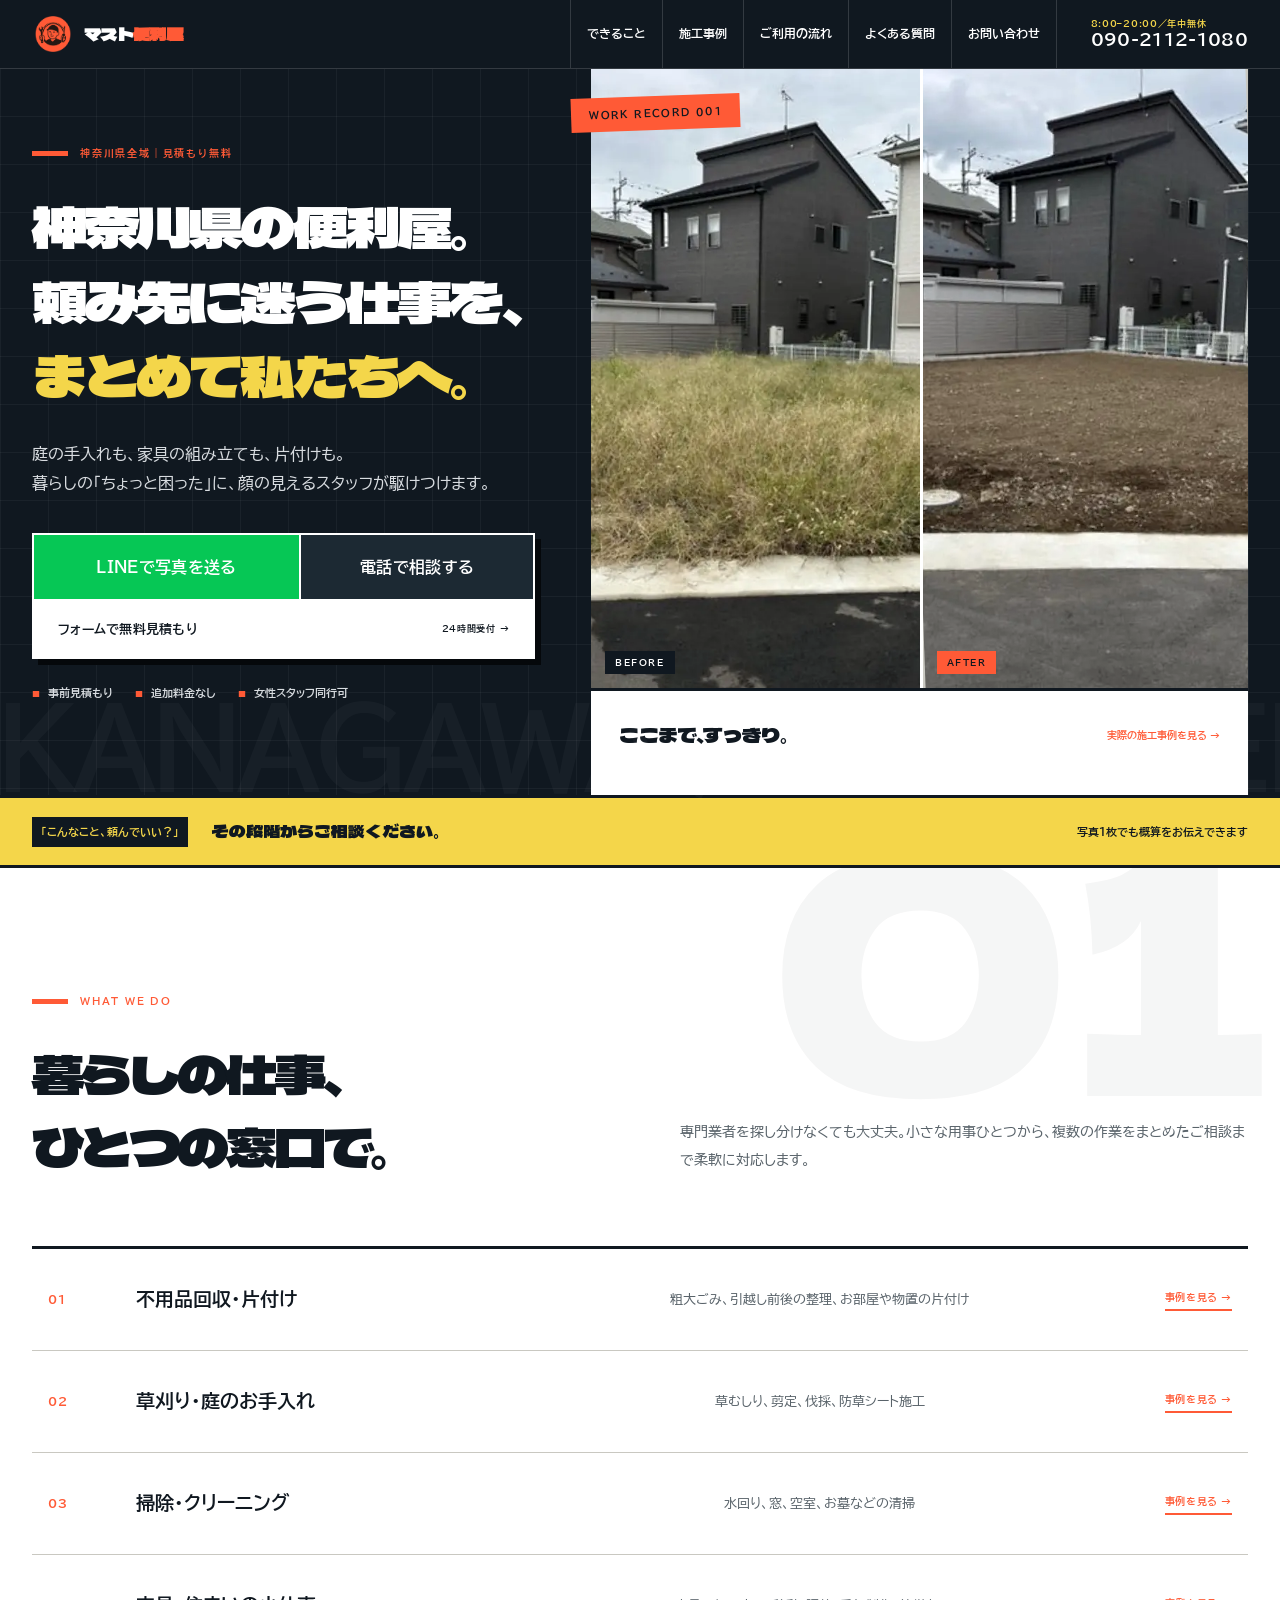
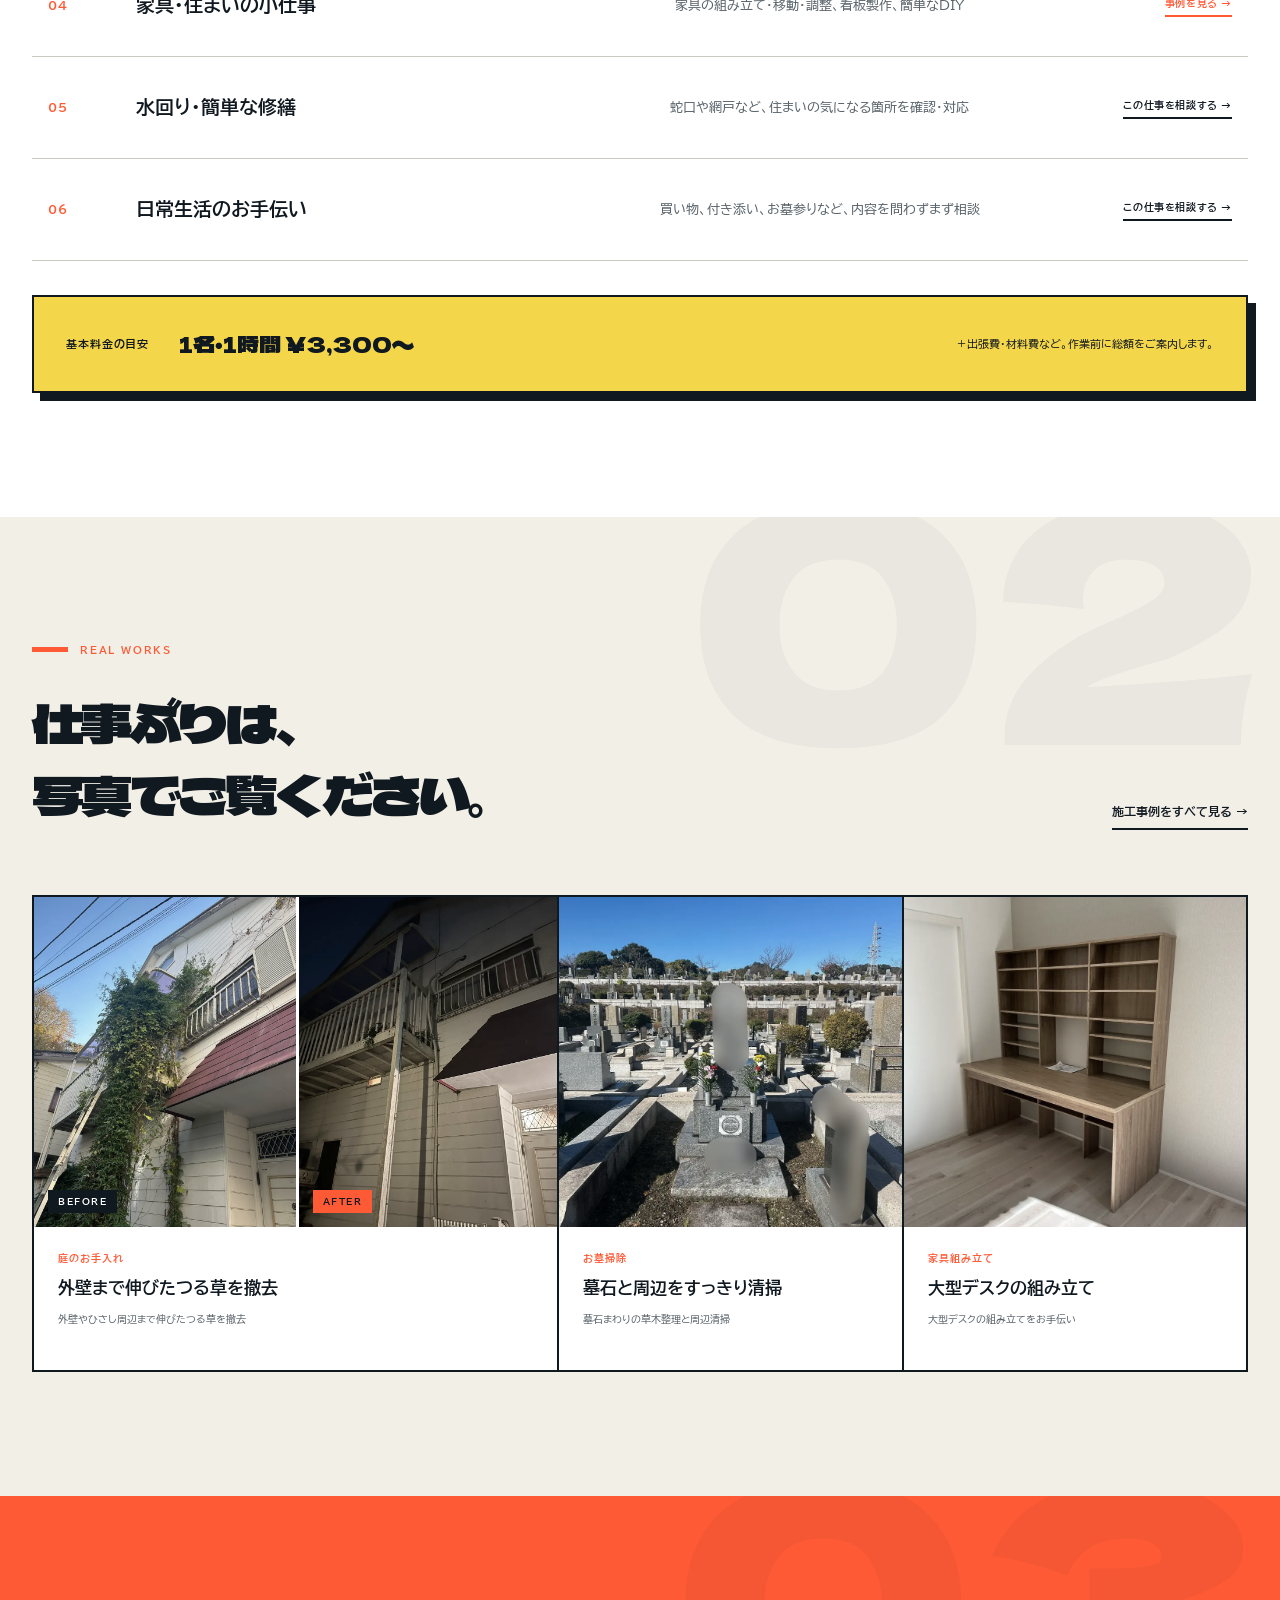
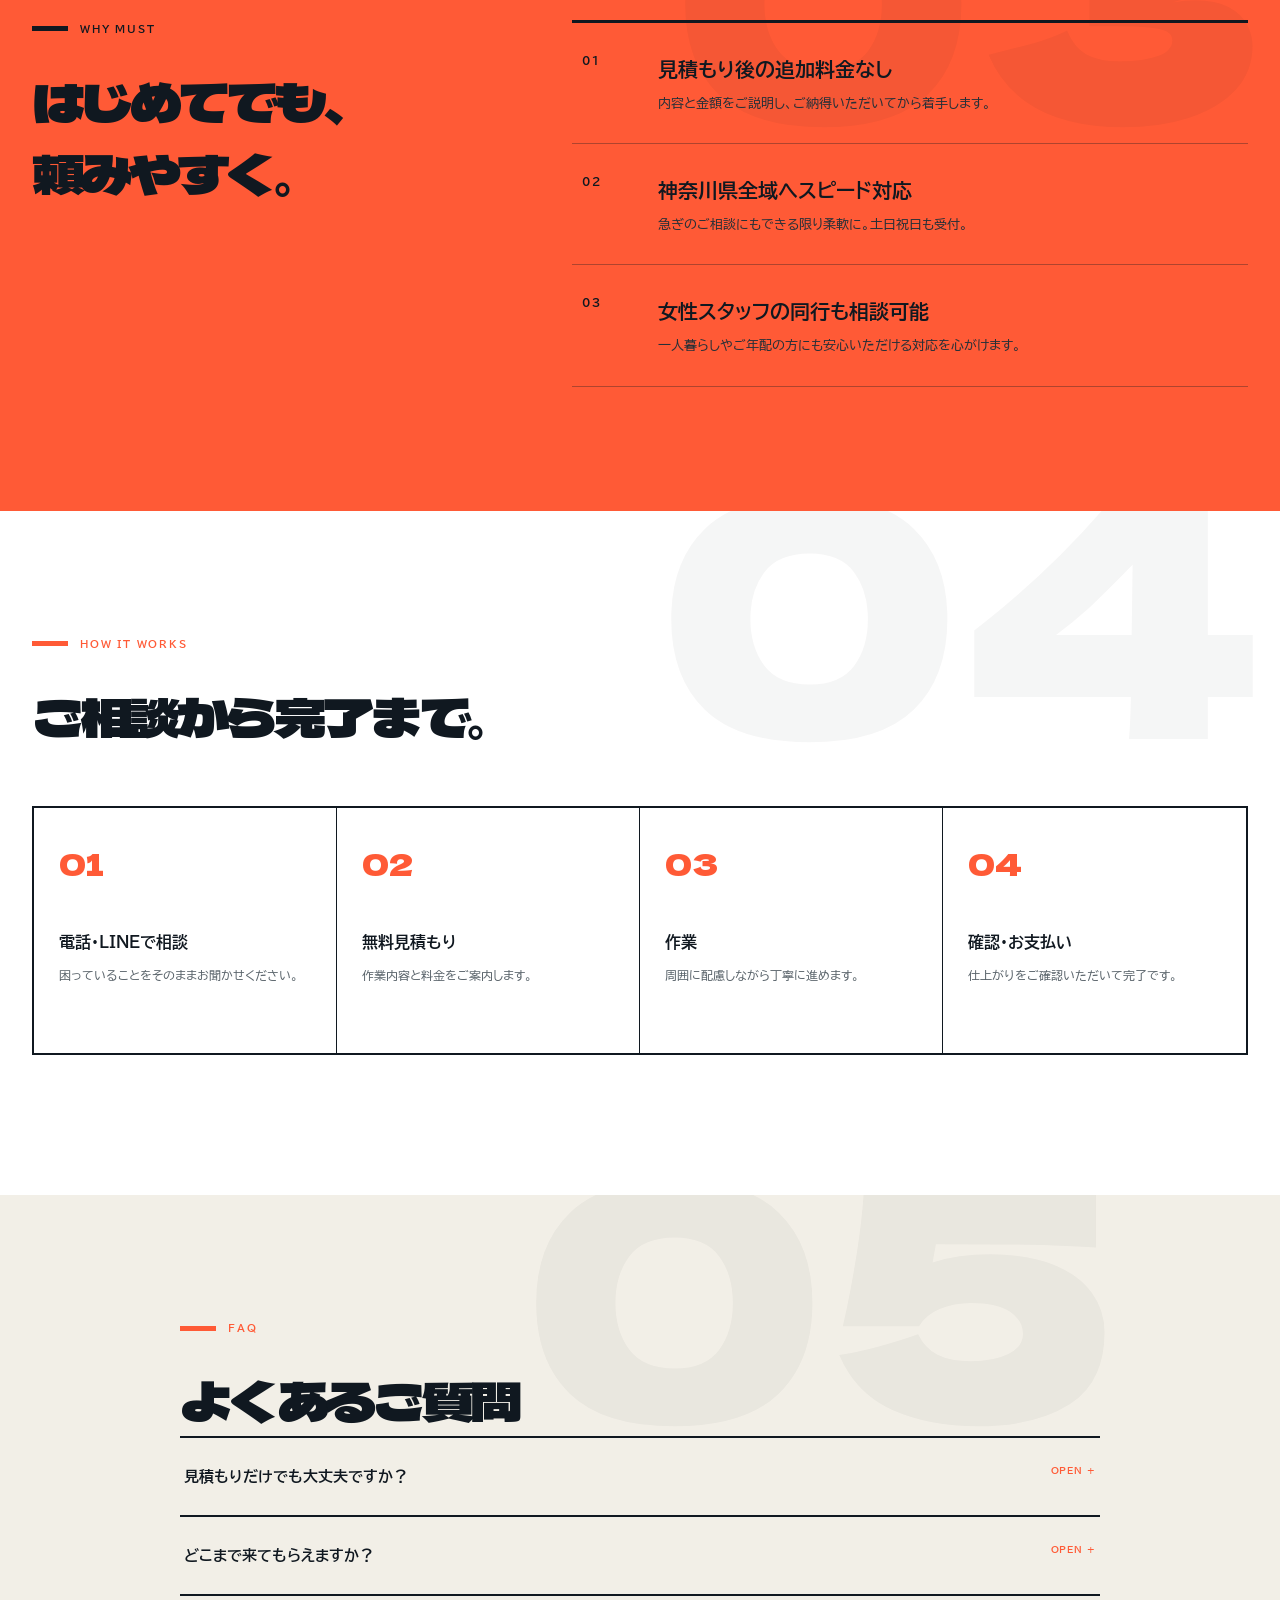
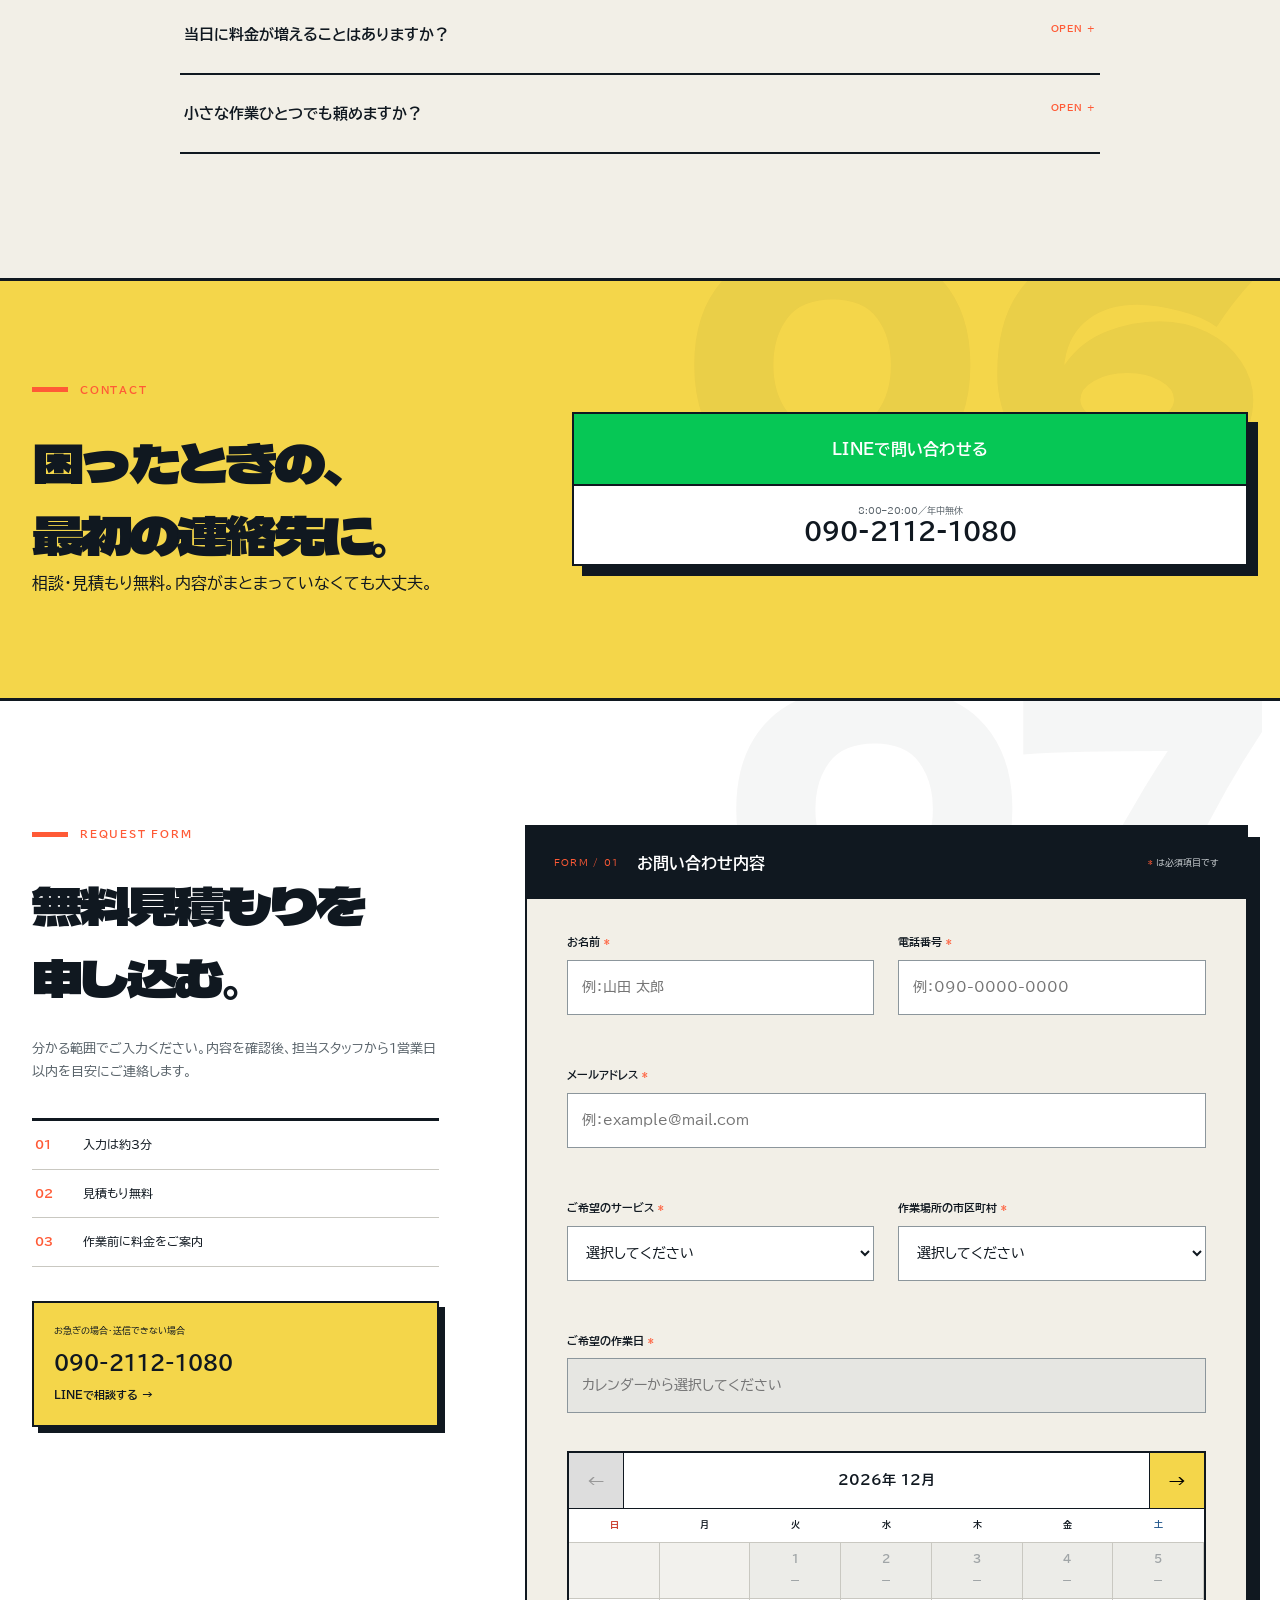
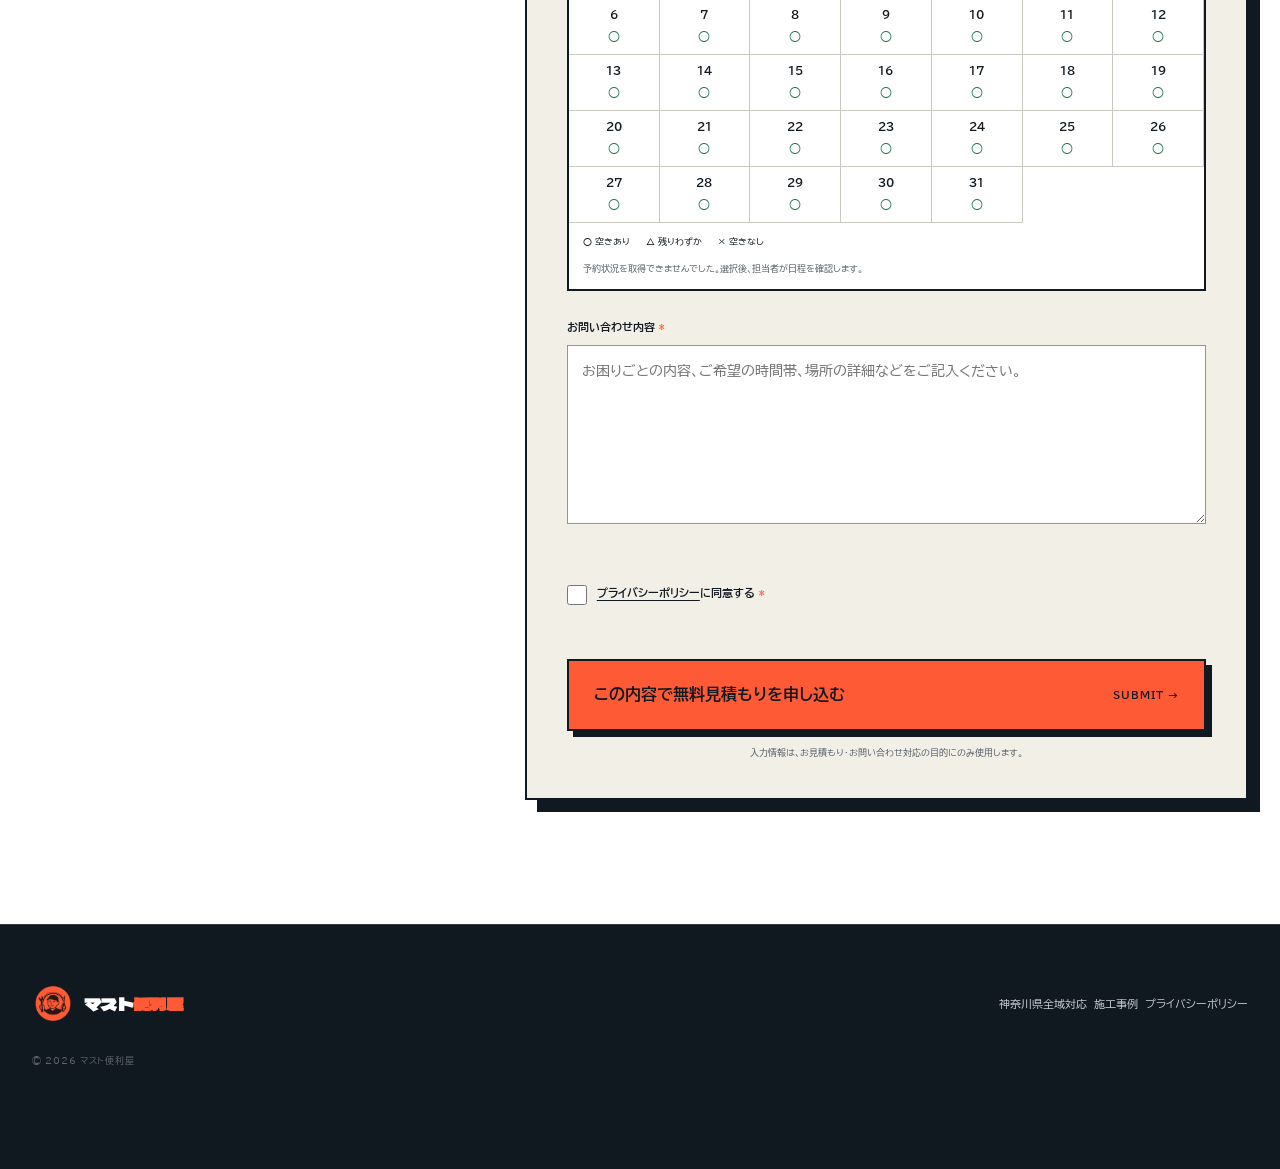
==== commit 1c8bd6d0: "Add subtle shadow to hero CTA and refresh stylesheet cache" ====
--- a/index.html
+++ b/index.html
@@ -1,4 +1,4 @@
-<!doctype html><html lang="ja"><head><meta charset="utf-8"><meta name="viewport" content="width=device-width,initial-scale=1"><title>神奈川県の便利屋｜片付け・草刈り・家具組み立てならマスト便利屋</title><meta name="description" content="神奈川県全域対応のマスト便利屋。片付け、草刈り・庭の手入れ、家具の組み立て、お墓掃除など、暮らしのお困りごとを幅広くお手伝いします。見積もり無料。"><link rel="canonical" href="https://masuto-benriya.com/"><meta property="og:title" content="神奈川県の便利屋｜マスト便利屋"><meta property="og:description" content="片付け、草刈り・庭の手入れ、家具の組み立て、お墓掃除など、神奈川県の暮らしのお困りごとに幅広く対応します。"><meta property="og:type" content="website"><meta property="og:url" content="https://masuto-benriya.com/"><meta property="og:image" content="https://masuto-benriya.com/assets/cases/og-work.jpg"><meta property="og:site_name" content="マスト便利屋"><meta property="og:locale" content="ja_JP"><meta name="twitter:card" content="summary_large_image"><meta name="twitter:title" content="神奈川県の便利屋｜マスト便利屋"><meta name="twitter:description" content="片付け、草刈り・庭の手入れ、家具の組み立て、お墓掃除など、神奈川県の暮らしのお困りごとに幅広く対応します。"><meta name="twitter:image" content="https://masuto-benriya.com/assets/cases/og-work.jpg"><link rel="icon" href="favicon.png" type="image/png"><link rel="apple-touch-icon" href="favicon.png"><link rel="stylesheet" href="style.css?v=19"><script type="application/ld+json">{"@context":"https://schema.org","@type":"LocalBusiness","@id":"https://masuto-benriya.com/#business","name":"マスト便利屋","description":"片付け、草刈り・庭の手入れ、家具の組み立て、お墓掃除など、神奈川県の暮らしのお困りごとに対応する便利屋です。","url":"https://masuto-benriya.com/","logo":"https://masuto-benriya.com/must_benriya_logo.webp","image":"https://masuto-benriya.com/assets/cases/og-work.jpg","telephone":"+81-90-2112-1080","priceRange":"¥3,300〜","areaServed":{"@type":"AdministrativeArea","name":"神奈川県"},"openingHoursSpecification":{"@type":"OpeningHoursSpecification","dayOfWeek":["Monday","Tuesday","Wednesday","Thursday","Friday","Saturday","Sunday"],"opens":"08:00","closes":"20:00"},"hasOfferCatalog":{"@type":"OfferCatalog","name":"便利屋サービス","itemListElement":[{"@type":"Offer","itemOffered":{"@type":"Service","name":"片付け・搬出のお手伝い"}},{"@type":"Offer","itemOffered":{"@type":"Service","name":"草刈り・庭のお手入れ"}},{"@type":"Offer","itemOffered":{"@type":"Service","name":"掃除・クリーニング"}},{"@type":"Offer","itemOffered":{"@type":"Service","name":"家具の組み立て・住まいの小仕事"}}]}}</script></head><body id="top">
+<!doctype html><html lang="ja"><head><meta charset="utf-8"><meta name="viewport" content="width=device-width,initial-scale=1"><title>神奈川県の便利屋｜片付け・草刈り・家具組み立てならマスト便利屋</title><meta name="description" content="神奈川県全域対応のマスト便利屋。片付け、草刈り・庭の手入れ、家具の組み立て、お墓掃除など、暮らしのお困りごとを幅広くお手伝いします。見積もり無料。"><link rel="canonical" href="https://masuto-benriya.com/"><meta property="og:title" content="神奈川県の便利屋｜マスト便利屋"><meta property="og:description" content="片付け、草刈り・庭の手入れ、家具の組み立て、お墓掃除など、神奈川県の暮らしのお困りごとに幅広く対応します。"><meta property="og:type" content="website"><meta property="og:url" content="https://masuto-benriya.com/"><meta property="og:image" content="https://masuto-benriya.com/assets/cases/og-work.jpg"><meta property="og:site_name" content="マスト便利屋"><meta property="og:locale" content="ja_JP"><meta name="twitter:card" content="summary_large_image"><meta name="twitter:title" content="神奈川県の便利屋｜マスト便利屋"><meta name="twitter:description" content="片付け、草刈り・庭の手入れ、家具の組み立て、お墓掃除など、神奈川県の暮らしのお困りごとに幅広く対応します。"><meta name="twitter:image" content="https://masuto-benriya.com/assets/cases/og-work.jpg"><link rel="icon" href="favicon.png" type="image/png"><link rel="apple-touch-icon" href="favicon.png"><link rel="stylesheet" href="style.css?v=20"><script type="application/ld+json">{"@context":"https://schema.org","@type":"LocalBusiness","@id":"https://masuto-benriya.com/#business","name":"マスト便利屋","description":"片付け、草刈り・庭の手入れ、家具の組み立て、お墓掃除など、神奈川県の暮らしのお困りごとに対応する便利屋です。","url":"https://masuto-benriya.com/","logo":"https://masuto-benriya.com/must_benriya_logo.webp","image":"https://masuto-benriya.com/assets/cases/og-work.jpg","telephone":"+81-90-2112-1080","priceRange":"¥3,300〜","areaServed":{"@type":"AdministrativeArea","name":"神奈川県"},"openingHoursSpecification":{"@type":"OpeningHoursSpecification","dayOfWeek":["Monday","Tuesday","Wednesday","Thursday","Friday","Saturday","Sunday"],"opens":"08:00","closes":"20:00"},"hasOfferCatalog":{"@type":"OfferCatalog","name":"便利屋サービス","itemListElement":[{"@type":"Offer","itemOffered":{"@type":"Service","name":"片付け・搬出のお手伝い"}},{"@type":"Offer","itemOffered":{"@type":"Service","name":"草刈り・庭のお手入れ"}},{"@type":"Offer","itemOffered":{"@type":"Service","name":"掃除・クリーニング"}},{"@type":"Offer","itemOffered":{"@type":"Service","name":"家具の組み立て・住まいの小仕事"}}]}}</script></head><body id="top">
 <header class="header"><div class="wrap head"><a class="brand" href="index.html"><img src="must_benriya_logo.webp" alt="" width="320" height="269"><b>マスト<span>便利屋</span></b></a><button class="menu" aria-expanded="false">メニュー</button><nav><a href="#services">できること</a><a href="cases.html">施工事例</a><a href="#flow">ご利用の流れ</a><a href="#faq">よくある質問</a><a class="inquiry-jump" href="#inquiry">お問い合わせ</a></nav><a class="tel" href="tel:09021121080"><small>8:00–20:00／年中無休</small>090-2112-1080</a></div></header>
 <main><section class="hero"><div class="wrap hero-grid"><div><p class="eyebrow">神奈川県全域｜見積もり無料</p><h1>神奈川県の便利屋。<br>頼み先に迷う仕事を、<br><em>まとめて私たちへ。</em></h1><p class="lead">庭の手入れも、家具の組み立ても、片付けも。<br>暮らしの「ちょっと困った」に、顔の見えるスタッフが駆けつけます。</p><div class="actions"><a class="btn line" href="https://line.me/R/ti/p/@frb0743r">LINEで写真を送る</a><a class="btn dark" href="tel:09021121080">電話で相談する</a><a class="btn form-jump inquiry-jump" href="#inquiry"><span>フォームで無料見積もり</span><small>24時間受付 →</small></a></div><ul class="trust"><li>事前見積もり</li><li>追加料金なし</li><li>女性スタッフ同行可</li></ul></div><a class="hero-work" href="cases.html"><div class="compare"><figure><img src="assets/cases/vacant-lot-before.webp" alt="雑草が伸びた空き地の草刈り前" width="1167" height="886" fetchpriority="high"><b>BEFORE</b></figure><figure><img class="level-corrected" src="assets/cases/vacant-lot-after.webp" alt="草刈りを終えて見通しが良くなった空き地" width="1173" height="877" decoding="async"><b>AFTER</b></figure></div><p><strong>ここまで、すっきり。</strong><span>実際の施工事例を見る →</span></p></a></div></section>
 <div class="band"><div class="wrap"><b>「こんなこと、頼んでいい？」</b><strong>その段階からご相談ください。</strong><span>写真1枚でも概算をお伝えできます</span></div></div>
--- a/style.css
+++ b/style.css
@@ -42,7 +42,7 @@
 .hero h1{margin:0 0 28px;font-family:var(--display);font-size:clamp(42px,4.35vw,66px);font-weight:400;line-height:1.34;letter-spacing:-.07em}
 .hero h1 em{font-style:normal;color:var(--yellow)}
 .lead{margin-bottom:0;max-width:590px;color:#d8dce0;font-size:16px}
-.actions{display:grid;grid-template-columns:1.15fr 1fr;gap:0;margin:36px 0 24px;border:2px solid var(--white)}
+.actions{display:grid;grid-template-columns:1.15fr 1fr;gap:0;margin:36px 0 24px;border:2px solid var(--white);box-shadow:6px 6px 0 #05080b}
 .btn{min-height:64px;display:flex;align-items:center;justify-content:center;padding:13px 24px;border:0;font-weight:700;letter-spacing:.02em;transition:transform .2s,background .2s,color .2s}
 .actions .btn:first-child{border-right:2px solid var(--white)}
 .actions .form-jump{grid-column:1/-1;min-height:58px;justify-content:space-between;border-top:2px solid var(--white);background:var(--white);color:var(--ink);font-size:13px}
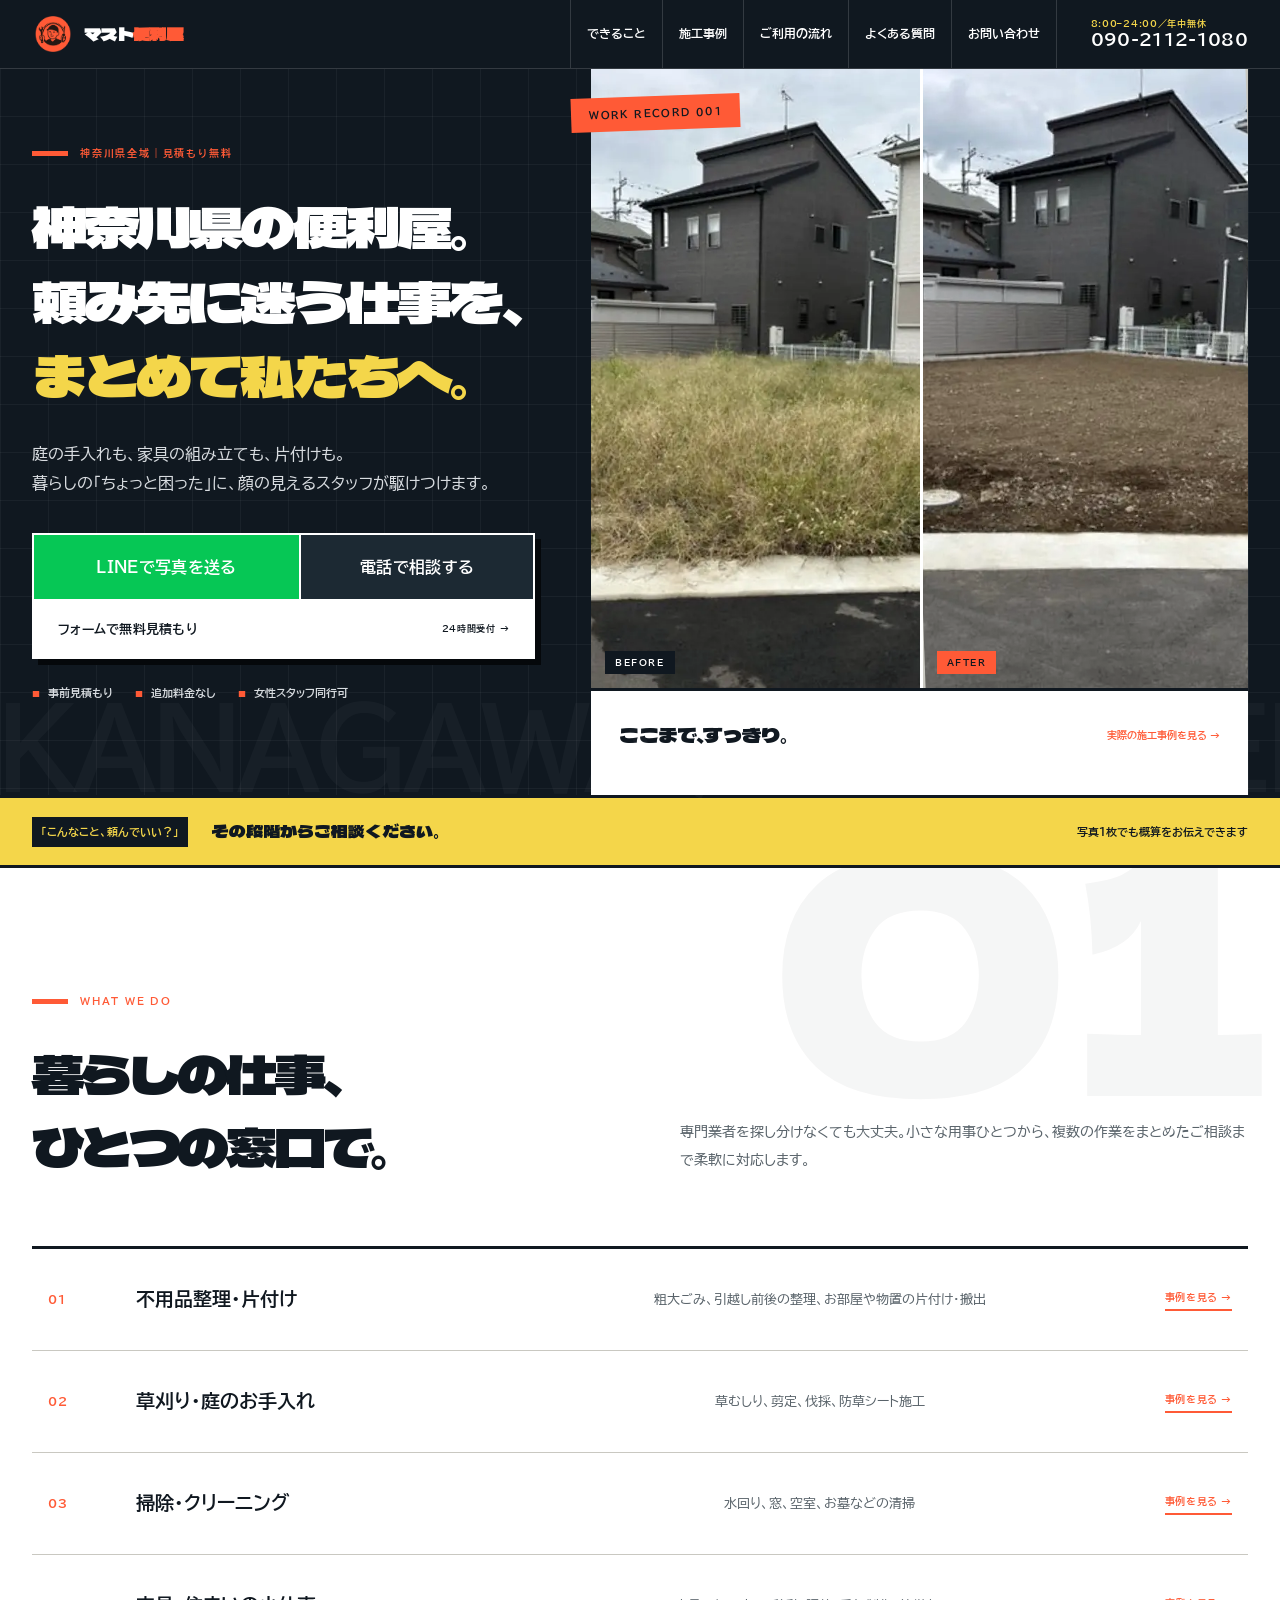
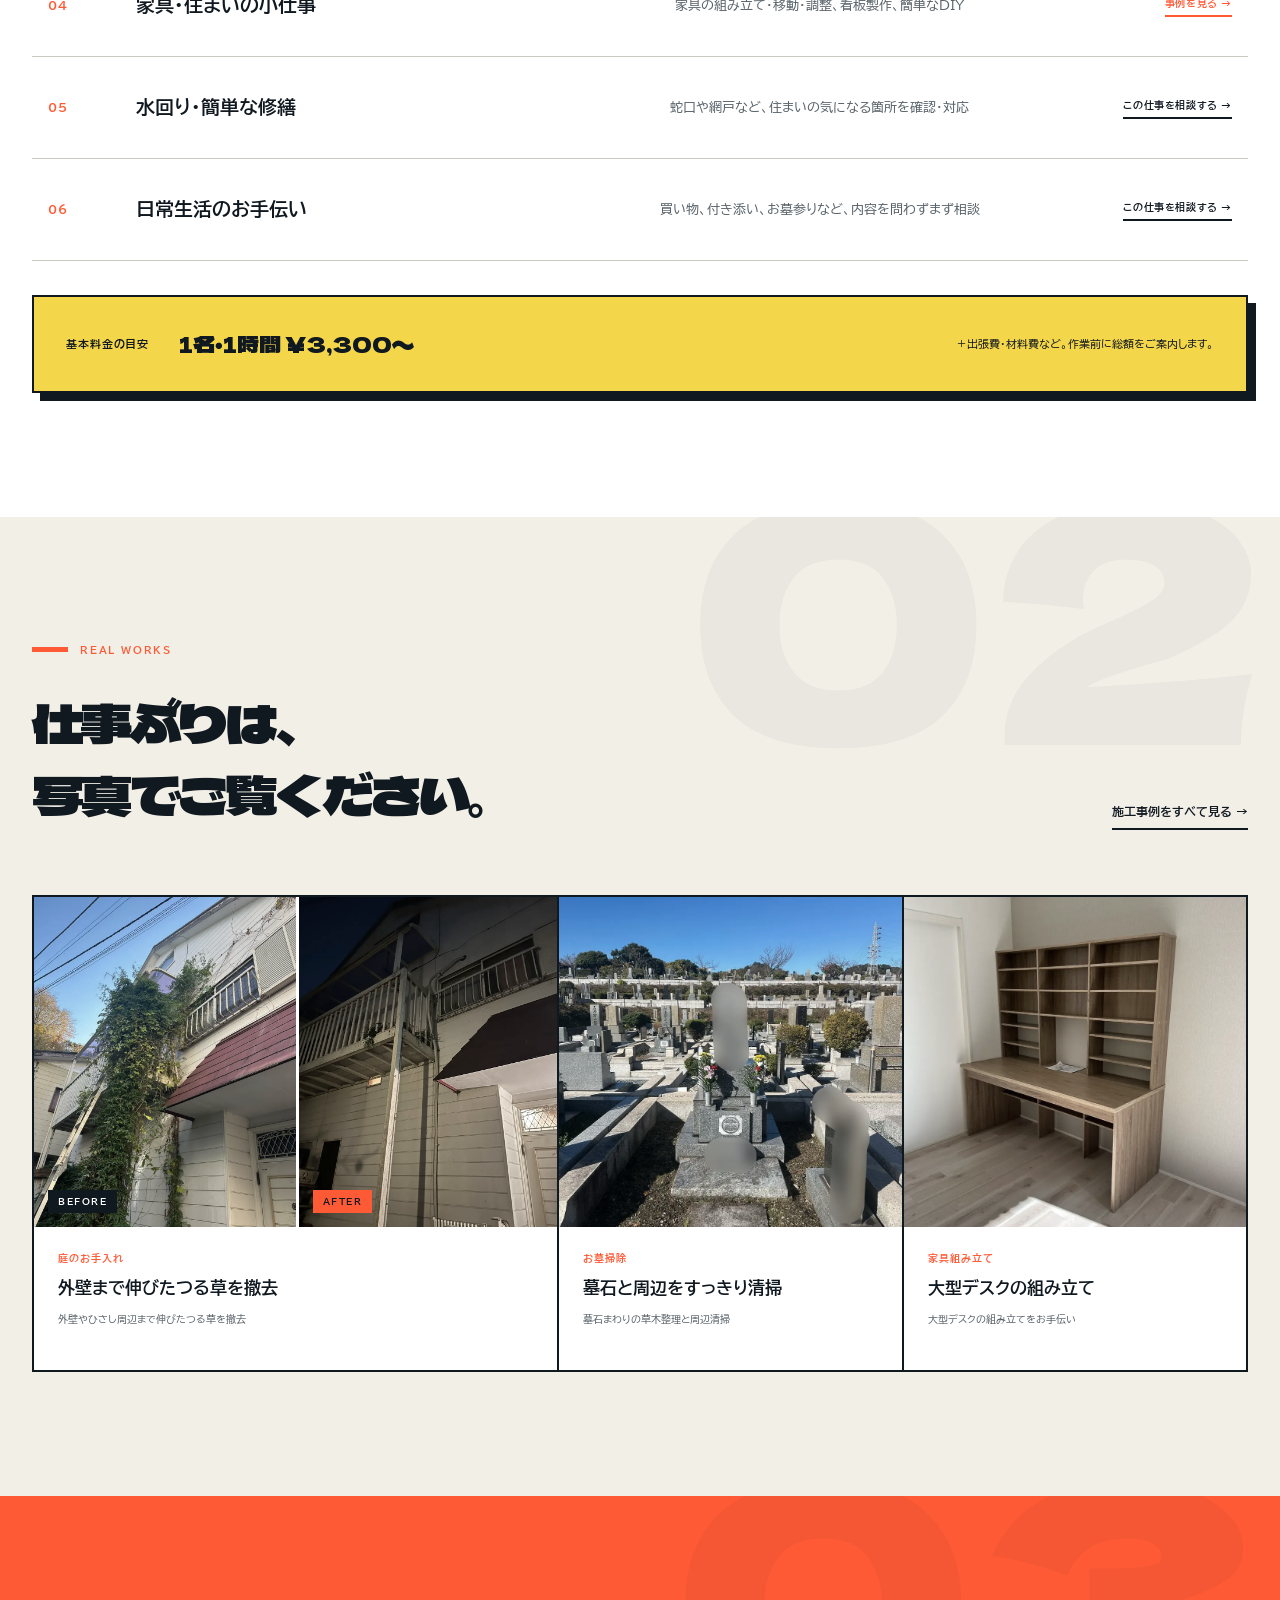
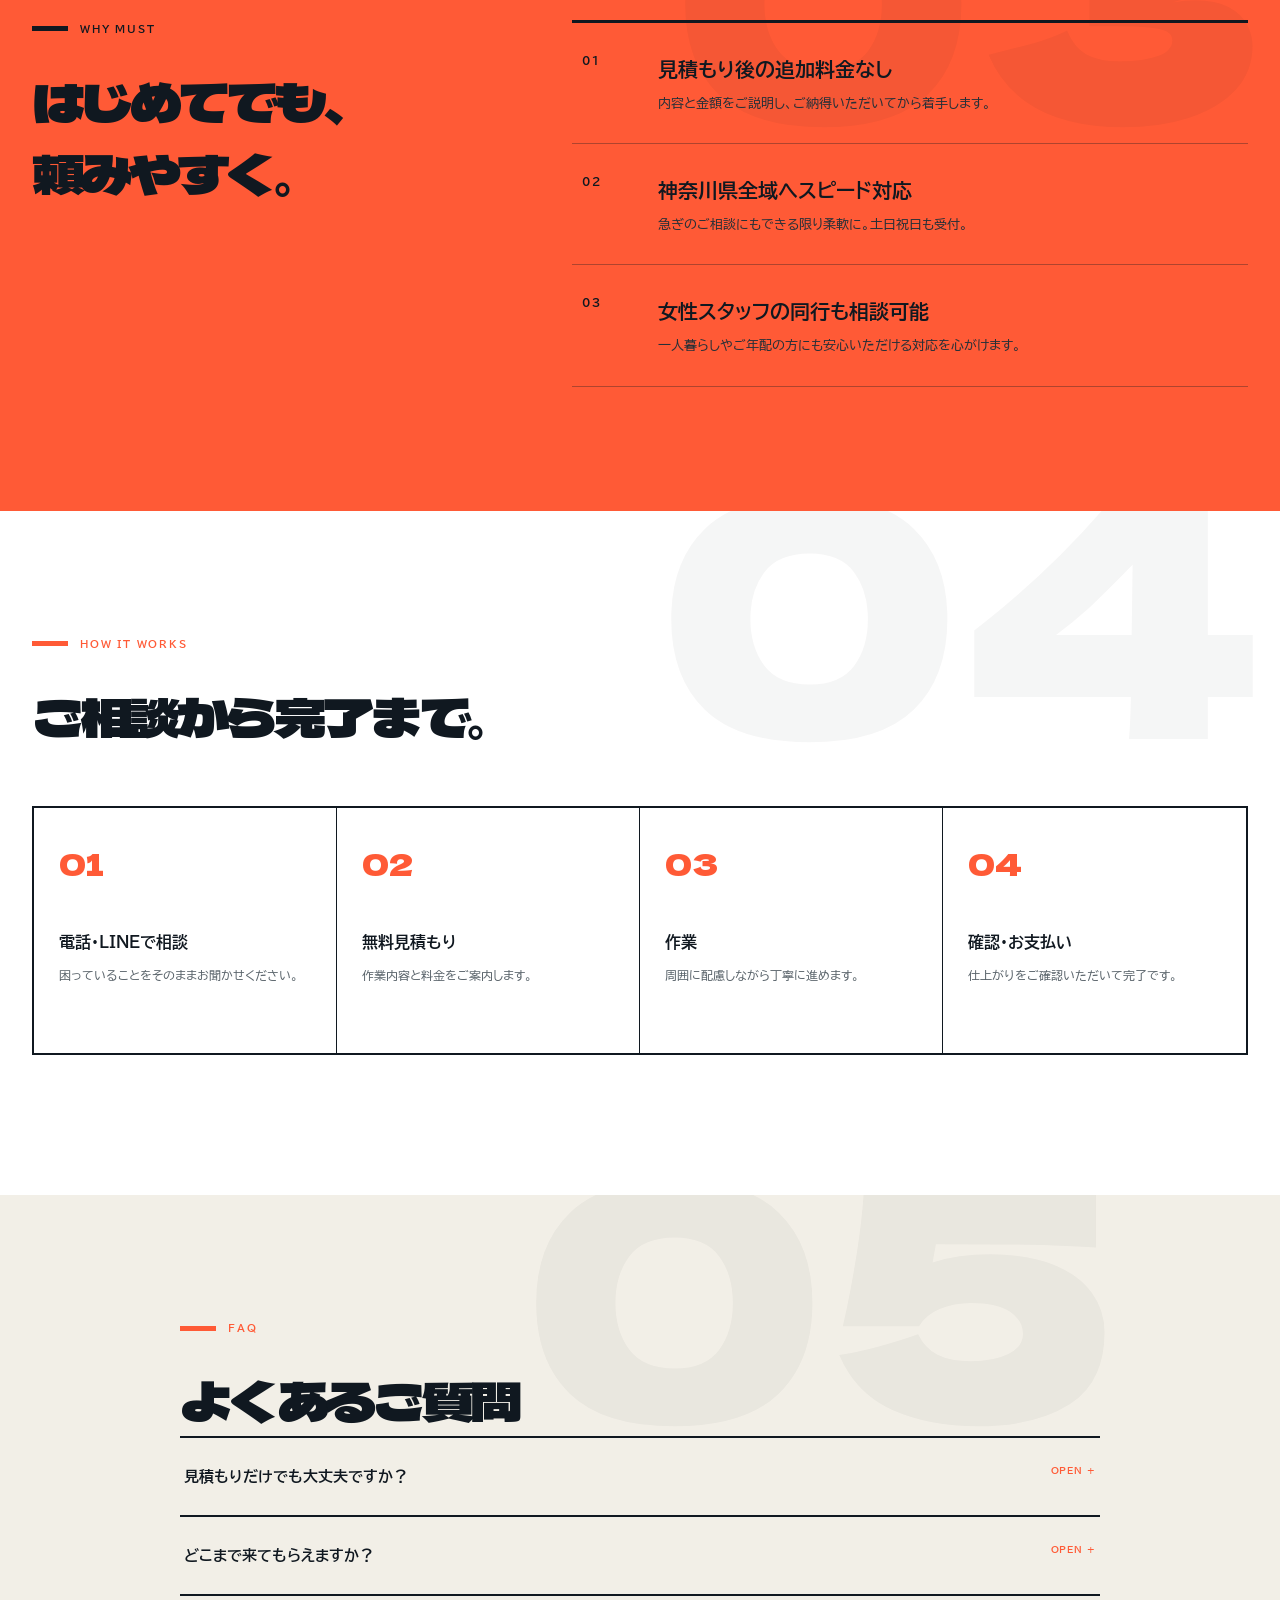
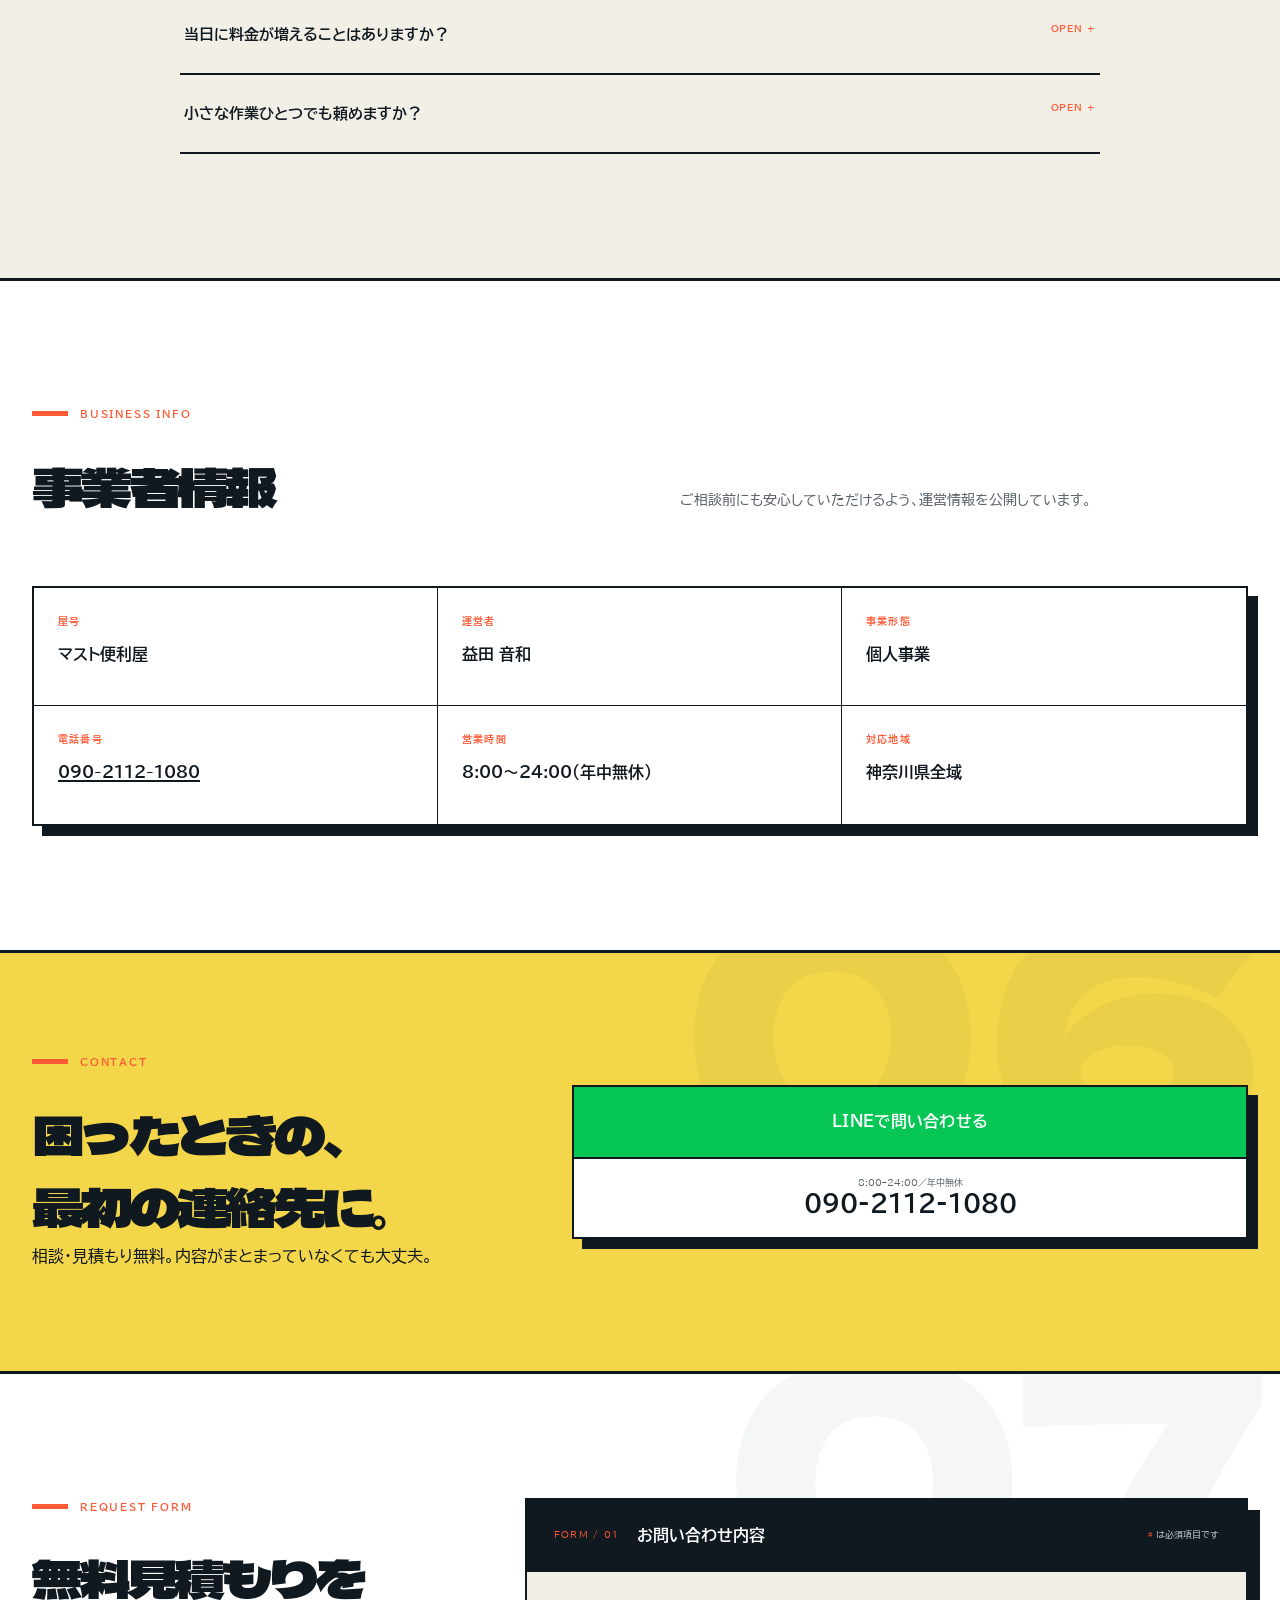
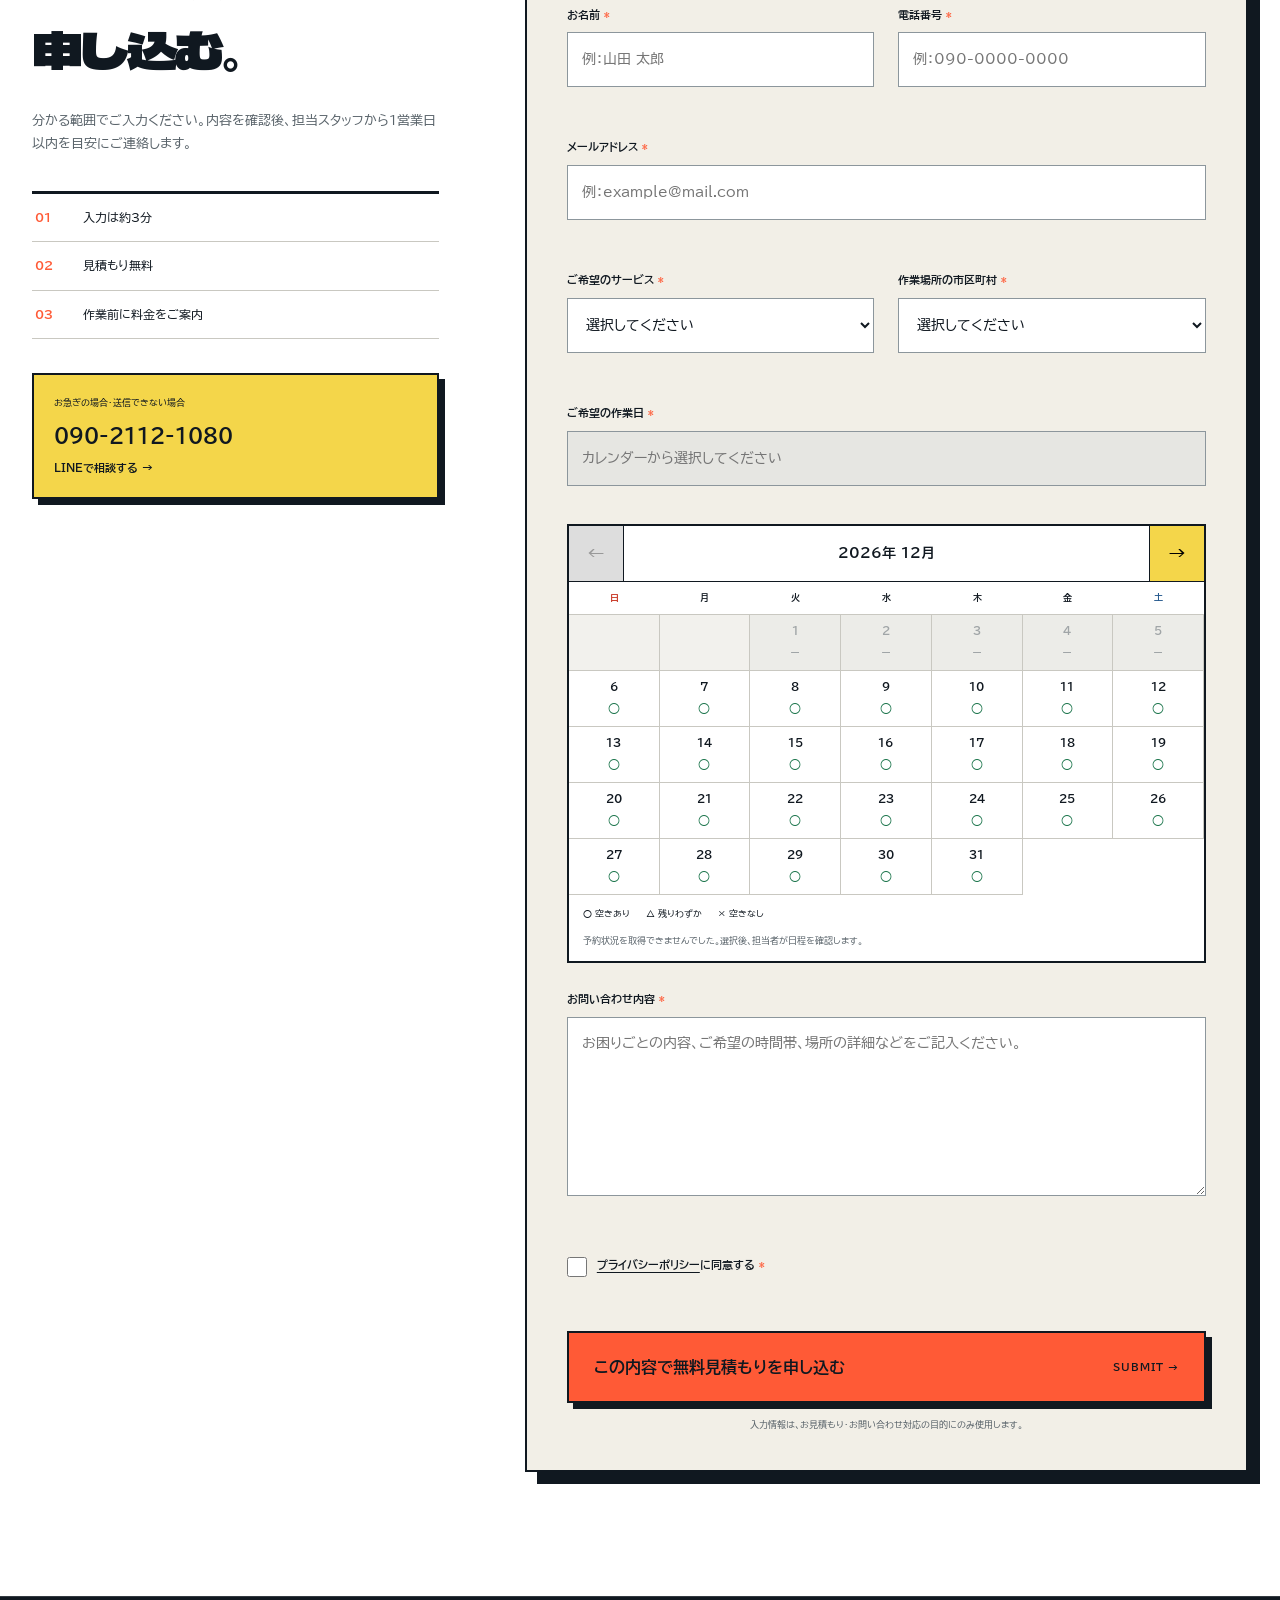
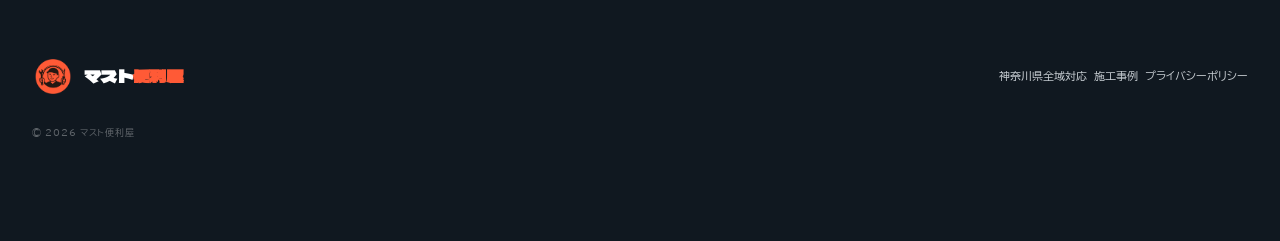
==== commit 992ff31b: "Add verified business information" ====
--- a/index.html
+++ b/index.html
@@ -1,13 +1,14 @@
-<!doctype html><html lang="ja"><head><meta charset="utf-8"><meta name="viewport" content="width=device-width,initial-scale=1"><title>神奈川県の便利屋｜片付け・草刈り・家具組み立てならマスト便利屋</title><meta name="description" content="神奈川県全域対応のマスト便利屋。片付け、草刈り・庭の手入れ、家具の組み立て、お墓掃除など、暮らしのお困りごとを幅広くお手伝いします。見積もり無料。"><link rel="canonical" href="https://masuto-benriya.com/"><meta property="og:title" content="神奈川県の便利屋｜マスト便利屋"><meta property="og:description" content="片付け、草刈り・庭の手入れ、家具の組み立て、お墓掃除など、神奈川県の暮らしのお困りごとに幅広く対応します。"><meta property="og:type" content="website"><meta property="og:url" content="https://masuto-benriya.com/"><meta property="og:image" content="https://masuto-benriya.com/assets/cases/og-work.jpg"><meta property="og:site_name" content="マスト便利屋"><meta property="og:locale" content="ja_JP"><meta name="twitter:card" content="summary_large_image"><meta name="twitter:title" content="神奈川県の便利屋｜マスト便利屋"><meta name="twitter:description" content="片付け、草刈り・庭の手入れ、家具の組み立て、お墓掃除など、神奈川県の暮らしのお困りごとに幅広く対応します。"><meta name="twitter:image" content="https://masuto-benriya.com/assets/cases/og-work.jpg"><link rel="icon" href="favicon.png" type="image/png"><link rel="apple-touch-icon" href="favicon.png"><link rel="stylesheet" href="style.css?v=20"><script type="application/ld+json">{"@context":"https://schema.org","@type":"LocalBusiness","@id":"https://masuto-benriya.com/#business","name":"マスト便利屋","description":"片付け、草刈り・庭の手入れ、家具の組み立て、お墓掃除など、神奈川県の暮らしのお困りごとに対応する便利屋です。","url":"https://masuto-benriya.com/","logo":"https://masuto-benriya.com/must_benriya_logo.webp","image":"https://masuto-benriya.com/assets/cases/og-work.jpg","telephone":"+81-90-2112-1080","priceRange":"¥3,300〜","areaServed":{"@type":"AdministrativeArea","name":"神奈川県"},"openingHoursSpecification":{"@type":"OpeningHoursSpecification","dayOfWeek":["Monday","Tuesday","Wednesday","Thursday","Friday","Saturday","Sunday"],"opens":"08:00","closes":"20:00"},"hasOfferCatalog":{"@type":"OfferCatalog","name":"便利屋サービス","itemListElement":[{"@type":"Offer","itemOffered":{"@type":"Service","name":"片付け・搬出のお手伝い"}},{"@type":"Offer","itemOffered":{"@type":"Service","name":"草刈り・庭のお手入れ"}},{"@type":"Offer","itemOffered":{"@type":"Service","name":"掃除・クリーニング"}},{"@type":"Offer","itemOffered":{"@type":"Service","name":"家具の組み立て・住まいの小仕事"}}]}}</script></head><body id="top">
-<header class="header"><div class="wrap head"><a class="brand" href="index.html"><img src="must_benriya_logo.webp" alt="" width="320" height="269"><b>マスト<span>便利屋</span></b></a><button class="menu" aria-expanded="false">メニュー</button><nav><a href="#services">できること</a><a href="cases.html">施工事例</a><a href="#flow">ご利用の流れ</a><a href="#faq">よくある質問</a><a class="inquiry-jump" href="#inquiry">お問い合わせ</a></nav><a class="tel" href="tel:09021121080"><small>8:00–20:00／年中無休</small>090-2112-1080</a></div></header>
+<!doctype html><html lang="ja"><head><meta charset="utf-8"><meta name="viewport" content="width=device-width,initial-scale=1"><title>神奈川県の便利屋｜片付け・草刈り・家具組み立てならマスト便利屋</title><meta name="description" content="神奈川県全域対応のマスト便利屋。片付け、草刈り・庭の手入れ、家具の組み立て、お墓掃除など、暮らしのお困りごとを幅広くお手伝いします。見積もり無料。"><link rel="canonical" href="https://masuto-benriya.com/"><meta property="og:title" content="神奈川県の便利屋｜マスト便利屋"><meta property="og:description" content="片付け、草刈り・庭の手入れ、家具の組み立て、お墓掃除など、神奈川県の暮らしのお困りごとに幅広く対応します。"><meta property="og:type" content="website"><meta property="og:url" content="https://masuto-benriya.com/"><meta property="og:image" content="https://masuto-benriya.com/assets/images/og-share.jpg"><meta property="og:image:width" content="1200"><meta property="og:image:height" content="630"><meta property="og:image:alt" content="マスト便利屋｜暮らしの困りごと、まとめて解決。"><meta property="og:site_name" content="マスト便利屋"><meta property="og:locale" content="ja_JP"><meta name="twitter:card" content="summary_large_image"><meta name="twitter:title" content="神奈川県の便利屋｜マスト便利屋"><meta name="twitter:description" content="片付け、草刈り・庭の手入れ、家具の組み立て、お墓掃除など、神奈川県の暮らしのお困りごとに幅広く対応します。"><meta name="twitter:image" content="https://masuto-benriya.com/assets/images/og-share.jpg"><meta name="twitter:image:alt" content="マスト便利屋｜暮らしの困りごと、まとめて解決。"><link rel="icon" href="favicon.png" type="image/png"><link rel="apple-touch-icon" href="favicon.png"><link rel="stylesheet" href="style.css?v=21"><script type="application/ld+json">{"@context":"https://schema.org","@type":"LocalBusiness","@id":"https://masuto-benriya.com/#business","name":"マスト便利屋","description":"片付け、草刈り・庭の手入れ、家具の組み立て、お墓掃除など、神奈川県の暮らしのお困りごとに対応する便利屋です。","url":"https://masuto-benriya.com/","logo":"https://masuto-benriya.com/must_benriya_logo.webp","image":"https://masuto-benriya.com/assets/images/og-share.jpg","telephone":"+81-90-2112-1080","priceRange":"¥3,300〜","areaServed":{"@type":"AdministrativeArea","name":"神奈川県"},"openingHoursSpecification":{"@type":"OpeningHoursSpecification","dayOfWeek":["Monday","Tuesday","Wednesday","Thursday","Friday","Saturday","Sunday"],"opens":"08:00","closes":"24:00"},"hasOfferCatalog":{"@type":"OfferCatalog","name":"便利屋サービス","itemListElement":[{"@type":"Offer","itemOffered":{"@type":"Service","name":"片付け・搬出のお手伝い"}},{"@type":"Offer","itemOffered":{"@type":"Service","name":"草刈り・庭のお手入れ"}},{"@type":"Offer","itemOffered":{"@type":"Service","name":"掃除・クリーニング"}},{"@type":"Offer","itemOffered":{"@type":"Service","name":"家具の組み立て・住まいの小仕事"}}]}}</script></head><body id="top">
+<header class="header"><div class="wrap head"><a class="brand" href="index.html"><img src="must_benriya_logo.webp" alt="" width="320" height="269"><b>マスト<span>便利屋</span></b></a><button class="menu" aria-expanded="false">メニュー</button><nav><a href="#services">できること</a><a href="cases.html">施工事例</a><a href="#flow">ご利用の流れ</a><a href="#faq">よくある質問</a><a class="inquiry-jump" href="#inquiry">お問い合わせ</a></nav><a class="tel" href="tel:09021121080"><small>8:00–24:00／年中無休</small>090-2112-1080</a></div></header>
 <main><section class="hero"><div class="wrap hero-grid"><div><p class="eyebrow">神奈川県全域｜見積もり無料</p><h1>神奈川県の便利屋。<br>頼み先に迷う仕事を、<br><em>まとめて私たちへ。</em></h1><p class="lead">庭の手入れも、家具の組み立ても、片付けも。<br>暮らしの「ちょっと困った」に、顔の見えるスタッフが駆けつけます。</p><div class="actions"><a class="btn line" href="https://line.me/R/ti/p/@frb0743r">LINEで写真を送る</a><a class="btn dark" href="tel:09021121080">電話で相談する</a><a class="btn form-jump inquiry-jump" href="#inquiry"><span>フォームで無料見積もり</span><small>24時間受付 →</small></a></div><ul class="trust"><li>事前見積もり</li><li>追加料金なし</li><li>女性スタッフ同行可</li></ul></div><a class="hero-work" href="cases.html"><div class="compare"><figure><img src="assets/cases/vacant-lot-before.webp" alt="雑草が伸びた空き地の草刈り前" width="1167" height="886" fetchpriority="high"><b>BEFORE</b></figure><figure><img class="level-corrected" src="assets/cases/vacant-lot-after.webp" alt="草刈りを終えて見通しが良くなった空き地" width="1173" height="877" decoding="async"><b>AFTER</b></figure></div><p><strong>ここまで、すっきり。</strong><span>実際の施工事例を見る →</span></p></a></div></section>
 <div class="band"><div class="wrap"><b>「こんなこと、頼んでいい？」</b><strong>その段階からご相談ください。</strong><span>写真1枚でも概算をお伝えできます</span></div></div>
-<section class="section white numbered-section" data-section-no="01" id="services"><div class="wrap"><div class="section-head"><div><p class="eyebrow">WHAT WE DO</p><h2>暮らしの仕事、<br>ひとつの窓口で。</h2></div><p>専門業者を探し分けなくても大丈夫。小さな用事ひとつから、複数の作業をまとめたご相談まで柔軟に対応します。</p></div><div class="services"><a class="service-row has-case" href="cases.html#junk"><i>01</i><h3>不用品回収・片付け</h3><p>粗大ごみ、引越し前後の整理、お部屋や物置の片付け</p><span>事例を見る →</span></a><a class="service-row has-case" href="cases.html#garden"><i>02</i><h3>草刈り・庭のお手入れ</h3><p>草むしり、剪定、伐採、防草シート施工</p><span>事例を見る →</span></a><a class="service-row has-case" href="cases.html#daily"><i>03</i><h3>掃除・クリーニング</h3><p>水回り、窓、空室、お墓などの清掃</p><span>事例を見る →</span></a><a class="service-row has-case" href="cases.html#furniture"><i>04</i><h3>家具・住まいの小仕事</h3><p>家具の組み立て・移動・調整、看板製作、簡単なDIY</p><span>事例を見る →</span></a><a class="service-row consult" href="#inquiry" data-service="water"><i>05</i><h3>水回り・簡単な修繕</h3><p>蛇口や網戸など、住まいの気になる箇所を確認・対応</p><span>この仕事を相談する →</span></a><a class="service-row consult" href="#inquiry" data-service="helper"><i>06</i><h3>日常生活のお手伝い</h3><p>買い物、付き添い、お墓参りなど、内容を問わずまず相談</p><span>この仕事を相談する →</span></a></div><div class="price"><b>基本料金の目安</b><strong>1名・1時間 ¥3,300〜</strong><span>＋出張費・材料費など。作業前に総額をご案内します。</span></div></div></section>
+<section class="section white numbered-section" data-section-no="01" id="services"><div class="wrap"><div class="section-head"><div><p class="eyebrow">WHAT WE DO</p><h2>暮らしの仕事、<br>ひとつの窓口で。</h2></div><p>専門業者を探し分けなくても大丈夫。小さな用事ひとつから、複数の作業をまとめたご相談まで柔軟に対応します。</p></div><div class="services"><a class="service-row has-case" href="cases.html#junk"><i>01</i><h3>不用品整理・片付け</h3><p>粗大ごみ、引越し前後の整理、お部屋や物置の片付け・搬出</p><span>事例を見る →</span></a><a class="service-row has-case" href="cases.html#garden"><i>02</i><h3>草刈り・庭のお手入れ</h3><p>草むしり、剪定、伐採、防草シート施工</p><span>事例を見る →</span></a><a class="service-row has-case" href="cases.html#daily"><i>03</i><h3>掃除・クリーニング</h3><p>水回り、窓、空室、お墓などの清掃</p><span>事例を見る →</span></a><a class="service-row has-case" href="cases.html#furniture"><i>04</i><h3>家具・住まいの小仕事</h3><p>家具の組み立て・移動・調整、看板製作、簡単なDIY</p><span>事例を見る →</span></a><a class="service-row consult" href="#inquiry" data-service="water"><i>05</i><h3>水回り・簡単な修繕</h3><p>蛇口や網戸など、住まいの気になる箇所を確認・対応</p><span>この仕事を相談する →</span></a><a class="service-row consult" href="#inquiry" data-service="helper"><i>06</i><h3>日常生活のお手伝い</h3><p>買い物、付き添い、お墓参りなど、内容を問わずまず相談</p><span>この仕事を相談する →</span></a></div><div class="price"><b>基本料金の目安</b><strong>1名・1時間 ¥3,300〜</strong><span>＋出張費・材料費など。作業前に総額をご案内します。</span></div></div></section>
 <section class="section numbered-section" data-section-no="02"><div class="wrap"><div class="section-head works-head"><div><p class="eyebrow">REAL WORKS</p><h2>仕事ぶりは、<br>写真でご覧ください。</h2></div><a href="cases.html">施工事例をすべて見る →</a></div><div class="cards"><a class="card wide" href="cases.html#garden"><div class="compare"><figure><img src="assets/cases/vine-before.webp" alt="外壁まで伸びたつる草の撤去前" width="900" height="1200" loading="lazy" decoding="async"><b>BEFORE</b></figure><figure><img src="assets/cases/vine-after.webp" alt="外壁のつる草を撤去した後" width="900" height="1200" loading="lazy" decoding="async"><b>AFTER</b></figure></div><div><small>庭のお手入れ</small><h3>外壁まで伸びたつる草を撤去</h3><p>外壁やひさし周辺まで伸びたつる草を撤去</p></div></a><a class="card" href="cases.html#daily"><img src="assets/cases/grave-after.webp" alt="墓石と周辺を清掃した後" width="900" height="1200" loading="lazy" decoding="async"><div><small>お墓掃除</small><h3>墓石と周辺をすっきり清掃</h3><p>墓石まわりの草木整理と周辺清掃</p></div></a><a class="card" href="cases.html#furniture"><img src="assets/cases/furniture-assembly-1.webp" alt="組み立てを終えた大型デスク" width="900" height="1200" loading="lazy" decoding="async"><div><small>家具組み立て</small><h3>大型デスクの組み立て</h3><p>大型デスクの組み立てをお手伝い</p></div></a></div></div></section>
 <section class="section green numbered-section" data-section-no="03"><div class="wrap two"><div><p class="eyebrow">WHY MUST</p><h2>はじめてでも、<br>頼みやすく。</h2></div><div class="reasons"><article><b>01</b><div><h3>見積もり後の追加料金なし</h3><p>内容と金額をご説明し、ご納得いただいてから着手します。</p></div></article><article><b>02</b><div><h3>神奈川県全域へスピード対応</h3><p>急ぎのご相談にもできる限り柔軟に。土日祝日も受付。</p></div></article><article><b>03</b><div><h3>女性スタッフの同行も相談可能</h3><p>一人暮らしやご年配の方にも安心いただける対応を心がけます。</p></div></article></div></div></section>
 <section class="section white numbered-section" data-section-no="04" id="flow"><div class="wrap"><p class="eyebrow">HOW IT WORKS</p><h2>ご相談から完了まで。</h2><ol class="flow"><li><b>01</b><h3>電話・LINEで相談</h3><p>困っていることをそのままお聞かせください。</p></li><li><b>02</b><h3>無料見積もり</h3><p>作業内容と料金をご案内します。</p></li><li><b>03</b><h3>作業</h3><p>周囲に配慮しながら丁寧に進めます。</p></li><li><b>04</b><h3>確認・お支払い</h3><p>仕上がりをご確認いただいて完了です。</p></li></ol></div></section>
 <section class="section faq numbered-section" data-section-no="05" id="faq"><div class="wrap slim"><p class="eyebrow">FAQ</p><h2>よくあるご質問</h2><details><summary>見積もりだけでも大丈夫ですか？</summary><p>はい。見積もりは無料です。内容と金額を確認してからご判断ください。</p></details><details><summary>どこまで来てもらえますか？</summary><p>横浜・川崎・相模原・藤沢・横須賀・鎌倉など、神奈川県全域に対応します。</p></details><details><summary>当日に料金が増えることはありますか？</summary><p>合意した内容を理由なく追加請求することはありません。追加作業は改めてご案内します。</p></details><details><summary>小さな作業ひとつでも頼めますか？</summary><p>もちろんです。頼めるか分からない内容も、まずはご相談ください。</p></details></div></section>
-<section class="contact numbered-section" data-section-no="06"><div class="wrap two"><div><p class="eyebrow">CONTACT</p><h2>困ったときの、<br>最初の連絡先に。</h2><span>相談・見積もり無料。内容がまとまっていなくても大丈夫。</span></div><div class="contact-actions"><a class="btn line" href="https://line.me/R/ti/p/@frb0743r">LINEで問い合わせる</a><a class="phone" href="tel:09021121080"><small>8:00–20:00／年中無休</small><b>090-2112-1080</b></a></div></div></section>
+<section class="section white business-profile" aria-labelledby="business-title"><div class="wrap"><div class="section-head"><div><p class="eyebrow">BUSINESS INFO</p><h2 id="business-title">事業者情報</h2></div><p>ご相談前にも安心していただけるよう、運営情報を公開しています。</p></div><dl><div><dt>屋号</dt><dd>マスト便利屋</dd></div><div><dt>運営者</dt><dd>益田 音和</dd></div><div><dt>事業形態</dt><dd>個人事業</dd></div><div><dt>電話番号</dt><dd><a href="tel:09021121080">090-2112-1080</a></dd></div><div><dt>営業時間</dt><dd>8:00〜24:00（年中無休）</dd></div><div><dt>対応地域</dt><dd>神奈川県全域</dd></div></dl></div></section>
+<section class="contact numbered-section" data-section-no="06"><div class="wrap two"><div><p class="eyebrow">CONTACT</p><h2>困ったときの、<br>最初の連絡先に。</h2><span>相談・見積もり無料。内容がまとまっていなくても大丈夫。</span></div><div class="contact-actions"><a class="btn line" href="https://line.me/R/ti/p/@frb0743r">LINEで問い合わせる</a><a class="phone" href="tel:09021121080"><small>8:00–24:00／年中無休</small><b>090-2112-1080</b></a></div></div></section>
 <section class="inquiry section white numbered-section" id="inquiry" data-section-no="07">
   <div class="wrap inquiry-layout">
     <aside class="inquiry-intro">
@@ -32,7 +33,7 @@
           <div class="field"><label for="name">お名前 <i>*</i></label><input id="name" name="name" type="text" autocomplete="name" placeholder="例：山田 太郎" required><p class="field-error" id="name-error"></p></div>
           <div class="field"><label for="tel">電話番号 <i>*</i></label><input id="tel" name="tel" type="tel" inputmode="tel" autocomplete="tel" placeholder="例：090-0000-0000" required><p class="field-error" id="tel-error"></p></div>
           <div class="field full"><label for="email">メールアドレス <i>*</i></label><input id="email" name="email" type="email" inputmode="email" autocomplete="email" placeholder="例：example@mail.com" required><p class="field-error" id="email-error"></p></div>
-          <div class="field"><label for="service">ご希望のサービス <i>*</i></label><select id="service" name="service" required><option value="">選択してください</option><option value="trash">不用品回収・お部屋の片付け</option><option value="garden">お庭のお手入れ・草むしり・剪定</option><option value="clean">ハウスクリーニング・エアコン掃除</option><option value="furniture">家具移動・組み立て・DIYサポート</option><option value="water">水回りトラブル・簡単な修繕</option><option value="helper">買い物代行・日常生活のお手伝い</option><option value="other">その他</option></select><p class="field-error" id="service-error"></p></div>
+          <div class="field"><label for="service">ご希望のサービス <i>*</i></label><select id="service" name="service" required><option value="">選択してください</option><option value="trash">不用品整理・お部屋の片付け</option><option value="garden">お庭のお手入れ・草むしり・剪定</option><option value="clean">ハウスクリーニング・エアコン掃除</option><option value="furniture">家具移動・組み立て・DIYサポート</option><option value="water">水回りトラブル・簡単な修繕</option><option value="helper">買い物代行・日常生活のお手伝い</option><option value="other">その他</option></select><p class="field-error" id="service-error"></p></div>
           <div class="field"><label for="work-area">作業場所の市区町村 <i>*</i></label><select id="work-area" name="work-area" required>
             <option value="">選択してください</option>
             <optgroup label="主要都市"><option>横浜市</option><option>川崎市</option><option>相模原市</option></optgroup>
--- a/style.css
+++ b/style.css
@@ -210,6 +210,12 @@
 .case-facts div{grid-template-columns:96px 1fr;min-height:47px;align-items:center;padding:8px 18px;border-bottom:1px solid #10182055;font-size:11px}
 .case-facts div:last-child{border-bottom:0}.case-facts dt{color:var(--ink);font-size:10px;font-weight:700;letter-spacing:.04em}.case-facts dd{font-family:var(--display);font-size:16px;font-weight:400;line-height:1.45;letter-spacing:-.03em}
 .case-info .case-facts-note{max-width:none;margin:0;padding:10px 18px 11px;border-top:1px solid #10182055;color:#101820b8;font-size:10px;font-weight:700;line-height:1.6}
+.business-profile{border-top:3px solid var(--ink)}
+.business-profile dl{display:grid;grid-template-columns:repeat(3,1fr);margin:0;border:2px solid var(--ink);box-shadow:10px 10px 0 var(--ink)}
+.business-profile dl div{display:block;min-height:118px;padding:24px;border:0;border-right:1px solid var(--ink);border-bottom:1px solid var(--ink)}
+.business-profile dl div:nth-child(3n){border-right:0}.business-profile dl div:nth-last-child(-n+3){border-bottom:0}
+.business-profile dt{margin-bottom:10px;color:var(--orange);font-size:10px;font-weight:700;letter-spacing:.12em}
+.business-profile dd{font-size:16px}.business-profile a{border-bottom:2px solid var(--ink)}
 
 /* Privacy legacy compatibility */
 .header-container{min-height:var(--header-h);display:flex;align-items:center;justify-content:center}
@@ -234,6 +240,7 @@
 }
 
 @media(max-width:640px){
+  .business-profile dl{grid-template-columns:1fr;box-shadow:6px 6px 0 var(--ink)}.business-profile dl div,.business-profile dl div:nth-child(3n),.business-profile dl div:nth-last-child(-n+3){min-height:88px;padding:18px;border-right:0;border-bottom:1px solid var(--ink)}.business-profile dl div:last-child{border-bottom:0}
   html{scroll-padding-top:var(--header-h-mobile)}body{padding-top:var(--header-h-mobile);padding-bottom:62px}.wrap{width:calc(100% - 32px)}.head{height:var(--header-h-mobile)}.brand{font-size:16px}.brand img{width:38px;height:38px}nav{top:var(--header-h-mobile)}
   .hero-grid>div:first-child{padding:54px 0 55px}.hero h1{font-size:38px;line-height:1.42}.lead{font-size:14px}.lead br{display:none}.actions{grid-template-columns:1fr}.actions .btn:first-child{border-right:0;border-bottom:2px solid var(--white)}.actions .form-jump{min-height:60px}.trust{gap:6px 13px;font-size:10px}
   .hero-work{margin-inline:0}.hero-work:before{left:9px;top:12px}.hero-work .compare{height:330px}.hero-work>p{height:76px;padding:13px 17px}.hero-work strong{font-size:15px}.hero-work span{font-size:9px}
